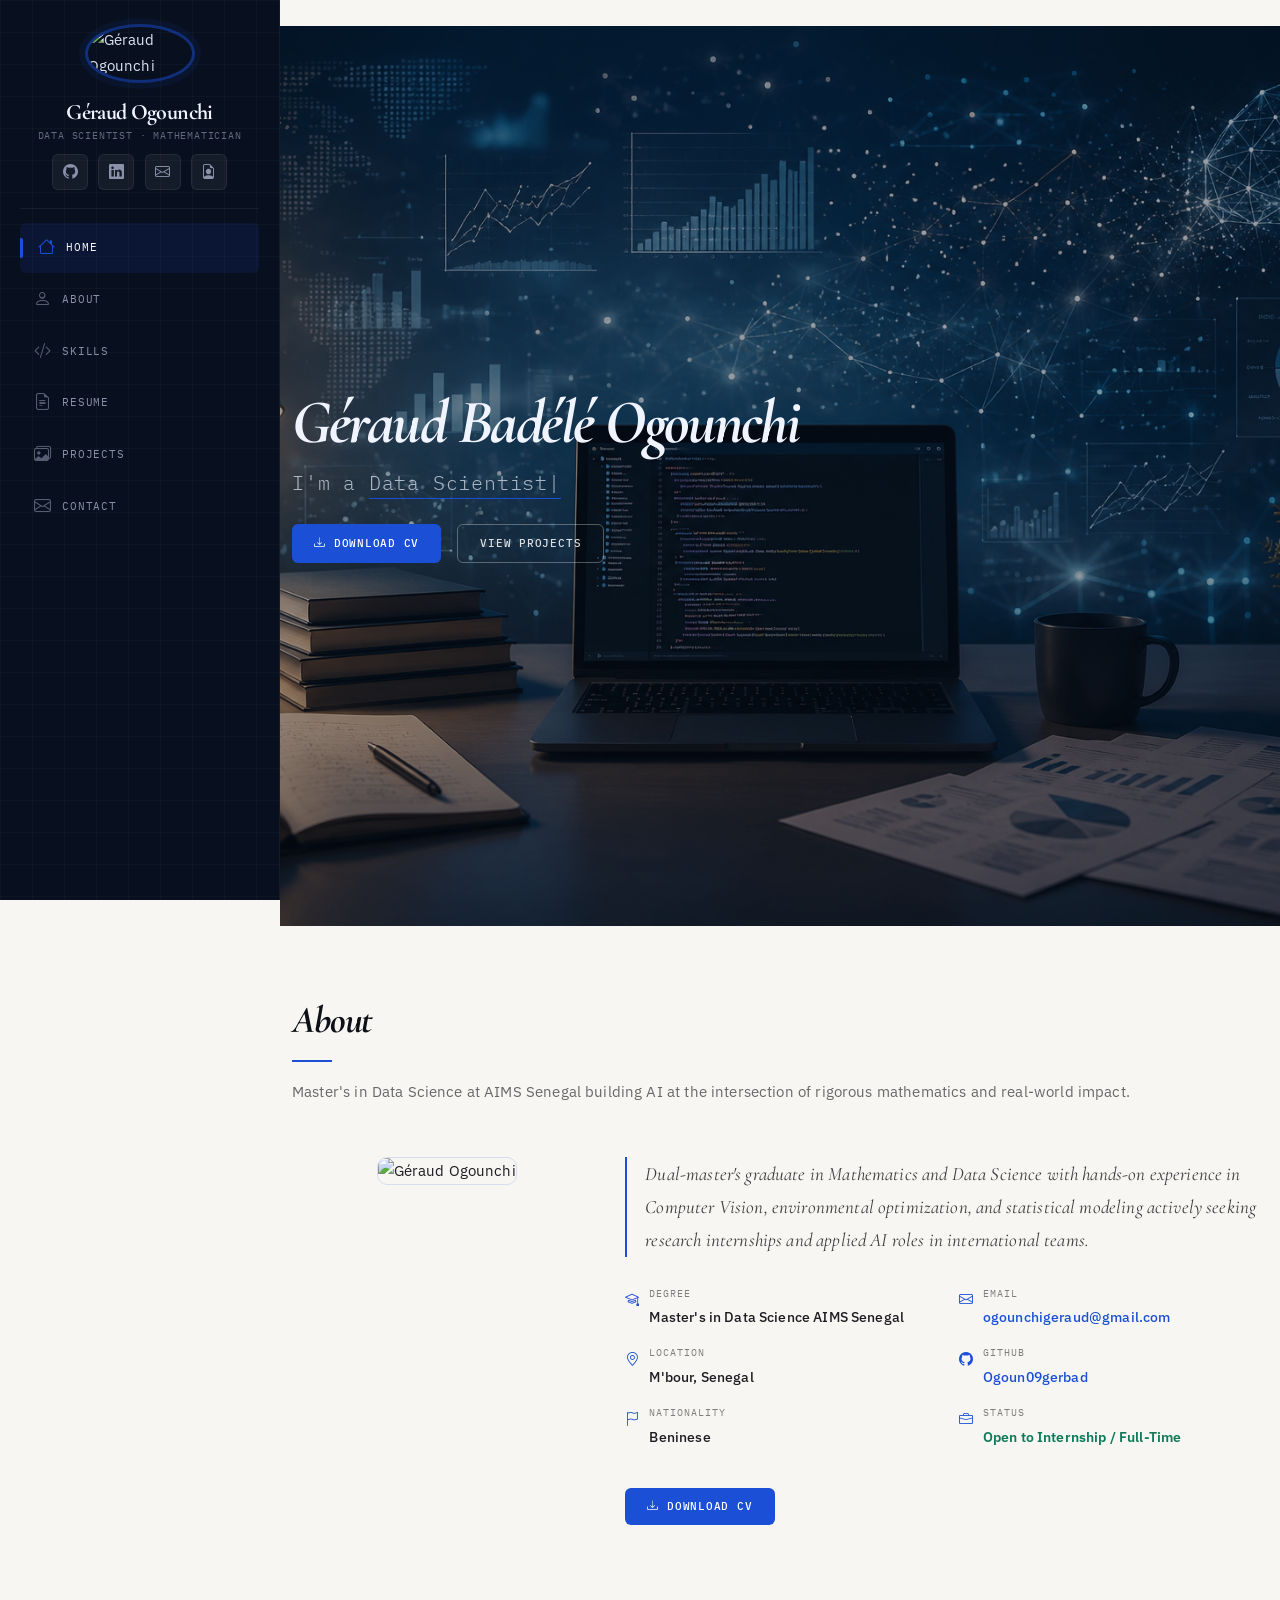
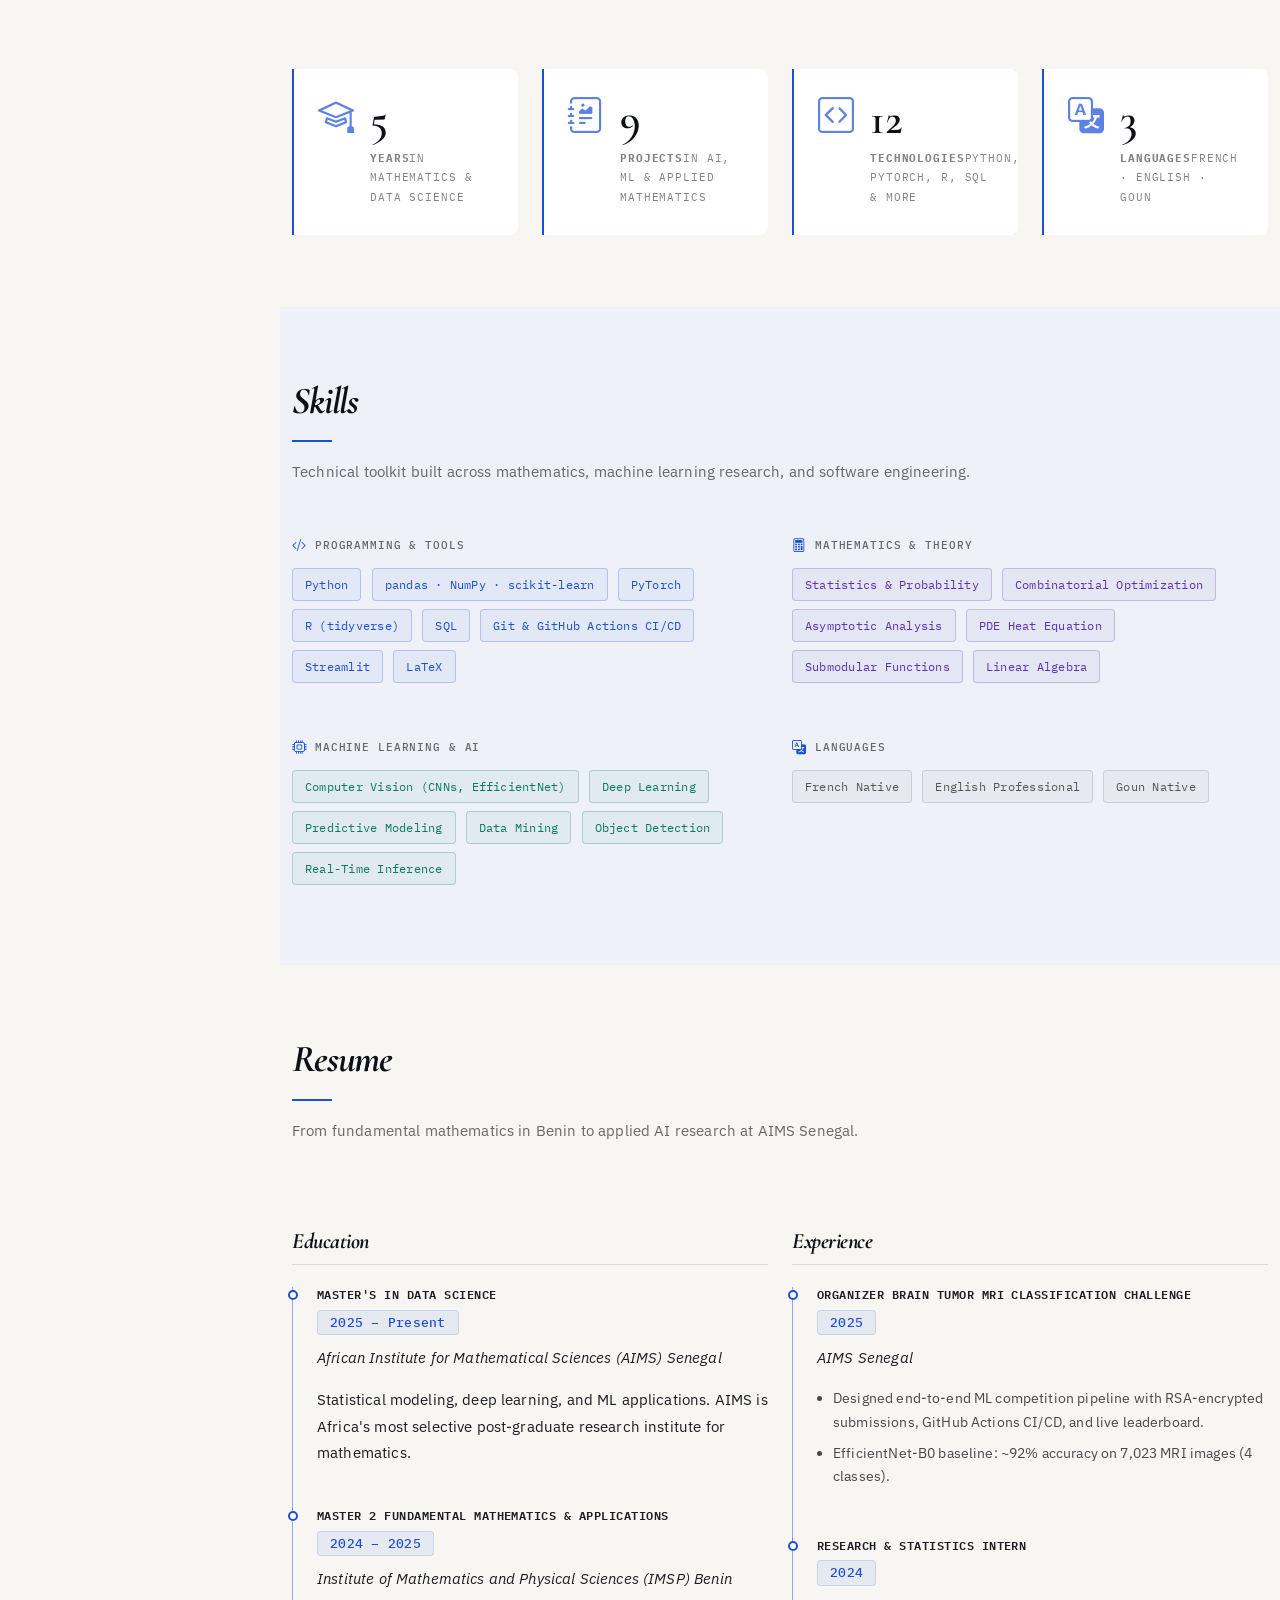
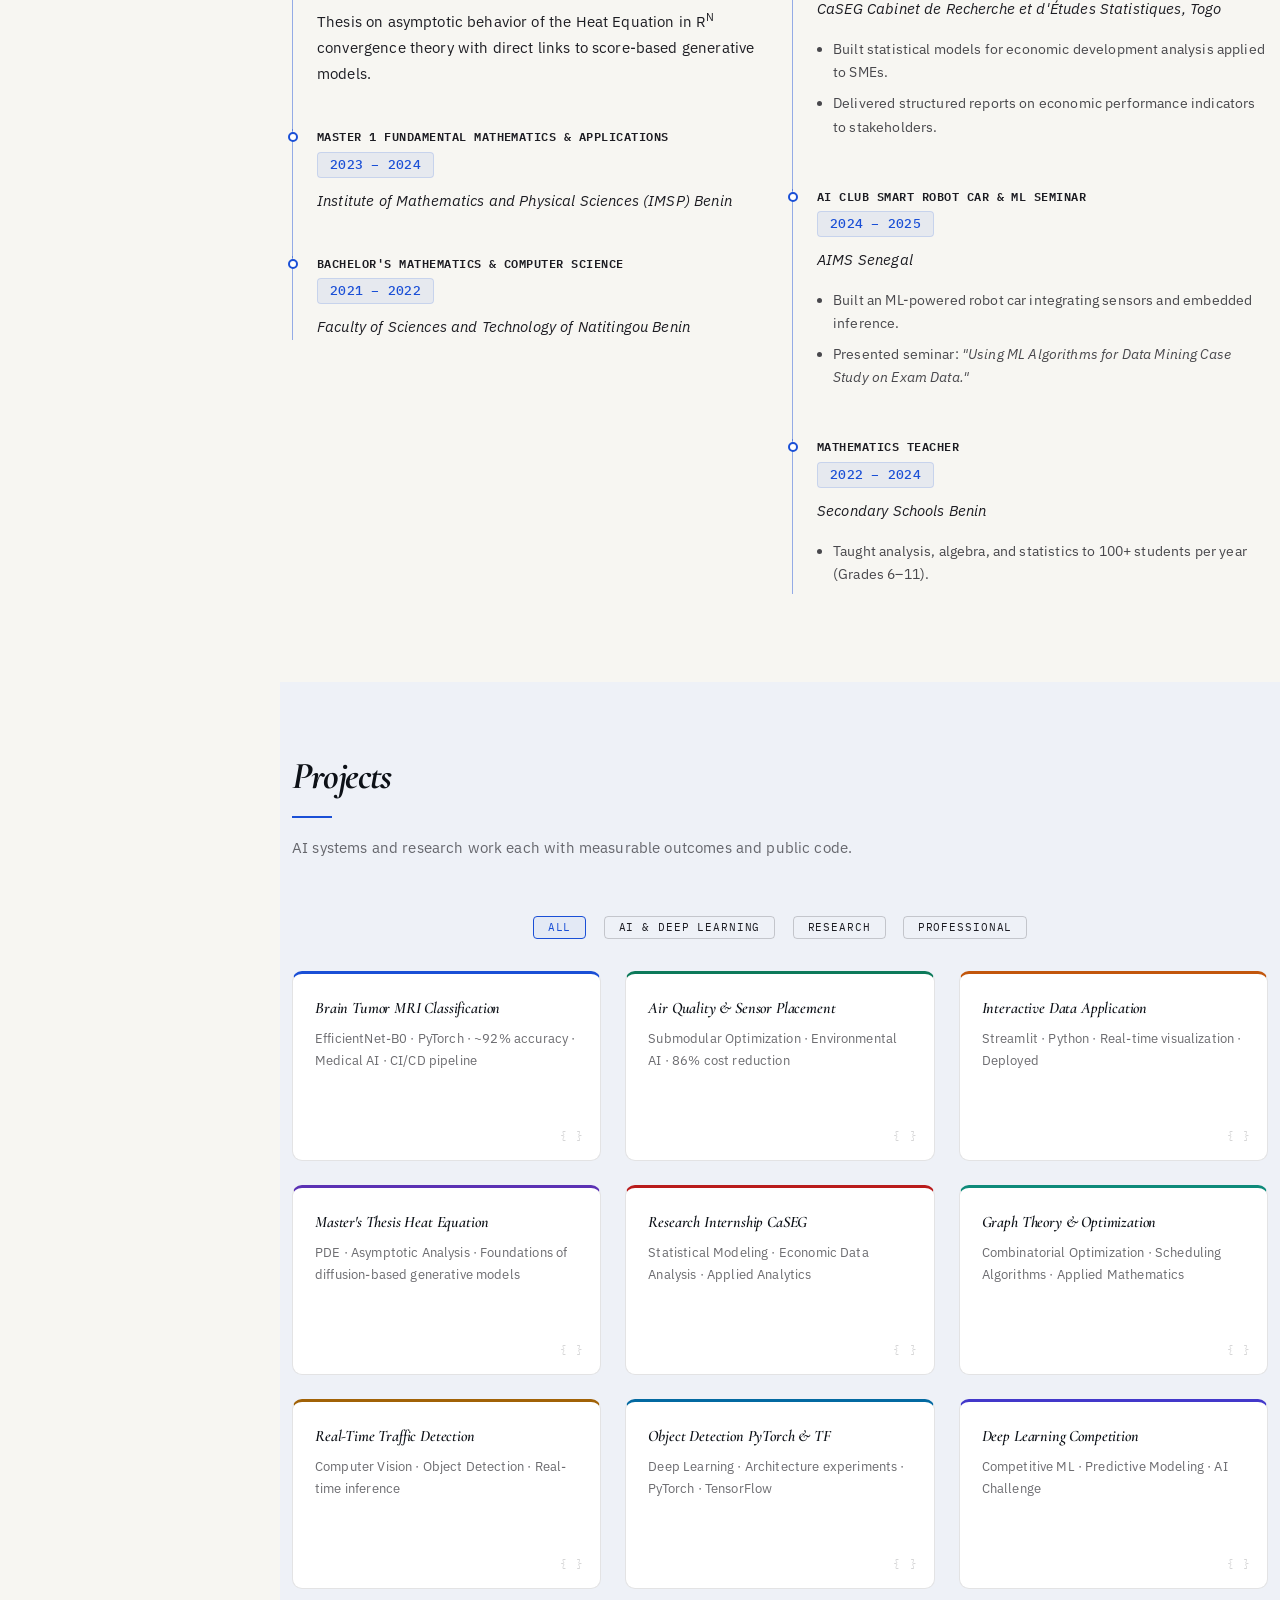
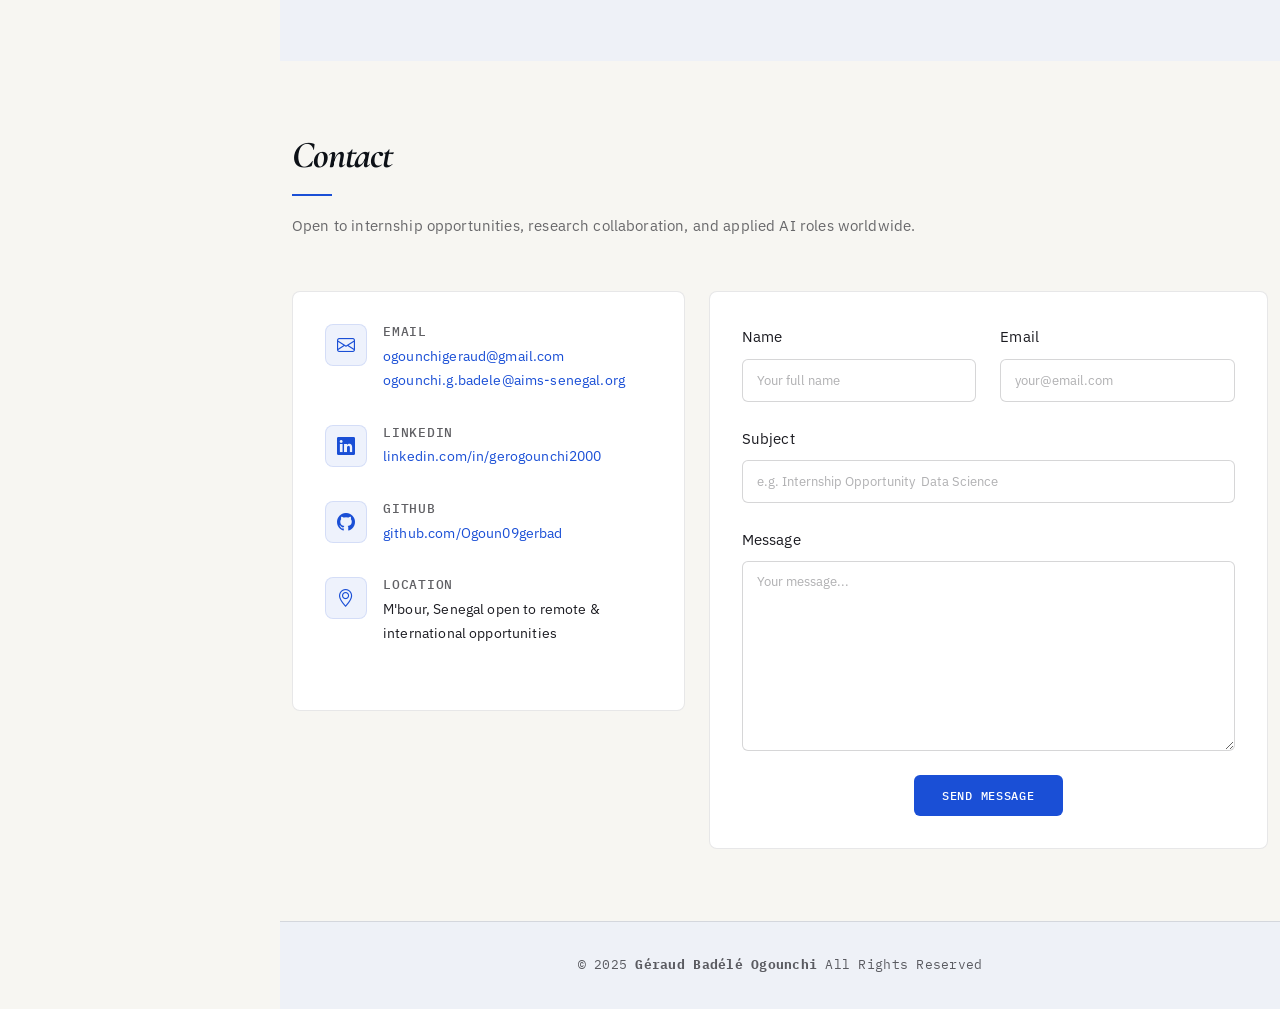
==== index.html @ 9af9f0bb "Remove unnecessary punctuation in index.html" ====
<!DOCTYPE html>
<html lang="en">
<head>
  <meta charset="utf-8">
  <meta content="width=device-width, initial-scale=1.0" name="viewport">
  <title>Géraud Ogounchi | Data Scientist & AI Researcher</title>
  <meta content="Portfolio of Géraud Badélé Ogounchi  Master's Student in Data Science at AIMS Senegal. Projects in Computer Vision, Air Quality Forecasting, Medical AI, and Applied Mathematics." name="description">
  <meta content="data science, machine learning, computer vision, deep learning, AIMS Senegal, brain tumor MRI, air quality forecasting, submodular optimization, PyTorch" name="keywords">

  <link href="assets/img/favicon.png" rel="icon">
  <link href="assets/img/apple-touch-icon.png" rel="apple-touch-icon">

  <link href="https://fonts.googleapis.com" rel="preconnect">
  <link href="https://fonts.gstatic.com" rel="preconnect" crossorigin>
  <link href="https://fonts.googleapis.com/css2?family=Cormorant+Garamond:ital,wght@0,400;0,600;0,700;1,400&family=IBM+Plex+Sans:wght@300;400;500;600&family=IBM+Plex+Mono:wght@400;500&display=swap" rel="stylesheet">

  <link href="assets/vendor/bootstrap/css/bootstrap.min.css" rel="stylesheet">m
  <link href="assets/vendor/bootstrap-icons/bootstrap-icons.css" rel="stylesheet">
  <link href="assets/vendor/aos/aos.css" rel="stylesheet">
  <link href="assets/vendor/glightbox/css/glightbox.min.css" rel="stylesheet">
  <link href="assets/vendor/swiper/swiper-bundle.min.css" rel="stylesheet">

  <link href="assets/css/main.css" rel="stylesheet">

  <style>
    /* ── Skills badges ── */
    .skill-category h4 {
      font-family: "IBM Plex Mono", monospace;
      font-size: 11px;
      font-weight: 500;
      letter-spacing: 0.08em;
      text-transform: uppercase;
      color: color-mix(in srgb, var(--default-color), transparent 35%);
      margin-bottom: 14px;
      display: flex;
      align-items: center;
      gap: 8px;
    }
    .skill-category h4 i { color: var(--accent-color); font-size: 14px; }
    .skill-badge {
      display: inline-block;
      padding: 5px 12px;
      margin: 0 6px 8px 0;
      font-family: "IBM Plex Mono", monospace;
      font-size: 12px;
      font-weight: 400;
      letter-spacing: 0.02em;
      border-radius: 4px;
      border: 1px solid;
      transition: all 0.2s ease;
    }
    .skill-badge.type-code  { color:#1a4fd6; border-color:rgba(26,79,214,0.25); background:rgba(26,79,214,0.05); }
    .skill-badge.type-ml    { color:#0d7a5a; border-color:rgba(13,122,90,0.25);  background:rgba(13,122,90,0.05); }
    .skill-badge.type-math  { color:#5b32b4; border-color:rgba(91,50,180,0.25);  background:rgba(91,50,180,0.05); }
    .skill-badge.type-lang  { color:#555;    border-color:rgba(0,0,0,0.12);       background:rgba(0,0,0,0.03); }
    .skill-badge:hover { transform:translateY(-1px); box-shadow:0 3px 10px rgba(0,0,0,0.08); }

    /* ── About ── */
    .about-lead {
      font-family: "Cormorant Garamond", serif;
      font-size: 19px;
      font-style: italic;
      line-height: 1.75;
      color: color-mix(in srgb, var(--default-color), transparent 15%);
      border-left: 2px solid var(--accent-color);
      padding-left: 18px;
      margin-bottom: 28px;
    }
    .about-meta-row {
      display: flex;
      align-items: flex-start;
      gap: 10px;
      margin-bottom: 14px;
    }
    .about-meta-row i { color:var(--accent-color); font-size:14px; margin-top:3px; flex-shrink:0; }
    .about-meta-label {
      font-family: "IBM Plex Mono", monospace;
      font-size: 10px;
      letter-spacing: 0.1em;
      text-transform: uppercase;
      color: color-mix(in srgb, var(--default-color), transparent 45%);
      display: block;
      margin-bottom: 2px;
    }
    .about-meta-value { font-size:14px; font-weight:500; color:var(--default-color); }
    .about-meta-value a { color:var(--accent-color); }
    .status-open { color:#0d7a5a !important; font-weight:600; }

    /* ── CV button ── */
    .btn-cv {
      display: inline-flex;
      align-items: center;
      gap: 8px;
      padding: 9px 22px;
      background: var(--accent-color);
      color: #fff !important;
      border-radius: 6px;
      font-family: "IBM Plex Mono", monospace;
      font-size: 11px;
      letter-spacing: 0.07em;
      text-transform: uppercase;
      font-weight: 500;
      border: none;
      transition: all 0.25s ease;
      text-decoration: none !important;
    }
    .btn-cv:hover { background:#1340b0; transform:translateY(-1px); box-shadow:0 6px 18px rgba(26,79,214,0.35); }
    .btn-cv-ghost {
      background: transparent !important;
      border: 1px solid rgba(255,255,255,0.3) !important;
      color: rgba(255,255,255,0.85) !important;
    }
    .btn-cv-ghost:hover { background: rgba(255,255,255,0.1) !important; }
  </style>
</head>

<body class="index-page">

  <!-- ══════════ HEADER ══════════ -->
  <header id="header" class="header dark-background d-flex flex-column">
    <i class="header-toggle d-xl-none bi bi-list"></i>

    <div class="profile-img">
      <img src="photo.jpeg" alt="Géraud Ogounchi" class="img-fluid rounded-circle">
    </div>

    <a href="index.html" class="logo d-flex align-items-center justify-content-center">
      <h1 class="sitename">Géraud Ogounchi</h1>
    </a>

    <div class="social-links text-center">
      <a href="https://github.com/Ogoun09gerbad" target="_blank" title="GitHub"><i class="bi bi-github"></i></a>
      <a href="https://www.linkedin.com/in/gerogounchi2000" target="_blank" title="LinkedIn"><i class="bi bi-linkedin"></i></a>
      <a href="mailto:ogounchigeraud@gmail.com" title="Email"><i class="bi bi-envelope"></i></a>
      <a href="CV_Geraud.pdf" target="_blank" title="Download CV"><i class="bi bi-file-earmark-person"></i></a>
    </div>

    <nav id="navmenu" class="navmenu">
      <ul>
        <li><a href="#hero"      class="active"><i class="bi bi-house navicon"></i>Home</a></li>
        <li><a href="#about">               <i class="bi bi-person navicon"></i>About</a></li>
        <li><a href="#skills">              <i class="bi bi-code-slash navicon"></i>Skills</a></li>
        <li><a href="#resume">              <i class="bi bi-file-earmark-text navicon"></i>Resume</a></li>
        <li><a href="#portfolio">           <i class="bi bi-images navicon"></i>Projects</a></li>
        <li><a href="#contact">             <i class="bi bi-envelope navicon"></i>Contact</a></li>
      </ul>
    </nav>
  </header>

  <main class="main">

    <!-- ══════════ HERO ══════════ -->
    <section id="hero" class="hero section dark-background">
      <img src="assets/img/hero-bg.jpg" alt="" data-aos="fade-in">
      <div class="container" data-aos="fade-up" data-aos-delay="100">
        <h2>Géraud Badélé Ogounchi</h2>
        <p>I'm a <span class="typed" data-typed-items="Data Scientist,ML Engineer,AI Researcher,Mathematician">Data Scientist</span><span class="typed-cursor typed-cursor--blink" aria-hidden="true"></span></p>
        <div class="mt-4 d-flex flex-wrap gap-3" data-aos="fade-up" data-aos-delay="200">
          <a href="CV_Geraud.pdf" target="_blank" class="btn-cv"><i class="bi bi-download"></i>Download CV</a>
          <a href="#portfolio" class="btn-cv btn-cv-ghost">View Projects</a>
        </div>
      </div>
    </section>

    <!-- ══════════ ABOUT ══════════ -->
    <section id="about" class="about section">
      <div class="container section-title" data-aos="fade-up">
        <h2>About</h2>
        <p>Master's in Data Science at AIMS Senegal  building AI at the intersection of rigorous mathematics and real-world impact.</p>
      </div>

      <div class="container" data-aos="fade-up" data-aos-delay="100">
        <div class="row gy-4 justify-content-center">

          <div class="col-lg-4 text-center">
            <img src="photo.jpeg" class="img-fluid" alt="Géraud Ogounchi"
              style="max-width:270px; border-radius:10px; border:1px solid rgba(26,79,214,0.15);">
          </div>

          <div class="col-lg-8 content">
            <p class="about-lead">
              Dual-master's graduate in Mathematics and Data Science with hands-on experience
              in Computer Vision, environmental optimization, and statistical modeling 
              actively seeking research internships and applied AI roles in international teams.
            </p>

            <div class="row gy-1 mb-4">
              <div class="col-md-6">
                <div class="about-meta-row">
                  <i class="bi bi-mortarboard"></i>
                  <div>
                    <span class="about-meta-label">Degree</span>
                    <span class="about-meta-value">Master's in Data Science  AIMS Senegal</span>
                  </div>
                </div>
                <div class="about-meta-row">
                  <i class="bi bi-geo-alt"></i>
                  <div>
                    <span class="about-meta-label">Location</span>
                    <span class="about-meta-value">M'bour, Senegal</span>
                  </div>
                </div>
                <div class="about-meta-row">
                  <i class="bi bi-flag"></i>
                  <div>
                    <span class="about-meta-label">Nationality</span>
                    <span class="about-meta-value">Beninese</span>
                  </div>
                </div>
              </div>
              <div class="col-md-6">
                <div class="about-meta-row">
                  <i class="bi bi-envelope"></i>
                  <div>
                    <span class="about-meta-label">Email</span>
                    <span class="about-meta-value"><a href="mailto:ogounchigeraud@gmail.com">ogounchigeraud@gmail.com</a></span>
                  </div>
                </div>
                <div class="about-meta-row">
                  <i class="bi bi-github"></i>
                  <div>
                    <span class="about-meta-label">GitHub</span>
                    <span class="about-meta-value"><a href="https://github.com/Ogoun09gerbad" target="_blank">Ogoun09gerbad</a></span>
                  </div>
                </div>
                <div class="about-meta-row">
                  <i class="bi bi-briefcase"></i>
                  <div>
                    <span class="about-meta-label">Status</span>
                    <span class="about-meta-value status-open">Open to Internship / Full-Time</span>
                  </div>
                </div>
              </div>
            </div>

            <a href="CV_Geraud.pdf" target="_blank" class="btn-cv">
              <i class="bi bi-download"></i>Download CV
            </a>
          </div>

        </div>
      </div>
    </section>

    <!-- ══════════ STATS ══════════ -->
    <section id="stats" class="stats section">
      <div class="container" data-aos="fade-up" data-aos-delay="100">
        <div class="row gy-4">
          <div class="col-lg-3 col-md-6">
            <div class="stats-item">
              <i class="bi bi-mortarboard"></i>
              <span data-purecounter-start="0" data-purecounter-end="5" data-purecounter-duration="1" class="purecounter"></span>
              <p><strong>Years</strong><span>in Mathematics &amp; Data Science</span></p>
            </div>
          </div>
          <div class="col-lg-3 col-md-6">
            <div class="stats-item">
              <i class="bi bi-journal-richtext"></i>
              <span data-purecounter-start="0" data-purecounter-end="9" data-purecounter-duration="1" class="purecounter"></span>
              <p><strong>Projects</strong><span>in AI, ML &amp; Applied Mathematics</span></p>
            </div>
          </div>
          <div class="col-lg-3 col-md-6">
            <div class="stats-item">
              <i class="bi bi-code-square"></i>
              <span data-purecounter-start="0" data-purecounter-end="12" data-purecounter-duration="1" class="purecounter"></span>
              <p><strong>Technologies</strong><span>Python, PyTorch, R, SQL &amp; more</span></p>
            </div>
          </div>
          <div class="col-lg-3 col-md-6">
            <div class="stats-item">
              <i class="bi bi-translate"></i>
              <span data-purecounter-start="0" data-purecounter-end="3" data-purecounter-duration="1" class="purecounter"></span>
              <p><strong>Languages</strong><span>French · English · Goun</span></p>
            </div>
          </div>
        </div>
      </div>
    </section>

    <!-- ══════════ SKILLS ══════════ -->
    <section id="skills" class="skills section light-background">
      <div class="container section-title" data-aos="fade-up">
        <h2>Skills</h2>
        <p>Technical toolkit built across mathematics, machine learning research, and software engineering.</p>
      </div>

      <div class="container" data-aos="fade-up" data-aos-delay="100">
        <div class="row gy-5">
          <div class="col-lg-6">
            <div class="skill-category mb-5">
              <h4><i class="bi bi-code-slash"></i>Programming &amp; Tools</h4>
              <span class="skill-badge type-code">Python</span>
              <span class="skill-badge type-code">pandas · NumPy · scikit-learn</span>
              <span class="skill-badge type-code">PyTorch</span>
              <span class="skill-badge type-code">R (tidyverse)</span>
              <span class="skill-badge type-code">SQL</span>
              <span class="skill-badge type-code">Git &amp; GitHub Actions CI/CD</span>
              <span class="skill-badge type-code">Streamlit</span>
              <span class="skill-badge type-code">LaTeX</span>
            </div>
            <div class="skill-category">
              <h4><i class="bi bi-cpu"></i>Machine Learning &amp; AI</h4>
              <span class="skill-badge type-ml">Computer Vision (CNNs, EfficientNet)</span>
              <span class="skill-badge type-ml">Deep Learning</span>
              <span class="skill-badge type-ml">Predictive Modeling</span>
              <span class="skill-badge type-ml">Data Mining</span>
              <span class="skill-badge type-ml">Object Detection</span>
              <span class="skill-badge type-ml">Real-Time Inference</span>
            </div>
          </div>
          <div class="col-lg-6">
            <div class="skill-category mb-5">
              <h4><i class="bi bi-calculator"></i>Mathematics &amp; Theory</h4>
              <span class="skill-badge type-math">Statistics &amp; Probability</span>
              <span class="skill-badge type-math">Combinatorial Optimization</span>
              <span class="skill-badge type-math">Asymptotic Analysis</span>
              <span class="skill-badge type-math">PDE  Heat Equation</span>
              <span class="skill-badge type-math">Submodular Functions</span>
              <span class="skill-badge type-math">Linear Algebra</span>
            </div>
            <div class="skill-category">
              <h4><i class="bi bi-translate"></i>Languages</h4>
              <span class="skill-badge type-lang">French  Native</span>
              <span class="skill-badge type-lang">English  Professional</span>
              <span class="skill-badge type-lang">Goun  Native</span>
            </div>
          </div>
        </div>
      </div>
    </section>

    <!-- ══════════ RESUME ══════════ -->
    <section id="resume" class="resume section">
      <div class="container section-title" data-aos="fade-up">
        <h2>Resume</h2>
        <p>From fundamental mathematics in Benin to applied AI research at AIMS Senegal.</p>
      </div>

      <div class="container">
        <div class="row">

          <!-- Education -->
          <div class="col-lg-6" data-aos="fade-up" data-aos-delay="100">
            <h3 class="resume-title">Education</h3>

            <div class="resume-item">
              <h4>Master's in Data Science</h4>
              <h5>2025 – Present</h5>
              <p><em>African Institute for Mathematical Sciences (AIMS)  Senegal</em></p>
              <p>Statistical modeling, deep learning, and ML applications. AIMS is Africa's most selective post-graduate research institute for mathematics.</p>
            </div>

            <div class="resume-item">
              <h4>Master 2  Fundamental Mathematics &amp; Applications</h4>
              <h5>2024 – 2025</h5>
              <p><em>Institute of Mathematics and Physical Sciences (IMSP)  Benin</em></p>
              <p>Thesis on asymptotic behavior of the Heat Equation in R<sup>N</sup>  convergence theory with direct links to score-based generative models.</p>
            </div>

            <div class="resume-item">
              <h4>Master 1  Fundamental Mathematics &amp; Applications</h4>
              <h5>2023 – 2024</h5>
              <p><em>Institute of Mathematics and Physical Sciences (IMSP)  Benin</em></p>
            </div>

            <div class="resume-item">
              <h4>Bachelor's  Mathematics &amp; Computer Science</h4>
              <h5>2021 – 2022</h5>
              <p><em>Faculty of Sciences and Technology of Natitingou  Benin</em></p>
            </div>
          </div>

          <!-- Experience -->
          <div class="col-lg-6" data-aos="fade-up" data-aos-delay="200">
            <h3 class="resume-title">Experience</h3>

            <div class="resume-item">
              <h4>Organizer  Brain Tumor MRI Classification Challenge</h4>
              <h5>2025</h5>
              <p><em>AIMS Senegal</em></p>
              <ul>
                <li>Designed end-to-end ML competition pipeline with RSA-encrypted submissions, GitHub Actions CI/CD, and live leaderboard.</li>
                <li>EfficientNet-B0 baseline: ~92% accuracy on 7,023 MRI images (4 classes).</li>
              </ul>
            </div>

            <div class="resume-item">
              <h4>Research &amp; Statistics Intern</h4>
              <h5>2024</h5>
              <p><em>CaSEG  Cabinet de Recherche et d'Études Statistiques, Togo</em></p>
              <ul>
                <li>Built statistical models for economic development analysis applied to SMEs.</li>
                <li>Delivered structured reports on economic performance indicators to stakeholders.</li>
              </ul>
            </div>

            <div class="resume-item">
              <h4>AI Club  Smart Robot Car &amp; ML Seminar</h4>
              <h5>2024 – 2025</h5>
              <p><em>AIMS Senegal</em></p>
              <ul>
                <li>Built an ML-powered robot car integrating sensors and embedded inference.</li>
                <li>Presented seminar: <em>"Using ML Algorithms for Data Mining  Case Study on Exam Data."</em></li>
              </ul>
            </div>

            <div class="resume-item">
              <h4>Mathematics Teacher</h4>
              <h5>2022 – 2024</h5>
              <p><em>Secondary Schools  Benin</em></p>
              <ul>
                <li>Taught analysis, algebra, and statistics to 100+ students per year (Grades 6–11).</li>
              </ul>
            </div>
          </div>

        </div>
      </div>
    </section>

    <!-- ══════════ PORTFOLIO ══════════ -->
    <section id="portfolio" class="portfolio section light-background">
      <div class="container section-title" data-aos="fade-up">
        <h2>Projects</h2>
        <p>AI systems and research work  each with measurable outcomes and public code.</p>
      </div>

      <div class="container">
        <div class="isotope-layout" data-default-filter="*" data-layout="masonry" data-sort="original-order">

          <ul class="portfolio-filters isotope-filters" data-aos="fade-up" data-aos-delay="100">
            <li data-filter="*" class="filter-active">All</li>
            <li data-filter=".filter-ai">AI &amp; Deep Learning</li>
            <li data-filter=".filter-research">Research</li>
            <li data-filter=".filter-professional">Professional</li>
          </ul>

          <div class="row gy-4 isotope-container" data-aos="fade-up" data-aos-delay="200">

            <div class="col-lg-4 col-md-6 portfolio-item isotope-item filter-ai">
              <div class="portfolio-content h-100">
                <div class="project-placeholder brain-tumor">
                  <h3>Brain Tumor MRI Classification</h3>
                  <p>EfficientNet-B0 · PyTorch · ~92% accuracy · Medical AI · CI/CD pipeline</p>
                </div>
                <div class="portfolio-info">
                  <h4>AI &amp; Deep Learning</h4>
                  <p>Computer Vision · EfficientNet-B0 · ~92% accuracy · 7,023 MRI images</p>
                  <a href="https://github.com/Ogoun09gerbad/brain-tumor-mri-challenge" target="_blank" class="details-link"><i class="bi bi-github"></i></a>
                </div>
              </div>
            </div>

            <div class="col-lg-4 col-md-6 portfolio-item isotope-item filter-ai filter-research">
              <div class="portfolio-content h-100">
                <div class="project-placeholder air-quality">
                  <h3>Air Quality &amp; Sensor Placement</h3>
                  <p>Submodular Optimization · Environmental AI · 86% cost reduction</p>
                </div>
                <div class="portfolio-info">
                  <h4>AI &amp; Research</h4>
                  <p>Submodular Optimization · sensors.AFRICA data · 86% cost reduction</p>
                  <a href="https://github.com/Ogoun09gerbad/ENVIRONMENTAL-HEALTH-IN-A-SMART-CITIES-AIR-QUALITY-FORECASTING-AND-OPTIMAL-SENSOR-PLACEMENT-CITY" target="_blank" class="details-link"><i class="bi bi-github"></i></a>
                </div>
              </div>
            </div>

            <div class="col-lg-4 col-md-6 portfolio-item isotope-item filter-ai">
              <div class="portfolio-content h-100">
                <div class="project-placeholder streamlit-app">
                  <h3>Interactive Data Application</h3>
                  <p>Streamlit · Python · Real-time visualization · Deployed</p>
                </div>
                <div class="portfolio-info">
                  <h4>AI &amp; Engineering</h4>
                  <p>Python · Streamlit · Data Analysis &amp; Visualization</p>
                  <a href="https://github.com/Ogoun09gerbad/interactive-data-dashboard" target="_blank" class="details-link"><i class="bi bi-github"></i></a>
                  <a href="https://data-collection-real-time.streamlit.app/" target="_blank" class="details-link"><i class="bi bi-play-circle"></i></a>
                </div>
              </div>
            </div>

            <div class="col-lg-4 col-md-6 portfolio-item isotope-item filter-research">
              <div class="portfolio-content h-100">
                <div class="project-placeholder thesis">
                  <h3>Master's Thesis  Heat Equation</h3>
                  <p>PDE · Asymptotic Analysis · Foundations of diffusion-based generative models</p>
                </div>
                <div class="portfolio-info">
                  <h4>Research</h4>
                  <p>PDE · Asymptotic Analysis · Diffusion Models · IMSP Benin</p>
                  <a href="Master_Thesis_Geraud.pdf" target="_blank" class="details-link"><i class="bi bi-file-earmark-pdf"></i></a>
                </div>
              </div>
            </div>

            <div class="col-lg-4 col-md-6 portfolio-item isotope-item filter-professional">
              <div class="portfolio-content h-100">
                <div class="project-placeholder caseg">
                  <h3>Research Internship  CaSEG</h3>
                  <p>Statistical Modeling · Economic Data Analysis · Applied Analytics</p>
                </div>
                <div class="portfolio-info">
                  <h4>Professional</h4>
                  <p>Statistical Modeling · Economic Development · Togo</p>
                  <a href="Projet_CaSEG.pdf" target="_blank" class="details-link"><i class="bi bi-file-earmark-pdf"></i></a>
                </div>
              </div>
            </div>

            <div class="col-lg-4 col-md-6 portfolio-item isotope-item filter-research">
              <div class="portfolio-content h-100">
                <div class="project-placeholder graph-theory">
                  <h3>Graph Theory &amp; Optimization</h3>
                  <p>Combinatorial Optimization · Scheduling Algorithms · Applied Mathematics</p>
                </div>
                <div class="portfolio-info">
                  <h4>Research</h4>
                  <p>Combinatorial Optimization · Scheduling · Applied Mathematics</p>
                  <a href="Graph_Theory.pdf" target="_blank" class="details-link"><i class="bi bi-file-earmark-pdf"></i></a>
                </div>
              </div>
            </div>

            <div class="col-lg-4 col-md-6 portfolio-item isotope-item filter-ai">
              <div class="portfolio-content h-100">
                <div class="project-placeholder traffic-detection">
                  <h3>Real-Time Traffic Detection</h3>
                  <p>Computer Vision · Object Detection · Real-time inference</p>
                </div>
                <div class="portfolio-info">
                  <h4>AI &amp; Deep Learning</h4>
                  <p>Computer Vision · Real-time traffic monitoring</p>
                  <a href="https://github.com/Ogoun09gerbad/Real-time-traffic-detection" target="_blank" class="details-link"><i class="bi bi-github"></i></a>
                </div>
              </div>
            </div>

            <div class="col-lg-4 col-md-6 portfolio-item isotope-item filter-ai">
              <div class="portfolio-content h-100">
                <div class="project-placeholder object-detection">
                  <h3>Object Detection  PyTorch &amp; TF</h3>
                  <p>Deep Learning · Architecture experiments · PyTorch · TensorFlow</p>
                </div>
                <div class="portfolio-info">
                  <h4>AI &amp; Deep Learning</h4>
                  <p>Deep Learning · Object detection architecture implementations</p>
                  <a href="https://github.com/Ogoun09gerbad/object-detection-pytorch-tensorflow" target="_blank" class="details-link"><i class="bi bi-github"></i></a>
                </div>
              </div>
            </div>

            <div class="col-lg-4 col-md-6 portfolio-item isotope-item filter-ai filter-research">
              <div class="portfolio-content h-100">
                <div class="project-placeholder dl-competition">
                  <h3>Deep Learning Competition</h3>
                  <p>Competitive ML · Predictive Modeling · AI Challenge</p>
                </div>
                <div class="portfolio-info">
                  <h4>AI &amp; Research</h4>
                  <p>Competitive Deep Learning · Notebooks and models for AI challenges</p>
                  <a href="https://github.com/Ogoun09gerbad/DeepLearningCompetition" target="_blank" class="details-link"><i class="bi bi-github"></i></a>
                </div>
              </div>
            </div>

          </div>
        </div>
      </div>
    </section>

    <!-- ══════════ CONTACT ══════════ -->
    <section id="contact" class="contact section">
      <div class="container section-title" data-aos="fade-up">
        <h2>Contact</h2>
        <p>Open to internship opportunities, research collaboration, and applied AI roles worldwide.</p>
      </div>

      <div class="container" data-aos="fade-up" data-aos-delay="100">
        <div class="row gy-4">

          <div class="col-lg-5">
            <div class="info-wrap">
              <div class="info-item d-flex" data-aos="fade-up" data-aos-delay="200">
                <i class="bi bi-envelope flex-shrink-0"></i>
                <div>
                  <h3>Email</h3>
                  <p><a href="mailto:ogounchigeraud@gmail.com">ogounchigeraud@gmail.com</a></p>
                  <p><a href="mailto:ogounchi.g.badele@aims-senegal.org">ogounchi.g.badele@aims-senegal.org</a></p>
                </div>
              </div>
              <div class="info-item d-flex" data-aos="fade-up" data-aos-delay="300">
                <i class="bi bi-linkedin flex-shrink-0"></i>
                <div>
                  <h3>LinkedIn</h3>
                  <p><a href="https://www.linkedin.com/in/gerogounchi2000" target="_blank">linkedin.com/in/gerogounchi2000</a></p>
                </div>
              </div>
              <div class="info-item d-flex" data-aos="fade-up" data-aos-delay="400">
                <i class="bi bi-github flex-shrink-0"></i>
                <div>
                  <h3>GitHub</h3>
                  <p><a href="https://github.com/Ogoun09gerbad" target="_blank">github.com/Ogoun09gerbad</a></p>
                </div>
              </div>
              <div class="info-item d-flex" data-aos="fade-up" data-aos-delay="500">
                <i class="bi bi-geo-alt flex-shrink-0"></i>
                <div>
                  <h3>Location</h3>
                  <p>M'bour, Senegal  open to remote &amp; international opportunities</p>
                </div>
              </div>
            </div>
          </div>

          <div class="col-lg-7">
            <form id="contact-form" action="https://formspree.io/f/mnjwbera" method="POST" class="php-email-form" data-aos="fade-up" data-aos-delay="200">
              <div class="row gy-4">
                <div class="col-md-6">
                  <label for="name-field" class="pb-2">Name</label>
                  <input type="text" name="name" id="name-field" class="form-control" placeholder="Your full name" required>
                </div>
                <div class="col-md-6">
                  <label for="email-field" class="pb-2">Email</label>
                  <input type="email" class="form-control" name="email" id="email-field" placeholder="your@email.com" required>
                </div>
                <div class="col-md-12">
                  <label for="subject-field" class="pb-2">Subject</label>
                  <input type="text" class="form-control" name="subject" id="subject-field" placeholder="e.g. Internship Opportunity  Data Science" required>
                </div>
                <div class="col-md-12">
                  <label for="message-field" class="pb-2">Message</label>
                  <textarea class="form-control" name="message" rows="8" id="message-field" placeholder="Your message..." required></textarea>
                </div>
                <div class="col-md-12 text-center">
                  <div class="loading" id="form-loading" style="display:none;">Sending…</div>
                  <div class="error-message" id="form-error" style="display:none;"></div>
                  <div class="sent-message" id="form-success" style="display:none;">Message sent  thank you!</div>
                  <button type="submit" id="form-submit">Send Message</button>
                </div>
              </div>
            </form>
          </div>

        </div>
      </div>
    </section>

  </main>

  <!-- ══════════ FOOTER ══════════ -->
  <footer id="footer" class="footer position-relative light-background">
    <div class="container">
      <div class="copyright text-center">
        <p>© 2025 <strong>Géraud Badélé Ogounchi</strong>  All Rights Reserved</p>
      </div>
    </div>
  </footer>

  <a href="#" id="scroll-top" class="scroll-top d-flex align-items-center justify-content-center">
    <i class="bi bi-arrow-up-short"></i>
  </a>
  <div id="preloader"></div>

  <script src="assets/vendor/bootstrap/js/bootstrap.bundle.min.js"></script>
  <script src="assets/vendor/aos/aos.js"></script>
  <script src="assets/vendor/typed.js/typed.umd.js"></script>
  <script src="assets/vendor/purecounter/purecounter_vanilla.js"></script>
  <script src="assets/vendor/waypoints/noframework.waypoints.js"></script>
  <script src="assets/vendor/glightbox/js/glightbox.min.js"></script>
  <script src="assets/vendor/imagesloaded/imagesloaded.pkgd.min.js"></script>
  <script src="assets/vendor/isotope-layout/isotope.pkgd.min.js"></script>
  <script src="assets/vendor/swiper/swiper-bundle.min.js"></script>
  <script src="assets/js/main.js"></script>

  <script>
    const form = document.getElementById('contact-form');
    form.addEventListener('submit', async function(e) {
      e.preventDefault();
      const loading = document.getElementById('form-loading');
      const error   = document.getElementById('form-error');
      const success = document.getElementById('form-success');
      const btn     = document.getElementById('form-submit');
      loading.style.display = 'block';
      error.style.display   = 'none';
      success.style.display = 'none';
      btn.disabled = true;
      try {
        const response = await fetch(form.action, {
          method: 'POST',
          body: new FormData(form),
          headers: { 'Accept': 'application/json' }
        });
        if (response.ok) {
          success.style.display = 'block';
          form.reset();
        } else {
          const data = await response.json();
          error.textContent = data.errors
            ? data.errors.map(e => e.message).join(', ')
            : 'Sending failed. Please try again.';
          error.style.display = 'block';
        }
      } catch(err) {
        error.textContent = 'Network error. Please try again later.';
        error.style.display = 'block';
      }
      loading.style.display = 'none';
      btn.disabled = false;
    });
  </script>

</body>
</html>
---- assets/css/main.css ----
/**
 * Portfolio — Data Scientist · Mathematician
 * Aesthetic: Academic precision meets modern data science
 * Fonts: Cormorant Garamond (headings) · IBM Plex Sans (body) · IBM Plex Mono (nav/code)
 */

@import url('https://fonts.googleapis.com/css2?family=Cormorant+Garamond:ital,wght@0,400;0,600;0,700;1,400&family=IBM+Plex+Sans:wght@300;400;500;600&family=IBM+Plex+Mono:wght@400;500&display=swap');

/*--------------------------------------------------------------
# Font & Color Variables
--------------------------------------------------------------*/
:root {
  --default-font: "IBM Plex Sans", "Helvetica Neue", Arial, sans-serif;
  --heading-font: "Cormorant Garamond", Georgia, serif;
  --nav-font: "IBM Plex Mono", "Courier New", monospace;
}

:root {
  --background-color: #f7f6f2;
  --default-color: #1c1c22;
  --heading-color: #0d1117;
  --accent-color: #1a4fd6;
  --surface-color: #ffffff;
  --contrast-color: #ffffff;
}

:root {
  --nav-color: #8a91a8;
  --nav-hover-color: #ffffff;
  --nav-mobile-background-color: #080f1e;
  --nav-dropdown-background-color: #080f1e;
  --nav-dropdown-color: #8a91a8;
  --nav-dropdown-hover-color: #ffffff;
}

.light-background {
  --background-color: #eef1f7;
  --surface-color: #ffffff;
}

.dark-background {
  --background-color: #080f1e;
  --default-color: #dce3f0;
  --heading-color: #f0f4ff;
  --surface-color: #0f1a2e;
  --contrast-color: #ffffff;
}

:root {
  scroll-behavior: smooth;
}

/*--------------------------------------------------------------
# General Styling
--------------------------------------------------------------*/
body {
  color: var(--default-color);
  background-color: var(--background-color);
  font-family: var(--default-font);
  font-size: 15px;
  line-height: 1.75;
  font-weight: 400;
  letter-spacing: 0.01em;
}

a {
  color: var(--accent-color);
  text-decoration: none;
  transition: color 0.25s ease, opacity 0.25s ease;
}

a:hover {
  color: color-mix(in srgb, var(--accent-color), transparent 20%);
}

h1, h2, h3, h4, h5, h6 {
  color: var(--heading-color);
  font-family: var(--heading-font);
  font-weight: 600;
  letter-spacing: -0.02em;
  line-height: 1.2;
}

/*--------------------------------------------------------------
# PHP Email Form
--------------------------------------------------------------*/
.php-email-form .error-message {
  display: none;
  background: #c0392b;
  color: #fff;
  text-align: left;
  padding: 14px 18px;
  margin-bottom: 24px;
  font-size: 14px;
  font-weight: 500;
  border-radius: 4px;
}

.php-email-form .sent-message {
  display: none;
  color: #fff;
  background: #16a085;
  text-align: center;
  padding: 14px 18px;
  margin-bottom: 24px;
  font-size: 14px;
  font-weight: 500;
  border-radius: 4px;
}

.php-email-form .loading {
  display: none;
  background: var(--surface-color);
  text-align: center;
  padding: 15px;
  margin-bottom: 24px;
}

.php-email-form .loading:before {
  content: "";
  display: inline-block;
  border-radius: 50%;
  width: 22px;
  height: 22px;
  margin: 0 10px -5px 0;
  border: 2px solid var(--accent-color);
  border-top-color: transparent;
  animation: php-email-form-loading 0.8s linear infinite;
}

@keyframes php-email-form-loading {
  to { transform: rotate(360deg); }
}

/*--------------------------------------------------------------
# Global Header — Deep Navy Sidebar
--------------------------------------------------------------*/
.header {
  color: var(--default-color);
  background-color: #080f1e;
  position: fixed;
  top: 0;
  left: 0;
  bottom: 0;
  padding: 0 20px;
  width: 280px;
  transition: all 0.35s cubic-bezier(0.4, 0, 0.2, 1);
  overflow-y: auto;
  z-index: 997;
  border-right: 1px solid rgba(255, 255, 255, 0.05);

  /* Subtle grid texture — mathematical graph paper feel */
  background-image:
    linear-gradient(rgba(255,255,255,0.025) 1px, transparent 1px),
    linear-gradient(90deg, rgba(255,255,255,0.025) 1px, transparent 1px);
  background-size: 32px 32px;
}

/* Scrollbar styling for sidebar */
.header::-webkit-scrollbar { width: 4px; }
.header::-webkit-scrollbar-track { background: transparent; }
.header::-webkit-scrollbar-thumb { background: rgba(255,255,255,0.1); border-radius: 2px; }

.header .profile-img img {
  margin: 24px auto 16px;
  display: block;
  width: 110px;
  border-radius: 50%;
  border: 3px solid rgba(26, 79, 214, 0.5);
  box-shadow: 0 0 0 6px rgba(26, 79, 214, 0.08);
  transition: box-shadow 0.3s ease;
}

.header .profile-img img:hover {
  box-shadow: 0 0 0 8px rgba(26, 79, 214, 0.18);
}

.header .logo {
  line-height: 1;
  margin-bottom: 12px;
  text-align: center;
}

.header .logo h1 {
  font-family: var(--heading-font);
  font-size: 22px;
  font-weight: 700;
  color: #f0f4ff;
  letter-spacing: -0.03em;
  margin: 0;
}

/* Subtitle under name */
.header .logo h1::after {
  content: "Data Scientist · Mathematician";
  display: block;
  font-family: var(--nav-font);
  font-size: 10px;
  font-weight: 400;
  color: rgba(138, 145, 168, 0.7);
  letter-spacing: 0.08em;
  text-transform: uppercase;
  margin-top: 5px;
}

.header .social-links {
  margin: 0 0 18px 0;
  text-align: center;
}

.header .social-links a {
  font-size: 15px;
  display: inline-flex;
  align-items: center;
  justify-content: center;
  background: rgba(255, 255, 255, 0.05);
  color: #8a91a8;
  margin: 0 3px;
  border-radius: 6px;
  width: 36px;
  height: 36px;
  transition: all 0.25s ease;
  border: 1px solid rgba(255, 255, 255, 0.07);
}

.header .social-links a:hover {
  color: #ffffff;
  background: var(--accent-color);
  border-color: var(--accent-color);
  transform: translateY(-2px);
  box-shadow: 0 4px 12px rgba(26, 79, 214, 0.35);
}

@media (min-width: 1200px) {
  .header ~ main,
  .header ~ #footer {
    margin-left: 280px;
  }
}

@media (max-width: 1199px) {
  .header { left: -100%; }
}

.header.header-show { left: 0; }

.header .header-toggle {
  color: #ffffff;
  background-color: var(--accent-color);
  font-size: 20px;
  display: flex;
  align-items: center;
  justify-content: center;
  width: 38px;
  height: 38px;
  border-radius: 8px;
  cursor: pointer;
  position: fixed;
  top: 16px;
  right: 16px;
  z-index: 9999;
  transition: all 0.25s ease;
  box-shadow: 0 2px 12px rgba(26, 79, 214, 0.4);
}

.header .header-toggle:hover {
  background-color: color-mix(in srgb, var(--accent-color), #000 15%);
  box-shadow: 0 4px 18px rgba(26, 79, 214, 0.5);
}

/*--------------------------------------------------------------
# Navigation Menu
--------------------------------------------------------------*/
.mobile-nav-toggle { display: none; }

.navmenu { padding: 0; z-index: 9997; }

.navmenu ul {
  list-style: none;
  padding: 0 0 24px 0;
  margin: 0;
}

.navmenu a,
.navmenu a:focus {
  color: var(--nav-color);
  padding: 10px 14px;
  font-family: var(--nav-font);
  font-size: 11px;
  font-weight: 400;
  letter-spacing: 0.08em;
  text-transform: uppercase;
  display: flex;
  align-items: center;
  white-space: nowrap;
  transition: all 0.2s ease;
  width: 100%;
  border-radius: 6px;
  margin-bottom: 2px;
}

.navmenu a .navicon,
.navmenu a:focus .navicon {
  font-size: 17px;
  margin-right: 10px;
  opacity: 0.6;
  transition: opacity 0.2s ease;
}

/* Active indicator — left accent line */
.navmenu a:hover,
.navmenu .active,
.navmenu .active:focus {
  color: var(--nav-hover-color);
  background: rgba(26, 79, 214, 0.12);
  padding-left: 18px;
}

.navmenu a:hover .navicon,
.navmenu .active .navicon,
.navmenu .active:focus .navicon {
  color: var(--accent-color);
  opacity: 1;
}

/* Active left border pill */
.navmenu .active::before,
.navmenu .active:focus::before {
  content: "";
  position: absolute;
  left: 0;
  width: 3px;
  height: 20px;
  background: var(--accent-color);
  border-radius: 0 2px 2px 0;
}

.navmenu a { position: relative; }

/* Dropdown */
.navmenu .dropdown { display: block; }

.navmenu .dropdown a,
.navmenu .dropdown a:focus { color: var(--nav-dropdown-color); }

.navmenu .dropdown a:hover,
.navmenu .dropdown .active,
.navmenu .dropdown .active:focus { color: var(--nav-dropdown-hover-color); }

.navmenu .dropdown ul {
  position: static;
  display: none;
  z-index: 99;
  padding: 4px 10px;
  margin: 4px 10px;
  background-color: rgba(8, 15, 30, 0.7);
  border: 1px solid rgba(255, 255, 255, 0.06);
  border-radius: 8px;
  transition: all 0.3s ease;
}

.navmenu .dropdown > .dropdown-active {
  display: block;
  background-color: rgba(255, 255, 255, 0.02);
}

.navmenu a .toggle-dropdown,
.navmenu a:focus .toggle-dropdown {
  font-size: 11px;
  margin-left: auto;
  width: 26px;
  height: 26px;
  display: flex;
  align-items: center;
  justify-content: center;
  border-radius: 4px;
  transition: all 0.25s ease;
  flex-shrink: 0;
  background-color: rgba(26, 79, 214, 0.15);
  color: var(--accent-color);
}

.navmenu a .toggle-dropdown:hover {
  background-color: var(--accent-color);
  color: #ffffff;
}

.navmenu .active .toggle-dropdown,
.navmenu .active:focus .toggle-dropdown {
  background-color: var(--accent-color);
  color: #ffffff;
  transform: rotate(180deg);
}

/* Divider above nav */
.navmenu ul::before {
  content: "";
  display: block;
  height: 1px;
  background: rgba(255, 255, 255, 0.06);
  margin-bottom: 14px;
}

/*--------------------------------------------------------------
# Global Footer
--------------------------------------------------------------*/
.footer {
  color: var(--default-color);
  background-color: var(--background-color);
  font-size: 13px;
  padding: 32px 0;
  position: relative;
  border-top: 1px solid color-mix(in srgb, var(--default-color), transparent 88%);
  font-family: var(--nav-font);
  letter-spacing: 0.02em;
}

.footer .copyright p { margin-bottom: 0; opacity: 0.7; }
.footer .credits { margin-top: 4px; font-size: 12px; text-align: center; opacity: 0.5; }

/*--------------------------------------------------------------
# Preloader
--------------------------------------------------------------*/
#preloader {
  position: fixed;
  inset: 0;
  z-index: 999999;
  overflow: hidden;
  background: #080f1e;
  transition: all 0.5s ease-out;
}

#preloader:before {
  content: "";
  position: fixed;
  top: calc(50% - 24px);
  left: calc(50% - 24px);
  border: 2px solid rgba(26, 79, 214, 0.2);
  border-top-color: var(--accent-color);
  border-radius: 50%;
  width: 48px;
  height: 48px;
  animation: animate-preloader 0.7s linear infinite;
}

@keyframes animate-preloader {
  to { transform: rotate(360deg); }
}

/*--------------------------------------------------------------
# Scroll Top Button
--------------------------------------------------------------*/
.scroll-top {
  position: fixed;
  visibility: hidden;
  opacity: 0;
  right: 20px;
  bottom: -15px;
  z-index: 99999;
  background-color: var(--accent-color);
  width: 40px;
  height: 40px;
  border-radius: 8px;
  transition: all 0.35s cubic-bezier(0.4, 0, 0.2, 1);
  box-shadow: 0 2px 12px rgba(26, 79, 214, 0.4);
}

.scroll-top i {
  font-size: 20px;
  color: #ffffff;
  line-height: 0;
}

.scroll-top:hover {
  background-color: color-mix(in srgb, var(--accent-color), #000 15%);
  transform: translateY(-2px);
  box-shadow: 0 6px 20px rgba(26, 79, 214, 0.5);
}

.scroll-top.active {
  visibility: visible;
  opacity: 1;
  bottom: 20px;
}

/*--------------------------------------------------------------
# Mobile AOS
--------------------------------------------------------------*/
@media screen and (max-width: 768px) {
  [data-aos-delay] { transition-delay: 0 !important; }
}

/*--------------------------------------------------------------
# Page Titles & Breadcrumbs
--------------------------------------------------------------*/
.page-title {
  color: var(--default-color);
  background-color: var(--background-color);
  padding: 28px 0;
  position: relative;
}

.page-title h1 {
  font-size: 28px;
  font-weight: 700;
  font-family: var(--heading-font);
}

.page-title .breadcrumbs ol {
  display: flex;
  flex-wrap: wrap;
  list-style: none;
  padding: 0;
  margin: 0;
  font-size: 13px;
  font-family: var(--nav-font);
  letter-spacing: 0.04em;
  opacity: 0.6;
}

.page-title .breadcrumbs ol li + li { padding-left: 10px; }

.page-title .breadcrumbs ol li + li::before {
  content: "·";
  display: inline-block;
  padding-right: 10px;
  color: var(--accent-color);
}

/*--------------------------------------------------------------
# Global Sections
--------------------------------------------------------------*/
section,
.section {
  color: var(--default-color);
  background-color: var(--background-color);
  padding: 72px 0;
  overflow: clip;
}

/*--------------------------------------------------------------
# Section Titles
--------------------------------------------------------------*/
.section-title {
  padding-bottom: 52px;
  position: relative;
}

.section-title h2 {
  font-size: 38px;
  font-weight: 700;
  margin-bottom: 16px;
  padding-bottom: 18px;
  position: relative;
  font-style: italic;
  letter-spacing: -0.03em;
}

/* Accent underline */
.section-title h2:after {
  content: "";
  position: absolute;
  display: block;
  width: 40px;
  height: 2px;
  background: var(--accent-color);
  left: 0;
  bottom: 0;
}

.section-title p {
  margin-bottom: 0;
  font-size: 15px;
  color: color-mix(in srgb, var(--default-color), transparent 35%);
  line-height: 1.8;
}

/*--------------------------------------------------------------
# Hero Section
--------------------------------------------------------------*/
.hero {
  width: 100%;
  min-height: 100vh;
  position: relative;
  padding: 80px 0;
  display: flex;
  align-items: center;
  justify-content: center;
}

.hero img {
  position: absolute;
  inset: 0;
  display: block;
  width: 100%;
  height: 100%;
  object-fit: cover;
  z-index: 1;
}

.hero:before {
  content: "";
  background: color-mix(in srgb, var(--background-color), transparent 60%);
  position: absolute;
  inset: 0;
  z-index: 2;
}

.hero .container { position: relative; z-index: 3; }

.hero h2 {
  margin: 0;
  font-size: 62px;
  font-weight: 700;
  letter-spacing: -0.04em;
  font-style: italic;
  line-height: 1.05;
}

.hero p {
  margin: 10px 0 0 0;
  font-size: 20px;
  font-family: var(--nav-font);
  font-weight: 300;
  letter-spacing: 0.04em;
  color: color-mix(in srgb, var(--default-color), transparent 25%);
}

.hero p span {
  letter-spacing: 0.04em;
  border-bottom: 1.5px solid var(--accent-color);
  padding-bottom: 2px;
}

.hero .social-links {
  margin-top: 28px;
}

.hero .social-links a {
  font-size: 20px;
  display: inline-flex;
  align-items: center;
  justify-content: center;
  width: 42px;
  height: 42px;
  border-radius: 8px;
  border: 1px solid color-mix(in srgb, var(--default-color), transparent 75%);
  color: color-mix(in srgb, var(--default-color), transparent 40%);
  margin-right: 10px;
  transition: all 0.25s ease;
}

.hero .social-links a:hover {
  color: var(--accent-color);
  border-color: var(--accent-color);
  background: rgba(26, 79, 214, 0.06);
  transform: translateY(-2px);
}

@media (max-width: 768px) {
  .hero h2 { font-size: 36px; }
  .hero p { font-size: 16px; }
}

/*--------------------------------------------------------------
# About Section
--------------------------------------------------------------*/
.about .content h2 {
  font-weight: 700;
  font-size: 26px;
  font-style: italic;
  margin-bottom: 20px;
}

.about .content ul {
  list-style: none;
  padding: 0;
}

.about .content ul li {
  margin-bottom: 14px;
  display: flex;
  align-items: flex-start;
  font-size: 14px;
}

.about .content ul strong {
  margin-right: 8px;
  font-family: var(--nav-font);
  font-size: 11px;
  letter-spacing: 0.06em;
  text-transform: uppercase;
  color: color-mix(in srgb, var(--default-color), transparent 30%);
  white-space: nowrap;
  min-width: 80px;
}

.about .content ul i {
  font-size: 14px;
  margin-right: 8px;
  color: var(--accent-color);
  line-height: 1.6;
  flex-shrink: 0;
}

/*--------------------------------------------------------------
# Stats Section
--------------------------------------------------------------*/
.stats .stats-item {
  padding: 28px 24px;
  width: 100%;
  border-left: 2px solid var(--accent-color);
  background: var(--surface-color);
  border-radius: 0 8px 8px 0;
  transition: all 0.25s ease;
}

.stats .stats-item:hover {
  transform: translateX(4px);
  box-shadow: -4px 0 0 0 var(--accent-color);
}

.stats .stats-item i {
  color: var(--accent-color);
  display: block;
  font-size: 36px;
  float: left;
  line-height: 0;
  opacity: 0.7;
}

.stats .stats-item .purecounter {
  color: var(--heading-color);
  font-size: 44px;
  line-height: 1;
  display: block;
  font-weight: 600;
  font-family: var(--heading-font);
  margin-left: 52px;
}

.stats .stats-item p {
  color: color-mix(in srgb, var(--default-color), transparent 45%);
  padding: 8px 0 0 0;
  margin: 0 0 0 52px;
  font-family: var(--nav-font);
  font-size: 11px;
  letter-spacing: 0.08em;
  text-transform: uppercase;
}

/*--------------------------------------------------------------
# Skills Section — Refined Progress Bars
--------------------------------------------------------------*/
.skills .progress {
  height: 56px;
  display: block;
  background: none;
  border-radius: 0;
  margin-bottom: 6px;
}

.skills .progress .skill {
  color: var(--heading-color);
  padding: 0;
  margin: 0 0 8px 0;
  text-transform: uppercase;
  display: block;
  font-weight: 500;
  font-family: var(--nav-font);
  font-size: 11px;
  letter-spacing: 0.08em;
}

.skills .progress .skill .val {
  float: right;
  font-style: normal;
  color: var(--accent-color);
  font-weight: 500;
}

.skills .progress-bar-wrap {
  background: color-mix(in srgb, var(--default-color), transparent 92%);
  height: 4px;
  border-radius: 2px;
  overflow: visible;
  position: relative;
}

.skills .progress-bar {
  width: 1px;
  height: 4px;
  transition: width 1.2s cubic-bezier(0.4, 0, 0.2, 1);
  background: linear-gradient(90deg, var(--accent-color), #4d8aff);
  border-radius: 2px;
  position: relative;
}

/* Tick mark at the end of the bar */
.skills .progress-bar::after {
  content: "";
  position: absolute;
  right: -1px;
  top: -4px;
  width: 2px;
  height: 12px;
  background: var(--accent-color);
  border-radius: 1px;
}

/*--------------------------------------------------------------
# Resume Section — Clean Timeline
--------------------------------------------------------------*/
.resume .resume-title {
  color: var(--heading-color);
  font-size: 22px;
  font-weight: 700;
  font-style: italic;
  font-family: var(--heading-font);
  margin-top: 32px;
  margin-bottom: 24px;
  padding-bottom: 10px;
  border-bottom: 1px solid color-mix(in srgb, var(--default-color), transparent 88%);
}

.resume .resume-item {
  padding: 0 0 28px 24px;
  margin-top: -2px;
  border-left: 1px solid color-mix(in srgb, var(--accent-color), transparent 55%);
  position: relative;
}

.resume .resume-item h4 {
  line-height: 1.3;
  font-size: 16px;
  font-weight: 600;
  text-transform: uppercase;
  color: var(--default-color);
  margin-bottom: 6px;
  font-family: var(--nav-font);
  letter-spacing: 0.04em;
  font-size: 12px;
}

.resume .resume-item h5 {
  font-size: 13px;
  padding: 4px 12px;
  display: inline-block;
  font-weight: 500;
  margin-bottom: 10px;
  font-family: var(--nav-font);
  background: rgba(26, 79, 214, 0.07);
  color: var(--accent-color);
  border-radius: 4px;
  letter-spacing: 0.02em;
  border: 1px solid rgba(26, 79, 214, 0.15);
}

.resume .resume-item ul {
  padding-left: 16px;
  font-size: 14px;
}

.resume .resume-item ul li {
  padding-bottom: 8px;
  color: color-mix(in srgb, var(--default-color), transparent 20%);
  line-height: 1.65;
}

.resume .resume-item:last-child { padding-bottom: 0; }

/* Dot on timeline */
.resume .resume-item::before {
  content: "";
  position: absolute;
  width: 10px;
  height: 10px;
  border-radius: 50%;
  left: -5.5px;
  top: 3px;
  background: var(--surface-color);
  border: 2px solid var(--accent-color);
  transition: background 0.2s ease;
}

.resume .resume-item:hover::before {
  background: var(--accent-color);
}

/*--------------------------------------------------------------
# Portfolio Section
--------------------------------------------------------------*/
.portfolio .portfolio-filters {
  padding: 0;
  margin: 0 auto 24px auto;
  list-style: none;
  text-align: center;
  font-family: var(--nav-font);
}

.portfolio .portfolio-filters li {
  cursor: pointer;
  display: inline-block;
  padding: 5px 14px;
  font-size: 11px;
  font-weight: 400;
  margin: 0 4px 8px;
  line-height: 1;
  text-transform: uppercase;
  letter-spacing: 0.08em;
  border-radius: 4px;
  border: 1px solid color-mix(in srgb, var(--default-color), transparent 80%);
  transition: all 0.25s ease;
}

.portfolio .portfolio-filters li:hover,
.portfolio .portfolio-filters li.filter-active {
  color: var(--accent-color);
  border-color: var(--accent-color);
  background: rgba(26, 79, 214, 0.05);
}

.portfolio .portfolio-content {
  position: relative;
  overflow: hidden;
  border-radius: 8px;
}

.portfolio .portfolio-content img { transition: transform 0.4s ease; }

.portfolio .portfolio-content .portfolio-info {
  opacity: 0;
  position: absolute;
  inset: 0;
  z-index: 3;
  transition: all 0.3s ease;
  background: rgba(8, 15, 30, 0.82);
  padding: 20px;
  backdrop-filter: blur(2px);
}

.portfolio .portfolio-content .portfolio-info h4 {
  font-size: 11px;
  padding: 4px 10px;
  font-weight: 500;
  font-family: var(--nav-font);
  letter-spacing: 0.08em;
  color: #fff;
  display: inline-block;
  background-color: var(--accent-color);
  border-radius: 3px;
  text-transform: uppercase;
}

.portfolio .portfolio-content .portfolio-info p {
  position: absolute;
  bottom: 14px;
  text-align: center;
  display: inline-block;
  left: 0;
  right: 0;
  font-size: 14px;
  font-weight: 500;
  color: rgba(255,255,255,0.75);
  font-family: var(--heading-font);
}

.portfolio .portfolio-content .portfolio-info .preview-link,
.portfolio .portfolio-content .portfolio-info .details-link {
  position: absolute;
  left: calc(50% - 40px);
  font-size: 22px;
  top: calc(50% - 14px);
  color: rgba(255,255,255,0.85);
  transition: all 0.25s ease;
}

.portfolio .portfolio-content .portfolio-info .preview-link:hover,
.portfolio .portfolio-content .portfolio-info .details-link:hover { color: var(--accent-color); }

.portfolio .portfolio-content .portfolio-info .details-link {
  left: 50%;
  font-size: 30px;
  line-height: 0;
}

.portfolio .portfolio-content:hover .portfolio-info { opacity: 1; }
.portfolio .portfolio-content:hover img { transform: scale(1.05); }

/*--------------------------------------------------------------
# Services Section
--------------------------------------------------------------*/
.services .service-item {
  position: relative;
  padding: 24px;
  background: var(--surface-color);
  border-radius: 8px;
  border: 1px solid color-mix(in srgb, var(--default-color), transparent 90%);
  transition: all 0.3s ease;
}

.services .service-item:hover {
  border-color: rgba(26, 79, 214, 0.3);
  box-shadow: 0 4px 24px rgba(26, 79, 214, 0.08);
  transform: translateY(-2px);
}

.services .service-item .icon {
  background: rgba(26, 79, 214, 0.07);
  display: flex;
  align-items: center;
  justify-content: center;
  width: 48px;
  height: 48px;
  border-radius: 8px;
  transition: all 0.3s ease;
  border: 1px solid rgba(26, 79, 214, 0.15);
  margin-right: 18px;
}

.services .service-item .icon i {
  color: var(--accent-color);
  font-size: 22px;
  line-height: 0;
}

.services .service-item:hover .icon {
  background: var(--accent-color);
  border-color: var(--accent-color);
}

.services .service-item:hover .icon i { color: #ffffff; }

.services .service-item .title {
  font-weight: 600;
  margin-bottom: 10px;
  font-size: 16px;
  font-family: var(--heading-font);
  letter-spacing: -0.01em;
}

.services .service-item .title a { color: var(--heading-color); }
.services .service-item .title a:hover { color: var(--accent-color); }

.services .service-item .description {
  line-height: 1.7;
  font-size: 14px;
  color: color-mix(in srgb, var(--default-color), transparent 30%);
}

/*--------------------------------------------------------------
# Testimonials Section
--------------------------------------------------------------*/
.testimonials .testimonials-carousel,
.testimonials .testimonials-slider { overflow: hidden; }

.testimonials .testimonial-item {
  box-sizing: content-box;
  text-align: center;
  min-height: 300px;
}

.testimonials .testimonial-item .testimonial-img {
  width: 80px;
  border-radius: 50%;
  margin: 0 auto;
  border: 3px solid rgba(26, 79, 214, 0.2);
}

.testimonials .testimonial-item h3 {
  font-size: 17px;
  font-weight: 600;
  margin: 12px 0 4px 0;
  font-family: var(--heading-font);
}

.testimonials .testimonial-item h4 {
  font-size: 12px;
  color: color-mix(in srgb, var(--default-color), transparent 40%);
  margin: 0;
  font-family: var(--nav-font);
  letter-spacing: 0.06em;
  text-transform: uppercase;
}

.testimonials .testimonial-item .quote-icon-left,
.testimonials .testimonial-item .quote-icon-right {
  color: color-mix(in srgb, var(--accent-color), transparent 50%);
  font-size: 22px;
  line-height: 0;
}

.testimonials .testimonial-item .quote-icon-left {
  display: inline-block;
  left: -5px;
  position: relative;
}

.testimonials .testimonial-item .quote-icon-right {
  display: inline-block;
  right: -5px;
  position: relative;
  top: 10px;
  transform: scale(-1, -1);
}

.testimonials .testimonial-item p {
  font-style: italic;
  font-family: var(--heading-font);
  font-size: 16px;
  line-height: 1.8;
  margin: 0 15px 15px 15px;
  padding: 20px 24px;
  background-color: var(--surface-color);
  position: relative;
  margin-bottom: 35px;
  border-radius: 8px;
  border: 1px solid color-mix(in srgb, var(--default-color), transparent 90%);
}

.testimonials .testimonial-item p::after {
  content: "";
  width: 0;
  height: 0;
  border-top: 16px solid var(--surface-color);
  border-right: 16px solid transparent;
  border-left: 16px solid transparent;
  position: absolute;
  bottom: -16px;
  left: calc(50% - 16px);
}

.testimonials .swiper-wrapper { height: auto; }

.testimonials .swiper-pagination {
  margin-top: 32px;
  position: relative;
}

.testimonials .swiper-pagination .swiper-pagination-bullet {
  width: 8px;
  height: 8px;
  background-color: color-mix(in srgb, var(--default-color), transparent 75%);
  opacity: 1;
  border-radius: 2px;
  transition: width 0.3s ease;
}

.testimonials .swiper-pagination .swiper-pagination-bullet-active {
  background-color: var(--accent-color);
  width: 20px;
}

/*--------------------------------------------------------------
# Contact Section
--------------------------------------------------------------*/
.contact .info-wrap {
  background-color: var(--surface-color);
  border: 1px solid color-mix(in srgb, var(--default-color), transparent 90%);
  border-radius: 8px;
  padding: 32px;
}

@media (max-width: 575px) {
  .contact .info-wrap { padding: 20px; }
}

.contact .info-item {
  margin-bottom: 32px;
  display: flex;
  align-items: flex-start;
}

.contact .info-item i {
  font-size: 18px;
  color: var(--accent-color);
  background: rgba(26, 79, 214, 0.07);
  width: 42px;
  height: 42px;
  display: flex;
  justify-content: center;
  align-items: center;
  border-radius: 8px;
  transition: all 0.25s ease;
  margin-right: 16px;
  flex-shrink: 0;
  border: 1px solid rgba(26, 79, 214, 0.12);
}

.contact .info-item h3 {
  font-size: 13px;
  font-family: var(--nav-font);
  letter-spacing: 0.06em;
  text-transform: uppercase;
  font-weight: 500;
  margin-bottom: 4px;
  color: color-mix(in srgb, var(--default-color), transparent 30%);
  font-style: normal;
}

.contact .info-item p {
  padding: 0;
  margin-bottom: 0;
  font-size: 14px;
  color: var(--default-color);
}

.contact .info-item:hover i {
  background: var(--accent-color);
  color: #ffffff;
  border-color: var(--accent-color);
  box-shadow: 0 4px 12px rgba(26, 79, 214, 0.3);
}

.contact .php-email-form {
  background-color: var(--surface-color);
  height: 100%;
  padding: 32px;
  border-radius: 8px;
  border: 1px solid color-mix(in srgb, var(--default-color), transparent 90%);
}

@media (max-width: 575px) {
  .contact .php-email-form { padding: 20px; }
}

.contact .php-email-form input[type=text],
.contact .php-email-form input[type=email],
.contact .php-email-form textarea {
  font-size: 14px;
  font-family: var(--default-font);
  padding: 10px 14px;
  box-shadow: none;
  border-radius: 6px;
  color: var(--default-color);
  background-color: var(--surface-color);
  border: 1px solid color-mix(in srgb, var(--default-color), transparent 82%);
  transition: border-color 0.2s ease, box-shadow 0.2s ease;
}

.contact .php-email-form input[type=text]:focus,
.contact .php-email-form input[type=email]:focus,
.contact .php-email-form textarea:focus {
  border-color: var(--accent-color);
  box-shadow: 0 0 0 3px rgba(26, 79, 214, 0.08);
  outline: none;
}

.contact .php-email-form input::placeholder,
.contact .php-email-form textarea::placeholder {
  color: color-mix(in srgb, var(--default-color), transparent 65%);
  font-size: 13px;
}

.contact .php-email-form button[type=submit] {
  color: #ffffff;
  background: var(--accent-color);
  border: none;
  padding: 10px 28px;
  transition: all 0.25s ease;
  border-radius: 6px;
  font-family: var(--nav-font);
  font-size: 12px;
  letter-spacing: 0.06em;
  text-transform: uppercase;
  font-weight: 500;
  cursor: pointer;
}

.contact .php-email-form button[type=submit]:hover {
  background: color-mix(in srgb, var(--accent-color), #000 15%);
  transform: translateY(-1px);
  box-shadow: 0 4px 16px rgba(26, 79, 214, 0.4);
}

/*--------------------------------------------------------------
# Portfolio Details
--------------------------------------------------------------*/
.portfolio-details .portfolio-details-slider img {
  width: 100%;
  border-radius: 8px;
}

.portfolio-details .portfolio-details-slider .swiper-pagination {
  margin-top: 16px;
  position: relative;
}

.portfolio-details .portfolio-details-slider .swiper-pagination .swiper-pagination-bullet {
  width: 8px;
  height: 8px;
  background-color: color-mix(in srgb, var(--default-color), transparent 80%);
  opacity: 1;
  border-radius: 2px;
}

.portfolio-details .portfolio-details-slider .swiper-pagination .swiper-pagination-bullet-active {
  background-color: var(--accent-color);
  width: 20px;
}

.portfolio-details .portfolio-info {
  padding: 28px;
  border: 1px solid color-mix(in srgb, var(--default-color), transparent 88%);
  border-radius: 8px;
  background: var(--surface-color);
}

.portfolio-details .portfolio-info h3 {
  font-size: 20px;
  font-weight: 700;
  margin-bottom: 18px;
  padding-bottom: 18px;
  border-bottom: 1px solid color-mix(in srgb, var(--default-color), transparent 88%);
  font-style: italic;
}

.portfolio-details .portfolio-info ul {
  list-style: none;
  padding: 0;
  font-size: 13px;
  font-family: var(--nav-font);
}

.portfolio-details .portfolio-info ul li + li { margin-top: 10px; }

.portfolio-details .portfolio-description { padding-top: 28px; }

.portfolio-details .portfolio-description h2 {
  font-size: 26px;
  font-weight: 700;
  margin-bottom: 16px;
  font-style: italic;
}

.portfolio-details .portfolio-description p {
  font-size: 14px;
  line-height: 1.8;
  color: color-mix(in srgb, var(--default-color), transparent 25%);
}

/*--------------------------------------------------------------
# Service Details
--------------------------------------------------------------*/
.service-details .services-list {
  padding: 12px 24px;
  border: 1px solid color-mix(in srgb, var(--default-color), transparent 88%);
  border-radius: 8px;
  margin-bottom: 20px;
  background: var(--surface-color);
}

.service-details .services-list a {
  display: block;
  line-height: 1;
  padding: 10px 0 10px 14px;
  border-left: 2px solid color-mix(in srgb, var(--default-color), transparent 80%);
  margin: 16px 0;
  color: color-mix(in srgb, var(--default-color), transparent 25%);
  transition: all 0.2s ease;
  font-size: 14px;
}

.service-details .services-list a.active {
  color: var(--heading-color);
  font-weight: 600;
  border-color: var(--accent-color);
  padding-left: 18px;
}

.service-details .services-list a:hover {
  border-color: var(--accent-color);
  color: var(--heading-color);
  padding-left: 18px;
}

.service-details .services-img { margin-bottom: 20px; border-radius: 8px; overflow: hidden; }
.service-details h3 { font-size: 24px; font-weight: 700; font-style: italic; }
.service-details h4 { font-size: 18px; font-weight: 600; }
.service-details p { font-size: 14px; line-height: 1.8; }

.service-details ul {
  list-style: none;
  padding: 0;
  font-size: 14px;
}

.service-details ul li {
  padding: 6px 0;
  display: flex;
  align-items: center;
}

.service-details ul i {
  font-size: 18px;
  margin-right: 10px;
  color: var(--accent-color);
}

/*--------------------------------------------------------------
# Starter Section
--------------------------------------------------------------*/
.starter-section { /* your custom content here */ }

/*--------------------------------------------------------------
# Project Cards — Elevated Professional Style
--------------------------------------------------------------*/
.project-placeholder {
  padding: 24px 22px;
  border-radius: 10px;
  background: var(--surface-color);
  border: 1px solid color-mix(in srgb, var(--default-color), transparent 88%);
  text-align: left;
  height: 100%;
  min-height: 190px;
  display: flex;
  flex-direction: column;
  justify-content: space-between;
  transition: all 0.3s cubic-bezier(0.4, 0, 0.2, 1);
  position: relative;
  overflow: hidden;
}

/* Subtle corner decoration */
.project-placeholder::after {
  content: "{ }";
  position: absolute;
  bottom: 14px;
  right: 16px;
  font-family: var(--nav-font);
  font-size: 11px;
  color: color-mix(in srgb, var(--default-color), transparent 82%);
  letter-spacing: 0.1em;
}

.project-placeholder:hover {
  transform: translateY(-4px);
  box-shadow: 0 12px 32px rgba(0, 0, 0, 0.09);
  border-color: color-mix(in srgb, var(--default-color), transparent 75%);
}

.project-placeholder h3 {
  font-size: 16px;
  font-weight: 600;
  margin-bottom: 10px;
  color: var(--heading-color);
  line-height: 1.3;
  font-style: italic;
  font-family: var(--heading-font);
  letter-spacing: -0.01em;
}

.project-placeholder p {
  font-size: 13px;
  color: color-mix(in srgb, var(--default-color), transparent 35%);
  margin-bottom: 0;
  line-height: 1.65;
  flex-grow: 1;
}

/* Top border accents — refined palette */
.brain-tumor       { border-top: 3px solid #1a4fd6; }
.air-quality       { border-top: 3px solid #0d7a5a; }
.streamlit-app     { border-top: 3px solid #c2560c; }
.thesis            { border-top: 3px solid #5b32b4; }
.caseg             { border-top: 3px solid #b91c1c; }
.graph-theory      { border-top: 3px solid #0e8a7a; }
.traffic-detection { border-top: 3px solid #a16207; }
.object-detection  { border-top: 3px solid #0369a1; }
.dl-competition    { border-top: 3px solid #4338ca; }

/* Matching subtle background tints on hover */
.brain-tumor:hover       { background: #f5f8ff; }
.air-quality:hover       { background: #f0faf6; }
.streamlit-app:hover     { background: #fff7f0; }
.thesis:hover            { background: #f7f4ff; }
.caseg:hover             { background: #fff5f5; }
.graph-theory:hover      { background: #f0faf8; }
.traffic-detection:hover { background: #fefce8; }
.object-detection:hover  { background: #f0f8ff; }
.dl-competition:hover    { background: #f5f4ff; }
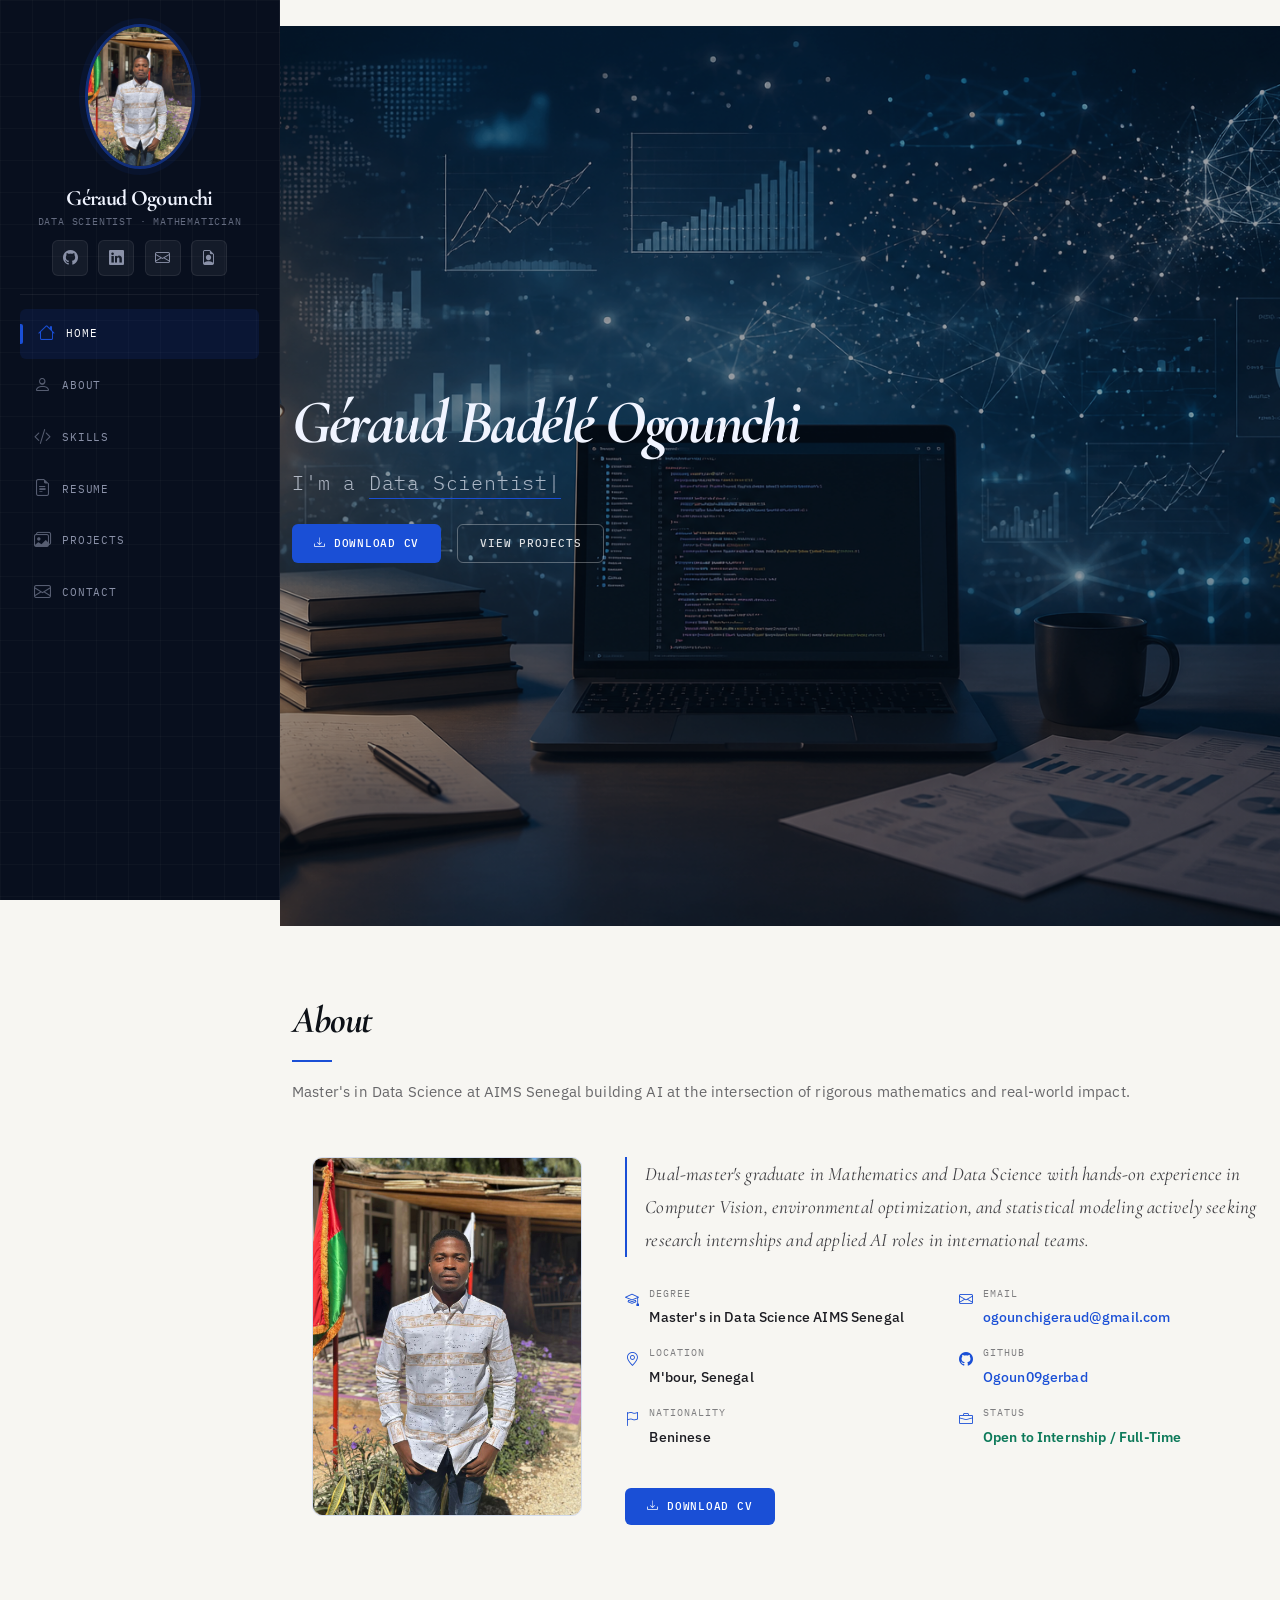
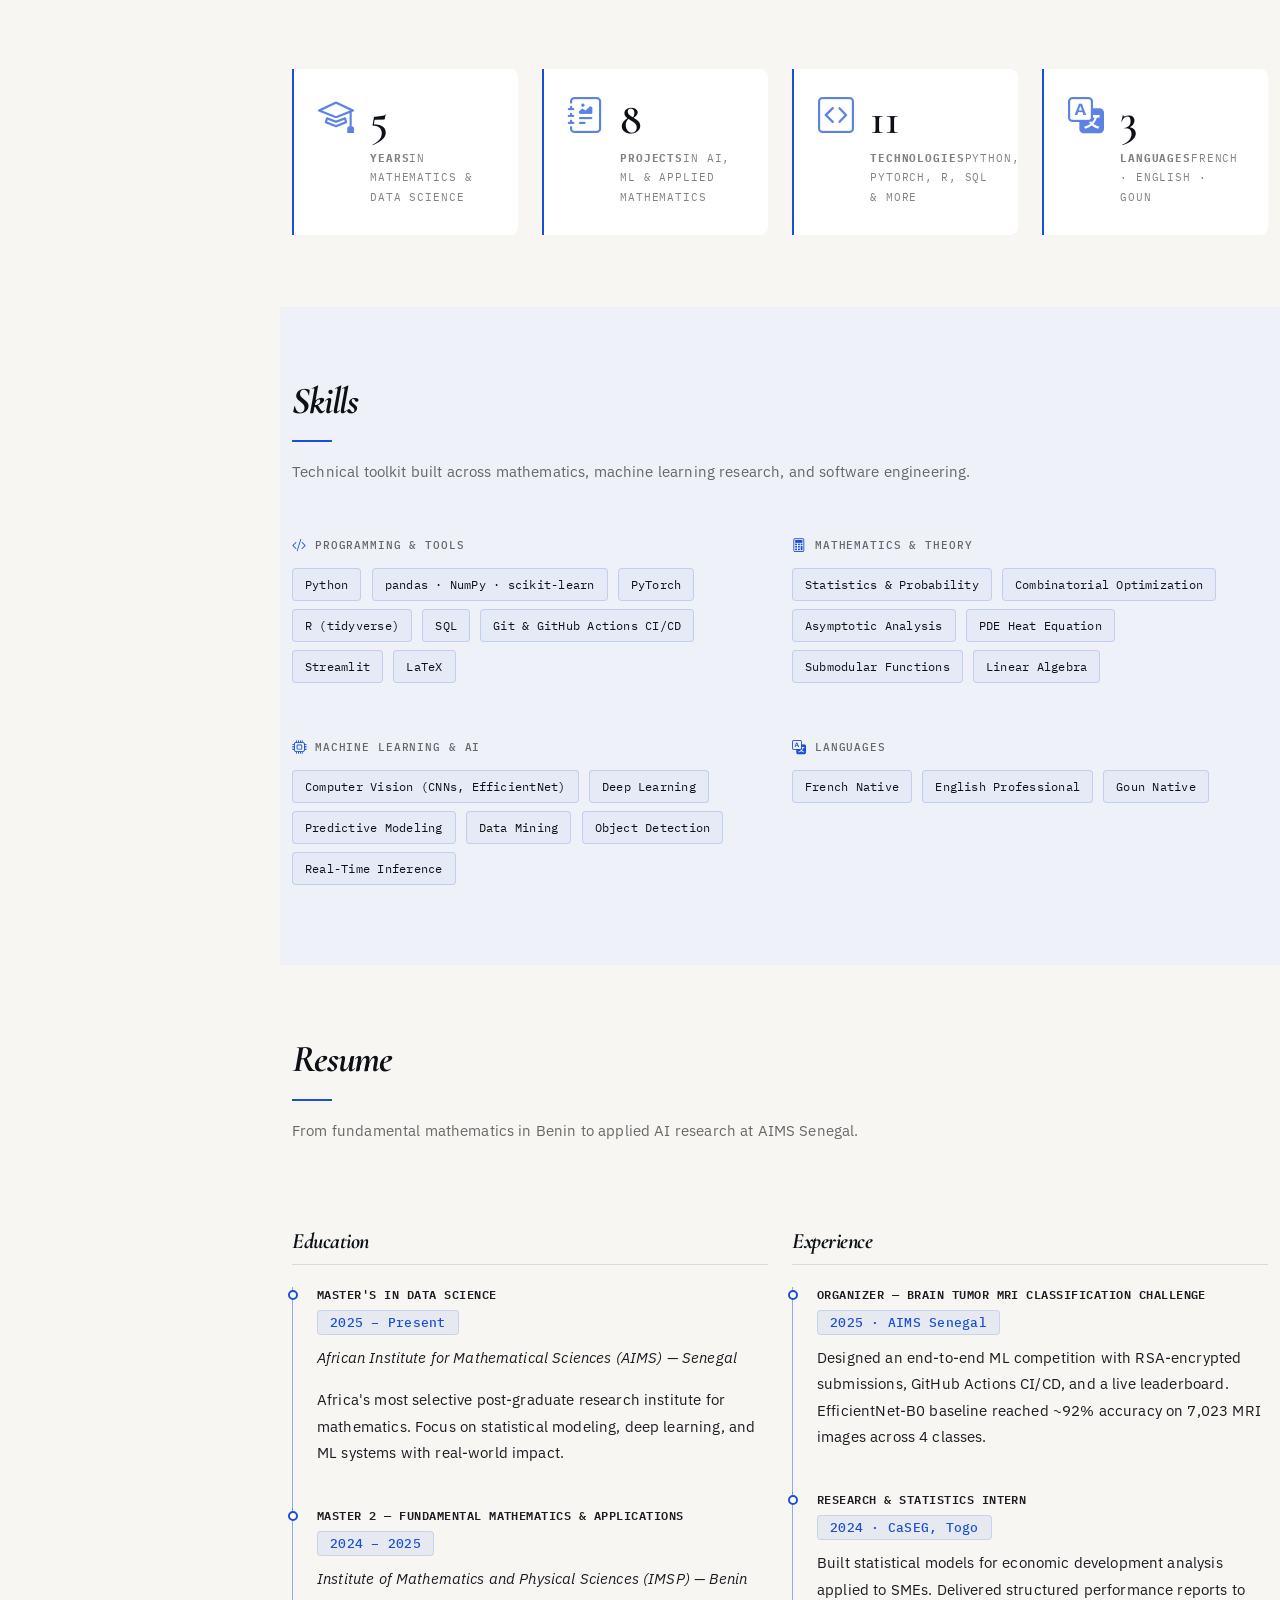
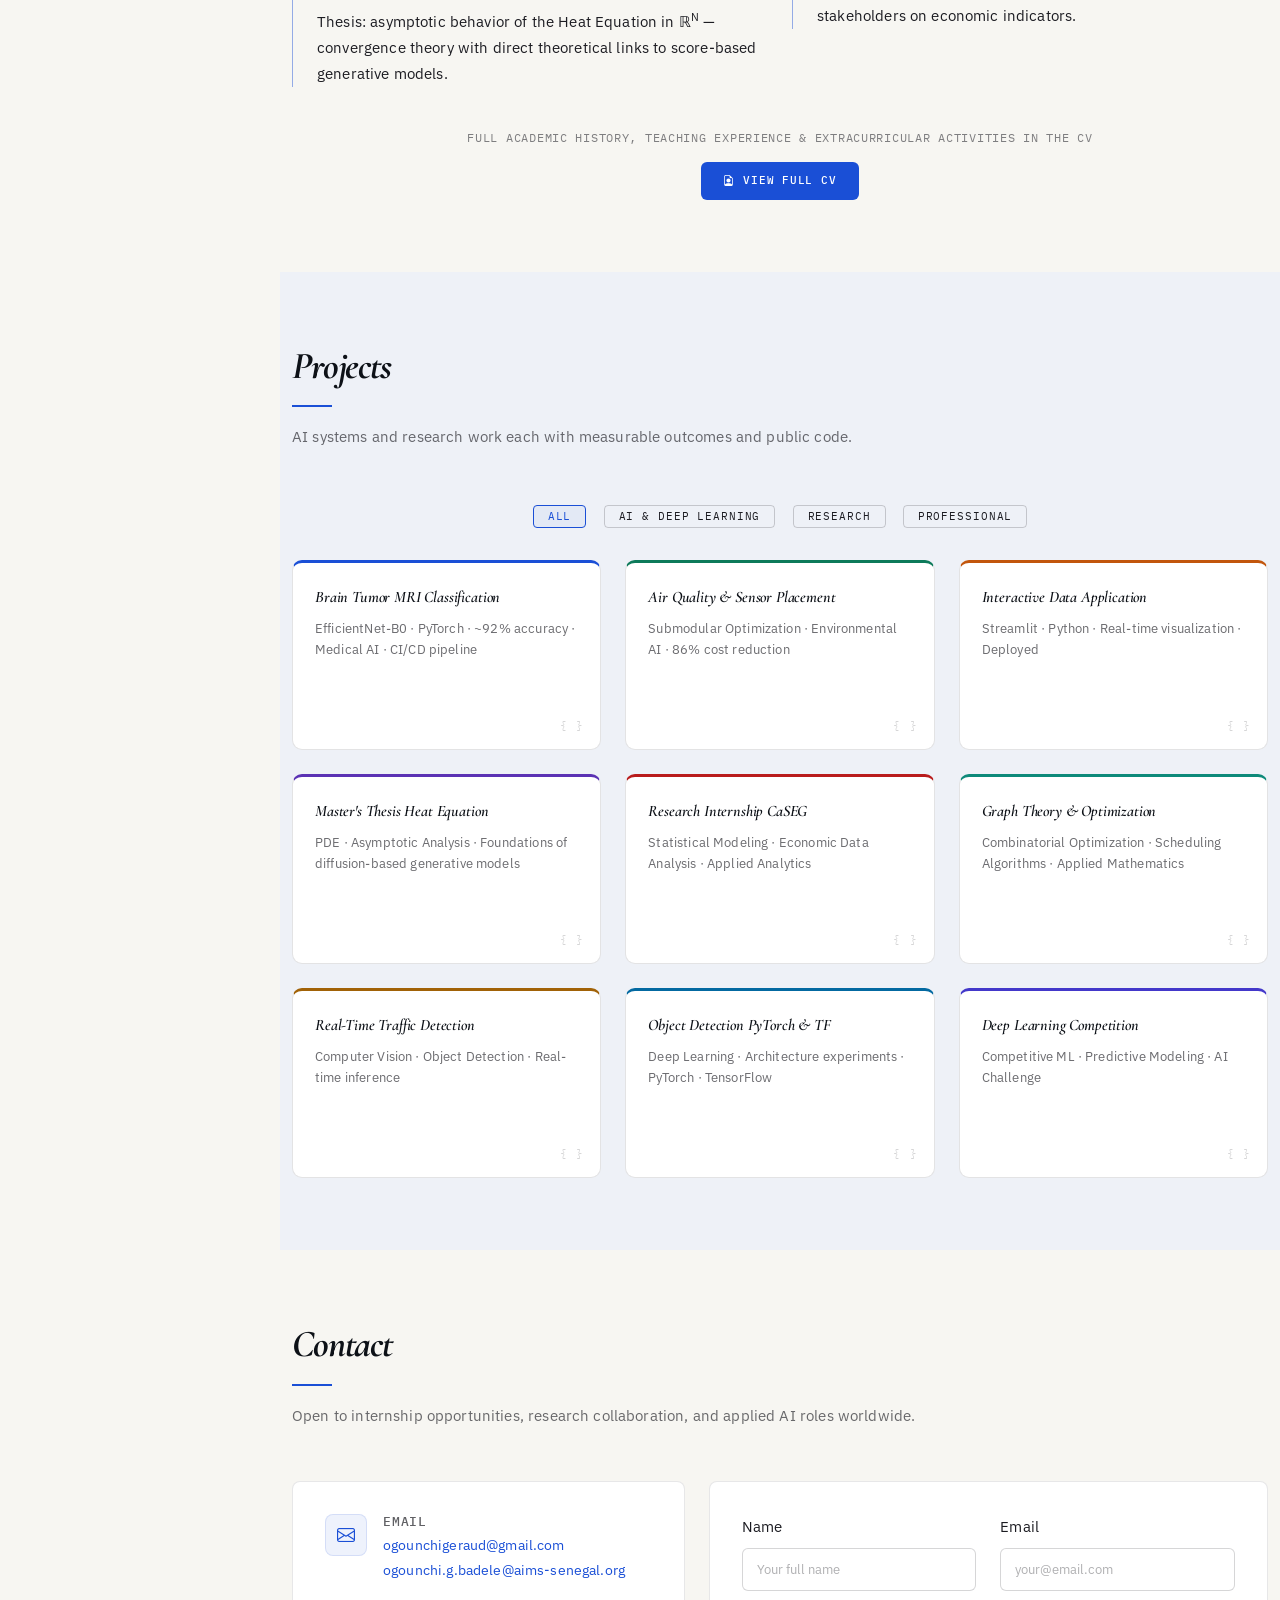
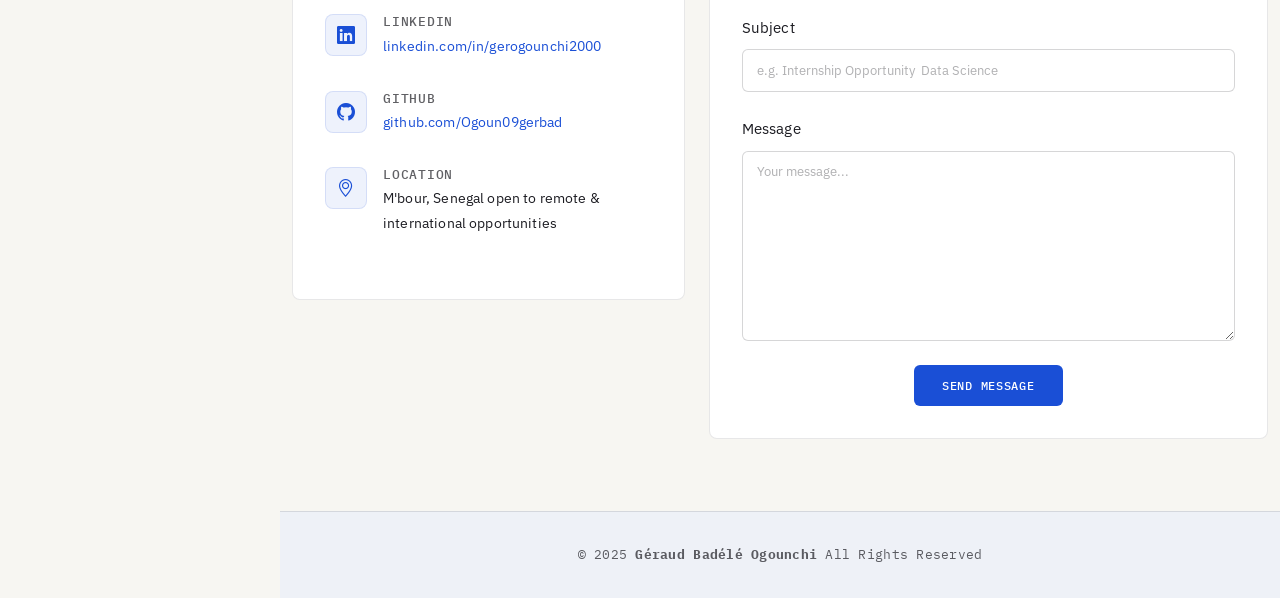
==== commit 24f1d00f: "Refactor skill badge styles and resume descriptions Updated skill badge styles and improved resume i" ====
--- a/index.html
+++ b/index.html
@@ -49,11 +49,15 @@
       border: 1px solid;
       transition: all 0.2s ease;
     }
-    .skill-badge.type-code  { color:#1a4fd6; border-color:rgba(26,79,214,0.25); background:rgba(26,79,214,0.05); }
-    .skill-badge.type-ml    { color:#0d7a5a; border-color:rgba(13,122,90,0.25);  background:rgba(13,122,90,0.05); }
-    .skill-badge.type-math  { color:#5b32b4; border-color:rgba(91,50,180,0.25);  background:rgba(91,50,180,0.05); }
-    .skill-badge.type-lang  { color:#555;    border-color:rgba(0,0,0,0.12);       background:rgba(0,0,0,0.03); }
-    .skill-badge:hover { transform:translateY(-1px); box-shadow:0 3px 10px rgba(0,0,0,0.08); }
+    .skill-badge.type-code,
+    .skill-badge.type-ml,
+    .skill-badge.type-math,
+    .skill-badge.type-lang {
+      color: var(--heading-color);
+      border-color: rgba(26,79,214,0.18);
+      background: rgba(26,79,214,0.04);
+    }
+    .skill-badge:hover { transform:translateY(-1px); box-shadow:0 3px 10px rgba(26,79,214,0.12); border-color: rgba(26,79,214,0.4); }
 
     /* ── About ── */
     .about-lead {
@@ -347,27 +351,15 @@
             <div class="resume-item">
               <h4>Master's in Data Science</h4>
               <h5>2025 – Present</h5>
-              <p><em>African Institute for Mathematical Sciences (AIMS)  Senegal</em></p>
-              <p>Statistical modeling, deep learning, and ML applications. AIMS is Africa's most selective post-graduate research institute for mathematics.</p>
+              <p><em>African Institute for Mathematical Sciences (AIMS) — Senegal</em></p>
+              <p>Africa's most selective post-graduate research institute for mathematics. Focus on statistical modeling, deep learning, and ML systems with real-world impact.</p>
             </div>
 
             <div class="resume-item">
-              <h4>Master 2  Fundamental Mathematics &amp; Applications</h4>
+              <h4>Master 2 — Fundamental Mathematics &amp; Applications</h4>
               <h5>2024 – 2025</h5>
-              <p><em>Institute of Mathematics and Physical Sciences (IMSP)  Benin</em></p>
-              <p>Thesis on asymptotic behavior of the Heat Equation in R<sup>N</sup>  convergence theory with direct links to score-based generative models.</p>
-            </div>
-
-            <div class="resume-item">
-              <h4>Master 1  Fundamental Mathematics &amp; Applications</h4>
-              <h5>2023 – 2024</h5>
-              <p><em>Institute of Mathematics and Physical Sciences (IMSP)  Benin</em></p>
-            </div>
-
-            <div class="resume-item">
-              <h4>Bachelor's  Mathematics &amp; Computer Science</h4>
-              <h5>2021 – 2022</h5>
-              <p><em>Faculty of Sciences and Technology of Natitingou  Benin</em></p>
+              <p><em>Institute of Mathematics and Physical Sciences (IMSP) — Benin</em></p>
+              <p>Thesis: asymptotic behavior of the Heat Equation in ℝ<sup>N</sup> — convergence theory with direct theoretical links to score-based generative models.</p>
             </div>
           </div>
 
@@ -376,46 +368,31 @@
             <h3 class="resume-title">Experience</h3>
 
             <div class="resume-item">
-              <h4>Organizer  Brain Tumor MRI Classification Challenge</h4>
-              <h5>2025</h5>
-              <p><em>AIMS Senegal</em></p>
-              <ul>
-                <li>Designed end-to-end ML competition pipeline with RSA-encrypted submissions, GitHub Actions CI/CD, and live leaderboard.</li>
-                <li>EfficientNet-B0 baseline: ~92% accuracy on 7,023 MRI images (4 classes).</li>
-              </ul>
+              <h4>Organizer — Brain Tumor MRI Classification Challenge</h4>
+              <h5>2025 · AIMS Senegal</h5>
+              <p>Designed an end-to-end ML competition with RSA-encrypted submissions, GitHub Actions CI/CD, and a live leaderboard. EfficientNet-B0 baseline reached ~92% accuracy on 7,023 MRI images across 4 classes.</p>
             </div>
 
             <div class="resume-item">
               <h4>Research &amp; Statistics Intern</h4>
-              <h5>2024</h5>
-              <p><em>CaSEG  Cabinet de Recherche et d'Études Statistiques, Togo</em></p>
-              <ul>
-                <li>Built statistical models for economic development analysis applied to SMEs.</li>
-                <li>Delivered structured reports on economic performance indicators to stakeholders.</li>
-              </ul>
-            </div>
-
-            <div class="resume-item">
-              <h4>AI Club  Smart Robot Car &amp; ML Seminar</h4>
-              <h5>2024 – 2025</h5>
-              <p><em>AIMS Senegal</em></p>
-              <ul>
-                <li>Built an ML-powered robot car integrating sensors and embedded inference.</li>
-                <li>Presented seminar: <em>"Using ML Algorithms for Data Mining  Case Study on Exam Data."</em></li>
-              </ul>
-            </div>
-
-            <div class="resume-item">
-              <h4>Mathematics Teacher</h4>
-              <h5>2022 – 2024</h5>
-              <p><em>Secondary Schools  Benin</em></p>
-              <ul>
-                <li>Taught analysis, algebra, and statistics to 100+ students per year (Grades 6–11).</li>
-              </ul>
-            </div>
-          </div>
-
-        </div>
+              <h5>2024 · CaSEG, Togo</h5>
+              <p>Built statistical models for economic development analysis applied to SMEs. Delivered structured performance reports to stakeholders on economic indicators.</p>
+            </div>
+
+          </div>
+
+        </div>
+
+        <!-- Full CV note -->
+        <div class="text-center mt-4" data-aos="fade-up" data-aos-delay="150">
+          <p style="font-family: var(--nav-font); font-size: 12px; letter-spacing: 0.06em; color: color-mix(in srgb, var(--default-color), transparent 45%); margin-bottom: 14px; text-transform: uppercase;">
+            Full academic history, teaching experience &amp; extracurricular activities in the CV
+          </p>
+          <a href="CV_Geraud.pdf" target="_blank" class="btn-cv">
+            <i class="bi bi-file-earmark-person"></i>View Full CV
+          </a>
+        </div>
+
       </div>
     </section>
 
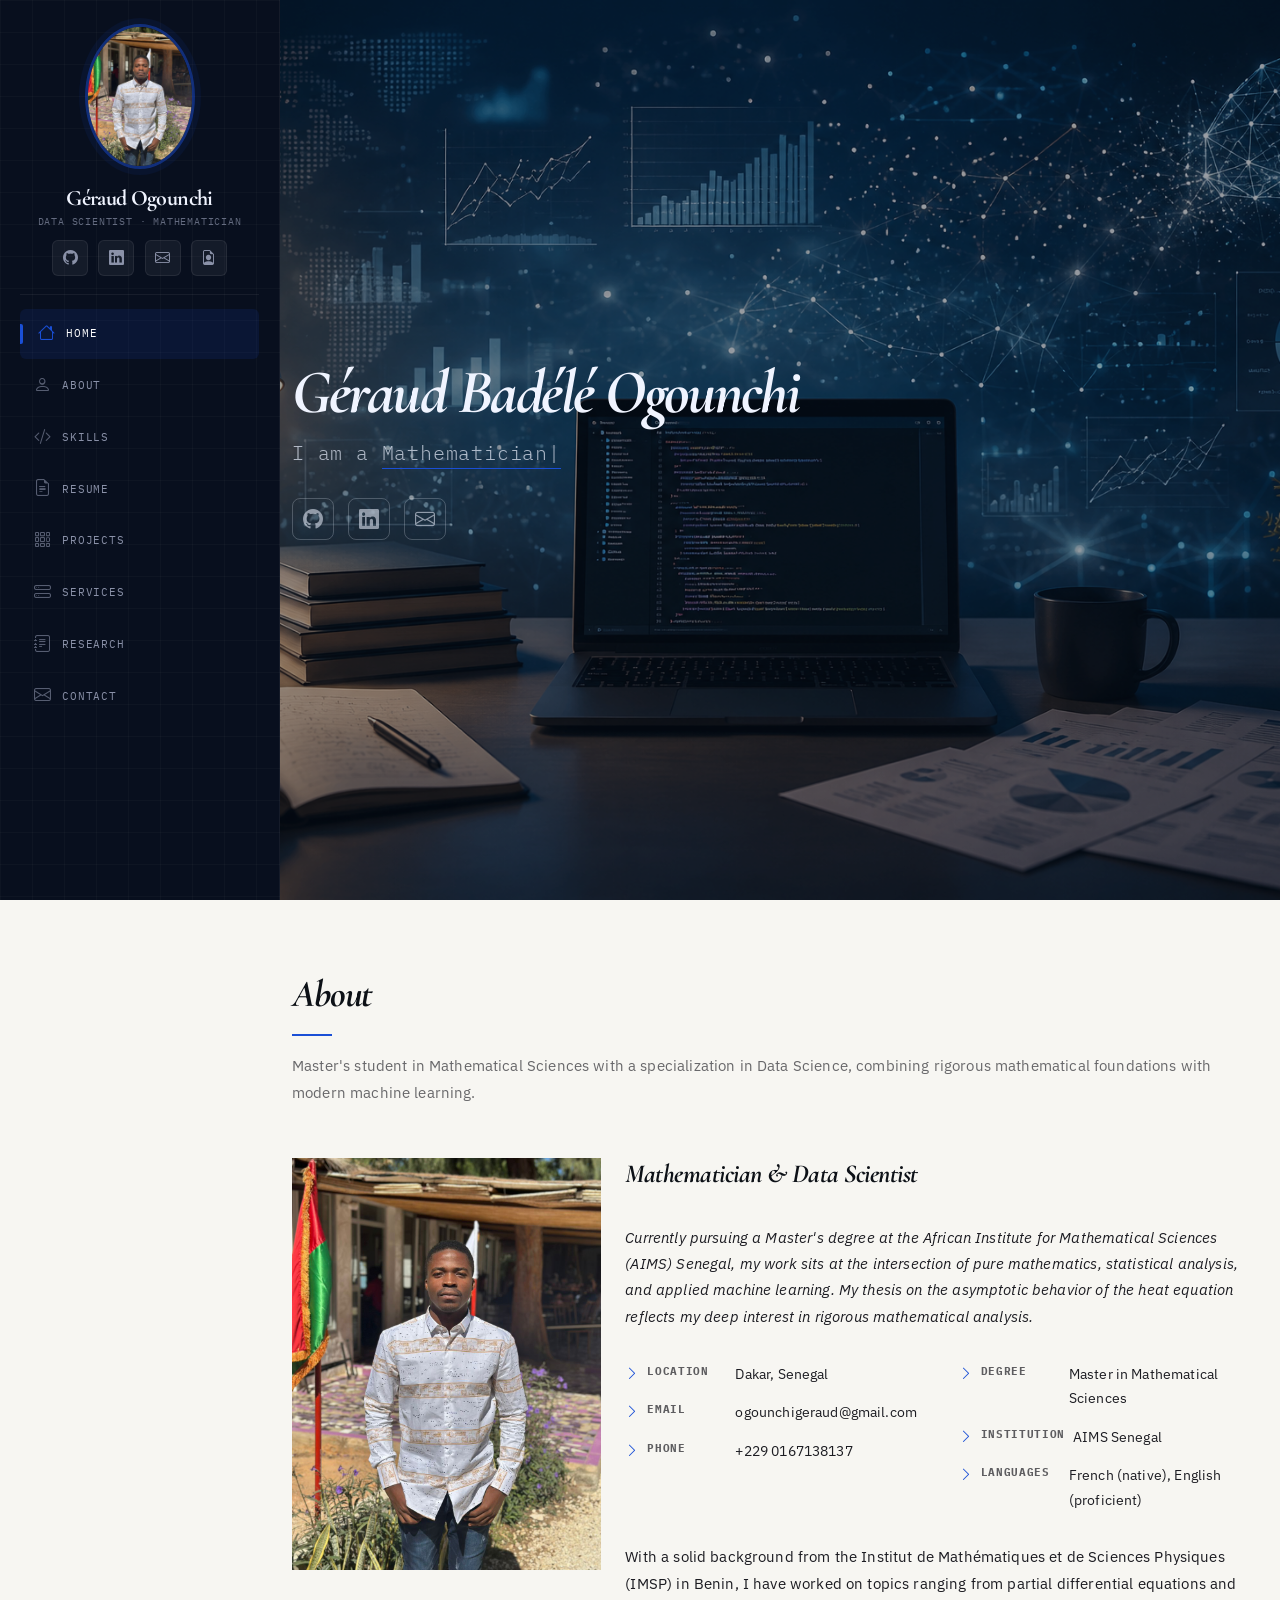
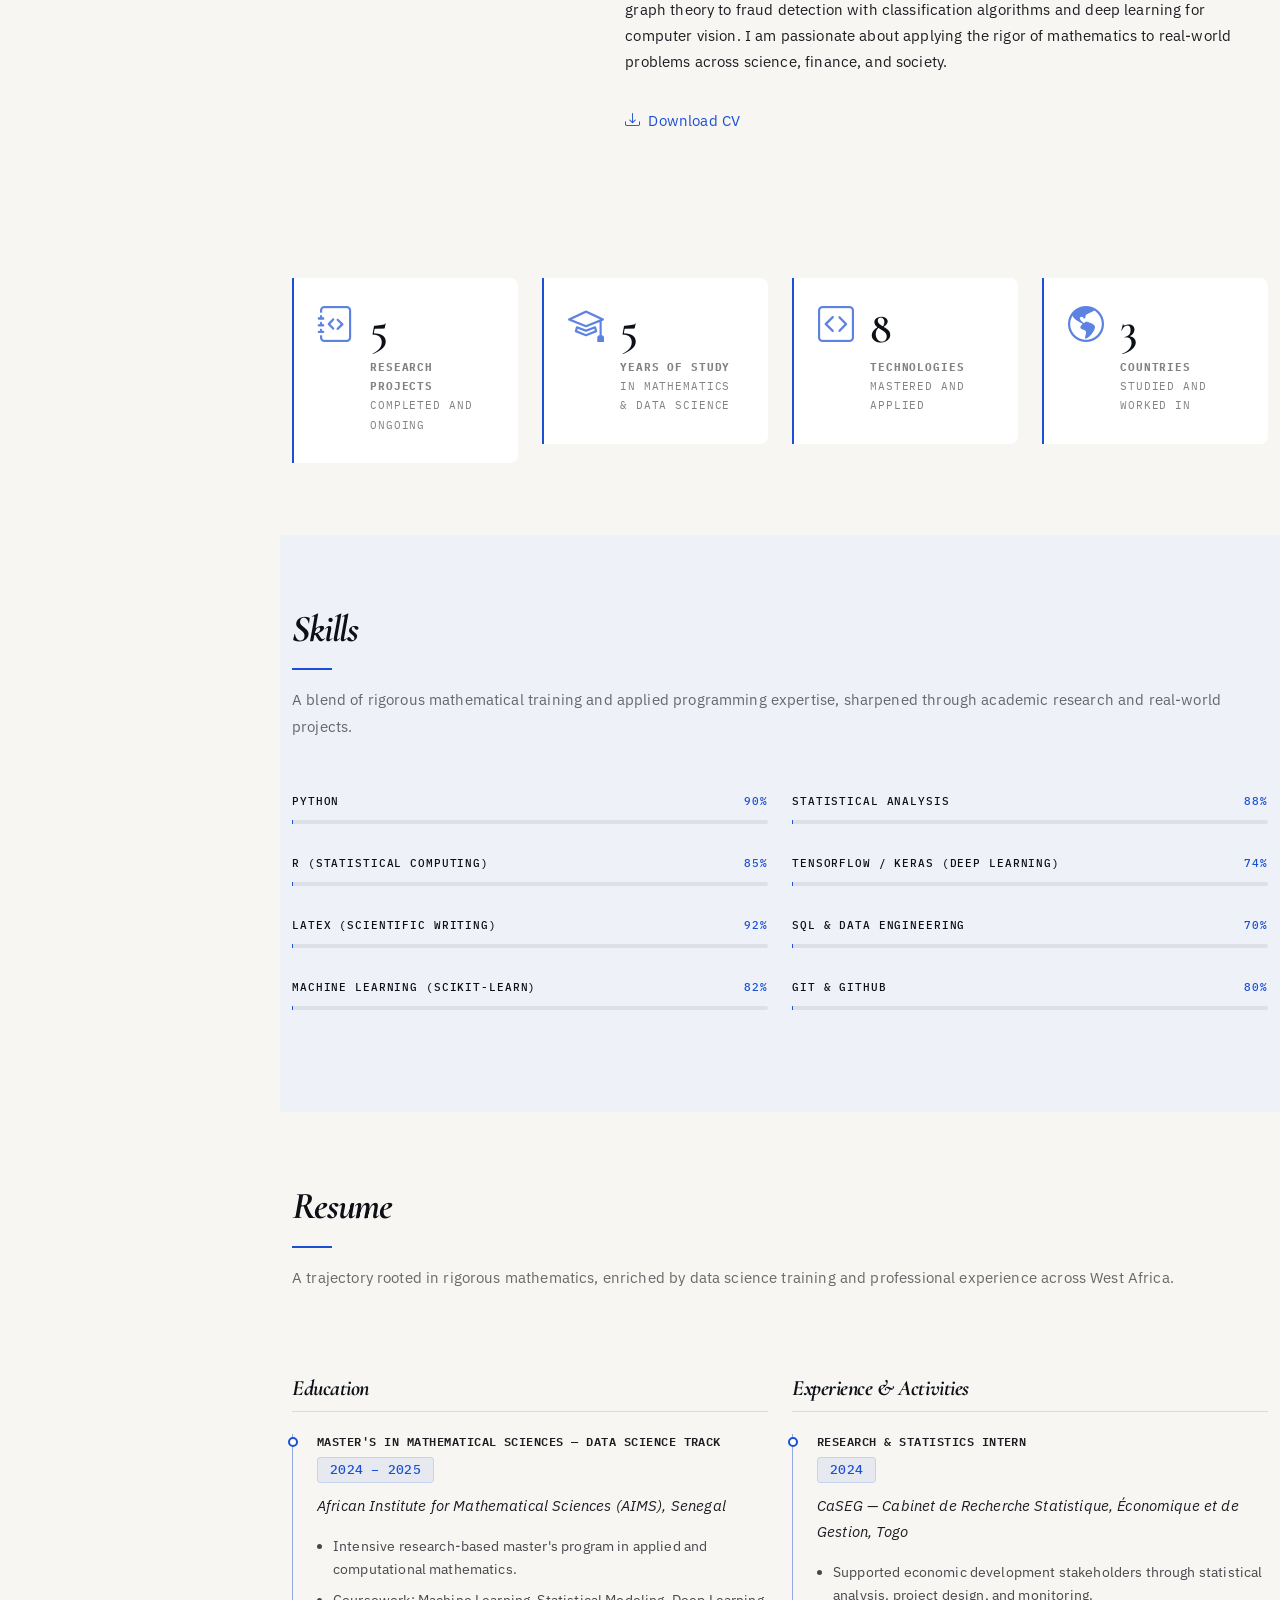
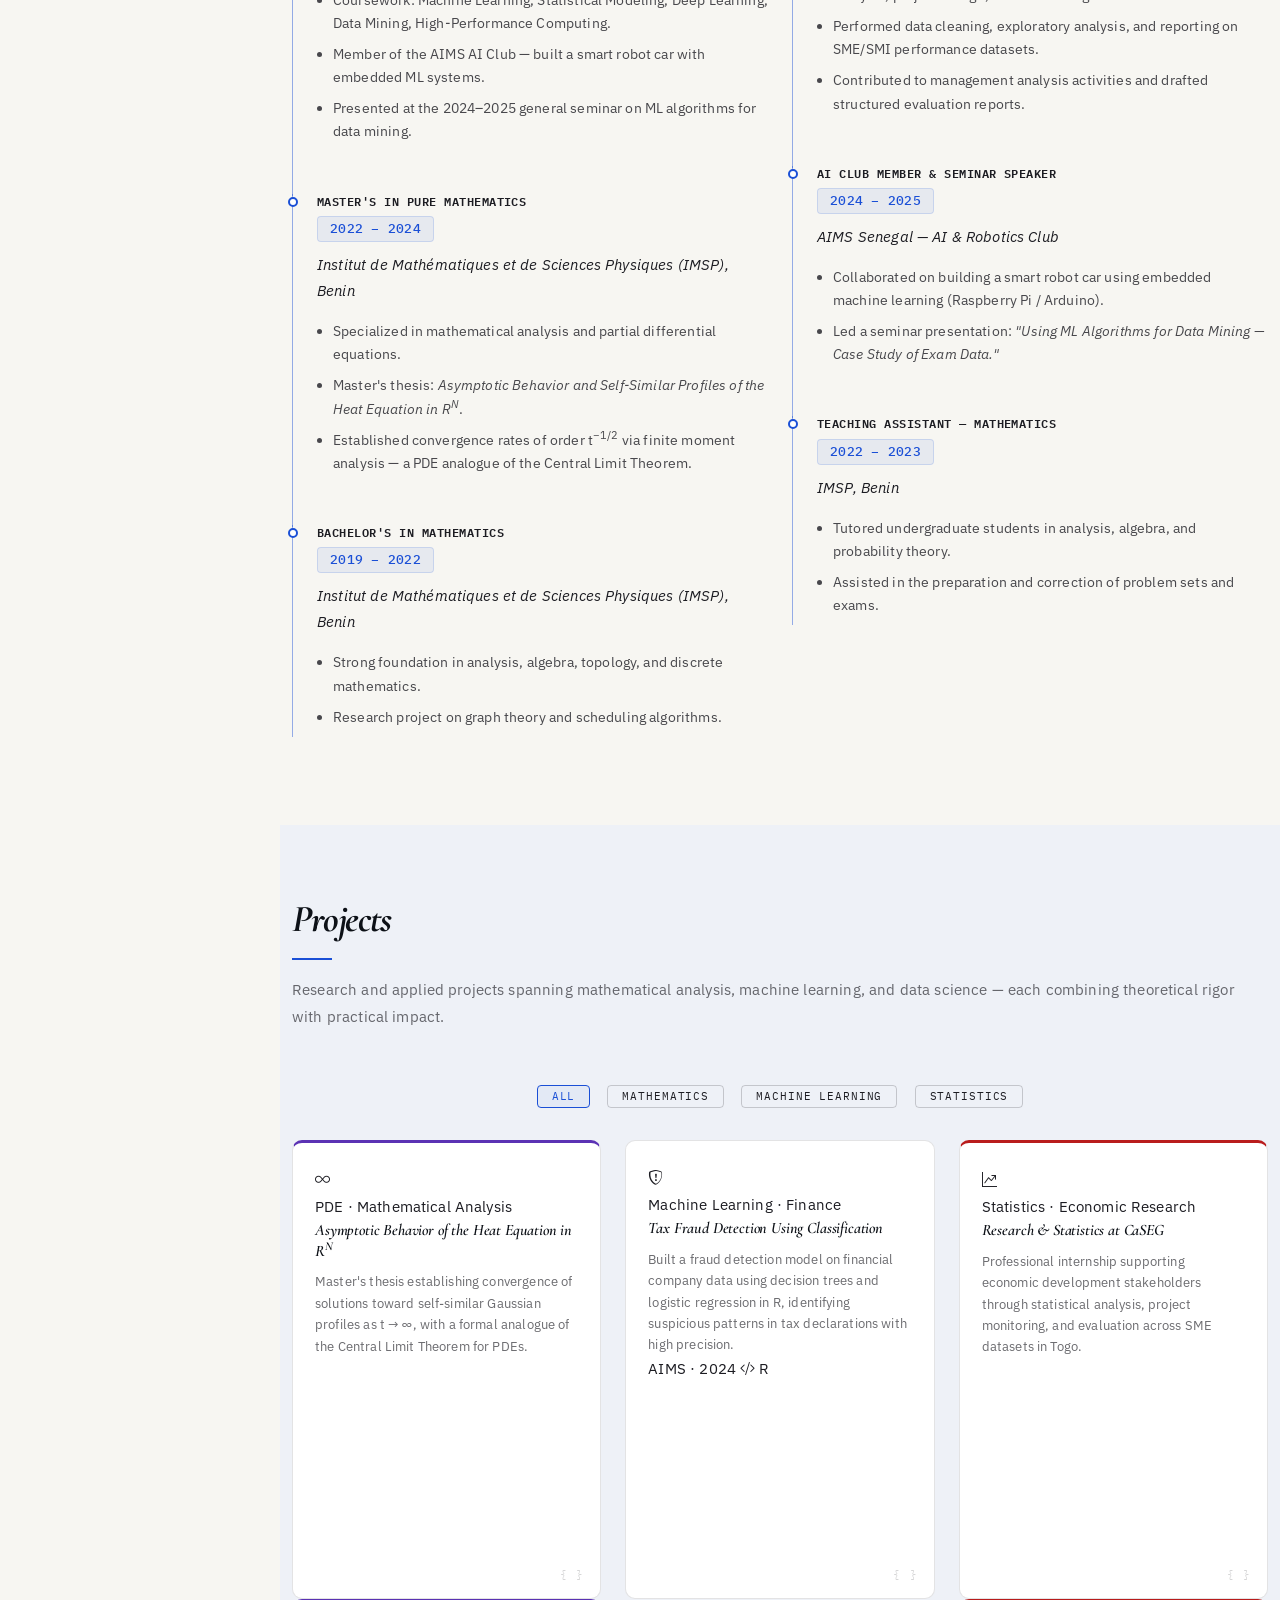
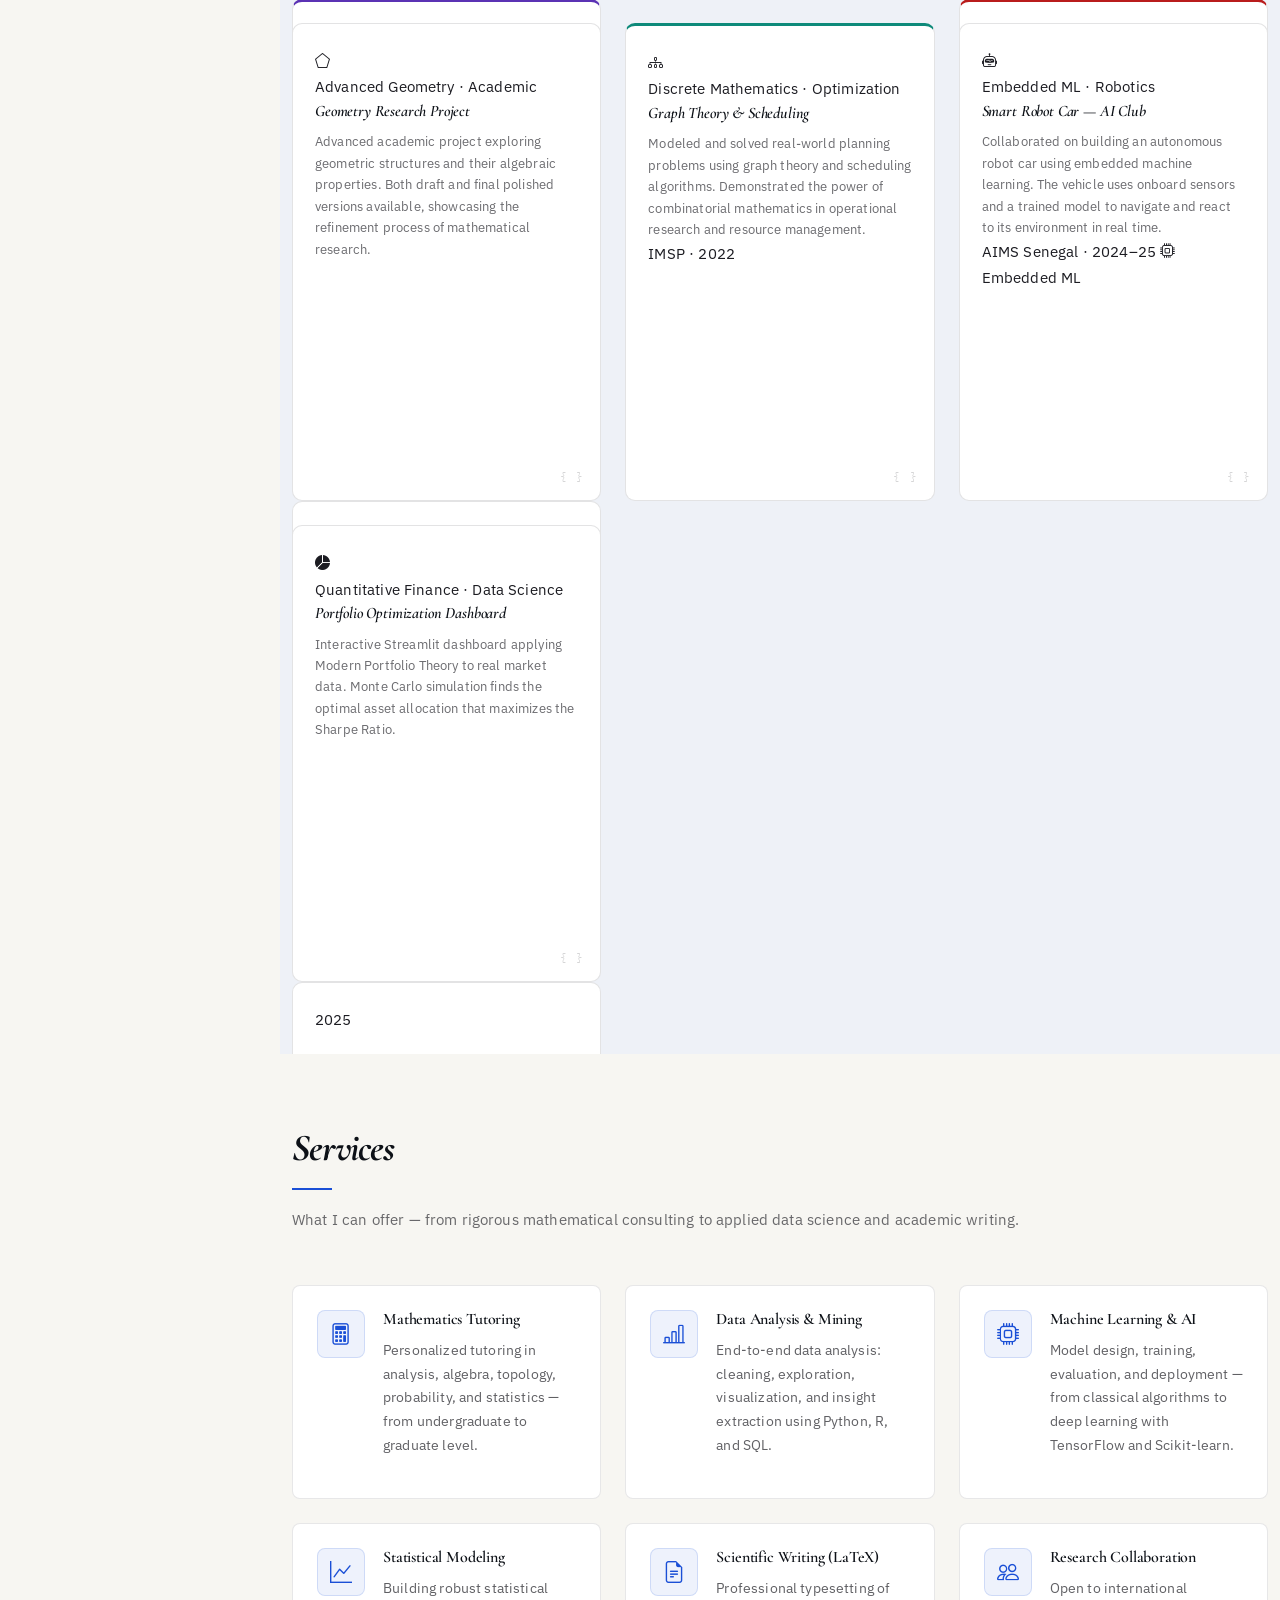
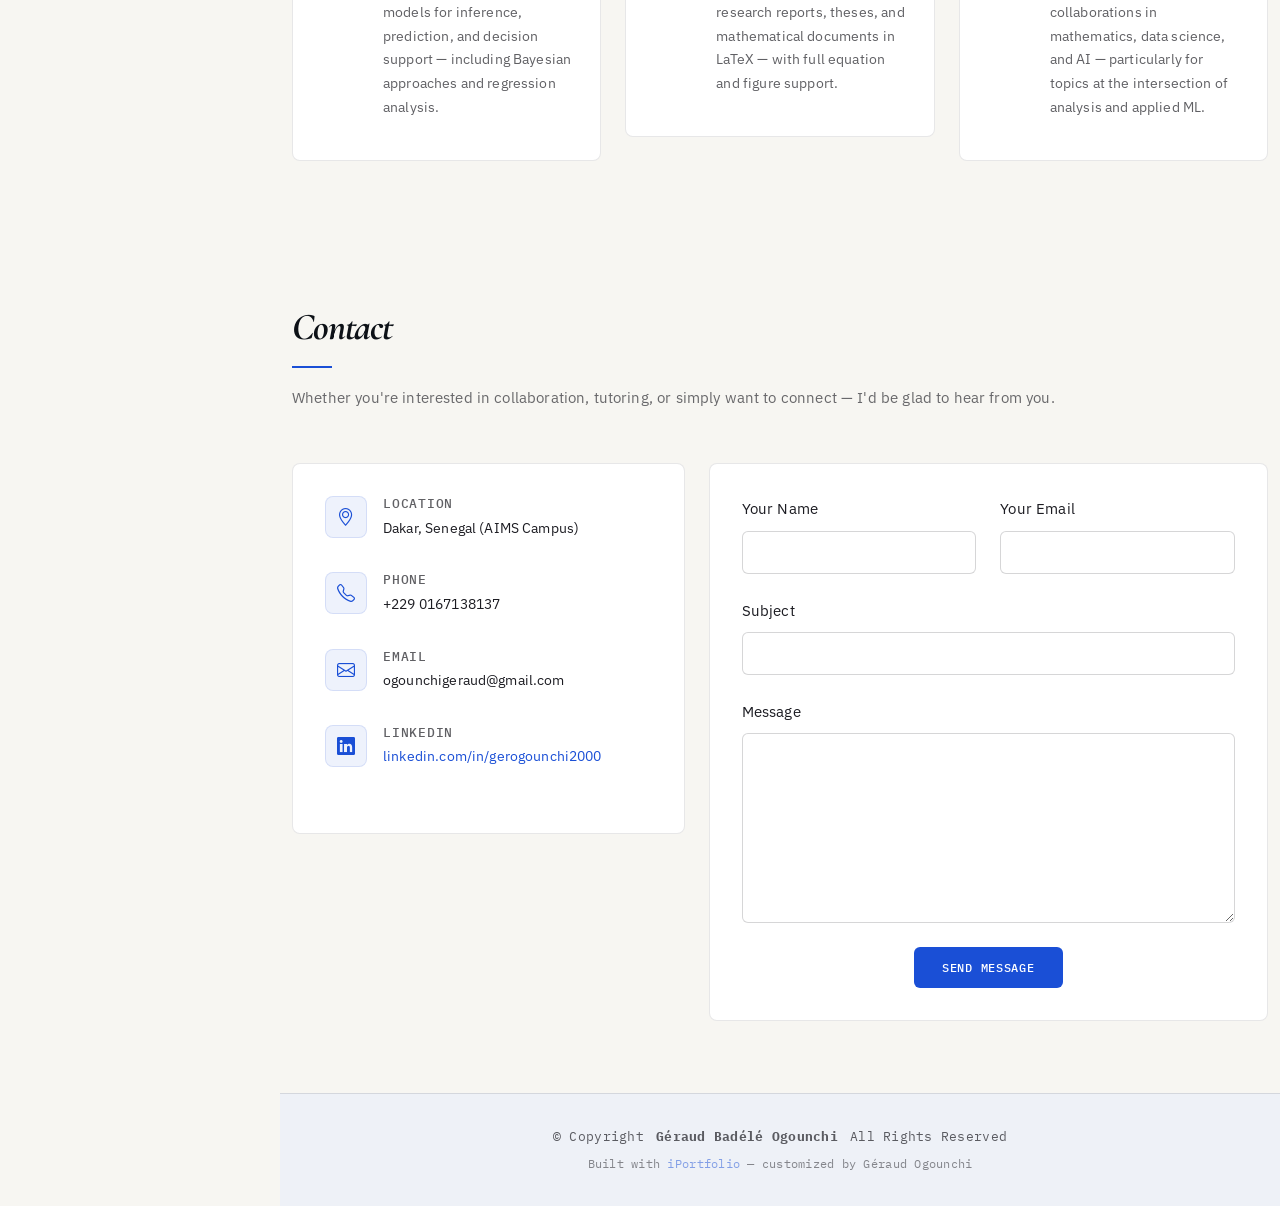
==== commit 13764810: "Update fmt.Println message from 'Hello' to 'Goodbye'" ====
--- a/index.html
+++ b/index.html
@@ -1,131 +1,40 @@
 <!DOCTYPE html>
 <html lang="en">
+
 <head>
   <meta charset="utf-8">
   <meta content="width=device-width, initial-scale=1.0" name="viewport">
-  <title>Géraud Ogounchi | Data Scientist & AI Researcher</title>
-  <meta content="Portfolio of Géraud Badélé Ogounchi  Master's Student in Data Science at AIMS Senegal. Projects in Computer Vision, Air Quality Forecasting, Medical AI, and Applied Mathematics." name="description">
-  <meta content="data science, machine learning, computer vision, deep learning, AIMS Senegal, brain tumor MRI, air quality forecasting, submodular optimization, PyTorch" name="keywords">
-
+  <title>Géraud Badélé Ogounchi — Mathematician & Data Scientist</title>
+  <meta content="Portfolio of Géraud Badélé Ogounchi, Master's student in Data Science at AIMS Senegal. Mathematician, researcher, and data scientist." name="description">
+  <meta content="mathematics, data science, machine learning, PDE, research, AIMS Senegal, Géraud Ogounchi" name="keywords">
+
+  <!-- Favicons -->
   <link href="assets/img/favicon.png" rel="icon">
   <link href="assets/img/apple-touch-icon.png" rel="apple-touch-icon">
 
+  <!-- Fonts -->
   <link href="https://fonts.googleapis.com" rel="preconnect">
   <link href="https://fonts.gstatic.com" rel="preconnect" crossorigin>
-  <link href="https://fonts.googleapis.com/css2?family=Cormorant+Garamond:ital,wght@0,400;0,600;0,700;1,400&family=IBM+Plex+Sans:wght@300;400;500;600&family=IBM+Plex+Mono:wght@400;500&display=swap" rel="stylesheet">
-
-  <link href="assets/vendor/bootstrap/css/bootstrap.min.css" rel="stylesheet">m
+  <link href="https://fonts.googleapis.com/css2?family=Cormorant+Garamond:ital,wght@0,400;0,600;0,700;1,400;1,600&family=IBM+Plex+Sans:wght@300;400;500;600&family=IBM+Plex+Mono:wght@400;500&display=swap" rel="stylesheet">
+
+  <!-- Vendor CSS Files -->
+  <link href="assets/vendor/bootstrap/css/bootstrap.min.css" rel="stylesheet">
   <link href="assets/vendor/bootstrap-icons/bootstrap-icons.css" rel="stylesheet">
   <link href="assets/vendor/aos/aos.css" rel="stylesheet">
   <link href="assets/vendor/glightbox/css/glightbox.min.css" rel="stylesheet">
   <link href="assets/vendor/swiper/swiper-bundle.min.css" rel="stylesheet">
 
+  <!-- Main CSS File -->
   <link href="assets/css/main.css" rel="stylesheet">
-
-  <style>
-    /* ── Skills badges ── */
-    .skill-category h4 {
-      font-family: "IBM Plex Mono", monospace;
-      font-size: 11px;
-      font-weight: 500;
-      letter-spacing: 0.08em;
-      text-transform: uppercase;
-      color: color-mix(in srgb, var(--default-color), transparent 35%);
-      margin-bottom: 14px;
-      display: flex;
-      align-items: center;
-      gap: 8px;
-    }
-    .skill-category h4 i { color: var(--accent-color); font-size: 14px; }
-    .skill-badge {
-      display: inline-block;
-      padding: 5px 12px;
-      margin: 0 6px 8px 0;
-      font-family: "IBM Plex Mono", monospace;
-      font-size: 12px;
-      font-weight: 400;
-      letter-spacing: 0.02em;
-      border-radius: 4px;
-      border: 1px solid;
-      transition: all 0.2s ease;
-    }
-    .skill-badge.type-code,
-    .skill-badge.type-ml,
-    .skill-badge.type-math,
-    .skill-badge.type-lang {
-      color: var(--heading-color);
-      border-color: rgba(26,79,214,0.18);
-      background: rgba(26,79,214,0.04);
-    }
-    .skill-badge:hover { transform:translateY(-1px); box-shadow:0 3px 10px rgba(26,79,214,0.12); border-color: rgba(26,79,214,0.4); }
-
-    /* ── About ── */
-    .about-lead {
-      font-family: "Cormorant Garamond", serif;
-      font-size: 19px;
-      font-style: italic;
-      line-height: 1.75;
-      color: color-mix(in srgb, var(--default-color), transparent 15%);
-      border-left: 2px solid var(--accent-color);
-      padding-left: 18px;
-      margin-bottom: 28px;
-    }
-    .about-meta-row {
-      display: flex;
-      align-items: flex-start;
-      gap: 10px;
-      margin-bottom: 14px;
-    }
-    .about-meta-row i { color:var(--accent-color); font-size:14px; margin-top:3px; flex-shrink:0; }
-    .about-meta-label {
-      font-family: "IBM Plex Mono", monospace;
-      font-size: 10px;
-      letter-spacing: 0.1em;
-      text-transform: uppercase;
-      color: color-mix(in srgb, var(--default-color), transparent 45%);
-      display: block;
-      margin-bottom: 2px;
-    }
-    .about-meta-value { font-size:14px; font-weight:500; color:var(--default-color); }
-    .about-meta-value a { color:var(--accent-color); }
-    .status-open { color:#0d7a5a !important; font-weight:600; }
-
-    /* ── CV button ── */
-    .btn-cv {
-      display: inline-flex;
-      align-items: center;
-      gap: 8px;
-      padding: 9px 22px;
-      background: var(--accent-color);
-      color: #fff !important;
-      border-radius: 6px;
-      font-family: "IBM Plex Mono", monospace;
-      font-size: 11px;
-      letter-spacing: 0.07em;
-      text-transform: uppercase;
-      font-weight: 500;
-      border: none;
-      transition: all 0.25s ease;
-      text-decoration: none !important;
-    }
-    .btn-cv:hover { background:#1340b0; transform:translateY(-1px); box-shadow:0 6px 18px rgba(26,79,214,0.35); }
-    .btn-cv-ghost {
-      background: transparent !important;
-      border: 1px solid rgba(255,255,255,0.3) !important;
-      color: rgba(255,255,255,0.85) !important;
-    }
-    .btn-cv-ghost:hover { background: rgba(255,255,255,0.1) !important; }
-  </style>
 </head>
 
 <body class="index-page">
 
-  <!-- ══════════ HEADER ══════════ -->
   <header id="header" class="header dark-background d-flex flex-column">
     <i class="header-toggle d-xl-none bi bi-list"></i>
 
     <div class="profile-img">
-      <img src="photo.jpeg" alt="Géraud Ogounchi" class="img-fluid rounded-circle">
+      <img src="photo.jpeg" alt="Géraud Badélé Ogounchi" class="img-fluid rounded-circle">
     </div>
 
     <a href="index.html" class="logo d-flex align-items-center justify-content-center">
@@ -133,425 +42,521 @@
     </a>
 
     <div class="social-links text-center">
-      <a href="https://github.com/Ogoun09gerbad" target="_blank" title="GitHub"><i class="bi bi-github"></i></a>
-      <a href="https://www.linkedin.com/in/gerogounchi2000" target="_blank" title="LinkedIn"><i class="bi bi-linkedin"></i></a>
-      <a href="mailto:ogounchigeraud@gmail.com" title="Email"><i class="bi bi-envelope"></i></a>
+      <a href="https://github.com/Ogoun09gerbad" class="github" target="_blank" title="GitHub"><i class="bi bi-github"></i></a>
+      <a href="https://www.linkedin.com/in/gerogounchi2000" class="linkedin" target="_blank" title="LinkedIn"><i class="bi bi-linkedin"></i></a>
+      <a href="mailto:ogounchigeraud@gmail.com" class="email" title="Email"><i class="bi bi-envelope"></i></a>
       <a href="CV_Geraud.pdf" target="_blank" title="Download CV"><i class="bi bi-file-earmark-person"></i></a>
     </div>
 
     <nav id="navmenu" class="navmenu">
       <ul>
-        <li><a href="#hero"      class="active"><i class="bi bi-house navicon"></i>Home</a></li>
-        <li><a href="#about">               <i class="bi bi-person navicon"></i>About</a></li>
-        <li><a href="#skills">              <i class="bi bi-code-slash navicon"></i>Skills</a></li>
-        <li><a href="#resume">              <i class="bi bi-file-earmark-text navicon"></i>Resume</a></li>
-        <li><a href="#portfolio">           <i class="bi bi-images navicon"></i>Projects</a></li>
-        <li><a href="#contact">             <i class="bi bi-envelope navicon"></i>Contact</a></li>
+        <li><a href="#hero" class="active"><i class="bi bi-house navicon"></i> Home</a></li>
+        <li><a href="#about"><i class="bi bi-person navicon"></i> About</a></li>
+        <li><a href="#skills"><i class="bi bi-code-slash navicon"></i> Skills</a></li>
+        <li><a href="#resume"><i class="bi bi-file-earmark-text navicon"></i> Resume</a></li>
+        <li><a href="#portfolio"><i class="bi bi-grid-3x3-gap navicon"></i> Projects</a></li>
+        <li><a href="#services"><i class="bi bi-hdd-stack navicon"></i> Services</a></li>
+        <li><a href="starter-page.html"><i class="bi bi-journal-text navicon"></i> Research</a></li>
+        <li><a href="#contact"><i class="bi bi-envelope navicon"></i> Contact</a></li>
       </ul>
     </nav>
   </header>
 
   <main class="main">
 
-    <!-- ══════════ HERO ══════════ -->
+    <!-- ======= Hero Section ======= -->
     <section id="hero" class="hero section dark-background">
-      <img src="assets/img/hero-bg.jpg" alt="" data-aos="fade-in">
+      <img src="assets/img/hero-bg.jpg" alt="Hero background" data-aos="fade-in">
       <div class="container" data-aos="fade-up" data-aos-delay="100">
         <h2>Géraud Badélé Ogounchi</h2>
-        <p>I'm a <span class="typed" data-typed-items="Data Scientist,ML Engineer,AI Researcher,Mathematician">Data Scientist</span><span class="typed-cursor typed-cursor--blink" aria-hidden="true"></span></p>
-        <div class="mt-4 d-flex flex-wrap gap-3" data-aos="fade-up" data-aos-delay="200">
-          <a href="CV_Geraud.pdf" target="_blank" class="btn-cv"><i class="bi bi-download"></i>Download CV</a>
-          <a href="#portfolio" class="btn-cv btn-cv-ghost">View Projects</a>
-        </div>
-      </div>
-    </section>
-
-    <!-- ══════════ ABOUT ══════════ -->
+        <p>I am a <span class="typed" data-typed-items="Mathematician,Data Scientist,Researcher,ML Engineer,Problem Solver"></span></p>
+        <div class="social-links">
+          <a href="https://github.com/Ogoun09gerbad" target="_blank"><i class="bi bi-github"></i></a>
+          <a href="https://www.linkedin.com/in/gerogounchi2000" target="_blank"><i class="bi bi-linkedin"></i></a>
+          <a href="mailto:ogounchigeraud@gmail.com"><i class="bi bi-envelope"></i></a>
+        </div>
+      </div>
+    </section><!-- /Hero Section -->
+
+    <!-- ======= About Section ======= -->
     <section id="about" class="about section">
       <div class="container section-title" data-aos="fade-up">
         <h2>About</h2>
-        <p>Master's in Data Science at AIMS Senegal  building AI at the intersection of rigorous mathematics and real-world impact.</p>
+        <p>Master's student in Mathematical Sciences with a specialization in Data Science, combining rigorous mathematical foundations with modern machine learning.</p>
       </div>
 
       <div class="container" data-aos="fade-up" data-aos-delay="100">
         <div class="row gy-4 justify-content-center">
-
-          <div class="col-lg-4 text-center">
-            <img src="photo.jpeg" class="img-fluid" alt="Géraud Ogounchi"
-              style="max-width:270px; border-radius:10px; border:1px solid rgba(26,79,214,0.15);">
-          </div>
-
+          <div class="col-lg-4">
+            <img src="photo.jpeg" class="img-fluid about-photo" alt="Géraud Badélé Ogounchi">
+          </div>
           <div class="col-lg-8 content">
-            <p class="about-lead">
-              Dual-master's graduate in Mathematics and Data Science with hands-on experience
-              in Computer Vision, environmental optimization, and statistical modeling 
-              actively seeking research internships and applied AI roles in international teams.
+            <h2>Mathematician &amp; Data Scientist</h2>
+            <p class="fst-italic py-3">
+              Currently pursuing a Master's degree at the African Institute for Mathematical Sciences (AIMS) Senegal, my work sits at the intersection of pure mathematics, statistical analysis, and applied machine learning. My thesis on the asymptotic behavior of the heat equation reflects my deep interest in rigorous mathematical analysis.
             </p>
-
-            <div class="row gy-1 mb-4">
-              <div class="col-md-6">
-                <div class="about-meta-row">
-                  <i class="bi bi-mortarboard"></i>
-                  <div>
-                    <span class="about-meta-label">Degree</span>
-                    <span class="about-meta-value">Master's in Data Science  AIMS Senegal</span>
-                  </div>
-                </div>
-                <div class="about-meta-row">
-                  <i class="bi bi-geo-alt"></i>
-                  <div>
-                    <span class="about-meta-label">Location</span>
-                    <span class="about-meta-value">M'bour, Senegal</span>
-                  </div>
-                </div>
-                <div class="about-meta-row">
-                  <i class="bi bi-flag"></i>
-                  <div>
-                    <span class="about-meta-label">Nationality</span>
-                    <span class="about-meta-value">Beninese</span>
-                  </div>
-                </div>
-              </div>
-              <div class="col-md-6">
-                <div class="about-meta-row">
-                  <i class="bi bi-envelope"></i>
-                  <div>
-                    <span class="about-meta-label">Email</span>
-                    <span class="about-meta-value"><a href="mailto:ogounchigeraud@gmail.com">ogounchigeraud@gmail.com</a></span>
-                  </div>
-                </div>
-                <div class="about-meta-row">
-                  <i class="bi bi-github"></i>
-                  <div>
-                    <span class="about-meta-label">GitHub</span>
-                    <span class="about-meta-value"><a href="https://github.com/Ogoun09gerbad" target="_blank">Ogoun09gerbad</a></span>
-                  </div>
-                </div>
-                <div class="about-meta-row">
-                  <i class="bi bi-briefcase"></i>
-                  <div>
-                    <span class="about-meta-label">Status</span>
-                    <span class="about-meta-value status-open">Open to Internship / Full-Time</span>
-                  </div>
-                </div>
-              </div>
-            </div>
-
-            <a href="CV_Geraud.pdf" target="_blank" class="btn-cv">
-              <i class="bi bi-download"></i>Download CV
-            </a>
-          </div>
-
-        </div>
-      </div>
-    </section>
-
-    <!-- ══════════ STATS ══════════ -->
+            <div class="row">
+              <div class="col-lg-6">
+                <ul>
+                  <li><i class="bi bi-chevron-right"></i> <strong>Location</strong> <span>Dakar, Senegal</span></li>
+                  <li><i class="bi bi-chevron-right"></i> <strong>Email</strong> <span>ogounchigeraud@gmail.com</span></li>
+                  <li><i class="bi bi-chevron-right"></i> <strong>Phone</strong> <span>+229 0167138137</span></li>
+                </ul>
+              </div>
+              <div class="col-lg-6">
+                <ul>
+                  <li><i class="bi bi-chevron-right"></i> <strong>Degree</strong> <span>Master in Mathematical Sciences</span></li>
+                  <li><i class="bi bi-chevron-right"></i> <strong>Institution</strong> <span>AIMS Senegal</span></li>
+                  <li><i class="bi bi-chevron-right"></i> <strong>Languages</strong> <span>French (native), English (proficient)</span></li>
+                </ul>
+              </div>
+            </div>
+            <p class="py-3">
+              With a solid background from the Institut de Mathématiques et de Sciences Physiques (IMSP) in Benin, I have worked on topics ranging from partial differential equations and graph theory to fraud detection with classification algorithms and deep learning for computer vision. I am passionate about applying the rigor of mathematics to real-world problems across science, finance, and society.
+            </p>
+            <a href="CV_Geraud.pdf" target="_blank" class="btn-download">
+              <i class="bi bi-download me-2"></i>Download CV
+            </a>
+          </div>
+        </div>
+      </div>
+    </section><!-- /About Section -->
+
+    <!-- ======= Stats Section ======= -->
     <section id="stats" class="stats section">
       <div class="container" data-aos="fade-up" data-aos-delay="100">
         <div class="row gy-4">
+
+          <div class="col-lg-3 col-md-6">
+            <div class="stats-item">
+              <i class="bi bi-journal-code"></i>
+              <span data-purecounter-start="0" data-purecounter-end="5" data-purecounter-duration="1" class="purecounter"></span>
+              <p><strong>Research Projects</strong> completed and ongoing</p>
+            </div>
+          </div>
+
           <div class="col-lg-3 col-md-6">
             <div class="stats-item">
               <i class="bi bi-mortarboard"></i>
               <span data-purecounter-start="0" data-purecounter-end="5" data-purecounter-duration="1" class="purecounter"></span>
-              <p><strong>Years</strong><span>in Mathematics &amp; Data Science</span></p>
-            </div>
-          </div>
-          <div class="col-lg-3 col-md-6">
-            <div class="stats-item">
-              <i class="bi bi-journal-richtext"></i>
-              <span data-purecounter-start="0" data-purecounter-end="9" data-purecounter-duration="1" class="purecounter"></span>
-              <p><strong>Projects</strong><span>in AI, ML &amp; Applied Mathematics</span></p>
-            </div>
-          </div>
+              <p><strong>Years of Study</strong> in mathematics & data science</p>
+            </div>
+          </div>
+
           <div class="col-lg-3 col-md-6">
             <div class="stats-item">
               <i class="bi bi-code-square"></i>
-              <span data-purecounter-start="0" data-purecounter-end="12" data-purecounter-duration="1" class="purecounter"></span>
-              <p><strong>Technologies</strong><span>Python, PyTorch, R, SQL &amp; more</span></p>
-            </div>
-          </div>
+              <span data-purecounter-start="0" data-purecounter-end="8" data-purecounter-duration="1" class="purecounter"></span>
+              <p><strong>Technologies</strong> mastered and applied</p>
+            </div>
+          </div>
+
           <div class="col-lg-3 col-md-6">
             <div class="stats-item">
-              <i class="bi bi-translate"></i>
+              <i class="bi bi-globe-americas"></i>
               <span data-purecounter-start="0" data-purecounter-end="3" data-purecounter-duration="1" class="purecounter"></span>
-              <p><strong>Languages</strong><span>French · English · Goun</span></p>
-            </div>
-          </div>
-        </div>
-      </div>
-    </section>
-
-    <!-- ══════════ SKILLS ══════════ -->
+              <p><strong>Countries</strong> studied and worked in</p>
+            </div>
+          </div>
+
+        </div>
+      </div>
+    </section><!-- /Stats Section -->
+
+    <!-- ======= Skills Section ======= -->
     <section id="skills" class="skills section light-background">
       <div class="container section-title" data-aos="fade-up">
         <h2>Skills</h2>
-        <p>Technical toolkit built across mathematics, machine learning research, and software engineering.</p>
+        <p>A blend of rigorous mathematical training and applied programming expertise, sharpened through academic research and real-world projects.</p>
       </div>
 
       <div class="container" data-aos="fade-up" data-aos-delay="100">
-        <div class="row gy-5">
+        <div class="row gy-4">
+
           <div class="col-lg-6">
-            <div class="skill-category mb-5">
-              <h4><i class="bi bi-code-slash"></i>Programming &amp; Tools</h4>
-              <span class="skill-badge type-code">Python</span>
-              <span class="skill-badge type-code">pandas · NumPy · scikit-learn</span>
-              <span class="skill-badge type-code">PyTorch</span>
-              <span class="skill-badge type-code">R (tidyverse)</span>
-              <span class="skill-badge type-code">SQL</span>
-              <span class="skill-badge type-code">Git &amp; GitHub Actions CI/CD</span>
-              <span class="skill-badge type-code">Streamlit</span>
-              <span class="skill-badge type-code">LaTeX</span>
-            </div>
-            <div class="skill-category">
-              <h4><i class="bi bi-cpu"></i>Machine Learning &amp; AI</h4>
-              <span class="skill-badge type-ml">Computer Vision (CNNs, EfficientNet)</span>
-              <span class="skill-badge type-ml">Deep Learning</span>
-              <span class="skill-badge type-ml">Predictive Modeling</span>
-              <span class="skill-badge type-ml">Data Mining</span>
-              <span class="skill-badge type-ml">Object Detection</span>
-              <span class="skill-badge type-ml">Real-Time Inference</span>
-            </div>
-          </div>
+            <div class="progress">
+              <span class="skill"><span>Python</span> <i class="val">90%</i></span>
+              <div class="progress-bar-wrap">
+                <div class="progress-bar" role="progressbar" aria-valuenow="90" aria-valuemin="0" aria-valuemax="100"></div>
+              </div>
+            </div>
+
+            <div class="progress">
+              <span class="skill"><span>R (Statistical Computing)</span> <i class="val">85%</i></span>
+              <div class="progress-bar-wrap">
+                <div class="progress-bar" role="progressbar" aria-valuenow="85" aria-valuemin="0" aria-valuemax="100"></div>
+              </div>
+            </div>
+
+            <div class="progress">
+              <span class="skill"><span>LaTeX (Scientific Writing)</span> <i class="val">92%</i></span>
+              <div class="progress-bar-wrap">
+                <div class="progress-bar" role="progressbar" aria-valuenow="92" aria-valuemin="0" aria-valuemax="100"></div>
+              </div>
+            </div>
+
+            <div class="progress">
+              <span class="skill"><span>Machine Learning (Scikit-learn)</span> <i class="val">82%</i></span>
+              <div class="progress-bar-wrap">
+                <div class="progress-bar" role="progressbar" aria-valuenow="82" aria-valuemin="0" aria-valuemax="100"></div>
+              </div>
+            </div>
+          </div>
+
           <div class="col-lg-6">
-            <div class="skill-category mb-5">
-              <h4><i class="bi bi-calculator"></i>Mathematics &amp; Theory</h4>
-              <span class="skill-badge type-math">Statistics &amp; Probability</span>
-              <span class="skill-badge type-math">Combinatorial Optimization</span>
-              <span class="skill-badge type-math">Asymptotic Analysis</span>
-              <span class="skill-badge type-math">PDE  Heat Equation</span>
-              <span class="skill-badge type-math">Submodular Functions</span>
-              <span class="skill-badge type-math">Linear Algebra</span>
-            </div>
-            <div class="skill-category">
-              <h4><i class="bi bi-translate"></i>Languages</h4>
-              <span class="skill-badge type-lang">French  Native</span>
-              <span class="skill-badge type-lang">English  Professional</span>
-              <span class="skill-badge type-lang">Goun  Native</span>
-            </div>
-          </div>
-        </div>
-      </div>
-    </section>
-
-    <!-- ══════════ RESUME ══════════ -->
+            <div class="progress">
+              <span class="skill"><span>Statistical Analysis</span> <i class="val">88%</i></span>
+              <div class="progress-bar-wrap">
+                <div class="progress-bar" role="progressbar" aria-valuenow="88" aria-valuemin="0" aria-valuemax="100"></div>
+              </div>
+            </div>
+
+            <div class="progress">
+              <span class="skill"><span>TensorFlow / Keras (Deep Learning)</span> <i class="val">74%</i></span>
+              <div class="progress-bar-wrap">
+                <div class="progress-bar" role="progressbar" aria-valuenow="74" aria-valuemin="0" aria-valuemax="100"></div>
+              </div>
+            </div>
+
+            <div class="progress">
+              <span class="skill"><span>SQL &amp; Data Engineering</span> <i class="val">70%</i></span>
+              <div class="progress-bar-wrap">
+                <div class="progress-bar" role="progressbar" aria-valuenow="70" aria-valuemin="0" aria-valuemax="100"></div>
+              </div>
+            </div>
+
+            <div class="progress">
+              <span class="skill"><span>Git &amp; GitHub</span> <i class="val">80%</i></span>
+              <div class="progress-bar-wrap">
+                <div class="progress-bar" role="progressbar" aria-valuenow="80" aria-valuemin="0" aria-valuemax="100"></div>
+              </div>
+            </div>
+          </div>
+
+        </div>
+      </div>
+    </section><!-- /Skills Section -->
+
+    <!-- ======= Resume Section ======= -->
     <section id="resume" class="resume section">
       <div class="container section-title" data-aos="fade-up">
         <h2>Resume</h2>
-        <p>From fundamental mathematics in Benin to applied AI research at AIMS Senegal.</p>
+        <p>A trajectory rooted in rigorous mathematics, enriched by data science training and professional experience across West Africa.</p>
       </div>
 
       <div class="container">
         <div class="row">
 
-          <!-- Education -->
           <div class="col-lg-6" data-aos="fade-up" data-aos-delay="100">
             <h3 class="resume-title">Education</h3>
 
             <div class="resume-item">
-              <h4>Master's in Data Science</h4>
-              <h5>2025 – Present</h5>
-              <p><em>African Institute for Mathematical Sciences (AIMS) — Senegal</em></p>
-              <p>Africa's most selective post-graduate research institute for mathematics. Focus on statistical modeling, deep learning, and ML systems with real-world impact.</p>
+              <h4>Master's in Mathematical Sciences — Data Science Track</h4>
+              <h5>2024 – 2025</h5>
+              <p><em>African Institute for Mathematical Sciences (AIMS), Senegal</em></p>
+              <ul>
+                <li>Intensive research-based master's program in applied and computational mathematics.</li>
+                <li>Coursework: Machine Learning, Statistical Modeling, Deep Learning, Data Mining, High-Performance Computing.</li>
+                <li>Member of the AIMS AI Club — built a smart robot car with embedded ML systems.</li>
+                <li>Presented at the 2024–2025 general seminar on ML algorithms for data mining.</li>
+              </ul>
             </div>
 
             <div class="resume-item">
-              <h4>Master 2 — Fundamental Mathematics &amp; Applications</h4>
-              <h5>2024 – 2025</h5>
-              <p><em>Institute of Mathematics and Physical Sciences (IMSP) — Benin</em></p>
-              <p>Thesis: asymptotic behavior of the Heat Equation in ℝ<sup>N</sup> — convergence theory with direct theoretical links to score-based generative models.</p>
-            </div>
-          </div>
-
-          <!-- Experience -->
+              <h4>Master's in Pure Mathematics</h4>
+              <h5>2022 – 2024</h5>
+              <p><em>Institut de Mathématiques et de Sciences Physiques (IMSP), Benin</em></p>
+              <ul>
+                <li>Specialized in mathematical analysis and partial differential equations.</li>
+                <li>Master's thesis: <em>Asymptotic Behavior and Self-Similar Profiles of the Heat Equation in R<sup>N</sup></em>.</li>
+                <li>Established convergence rates of order t<sup>−1/2</sup> via finite moment analysis — a PDE analogue of the Central Limit Theorem.</li>
+              </ul>
+            </div>
+
+            <div class="resume-item">
+              <h4>Bachelor's in Mathematics</h4>
+              <h5>2019 – 2022</h5>
+              <p><em>Institut de Mathématiques et de Sciences Physiques (IMSP), Benin</em></p>
+              <ul>
+                <li>Strong foundation in analysis, algebra, topology, and discrete mathematics.</li>
+                <li>Research project on graph theory and scheduling algorithms.</li>
+              </ul>
+            </div>
+          </div>
+
           <div class="col-lg-6" data-aos="fade-up" data-aos-delay="200">
-            <h3 class="resume-title">Experience</h3>
-
-            <div class="resume-item">
-              <h4>Organizer — Brain Tumor MRI Classification Challenge</h4>
-              <h5>2025 · AIMS Senegal</h5>
-              <p>Designed an end-to-end ML competition with RSA-encrypted submissions, GitHub Actions CI/CD, and a live leaderboard. EfficientNet-B0 baseline reached ~92% accuracy on 7,023 MRI images across 4 classes.</p>
-            </div>
+            <h3 class="resume-title">Experience &amp; Activities</h3>
 
             <div class="resume-item">
               <h4>Research &amp; Statistics Intern</h4>
-              <h5>2024 · CaSEG, Togo</h5>
-              <p>Built statistical models for economic development analysis applied to SMEs. Delivered structured performance reports to stakeholders on economic indicators.</p>
-            </div>
-
-          </div>
-
-        </div>
-
-        <!-- Full CV note -->
-        <div class="text-center mt-4" data-aos="fade-up" data-aos-delay="150">
-          <p style="font-family: var(--nav-font); font-size: 12px; letter-spacing: 0.06em; color: color-mix(in srgb, var(--default-color), transparent 45%); margin-bottom: 14px; text-transform: uppercase;">
-            Full academic history, teaching experience &amp; extracurricular activities in the CV
-          </p>
-          <a href="CV_Geraud.pdf" target="_blank" class="btn-cv">
-            <i class="bi bi-file-earmark-person"></i>View Full CV
-          </a>
-        </div>
-
-      </div>
-    </section>
-
-    <!-- ══════════ PORTFOLIO ══════════ -->
+              <h5>2024</h5>
+              <p><em>CaSEG — Cabinet de Recherche Statistique, Économique et de Gestion, Togo</em></p>
+              <ul>
+                <li>Supported economic development stakeholders through statistical analysis, project design, and monitoring.</li>
+                <li>Performed data cleaning, exploratory analysis, and reporting on SME/SMI performance datasets.</li>
+                <li>Contributed to management analysis activities and drafted structured evaluation reports.</li>
+              </ul>
+            </div>
+
+            <div class="resume-item">
+              <h4>AI Club Member &amp; Seminar Speaker</h4>
+              <h5>2024 – 2025</h5>
+              <p><em>AIMS Senegal — AI &amp; Robotics Club</em></p>
+              <ul>
+                <li>Collaborated on building a smart robot car using embedded machine learning (Raspberry Pi / Arduino).</li>
+                <li>Led a seminar presentation: <em>"Using ML Algorithms for Data Mining — Case Study of Exam Data."</em></li>
+              </ul>
+            </div>
+
+            <div class="resume-item">
+              <h4>Teaching Assistant — Mathematics</h4>
+              <h5>2022 – 2023</h5>
+              <p><em>IMSP, Benin</em></p>
+              <ul>
+                <li>Tutored undergraduate students in analysis, algebra, and probability theory.</li>
+                <li>Assisted in the preparation and correction of problem sets and exams.</li>
+              </ul>
+            </div>
+          </div>
+
+        </div>
+      </div>
+    </section><!-- /Resume Section -->
+
+    <!-- ======= Projects Section ======= -->
     <section id="portfolio" class="portfolio section light-background">
       <div class="container section-title" data-aos="fade-up">
         <h2>Projects</h2>
-        <p>AI systems and research work  each with measurable outcomes and public code.</p>
-      </div>
-
-      <div class="container">
-        <div class="isotope-layout" data-default-filter="*" data-layout="masonry" data-sort="original-order">
-
-          <ul class="portfolio-filters isotope-filters" data-aos="fade-up" data-aos-delay="100">
-            <li data-filter="*" class="filter-active">All</li>
-            <li data-filter=".filter-ai">AI &amp; Deep Learning</li>
-            <li data-filter=".filter-research">Research</li>
-            <li data-filter=".filter-professional">Professional</li>
-          </ul>
-
-          <div class="row gy-4 isotope-container" data-aos="fade-up" data-aos-delay="200">
-
-            <div class="col-lg-4 col-md-6 portfolio-item isotope-item filter-ai">
-              <div class="portfolio-content h-100">
-                <div class="project-placeholder brain-tumor">
-                  <h3>Brain Tumor MRI Classification</h3>
-                  <p>EfficientNet-B0 · PyTorch · ~92% accuracy · Medical AI · CI/CD pipeline</p>
-                </div>
-                <div class="portfolio-info">
-                  <h4>AI &amp; Deep Learning</h4>
-                  <p>Computer Vision · EfficientNet-B0 · ~92% accuracy · 7,023 MRI images</p>
-                  <a href="https://github.com/Ogoun09gerbad/brain-tumor-mri-challenge" target="_blank" class="details-link"><i class="bi bi-github"></i></a>
-                </div>
-              </div>
-            </div>
-
-            <div class="col-lg-4 col-md-6 portfolio-item isotope-item filter-ai filter-research">
-              <div class="portfolio-content h-100">
-                <div class="project-placeholder air-quality">
-                  <h3>Air Quality &amp; Sensor Placement</h3>
-                  <p>Submodular Optimization · Environmental AI · 86% cost reduction</p>
-                </div>
-                <div class="portfolio-info">
-                  <h4>AI &amp; Research</h4>
-                  <p>Submodular Optimization · sensors.AFRICA data · 86% cost reduction</p>
-                  <a href="https://github.com/Ogoun09gerbad/ENVIRONMENTAL-HEALTH-IN-A-SMART-CITIES-AIR-QUALITY-FORECASTING-AND-OPTIMAL-SENSOR-PLACEMENT-CITY" target="_blank" class="details-link"><i class="bi bi-github"></i></a>
-                </div>
-              </div>
-            </div>
-
-            <div class="col-lg-4 col-md-6 portfolio-item isotope-item filter-ai">
-              <div class="portfolio-content h-100">
-                <div class="project-placeholder streamlit-app">
-                  <h3>Interactive Data Application</h3>
-                  <p>Streamlit · Python · Real-time visualization · Deployed</p>
-                </div>
-                <div class="portfolio-info">
-                  <h4>AI &amp; Engineering</h4>
-                  <p>Python · Streamlit · Data Analysis &amp; Visualization</p>
-                  <a href="https://github.com/Ogoun09gerbad/interactive-data-dashboard" target="_blank" class="details-link"><i class="bi bi-github"></i></a>
-                  <a href="https://data-collection-real-time.streamlit.app/" target="_blank" class="details-link"><i class="bi bi-play-circle"></i></a>
-                </div>
-              </div>
-            </div>
-
-            <div class="col-lg-4 col-md-6 portfolio-item isotope-item filter-research">
-              <div class="portfolio-content h-100">
-                <div class="project-placeholder thesis">
-                  <h3>Master's Thesis  Heat Equation</h3>
-                  <p>PDE · Asymptotic Analysis · Foundations of diffusion-based generative models</p>
-                </div>
-                <div class="portfolio-info">
-                  <h4>Research</h4>
-                  <p>PDE · Asymptotic Analysis · Diffusion Models · IMSP Benin</p>
-                  <a href="Master_Thesis_Geraud.pdf" target="_blank" class="details-link"><i class="bi bi-file-earmark-pdf"></i></a>
-                </div>
-              </div>
-            </div>
-
-            <div class="col-lg-4 col-md-6 portfolio-item isotope-item filter-professional">
-              <div class="portfolio-content h-100">
-                <div class="project-placeholder caseg">
-                  <h3>Research Internship  CaSEG</h3>
-                  <p>Statistical Modeling · Economic Data Analysis · Applied Analytics</p>
-                </div>
-                <div class="portfolio-info">
-                  <h4>Professional</h4>
-                  <p>Statistical Modeling · Economic Development · Togo</p>
-                  <a href="Projet_CaSEG.pdf" target="_blank" class="details-link"><i class="bi bi-file-earmark-pdf"></i></a>
-                </div>
-              </div>
-            </div>
-
-            <div class="col-lg-4 col-md-6 portfolio-item isotope-item filter-research">
-              <div class="portfolio-content h-100">
-                <div class="project-placeholder graph-theory">
-                  <h3>Graph Theory &amp; Optimization</h3>
-                  <p>Combinatorial Optimization · Scheduling Algorithms · Applied Mathematics</p>
-                </div>
-                <div class="portfolio-info">
-                  <h4>Research</h4>
-                  <p>Combinatorial Optimization · Scheduling · Applied Mathematics</p>
-                  <a href="Graph_Theory.pdf" target="_blank" class="details-link"><i class="bi bi-file-earmark-pdf"></i></a>
-                </div>
-              </div>
-            </div>
-
-            <div class="col-lg-4 col-md-6 portfolio-item isotope-item filter-ai">
-              <div class="portfolio-content h-100">
-                <div class="project-placeholder traffic-detection">
-                  <h3>Real-Time Traffic Detection</h3>
-                  <p>Computer Vision · Object Detection · Real-time inference</p>
-                </div>
-                <div class="portfolio-info">
-                  <h4>AI &amp; Deep Learning</h4>
-                  <p>Computer Vision · Real-time traffic monitoring</p>
-                  <a href="https://github.com/Ogoun09gerbad/Real-time-traffic-detection" target="_blank" class="details-link"><i class="bi bi-github"></i></a>
-                </div>
-              </div>
-            </div>
-
-            <div class="col-lg-4 col-md-6 portfolio-item isotope-item filter-ai">
-              <div class="portfolio-content h-100">
-                <div class="project-placeholder object-detection">
-                  <h3>Object Detection  PyTorch &amp; TF</h3>
-                  <p>Deep Learning · Architecture experiments · PyTorch · TensorFlow</p>
-                </div>
-                <div class="portfolio-info">
-                  <h4>AI &amp; Deep Learning</h4>
-                  <p>Deep Learning · Object detection architecture implementations</p>
-                  <a href="https://github.com/Ogoun09gerbad/object-detection-pytorch-tensorflow" target="_blank" class="details-link"><i class="bi bi-github"></i></a>
-                </div>
-              </div>
-            </div>
-
-            <div class="col-lg-4 col-md-6 portfolio-item isotope-item filter-ai filter-research">
-              <div class="portfolio-content h-100">
-                <div class="project-placeholder dl-competition">
-                  <h3>Deep Learning Competition</h3>
-                  <p>Competitive ML · Predictive Modeling · AI Challenge</p>
-                </div>
-                <div class="portfolio-info">
-                  <h4>AI &amp; Research</h4>
-                  <p>Competitive Deep Learning · Notebooks and models for AI challenges</p>
-                  <a href="https://github.com/Ogoun09gerbad/DeepLearningCompetition" target="_blank" class="details-link"><i class="bi bi-github"></i></a>
-                </div>
-              </div>
-            </div>
-
-          </div>
-        </div>
-      </div>
-    </section>
-
-    <!-- ══════════ CONTACT ══════════ -->
+        <p>Research and applied projects spanning mathematical analysis, machine learning, and data science — each combining theoretical rigor with practical impact.</p>
+      </div>
+
+      <div class="container" data-aos="fade-up" data-aos-delay="100">
+
+        <ul class="portfolio-filters isotope-filters" data-aos="fade-up" data-aos-delay="110">
+          <li data-filter="*" class="filter-active">All</li>
+          <li data-filter=".filter-math">Mathematics</li>
+          <li data-filter=".filter-ml">Machine Learning</li>
+          <li data-filter=".filter-stats">Statistics</li>
+        </ul>
+
+        <div class="row gy-4 isotope-container" data-aos="fade-up" data-aos-delay="200">
+
+          <!-- Project 1: Master's Thesis -->
+          <div class="col-lg-4 col-md-6 portfolio-item isotope-item filter-math">
+            <a href="portfolio-details.html#thesis" class="project-placeholder thesis d-block h-100" style="text-decoration:none; color:inherit;">
+              <div class="project-icon-wrap">
+                <i class="bi bi-infinity project-icon"></i>
+              </div>
+              <div class="project-body">
+                <span class="project-tag">PDE · Mathematical Analysis</span>
+                <h3>Asymptotic Behavior of the Heat Equation in R<sup>N</sup></h3>
+                <p>Master's thesis establishing convergence of solutions toward self-similar Gaussian profiles as t → ∞, with a formal analogue of the Central Limit Theorem for PDEs.</p>
+              </div>
+              <div class="project-footer">
+                <span class="project-year">IMSP · 2024</span>
+                <a href="Master_Thesis_Geraud.pdf" target="_blank" class="project-pdf-link" onclick="event.stopPropagation()">
+                  <i class="bi bi-file-earmark-pdf"></i> PDF
+                </a>
+              </div>
+            </a>
+          </div>
+
+          <!-- Project 2: Tax Fraud Detection -->
+          <div class="col-lg-4 col-md-6 portfolio-item isotope-item filter-ml">
+            <a href="portfolio-details.html#fraud" class="project-placeholder fraud-detection d-block h-100" style="text-decoration:none; color:inherit;">
+              <div class="project-icon-wrap">
+                <i class="bi bi-shield-exclamation project-icon"></i>
+              </div>
+              <div class="project-body">
+                <span class="project-tag">Machine Learning · Finance</span>
+                <h3>Tax Fraud Detection Using Classification</h3>
+                <p>Built a fraud detection model on financial company data using decision trees and logistic regression in R, identifying suspicious patterns in tax declarations with high precision.</p>
+              </div>
+              <div class="project-footer">
+                <span class="project-year">AIMS · 2024</span>
+                <span class="project-tools"><i class="bi bi-code-slash"></i> R</span>
+              </div>
+            </a>
+          </div>
+
+          <!-- Project 3: CaSEG Internship -->
+          <div class="col-lg-4 col-md-6 portfolio-item isotope-item filter-stats">
+            <a href="portfolio-details.html#caseg" class="project-placeholder caseg d-block h-100" style="text-decoration:none; color:inherit;">
+              <div class="project-icon-wrap">
+                <i class="bi bi-graph-up-arrow project-icon"></i>
+              </div>
+              <div class="project-body">
+                <span class="project-tag">Statistics · Economic Research</span>
+                <h3>Research &amp; Statistics at CaSEG</h3>
+                <p>Professional internship supporting economic development stakeholders through statistical analysis, project monitoring, and evaluation across SME datasets in Togo.</p>
+              </div>
+              <div class="project-footer">
+                <span class="project-year">CaSEG, Togo · 2024</span>
+                <a href="Projet_CaSEG.pdf" target="_blank" class="project-pdf-link" onclick="event.stopPropagation()">
+                  <i class="bi bi-file-earmark-pdf"></i> PDF
+                </a>
+              </div>
+            </a>
+          </div>
+
+          <!-- Project 4: Geometry -->
+          <div class="col-lg-4 col-md-6 portfolio-item isotope-item filter-math">
+            <a href="portfolio-details.html#geometry" class="project-placeholder geometry d-block h-100" style="text-decoration:none; color:inherit;">
+              <div class="project-icon-wrap">
+                <i class="bi bi-pentagon project-icon"></i>
+              </div>
+              <div class="project-body">
+                <span class="project-tag">Advanced Geometry · Academic</span>
+                <h3>Geometry Research Project</h3>
+                <p>Advanced academic project exploring geometric structures and their algebraic properties. Both draft and final polished versions available, showcasing the refinement process of mathematical research.</p>
+              </div>
+              <div class="project-footer">
+                <span class="project-year">IMSP · 2023</span>
+                <a href="Projet_Geometrie_final.pdf" target="_blank" class="project-pdf-link" onclick="event.stopPropagation()">
+                  <i class="bi bi-file-earmark-pdf"></i> PDF
+                </a>
+              </div>
+            </a>
+          </div>
+
+          <!-- Project 5: Graph Theory -->
+          <div class="col-lg-4 col-md-6 portfolio-item isotope-item filter-math">
+            <a href="portfolio-details.html#graph" class="project-placeholder graph-theory d-block h-100" style="text-decoration:none; color:inherit;">
+              <div class="project-icon-wrap">
+                <i class="bi bi-diagram-3 project-icon"></i>
+              </div>
+              <div class="project-body">
+                <span class="project-tag">Discrete Mathematics · Optimization</span>
+                <h3>Graph Theory &amp; Scheduling</h3>
+                <p>Modeled and solved real-world planning problems using graph theory and scheduling algorithms. Demonstrated the power of combinatorial mathematics in operational research and resource management.</p>
+              </div>
+              <div class="project-footer">
+                <span class="project-year">IMSP · 2022</span>
+              </div>
+            </a>
+          </div>
+
+          <!-- Project 6: AI Club Robot -->
+          <div class="col-lg-4 col-md-6 portfolio-item isotope-item filter-ml">
+            <a href="starter-page.html#ai-club" class="project-placeholder robot d-block h-100" style="text-decoration:none; color:inherit;">
+              <div class="project-icon-wrap">
+                <i class="bi bi-robot project-icon"></i>
+              </div>
+              <div class="project-body">
+                <span class="project-tag">Embedded ML · Robotics</span>
+                <h3>Smart Robot Car — AI Club</h3>
+                <p>Collaborated on building an autonomous robot car using embedded machine learning. The vehicle uses onboard sensors and a trained model to navigate and react to its environment in real time.</p>
+              </div>
+              <div class="project-footer">
+                <span class="project-year">AIMS Senegal · 2024–25</span>
+                <span class="project-tools"><i class="bi bi-cpu"></i> Embedded ML</span>
+              </div>
+            </a>
+          </div>
+
+          <!-- Project 7: Portfolio Optimization Dashboard -->
+          <div class="col-lg-4 col-md-6 portfolio-item isotope-item filter-ml filter-stats">
+            <a href="portfolio-details.html#portopt" class="project-placeholder portfolio-opt d-block h-100" style="text-decoration:none; color:inherit;">
+              <div class="project-icon-wrap">
+                <i class="bi bi-pie-chart-fill project-icon"></i>
+              </div>
+              <div class="project-body">
+                <span class="project-tag">Quantitative Finance · Data Science</span>
+                <h3>Portfolio Optimization Dashboard</h3>
+                <p>Interactive Streamlit dashboard applying Modern Portfolio Theory to real market data. Monte Carlo simulation finds the optimal asset allocation that maximizes the Sharpe Ratio.</p>
+              </div>
+              <div class="project-footer">
+                <span class="project-year">2025</span>
+                <a href="https://github.com/Ogoun09gerbad/portfolio-optimization" target="_blank" class="project-pdf-link" onclick="event.stopPropagation()">
+                  <i class="bi bi-github"></i> GitHub
+                </a>
+              </div>
+            </a>
+          </div>
+
+        </div>
+      </div>
+    </section><!-- /Projects Section -->
+
+    <!-- ======= Services Section ======= -->
+    <section id="services" class="services section">
+      <div class="container section-title" data-aos="fade-up">
+        <h2>Services</h2>
+        <p>What I can offer — from rigorous mathematical consulting to applied data science and academic writing.</p>
+      </div>
+
+      <div class="container" data-aos="fade-up" data-aos-delay="100">
+        <div class="row gy-4">
+
+          <div class="col-lg-4 col-md-6" data-aos="fade-up" data-aos-delay="100">
+            <div class="service-item d-flex">
+              <div class="icon flex-shrink-0"><i class="bi bi-calculator"></i></div>
+              <div>
+                <h4 class="title"><a href="service-details.html" class="stretched-link">Mathematics Tutoring</a></h4>
+                <p class="description">Personalized tutoring in analysis, algebra, topology, probability, and statistics — from undergraduate to graduate level.</p>
+              </div>
+            </div>
+          </div>
+
+          <div class="col-lg-4 col-md-6" data-aos="fade-up" data-aos-delay="200">
+            <div class="service-item d-flex">
+              <div class="icon flex-shrink-0"><i class="bi bi-bar-chart-line"></i></div>
+              <div>
+                <h4 class="title"><a href="service-details.html" class="stretched-link">Data Analysis &amp; Mining</a></h4>
+                <p class="description">End-to-end data analysis: cleaning, exploration, visualization, and insight extraction using Python, R, and SQL.</p>
+              </div>
+            </div>
+          </div>
+
+          <div class="col-lg-4 col-md-6" data-aos="fade-up" data-aos-delay="300">
+            <div class="service-item d-flex">
+              <div class="icon flex-shrink-0"><i class="bi bi-cpu"></i></div>
+              <div>
+                <h4 class="title"><a href="service-details.html" class="stretched-link">Machine Learning &amp; AI</a></h4>
+                <p class="description">Model design, training, evaluation, and deployment — from classical algorithms to deep learning with TensorFlow and Scikit-learn.</p>
+              </div>
+            </div>
+          </div>
+
+          <div class="col-lg-4 col-md-6" data-aos="fade-up" data-aos-delay="400">
+            <div class="service-item d-flex">
+              <div class="icon flex-shrink-0"><i class="bi bi-graph-up"></i></div>
+              <div>
+                <h4 class="title"><a href="service-details.html" class="stretched-link">Statistical Modeling</a></h4>
+                <p class="description">Building robust statistical models for inference, prediction, and decision support — including Bayesian approaches and regression analysis.</p>
+              </div>
+            </div>
+          </div>
+
+          <div class="col-lg-4 col-md-6" data-aos="fade-up" data-aos-delay="500">
+            <div class="service-item d-flex">
+              <div class="icon flex-shrink-0"><i class="bi bi-file-earmark-text"></i></div>
+              <div>
+                <h4 class="title"><a href="service-details.html" class="stretched-link">Scientific Writing (LaTeX)</a></h4>
+                <p class="description">Professional typesetting of research reports, theses, and mathematical documents in LaTeX — with full equation and figure support.</p>
+              </div>
+            </div>
+          </div>
+
+          <div class="col-lg-4 col-md-6" data-aos="fade-up" data-aos-delay="600">
+            <div class="service-item d-flex">
+              <div class="icon flex-shrink-0"><i class="bi bi-people"></i></div>
+              <div>
+                <h4 class="title"><a href="service-details.html" class="stretched-link">Research Collaboration</a></h4>
+                <p class="description">Open to international collaborations in mathematics, data science, and AI — particularly for topics at the intersection of analysis and applied ML.</p>
+              </div>
+            </div>
+          </div>
+
+        </div>
+      </div>
+    </section><!-- /Services Section -->
+
+    <!-- ======= Contact Section ======= -->
     <section id="contact" class="contact section">
       <div class="container section-title" data-aos="fade-up">
         <h2>Contact</h2>
-        <p>Open to internship opportunities, research collaboration, and applied AI roles worldwide.</p>
+        <p>Whether you're interested in collaboration, tutoring, or simply want to connect — I'd be glad to hear from you.</p>
       </div>
 
       <div class="container" data-aos="fade-up" data-aos-delay="100">
@@ -560,61 +565,67 @@
           <div class="col-lg-5">
             <div class="info-wrap">
               <div class="info-item d-flex" data-aos="fade-up" data-aos-delay="200">
+                <i class="bi bi-geo-alt flex-shrink-0"></i>
+                <div>
+                  <h3>Location</h3>
+                  <p>Dakar, Senegal (AIMS Campus)</p>
+                </div>
+              </div>
+
+              <div class="info-item d-flex" data-aos="fade-up" data-aos-delay="300">
+                <i class="bi bi-telephone flex-shrink-0"></i>
+                <div>
+                  <h3>Phone</h3>
+                  <p>+229 0167138137</p>
+                </div>
+              </div>
+
+              <div class="info-item d-flex" data-aos="fade-up" data-aos-delay="400">
                 <i class="bi bi-envelope flex-shrink-0"></i>
                 <div>
                   <h3>Email</h3>
-                  <p><a href="mailto:ogounchigeraud@gmail.com">ogounchigeraud@gmail.com</a></p>
-                  <p><a href="mailto:ogounchi.g.badele@aims-senegal.org">ogounchi.g.badele@aims-senegal.org</a></p>
-                </div>
-              </div>
-              <div class="info-item d-flex" data-aos="fade-up" data-aos-delay="300">
+                  <p>ogounchigeraud@gmail.com</p>
+                </div>
+              </div>
+
+              <div class="info-item d-flex" data-aos="fade-up" data-aos-delay="500">
                 <i class="bi bi-linkedin flex-shrink-0"></i>
                 <div>
                   <h3>LinkedIn</h3>
                   <p><a href="https://www.linkedin.com/in/gerogounchi2000" target="_blank">linkedin.com/in/gerogounchi2000</a></p>
                 </div>
               </div>
-              <div class="info-item d-flex" data-aos="fade-up" data-aos-delay="400">
-                <i class="bi bi-github flex-shrink-0"></i>
-                <div>
-                  <h3>GitHub</h3>
-                  <p><a href="https://github.com/Ogoun09gerbad" target="_blank">github.com/Ogoun09gerbad</a></p>
-                </div>
-              </div>
-              <div class="info-item d-flex" data-aos="fade-up" data-aos-delay="500">
-                <i class="bi bi-geo-alt flex-shrink-0"></i>
-                <div>
-                  <h3>Location</h3>
-                  <p>M'bour, Senegal  open to remote &amp; international opportunities</p>
-                </div>
-              </div>
             </div>
           </div>
 
           <div class="col-lg-7">
-            <form id="contact-form" action="https://formspree.io/f/mnjwbera" method="POST" class="php-email-form" data-aos="fade-up" data-aos-delay="200">
+            <form action="forms/contact.php" method="post" class="php-email-form" data-aos="fade-up" data-aos-delay="200">
               <div class="row gy-4">
                 <div class="col-md-6">
-                  <label for="name-field" class="pb-2">Name</label>
-                  <input type="text" name="name" id="name-field" class="form-control" placeholder="Your full name" required>
-                </div>
+                  <label for="name-field" class="pb-2">Your Name</label>
+                  <input type="text" name="name" id="name-field" class="form-control" required>
+                </div>
+
                 <div class="col-md-6">
-                  <label for="email-field" class="pb-2">Email</label>
-                  <input type="email" class="form-control" name="email" id="email-field" placeholder="your@email.com" required>
-                </div>
+                  <label for="email-field" class="pb-2">Your Email</label>
+                  <input type="email" class="form-control" name="email" id="email-field" required>
+                </div>
+
                 <div class="col-md-12">
                   <label for="subject-field" class="pb-2">Subject</label>
-                  <input type="text" class="form-control" name="subject" id="subject-field" placeholder="e.g. Internship Opportunity  Data Science" required>
-                </div>
+                  <input type="text" class="form-control" name="subject" id="subject-field" required>
+                </div>
+
                 <div class="col-md-12">
                   <label for="message-field" class="pb-2">Message</label>
-                  <textarea class="form-control" name="message" rows="8" id="message-field" placeholder="Your message..." required></textarea>
-                </div>
+                  <textarea class="form-control" name="message" rows="8" id="message-field" required></textarea>
+                </div>
+
                 <div class="col-md-12 text-center">
-                  <div class="loading" id="form-loading" style="display:none;">Sending…</div>
-                  <div class="error-message" id="form-error" style="display:none;"></div>
-                  <div class="sent-message" id="form-success" style="display:none;">Message sent  thank you!</div>
-                  <button type="submit" id="form-submit">Send Message</button>
+                  <div class="loading">Loading</div>
+                  <div class="error-message"></div>
+                  <div class="sent-message">Your message has been sent. Thank you!</div>
+                  <button type="submit">Send Message</button>
                 </div>
               </div>
             </form>
@@ -622,25 +633,25 @@
 
         </div>
       </div>
-    </section>
+    </section><!-- /Contact Section -->
 
   </main>
 
-  <!-- ══════════ FOOTER ══════════ -->
   <footer id="footer" class="footer position-relative light-background">
     <div class="container">
       <div class="copyright text-center">
-        <p>© 2025 <strong>Géraud Badélé Ogounchi</strong>  All Rights Reserved</p>
-      </div>
+        <p>© <span>Copyright</span> <strong class="px-1 sitename">Géraud Badélé Ogounchi</strong> <span>All Rights Reserved</span></p>
+      </div>
+      <div class="credits">Built with <a href="https://bootstrapmade.com/">iPortfolio</a> — customized by Géraud Ogounchi</div>
     </div>
   </footer>
 
-  <a href="#" id="scroll-top" class="scroll-top d-flex align-items-center justify-content-center">
-    <i class="bi bi-arrow-up-short"></i>
-  </a>
+  <a href="#" id="scroll-top" class="scroll-top d-flex align-items-center justify-content-center"><i class="bi bi-arrow-up-short"></i></a>
   <div id="preloader"></div>
 
+  <!-- Vendor JS Files -->
   <script src="assets/vendor/bootstrap/js/bootstrap.bundle.min.js"></script>
+  <script src="assets/vendor/php-email-form/validate.js"></script>
   <script src="assets/vendor/aos/aos.js"></script>
   <script src="assets/vendor/typed.js/typed.umd.js"></script>
   <script src="assets/vendor/purecounter/purecounter_vanilla.js"></script>
@@ -649,44 +660,9 @@
   <script src="assets/vendor/imagesloaded/imagesloaded.pkgd.min.js"></script>
   <script src="assets/vendor/isotope-layout/isotope.pkgd.min.js"></script>
   <script src="assets/vendor/swiper/swiper-bundle.min.js"></script>
+
+  <!-- Main JS File -->
   <script src="assets/js/main.js"></script>
-
-  <script>
-    const form = document.getElementById('contact-form');
-    form.addEventListener('submit', async function(e) {
-      e.preventDefault();
-      const loading = document.getElementById('form-loading');
-      const error   = document.getElementById('form-error');
-      const success = document.getElementById('form-success');
-      const btn     = document.getElementById('form-submit');
-      loading.style.display = 'block';
-      error.style.display   = 'none';
-      success.style.display = 'none';
-      btn.disabled = true;
-      try {
-        const response = await fetch(form.action, {
-          method: 'POST',
-          body: new FormData(form),
-          headers: { 'Accept': 'application/json' }
-        });
-        if (response.ok) {
-          success.style.display = 'block';
-          form.reset();
-        } else {
-          const data = await response.json();
-          error.textContent = data.errors
-            ? data.errors.map(e => e.message).join(', ')
-            : 'Sending failed. Please try again.';
-          error.style.display = 'block';
-        }
-      } catch(err) {
-        error.textContent = 'Network error. Please try again later.';
-        error.style.display = 'block';
-      }
-      loading.style.display = 'none';
-      btn.disabled = false;
-    });
-  </script>
 
 </body>
 </html>
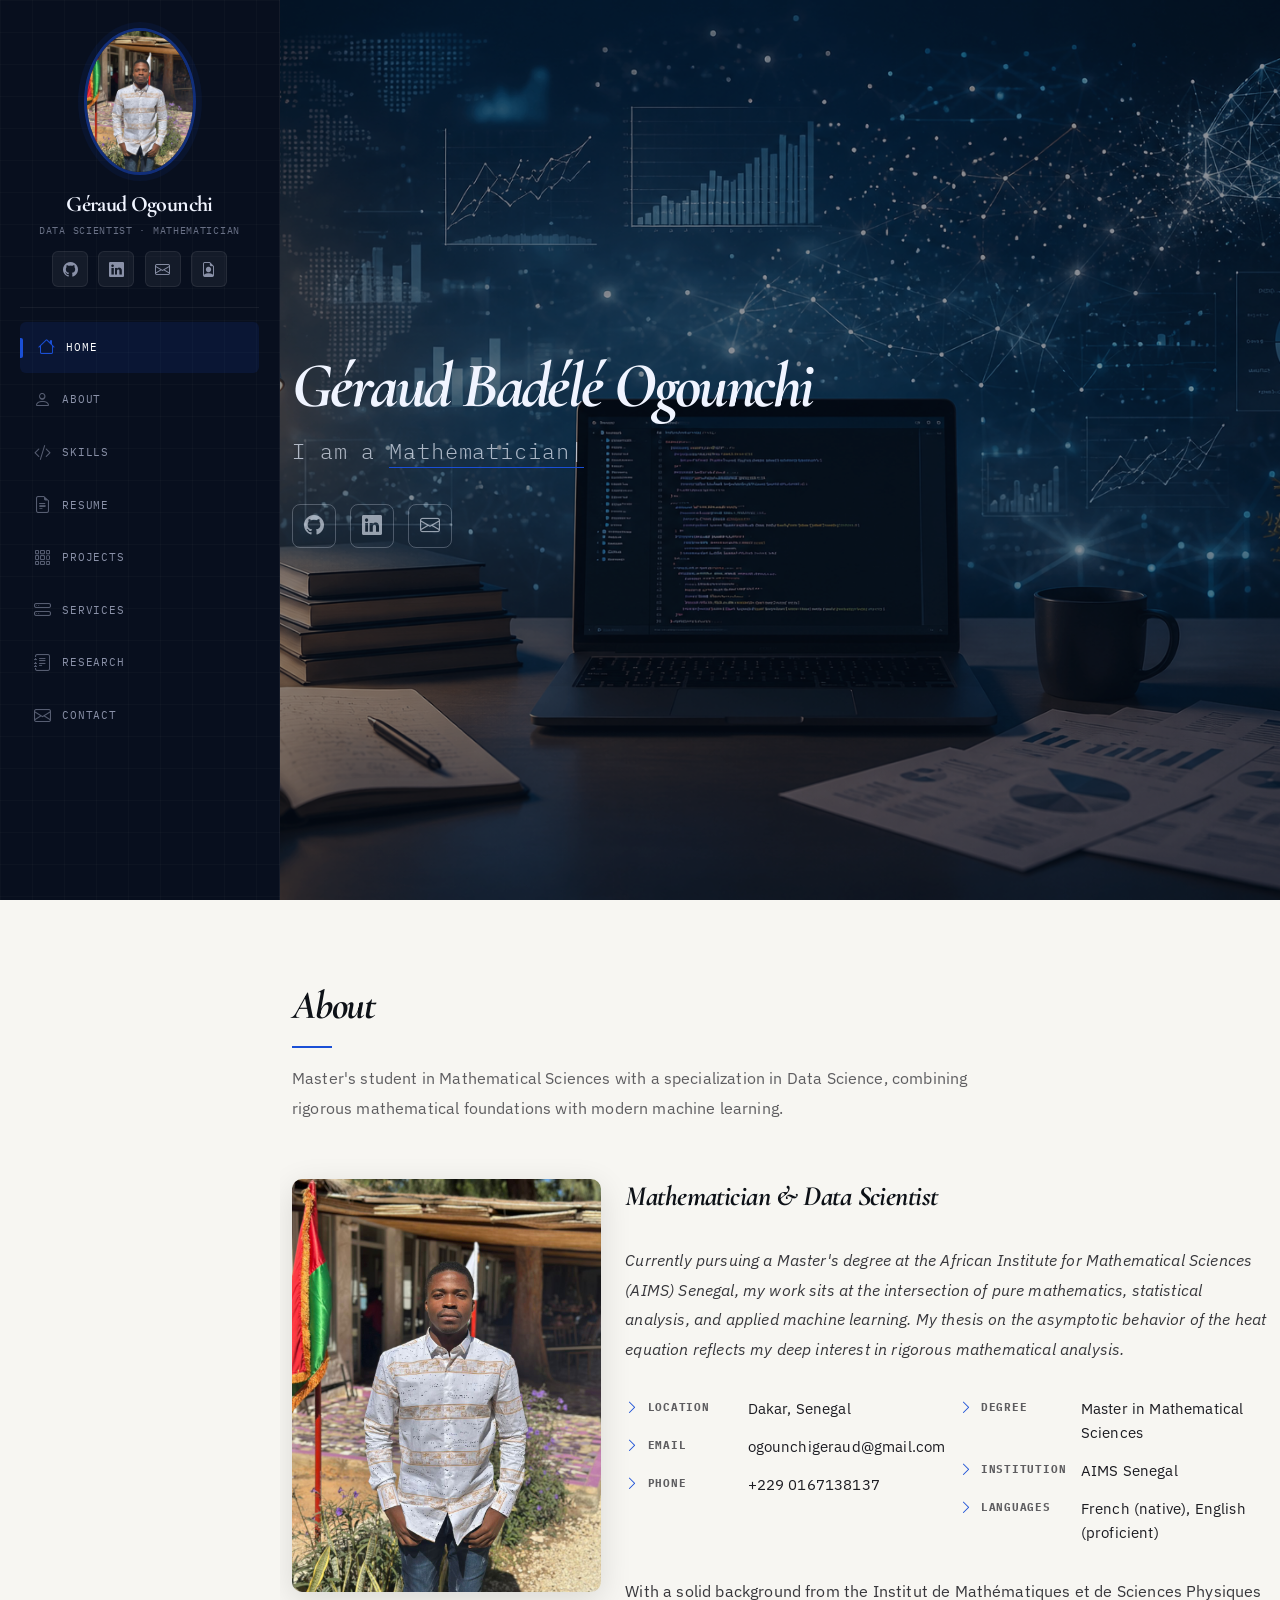
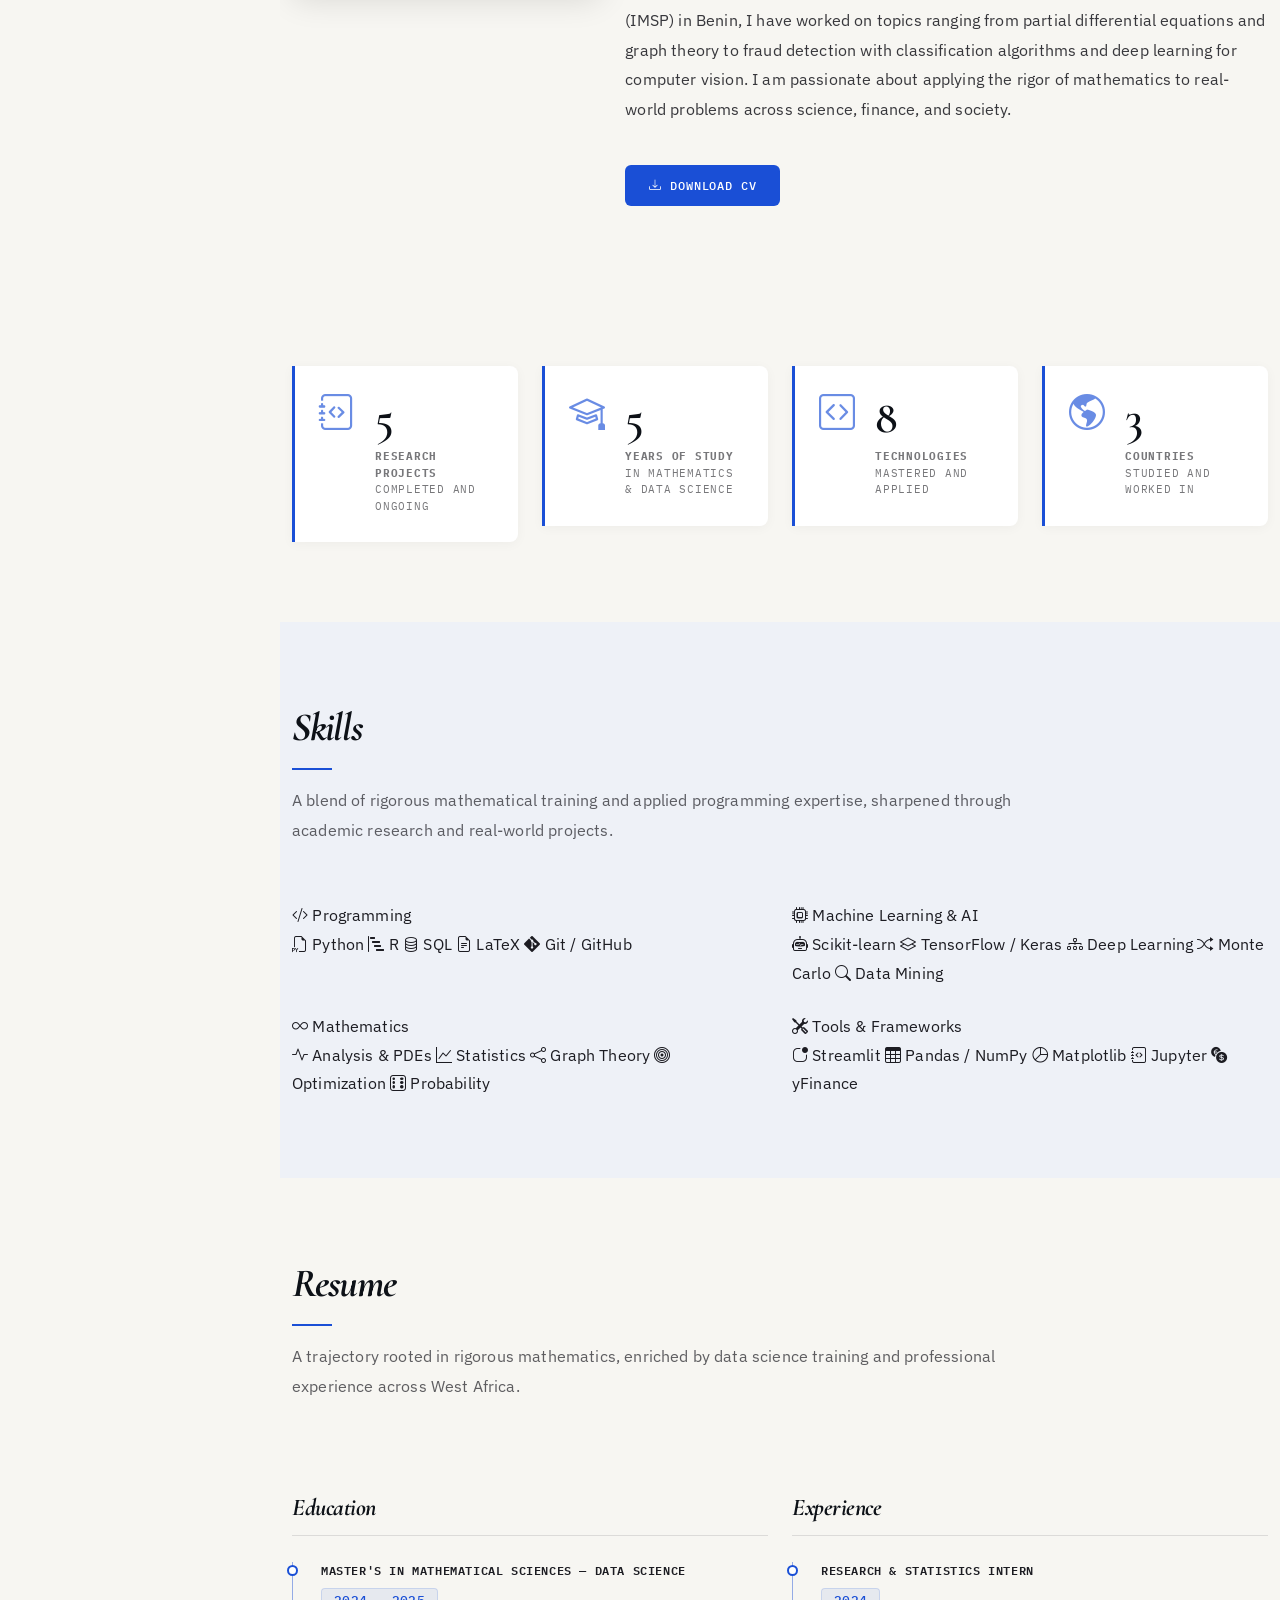
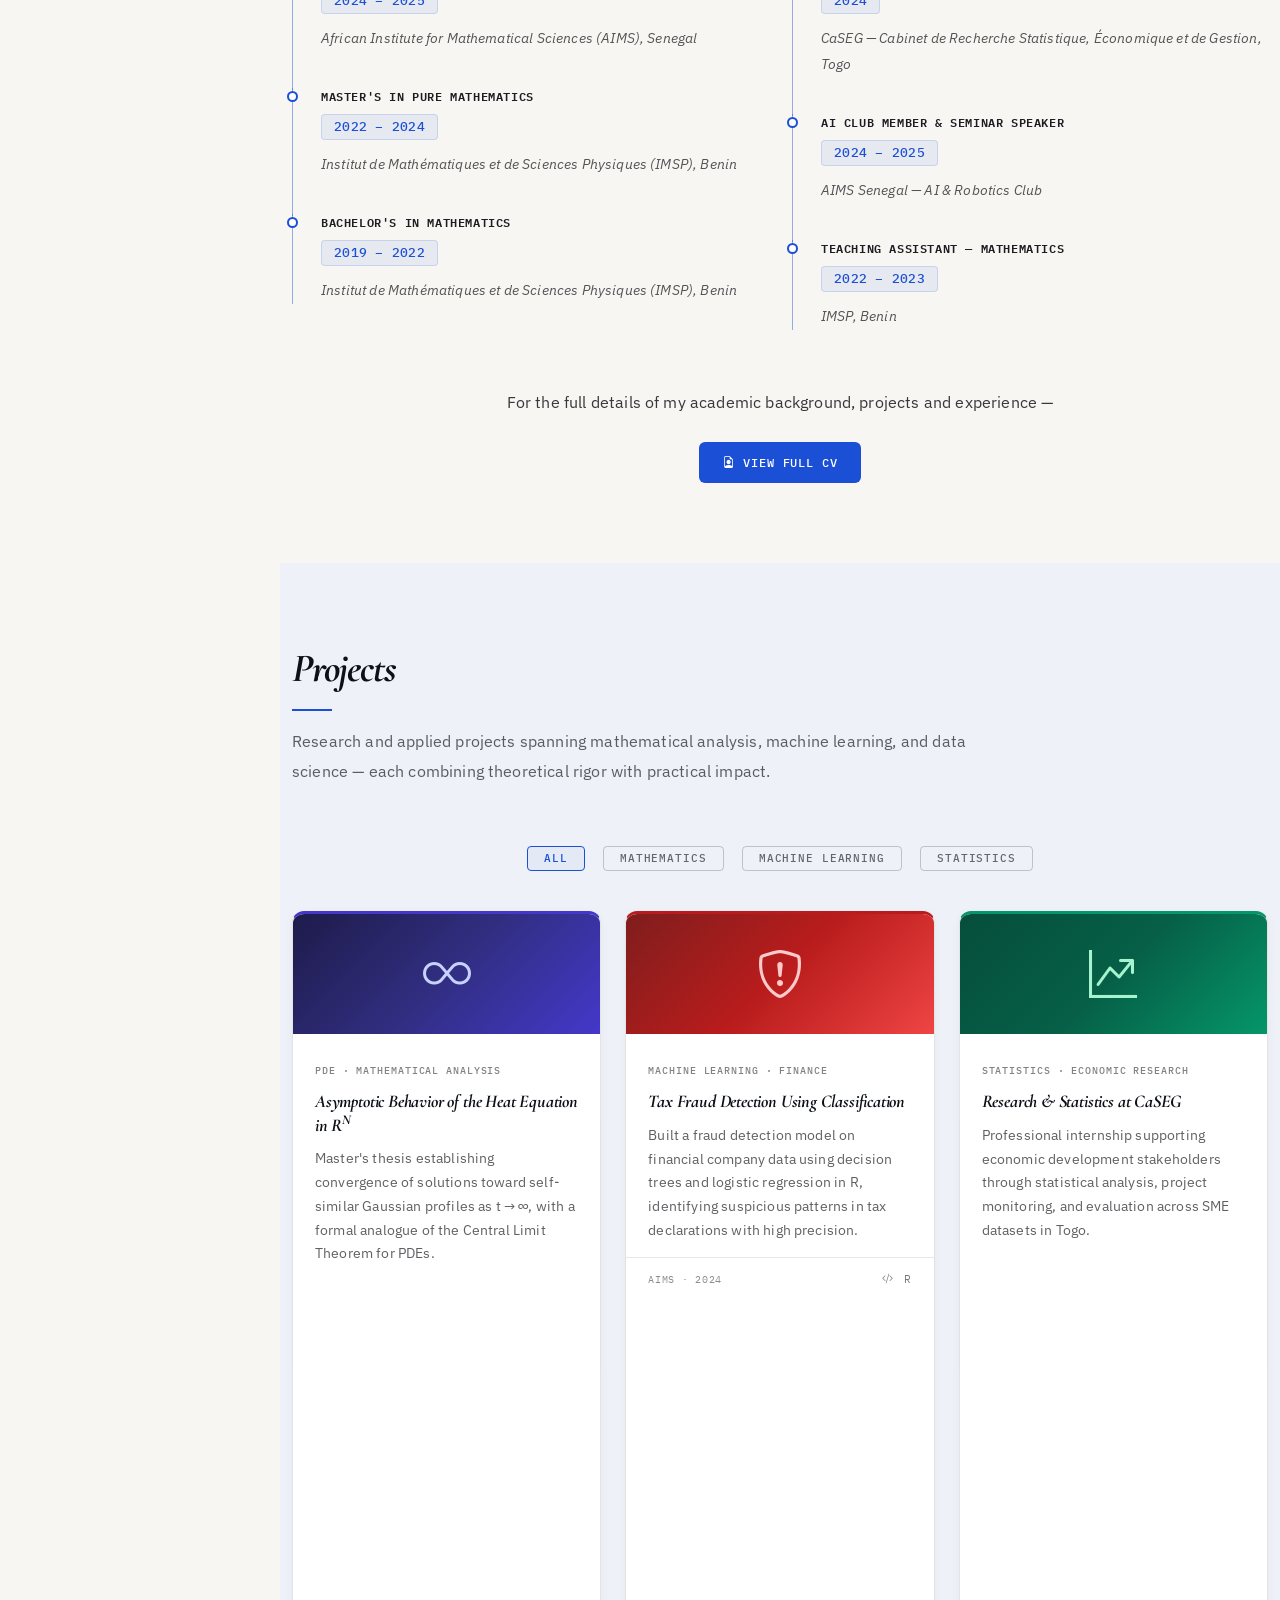
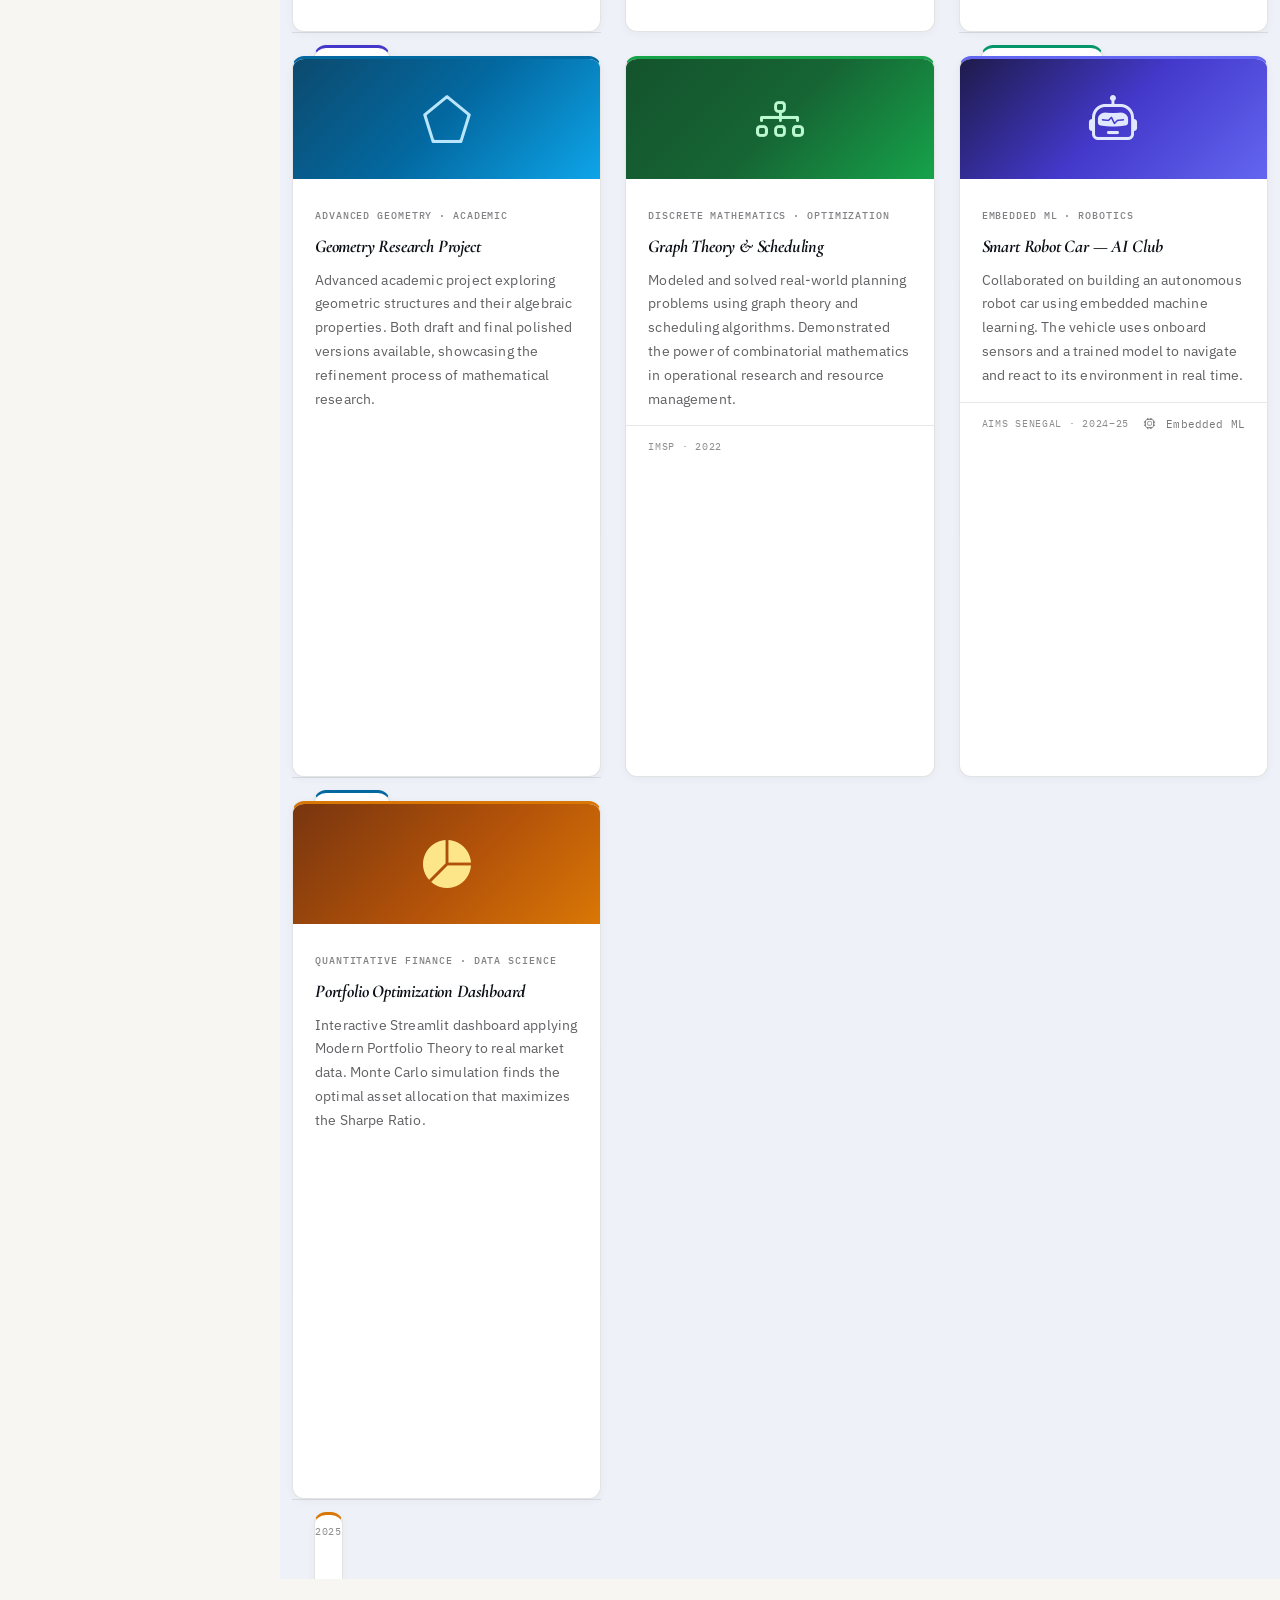
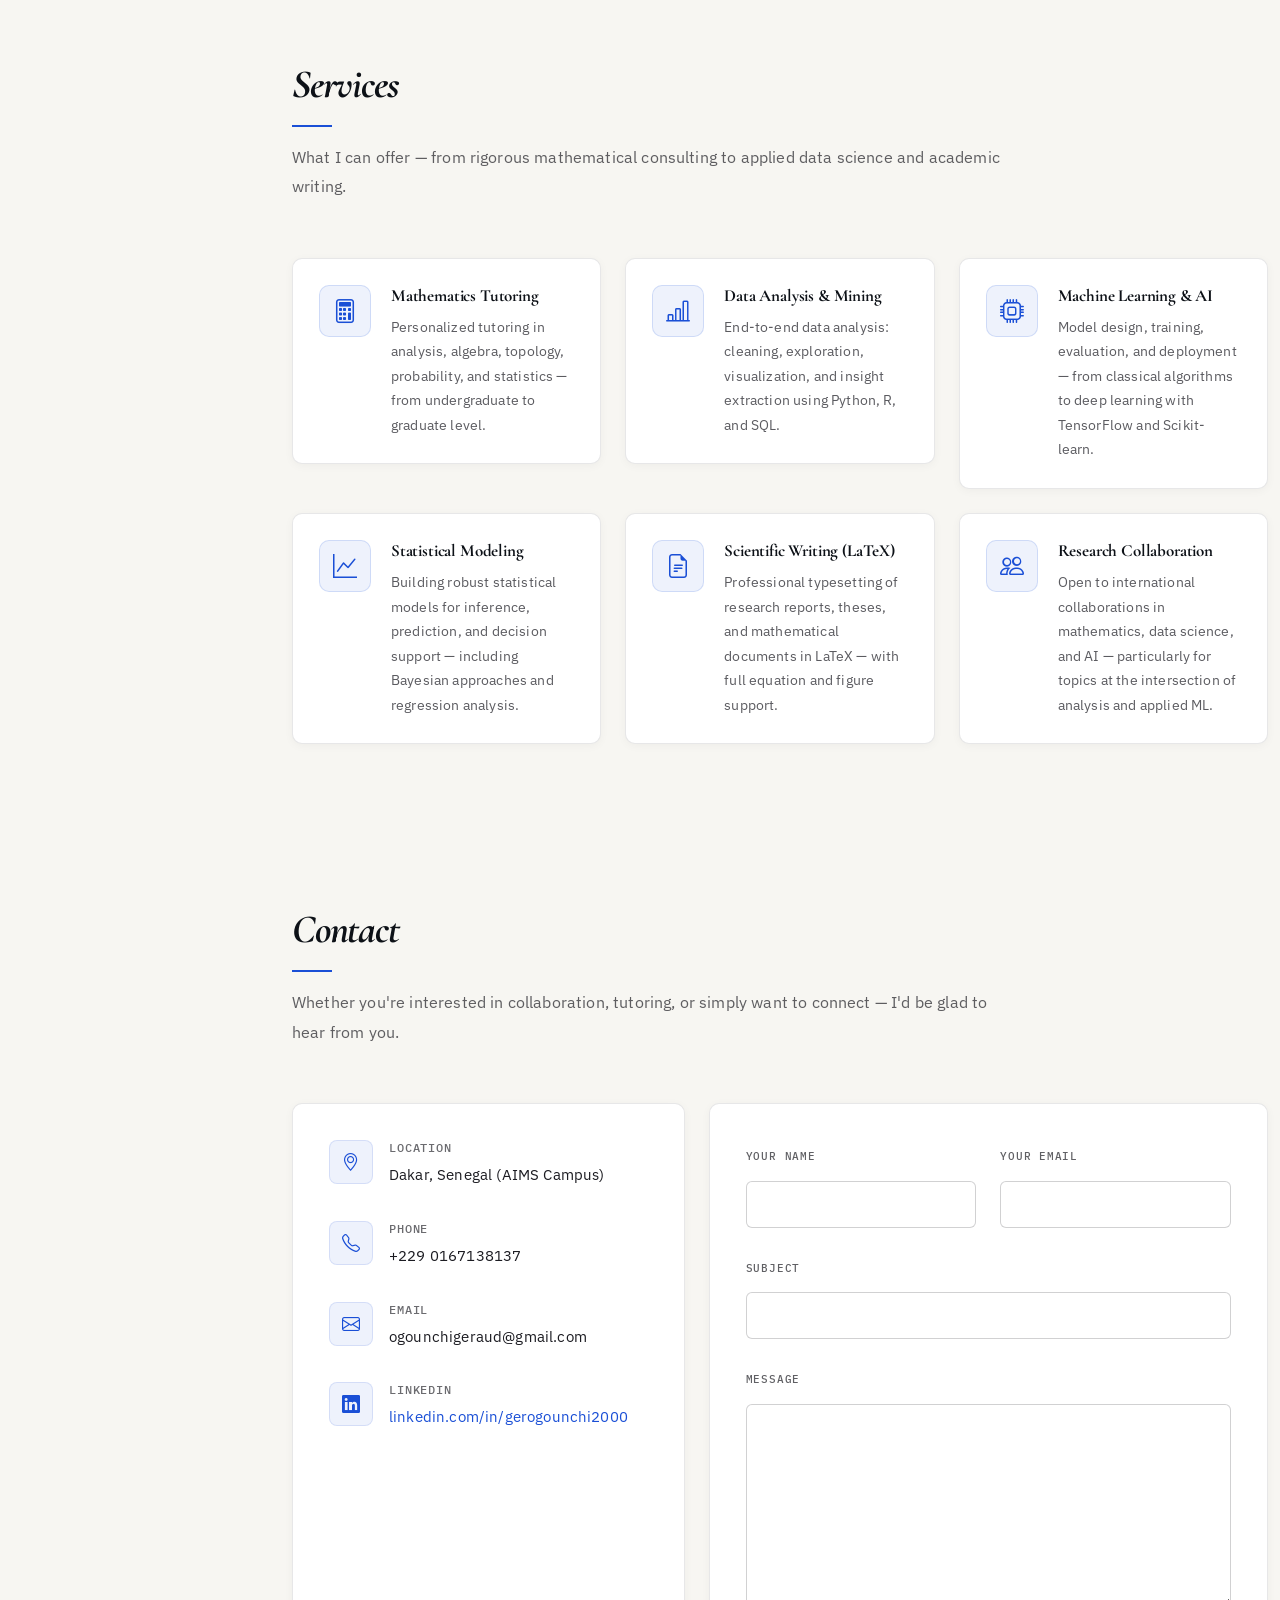
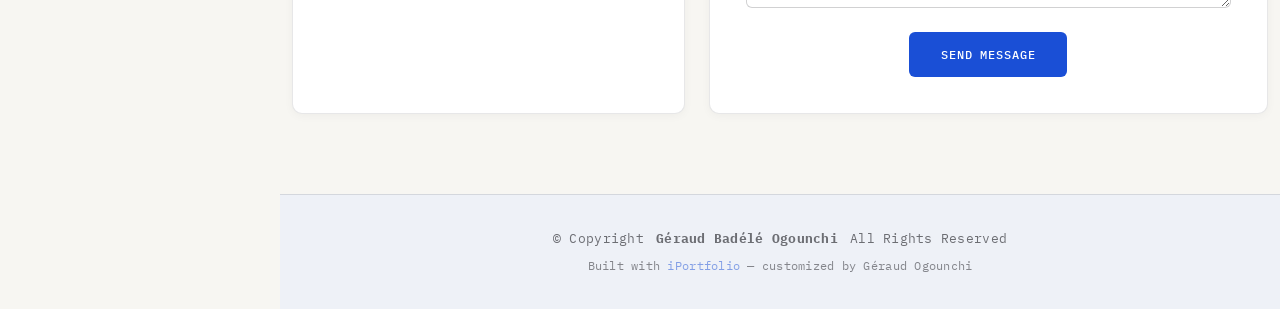
==== commit 5b47891d: "Revise font links and enhance skill display Updated font links and modified skill sections in the re" ====
--- a/index.html
+++ b/index.html
@@ -15,7 +15,7 @@
   <!-- Fonts -->
   <link href="https://fonts.googleapis.com" rel="preconnect">
   <link href="https://fonts.gstatic.com" rel="preconnect" crossorigin>
-  <link href="https://fonts.googleapis.com/css2?family=Cormorant+Garamond:ital,wght@0,400;0,600;0,700;1,400;1,600&family=IBM+Plex+Sans:wght@300;400;500;600&family=IBM+Plex+Mono:wght@400;500&display=swap" rel="stylesheet">
+  <link href="https://fonts.googleapis.com/css2?family=Playfair+Display:ital,wght@0,500;0,600;0,700;0,800;1,500;1,600;1,700&family=Lora:ital,wght@0,400;0,500;0,600;1,400;1,500&family=IBM+Plex+Mono:wght@400;500&display=swap" rel="stylesheet">
 
   <!-- Vendor CSS Files -->
   <link href="assets/vendor/bootstrap/css/bootstrap.min.css" rel="stylesheet">
@@ -173,62 +173,70 @@
       <div class="container" data-aos="fade-up" data-aos-delay="100">
         <div class="row gy-4">
 
-          <div class="col-lg-6">
-            <div class="progress">
-              <span class="skill"><span>Python</span> <i class="val">90%</i></span>
-              <div class="progress-bar-wrap">
-                <div class="progress-bar" role="progressbar" aria-valuenow="90" aria-valuemin="0" aria-valuemax="100"></div>
-              </div>
-            </div>
-
-            <div class="progress">
-              <span class="skill"><span>R (Statistical Computing)</span> <i class="val">85%</i></span>
-              <div class="progress-bar-wrap">
-                <div class="progress-bar" role="progressbar" aria-valuenow="85" aria-valuemin="0" aria-valuemax="100"></div>
-              </div>
-            </div>
-
-            <div class="progress">
-              <span class="skill"><span>LaTeX (Scientific Writing)</span> <i class="val">92%</i></span>
-              <div class="progress-bar-wrap">
-                <div class="progress-bar" role="progressbar" aria-valuenow="92" aria-valuemin="0" aria-valuemax="100"></div>
-              </div>
-            </div>
-
-            <div class="progress">
-              <span class="skill"><span>Machine Learning (Scikit-learn)</span> <i class="val">82%</i></span>
-              <div class="progress-bar-wrap">
-                <div class="progress-bar" role="progressbar" aria-valuenow="82" aria-valuemin="0" aria-valuemax="100"></div>
-              </div>
-            </div>
-          </div>
-
-          <div class="col-lg-6">
-            <div class="progress">
-              <span class="skill"><span>Statistical Analysis</span> <i class="val">88%</i></span>
-              <div class="progress-bar-wrap">
-                <div class="progress-bar" role="progressbar" aria-valuenow="88" aria-valuemin="0" aria-valuemax="100"></div>
-              </div>
-            </div>
-
-            <div class="progress">
-              <span class="skill"><span>TensorFlow / Keras (Deep Learning)</span> <i class="val">74%</i></span>
-              <div class="progress-bar-wrap">
-                <div class="progress-bar" role="progressbar" aria-valuenow="74" aria-valuemin="0" aria-valuemax="100"></div>
-              </div>
-            </div>
-
-            <div class="progress">
-              <span class="skill"><span>SQL &amp; Data Engineering</span> <i class="val">70%</i></span>
-              <div class="progress-bar-wrap">
-                <div class="progress-bar" role="progressbar" aria-valuenow="70" aria-valuemin="0" aria-valuemax="100"></div>
-              </div>
-            </div>
-
-            <div class="progress">
-              <span class="skill"><span>Git &amp; GitHub</span> <i class="val">80%</i></span>
-              <div class="progress-bar-wrap">
-                <div class="progress-bar" role="progressbar" aria-valuenow="80" aria-valuemin="0" aria-valuemax="100"></div>
+          <!-- Programming Languages -->
+          <div class="col-lg-6 col-md-6" data-aos="fade-up" data-aos-delay="100">
+            <div class="skill-card">
+              <div class="skill-card-header">
+                <i class="bi bi-code-slash"></i>
+                <span>Programming</span>
+              </div>
+              <div class="skill-pills">
+                <span class="spill spill-blue"><i class="bi bi-filetype-py"></i> Python</span>
+                <span class="spill spill-blue"><i class="bi bi-bar-chart-steps"></i> R</span>
+                <span class="spill spill-blue"><i class="bi bi-database"></i> SQL</span>
+                <span class="spill spill-blue"><i class="bi bi-file-earmark-text"></i> LaTeX</span>
+                <span class="spill spill-blue"><i class="bi bi-git"></i> Git / GitHub</span>
+              </div>
+            </div>
+          </div>
+
+          <!-- Machine Learning & AI -->
+          <div class="col-lg-6 col-md-6" data-aos="fade-up" data-aos-delay="150">
+            <div class="skill-card">
+              <div class="skill-card-header">
+                <i class="bi bi-cpu"></i>
+                <span>Machine Learning &amp; AI</span>
+              </div>
+              <div class="skill-pills">
+                <span class="spill spill-indigo"><i class="bi bi-robot"></i> Scikit-learn</span>
+                <span class="spill spill-indigo"><i class="bi bi-layers"></i> TensorFlow / Keras</span>
+                <span class="spill spill-indigo"><i class="bi bi-diagram-3"></i> Deep Learning</span>
+                <span class="spill spill-indigo"><i class="bi bi-shuffle"></i> Monte Carlo</span>
+                <span class="spill spill-indigo"><i class="bi bi-search"></i> Data Mining</span>
+              </div>
+            </div>
+          </div>
+
+          <!-- Mathematics -->
+          <div class="col-lg-6 col-md-6" data-aos="fade-up" data-aos-delay="200">
+            <div class="skill-card">
+              <div class="skill-card-header">
+                <i class="bi bi-infinity"></i>
+                <span>Mathematics</span>
+              </div>
+              <div class="skill-pills">
+                <span class="spill spill-violet"><i class="bi bi-activity"></i> Analysis &amp; PDEs</span>
+                <span class="spill spill-violet"><i class="bi bi-graph-up"></i> Statistics</span>
+                <span class="spill spill-violet"><i class="bi bi-share"></i> Graph Theory</span>
+                <span class="spill spill-violet"><i class="bi bi-bullseye"></i> Optimization</span>
+                <span class="spill spill-violet"><i class="bi bi-dice-6"></i> Probability</span>
+              </div>
+            </div>
+          </div>
+
+          <!-- Tools & Frameworks -->
+          <div class="col-lg-6 col-md-6" data-aos="fade-up" data-aos-delay="250">
+            <div class="skill-card">
+              <div class="skill-card-header">
+                <i class="bi bi-tools"></i>
+                <span>Tools &amp; Frameworks</span>
+              </div>
+              <div class="skill-pills">
+                <span class="spill spill-teal"><i class="bi bi-app-indicator"></i> Streamlit</span>
+                <span class="spill spill-teal"><i class="bi bi-table"></i> Pandas / NumPy</span>
+                <span class="spill spill-teal"><i class="bi bi-pie-chart"></i> Matplotlib</span>
+                <span class="spill spill-teal"><i class="bi bi-journal-code"></i> Jupyter</span>
+                <span class="spill spill-teal"><i class="bi bi-currency-exchange"></i> yFinance</span>
               </div>
             </div>
           </div>
@@ -251,75 +259,56 @@
             <h3 class="resume-title">Education</h3>
 
             <div class="resume-item">
-              <h4>Master's in Mathematical Sciences — Data Science Track</h4>
+              <h4>Master's in Mathematical Sciences — Data Science</h4>
               <h5>2024 – 2025</h5>
               <p><em>African Institute for Mathematical Sciences (AIMS), Senegal</em></p>
-              <ul>
-                <li>Intensive research-based master's program in applied and computational mathematics.</li>
-                <li>Coursework: Machine Learning, Statistical Modeling, Deep Learning, Data Mining, High-Performance Computing.</li>
-                <li>Member of the AIMS AI Club — built a smart robot car with embedded ML systems.</li>
-                <li>Presented at the 2024–2025 general seminar on ML algorithms for data mining.</li>
-              </ul>
             </div>
 
             <div class="resume-item">
               <h4>Master's in Pure Mathematics</h4>
               <h5>2022 – 2024</h5>
               <p><em>Institut de Mathématiques et de Sciences Physiques (IMSP), Benin</em></p>
-              <ul>
-                <li>Specialized in mathematical analysis and partial differential equations.</li>
-                <li>Master's thesis: <em>Asymptotic Behavior and Self-Similar Profiles of the Heat Equation in R<sup>N</sup></em>.</li>
-                <li>Established convergence rates of order t<sup>−1/2</sup> via finite moment analysis — a PDE analogue of the Central Limit Theorem.</li>
-              </ul>
             </div>
 
             <div class="resume-item">
               <h4>Bachelor's in Mathematics</h4>
               <h5>2019 – 2022</h5>
               <p><em>Institut de Mathématiques et de Sciences Physiques (IMSP), Benin</em></p>
-              <ul>
-                <li>Strong foundation in analysis, algebra, topology, and discrete mathematics.</li>
-                <li>Research project on graph theory and scheduling algorithms.</li>
-              </ul>
             </div>
           </div>
 
           <div class="col-lg-6" data-aos="fade-up" data-aos-delay="200">
-            <h3 class="resume-title">Experience &amp; Activities</h3>
+            <h3 class="resume-title">Experience</h3>
 
             <div class="resume-item">
               <h4>Research &amp; Statistics Intern</h4>
               <h5>2024</h5>
               <p><em>CaSEG — Cabinet de Recherche Statistique, Économique et de Gestion, Togo</em></p>
-              <ul>
-                <li>Supported economic development stakeholders through statistical analysis, project design, and monitoring.</li>
-                <li>Performed data cleaning, exploratory analysis, and reporting on SME/SMI performance datasets.</li>
-                <li>Contributed to management analysis activities and drafted structured evaluation reports.</li>
-              </ul>
             </div>
 
             <div class="resume-item">
               <h4>AI Club Member &amp; Seminar Speaker</h4>
               <h5>2024 – 2025</h5>
               <p><em>AIMS Senegal — AI &amp; Robotics Club</em></p>
-              <ul>
-                <li>Collaborated on building a smart robot car using embedded machine learning (Raspberry Pi / Arduino).</li>
-                <li>Led a seminar presentation: <em>"Using ML Algorithms for Data Mining — Case Study of Exam Data."</em></li>
-              </ul>
             </div>
 
             <div class="resume-item">
               <h4>Teaching Assistant — Mathematics</h4>
               <h5>2022 – 2023</h5>
               <p><em>IMSP, Benin</em></p>
-              <ul>
-                <li>Tutored undergraduate students in analysis, algebra, and probability theory.</li>
-                <li>Assisted in the preparation and correction of problem sets and exams.</li>
-              </ul>
-            </div>
-          </div>
-
-        </div>
+            </div>
+          </div>
+
+        </div>
+
+        <!-- CV Download CTA -->
+        <div class="text-center mt-5" data-aos="fade-up" data-aos-delay="300">
+          <p class="resume-cta-text">For the full details of my academic background, projects and experience —</p>
+          <a href="CV_Geraud.pdf" target="_blank" class="btn-download mt-2">
+            <i class="bi bi-file-earmark-person me-2"></i>View Full CV
+          </a>
+        </div>
+
       </div>
     </section><!-- /Resume Section -->
 
--- a/assets/css/main.css
+++ b/assets/css/main.css
@@ -1,10 +1,11 @@
 /**
- * Portfolio — Data Scientist · Mathematician
+ * Portfolio — Géraud Badélé Ogounchi
+ * Mathematician & Data Scientist
  * Aesthetic: Academic precision meets modern data science
  * Fonts: Cormorant Garamond (headings) · IBM Plex Sans (body) · IBM Plex Mono (nav/code)
  */
 
-@import url('https://fonts.googleapis.com/css2?family=Cormorant+Garamond:ital,wght@0,400;0,600;0,700;1,400&family=IBM+Plex+Sans:wght@300;400;500;600&family=IBM+Plex+Mono:wght@400;500&display=swap');
+@import url('https://fonts.googleapis.com/css2?family=Cormorant+Garamond:ital,wght@0,400;0,600;0,700;1,400;1,600&family=IBM+Plex+Sans:wght@300;400;500;600&family=IBM+Plex+Mono:wght@400;500&display=swap');
 
 /*--------------------------------------------------------------
 # Font & Color Variables
@@ -51,16 +52,24 @@
 }
 
 /*--------------------------------------------------------------
-# General Styling
+# General Styling — Improved Readability
 --------------------------------------------------------------*/
 body {
   color: var(--default-color);
   background-color: var(--background-color);
   font-family: var(--default-font);
-  font-size: 15px;
-  line-height: 1.75;
+  font-size: 16px;
+  line-height: 1.8;
   font-weight: 400;
   letter-spacing: 0.01em;
+  -webkit-font-smoothing: antialiased;
+  -moz-osx-font-smoothing: grayscale;
+}
+
+p {
+  color: color-mix(in srgb, var(--default-color), transparent 12%);
+  line-height: 1.85;
+  margin-bottom: 1rem;
 }
 
 a {
@@ -78,8 +87,11 @@
   font-family: var(--heading-font);
   font-weight: 600;
   letter-spacing: -0.02em;
-  line-height: 1.2;
-}
+  line-height: 1.25;
+}
+
+h3 { font-size: 1.35rem; }
+h4 { font-size: 1.1rem; }
 
 /*--------------------------------------------------------------
 # PHP Email Form
@@ -148,23 +160,20 @@
   overflow-y: auto;
   z-index: 997;
   border-right: 1px solid rgba(255, 255, 255, 0.05);
-
-  /* Subtle grid texture — mathematical graph paper feel */
   background-image:
-    linear-gradient(rgba(255,255,255,0.025) 1px, transparent 1px),
-    linear-gradient(90deg, rgba(255,255,255,0.025) 1px, transparent 1px);
+    linear-gradient(rgba(255,255,255,0.02) 1px, transparent 1px),
+    linear-gradient(90deg, rgba(255,255,255,0.02) 1px, transparent 1px);
   background-size: 32px 32px;
 }
 
-/* Scrollbar styling for sidebar */
 .header::-webkit-scrollbar { width: 4px; }
 .header::-webkit-scrollbar-track { background: transparent; }
 .header::-webkit-scrollbar-thumb { background: rgba(255,255,255,0.1); border-radius: 2px; }
 
 .header .profile-img img {
-  margin: 24px auto 16px;
+  margin: 28px auto 16px;
   display: block;
-  width: 110px;
+  width: 112px;
   border-radius: 50%;
   border: 3px solid rgba(26, 79, 214, 0.5);
   box-shadow: 0 0 0 6px rgba(26, 79, 214, 0.08);
@@ -177,7 +186,7 @@
 
 .header .logo {
   line-height: 1;
-  margin-bottom: 12px;
+  margin-bottom: 14px;
   text-align: center;
 }
 
@@ -197,14 +206,14 @@
   font-family: var(--nav-font);
   font-size: 10px;
   font-weight: 400;
-  color: rgba(138, 145, 168, 0.7);
-  letter-spacing: 0.08em;
+  color: rgba(138, 145, 168, 0.75);
+  letter-spacing: 0.07em;
   text-transform: uppercase;
-  margin-top: 5px;
+  margin-top: 6px;
 }
 
 .header .social-links {
-  margin: 0 0 18px 0;
+  margin: 0 0 20px 0;
   text-align: center;
 }
 
@@ -307,7 +316,6 @@
   transition: opacity 0.2s ease;
 }
 
-/* Active indicator — left accent line */
 .navmenu a:hover,
 .navmenu .active,
 .navmenu .active:focus {
@@ -323,7 +331,6 @@
   opacity: 1;
 }
 
-/* Active left border pill */
 .navmenu .active::before,
 .navmenu .active:focus::before {
   content: "";
@@ -337,7 +344,6 @@
 
 .navmenu a { position: relative; }
 
-/* Dropdown */
 .navmenu .dropdown { display: block; }
 
 .navmenu .dropdown a,
@@ -392,7 +398,6 @@
   transform: rotate(180deg);
 }
 
-/* Divider above nav */
 .navmenu ul::before {
   content: "";
   display: block;
@@ -501,7 +506,7 @@
 }
 
 .page-title h1 {
-  font-size: 28px;
+  font-size: 30px;
   font-weight: 700;
   font-family: var(--heading-font);
 }
@@ -534,7 +539,7 @@
 .section {
   color: var(--default-color);
   background-color: var(--background-color);
-  padding: 72px 0;
+  padding: 80px 0;
   overflow: clip;
 }
 
@@ -542,12 +547,12 @@
 # Section Titles
 --------------------------------------------------------------*/
 .section-title {
-  padding-bottom: 52px;
+  padding-bottom: 56px;
   position: relative;
 }
 
 .section-title h2 {
-  font-size: 38px;
+  font-size: 40px;
   font-weight: 700;
   margin-bottom: 16px;
   padding-bottom: 18px;
@@ -556,7 +561,6 @@
   letter-spacing: -0.03em;
 }
 
-/* Accent underline */
 .section-title h2:after {
   content: "";
   position: absolute;
@@ -570,9 +574,10 @@
 
 .section-title p {
   margin-bottom: 0;
-  font-size: 15px;
-  color: color-mix(in srgb, var(--default-color), transparent 35%);
-  line-height: 1.8;
+  font-size: 16px;
+  color: color-mix(in srgb, var(--default-color), transparent 30%);
+  line-height: 1.85;
+  max-width: 720px;
 }
 
 /*--------------------------------------------------------------
@@ -600,7 +605,7 @@
 
 .hero:before {
   content: "";
-  background: color-mix(in srgb, var(--background-color), transparent 60%);
+  background: color-mix(in srgb, var(--background-color), transparent 55%);
   position: absolute;
   inset: 0;
   z-index: 2;
@@ -610,7 +615,7 @@
 
 .hero h2 {
   margin: 0;
-  font-size: 62px;
+  font-size: 64px;
   font-weight: 700;
   letter-spacing: -0.04em;
   font-style: italic;
@@ -618,8 +623,8 @@
 }
 
 .hero p {
-  margin: 10px 0 0 0;
-  font-size: 20px;
+  margin: 12px 0 0 0;
+  font-size: 22px;
   font-family: var(--nav-font);
   font-weight: 300;
   letter-spacing: 0.04em;
@@ -633,7 +638,7 @@
 }
 
 .hero .social-links {
-  margin-top: 28px;
+  margin-top: 32px;
 }
 
 .hero .social-links a {
@@ -641,11 +646,11 @@
   display: inline-flex;
   align-items: center;
   justify-content: center;
-  width: 42px;
-  height: 42px;
+  width: 44px;
+  height: 44px;
   border-radius: 8px;
-  border: 1px solid color-mix(in srgb, var(--default-color), transparent 75%);
-  color: color-mix(in srgb, var(--default-color), transparent 40%);
+  border: 1px solid color-mix(in srgb, var(--default-color), transparent 72%);
+  color: color-mix(in srgb, var(--default-color), transparent 35%);
   margin-right: 10px;
   transition: all 0.25s ease;
 }
@@ -658,18 +663,26 @@
 }
 
 @media (max-width: 768px) {
-  .hero h2 { font-size: 36px; }
-  .hero p { font-size: 16px; }
+  .hero h2 { font-size: 38px; }
+  .hero p { font-size: 17px; }
 }
 
 /*--------------------------------------------------------------
 # About Section
 --------------------------------------------------------------*/
+.about .about-photo {
+  border-radius: 10px;
+  box-shadow: 0 8px 32px rgba(0,0,0,0.12);
+  width: 100%;
+  object-fit: cover;
+}
+
 .about .content h2 {
   font-weight: 700;
-  font-size: 26px;
+  font-size: 28px;
   font-style: italic;
-  margin-bottom: 20px;
+  margin-bottom: 16px;
+  line-height: 1.25;
 }
 
 .about .content ul {
@@ -681,26 +694,51 @@
   margin-bottom: 14px;
   display: flex;
   align-items: flex-start;
-  font-size: 14px;
+  font-size: 15px;
+  line-height: 1.6;
 }
 
 .about .content ul strong {
-  margin-right: 8px;
+  margin-right: 10px;
   font-family: var(--nav-font);
   font-size: 11px;
-  letter-spacing: 0.06em;
+  letter-spacing: 0.07em;
   text-transform: uppercase;
   color: color-mix(in srgb, var(--default-color), transparent 30%);
   white-space: nowrap;
-  min-width: 80px;
+  min-width: 90px;
+  padding-top: 2px;
 }
 
 .about .content ul i {
   font-size: 14px;
   margin-right: 8px;
   color: var(--accent-color);
-  line-height: 1.6;
+  line-height: 1.7;
   flex-shrink: 0;
+}
+
+.btn-download {
+  display: inline-flex;
+  align-items: center;
+  padding: 10px 24px;
+  background: var(--accent-color);
+  color: #ffffff;
+  border-radius: 6px;
+  font-family: var(--nav-font);
+  font-size: 12px;
+  letter-spacing: 0.07em;
+  text-transform: uppercase;
+  font-weight: 500;
+  transition: all 0.25s ease;
+  margin-top: 8px;
+}
+
+.btn-download:hover {
+  background: color-mix(in srgb, var(--accent-color), #000 15%);
+  color: #ffffff;
+  transform: translateY(-2px);
+  box-shadow: 0 6px 20px rgba(26, 79, 214, 0.4);
 }
 
 /*--------------------------------------------------------------
@@ -709,15 +747,16 @@
 .stats .stats-item {
   padding: 28px 24px;
   width: 100%;
-  border-left: 2px solid var(--accent-color);
+  border-left: 3px solid var(--accent-color);
   background: var(--surface-color);
   border-radius: 0 8px 8px 0;
   transition: all 0.25s ease;
+  box-shadow: 0 2px 12px rgba(0,0,0,0.04);
 }
 
 .stats .stats-item:hover {
   transform: translateX(4px);
-  box-shadow: -4px 0 0 0 var(--accent-color);
+  box-shadow: -4px 0 0 0 var(--accent-color), 0 4px 18px rgba(0,0,0,0.08);
 }
 
 .stats .stats-item i {
@@ -726,44 +765,45 @@
   font-size: 36px;
   float: left;
   line-height: 0;
-  opacity: 0.7;
+  opacity: 0.65;
 }
 
 .stats .stats-item .purecounter {
   color: var(--heading-color);
-  font-size: 44px;
+  font-size: 46px;
   line-height: 1;
   display: block;
   font-weight: 600;
   font-family: var(--heading-font);
-  margin-left: 52px;
+  margin-left: 56px;
 }
 
 .stats .stats-item p {
-  color: color-mix(in srgb, var(--default-color), transparent 45%);
+  color: color-mix(in srgb, var(--default-color), transparent 40%);
   padding: 8px 0 0 0;
-  margin: 0 0 0 52px;
+  margin: 0 0 0 56px;
   font-family: var(--nav-font);
   font-size: 11px;
-  letter-spacing: 0.08em;
+  letter-spacing: 0.07em;
   text-transform: uppercase;
+  line-height: 1.5;
 }
 
 /*--------------------------------------------------------------
 # Skills Section — Refined Progress Bars
 --------------------------------------------------------------*/
 .skills .progress {
-  height: 56px;
+  height: 60px;
   display: block;
   background: none;
   border-radius: 0;
-  margin-bottom: 6px;
+  margin-bottom: 8px;
 }
 
 .skills .progress .skill {
   color: var(--heading-color);
   padding: 0;
-  margin: 0 0 8px 0;
+  margin: 0 0 10px 0;
   text-transform: uppercase;
   display: block;
   font-weight: 500;
@@ -776,34 +816,33 @@
   float: right;
   font-style: normal;
   color: var(--accent-color);
-  font-weight: 500;
+  font-weight: 600;
 }
 
 .skills .progress-bar-wrap {
-  background: color-mix(in srgb, var(--default-color), transparent 92%);
-  height: 4px;
-  border-radius: 2px;
+  background: color-mix(in srgb, var(--default-color), transparent 90%);
+  height: 5px;
+  border-radius: 3px;
   overflow: visible;
   position: relative;
 }
 
 .skills .progress-bar {
   width: 1px;
-  height: 4px;
+  height: 5px;
   transition: width 1.2s cubic-bezier(0.4, 0, 0.2, 1);
   background: linear-gradient(90deg, var(--accent-color), #4d8aff);
-  border-radius: 2px;
+  border-radius: 3px;
   position: relative;
 }
 
-/* Tick mark at the end of the bar */
 .skills .progress-bar::after {
   content: "";
   position: absolute;
   right: -1px;
   top: -4px;
   width: 2px;
-  height: 12px;
+  height: 13px;
   background: var(--accent-color);
   border-radius: 1px;
 }
@@ -813,33 +852,32 @@
 --------------------------------------------------------------*/
 .resume .resume-title {
   color: var(--heading-color);
-  font-size: 22px;
+  font-size: 24px;
   font-weight: 700;
   font-style: italic;
   font-family: var(--heading-font);
-  margin-top: 32px;
-  margin-bottom: 24px;
-  padding-bottom: 10px;
+  margin-top: 36px;
+  margin-bottom: 28px;
+  padding-bottom: 12px;
   border-bottom: 1px solid color-mix(in srgb, var(--default-color), transparent 88%);
 }
 
 .resume .resume-item {
-  padding: 0 0 28px 24px;
+  padding: 0 0 28px 28px;
   margin-top: -2px;
   border-left: 1px solid color-mix(in srgb, var(--accent-color), transparent 55%);
   position: relative;
 }
 
 .resume .resume-item h4 {
-  line-height: 1.3;
-  font-size: 16px;
+  line-height: 1.4;
+  font-size: 12px;
   font-weight: 600;
   text-transform: uppercase;
   color: var(--default-color);
   margin-bottom: 6px;
   font-family: var(--nav-font);
-  letter-spacing: 0.04em;
-  font-size: 12px;
+  letter-spacing: 0.05em;
 }
 
 .resume .resume-item h5 {
@@ -847,7 +885,7 @@
   padding: 4px 12px;
   display: inline-block;
   font-weight: 500;
-  margin-bottom: 10px;
+  margin-bottom: 12px;
   font-family: var(--nav-font);
   background: rgba(26, 79, 214, 0.07);
   color: var(--accent-color);
@@ -856,27 +894,34 @@
   border: 1px solid rgba(26, 79, 214, 0.15);
 }
 
+.resume .resume-item p {
+  font-size: 14px;
+  font-style: italic;
+  color: color-mix(in srgb, var(--default-color), transparent 25%);
+  margin-bottom: 10px;
+}
+
 .resume .resume-item ul {
   padding-left: 16px;
-  font-size: 14px;
+  font-size: 15px;
+  margin-bottom: 0;
 }
 
 .resume .resume-item ul li {
   padding-bottom: 8px;
-  color: color-mix(in srgb, var(--default-color), transparent 20%);
-  line-height: 1.65;
+  color: color-mix(in srgb, var(--default-color), transparent 15%);
+  line-height: 1.75;
 }
 
 .resume .resume-item:last-child { padding-bottom: 0; }
 
-/* Dot on timeline */
 .resume .resume-item::before {
   content: "";
   position: absolute;
-  width: 10px;
-  height: 10px;
+  width: 11px;
+  height: 11px;
   border-radius: 50%;
-  left: -5.5px;
+  left: -6px;
   top: 3px;
   background: var(--surface-color);
   border: 2px solid var(--accent-color);
@@ -888,121 +933,235 @@
 }
 
 /*--------------------------------------------------------------
-# Portfolio Section
---------------------------------------------------------------*/
-.portfolio .portfolio-filters {
+# Projects Section — Icon-Based Cards (New Design)
+--------------------------------------------------------------*/
+.portfolio-filters {
   padding: 0;
-  margin: 0 auto 24px auto;
+  margin: 0 auto 32px auto;
   list-style: none;
   text-align: center;
   font-family: var(--nav-font);
 }
 
-.portfolio .portfolio-filters li {
+.portfolio-filters li {
   cursor: pointer;
   display: inline-block;
-  padding: 5px 14px;
+  padding: 6px 16px;
   font-size: 11px;
-  font-weight: 400;
+  font-weight: 500;
   margin: 0 4px 8px;
   line-height: 1;
   text-transform: uppercase;
   letter-spacing: 0.08em;
   border-radius: 4px;
-  border: 1px solid color-mix(in srgb, var(--default-color), transparent 80%);
+  border: 1px solid color-mix(in srgb, var(--default-color), transparent 78%);
   transition: all 0.25s ease;
-}
-
-.portfolio .portfolio-filters li:hover,
-.portfolio .portfolio-filters li.filter-active {
+  color: color-mix(in srgb, var(--default-color), transparent 35%);
+}
+
+.portfolio-filters li:hover,
+.portfolio-filters li.filter-active {
   color: var(--accent-color);
   border-color: var(--accent-color);
   background: rgba(26, 79, 214, 0.05);
 }
 
-.portfolio .portfolio-content {
+/* --- New Project Card Style --- */
+.project-placeholder {
+  padding: 0;
+  border-radius: 12px;
+  background: var(--surface-color);
+  border: 1px solid color-mix(in srgb, var(--default-color), transparent 88%);
+  overflow: hidden;
+  display: flex;
+  flex-direction: column;
+  height: 100%;
+  min-height: 320px;
+  transition: all 0.3s cubic-bezier(0.4, 0, 0.2, 1);
+  box-shadow: 0 2px 10px rgba(0,0,0,0.04);
+  cursor: pointer;
+}
+
+.project-placeholder:hover {
+  transform: translateY(-6px);
+  box-shadow: 0 16px 40px rgba(0, 0, 0, 0.12);
+  border-color: color-mix(in srgb, var(--default-color), transparent 70%);
+}
+
+/* Icon header block */
+.project-icon-wrap {
+  display: flex;
+  align-items: center;
+  justify-content: center;
+  height: 120px;
   position: relative;
   overflow: hidden;
-  border-radius: 8px;
-}
-
-.portfolio .portfolio-content img { transition: transform 0.4s ease; }
-
-.portfolio .portfolio-content .portfolio-info {
-  opacity: 0;
-  position: absolute;
-  inset: 0;
-  z-index: 3;
-  transition: all 0.3s ease;
-  background: rgba(8, 15, 30, 0.82);
-  padding: 20px;
-  backdrop-filter: blur(2px);
-}
-
-.portfolio .portfolio-content .portfolio-info h4 {
+}
+
+.project-icon {
+  font-size: 48px;
+  line-height: 1;
+  position: relative;
+  z-index: 1;
+  transition: transform 0.3s ease;
+}
+
+.project-placeholder:hover .project-icon {
+  transform: scale(1.12);
+}
+
+/* Body */
+.project-body {
+  padding: 20px 22px 14px;
+  flex: 1;
+}
+
+.project-tag {
+  display: inline-block;
+  font-family: var(--nav-font);
+  font-size: 10px;
+  font-weight: 500;
+  text-transform: uppercase;
+  letter-spacing: 0.09em;
+  color: color-mix(in srgb, var(--default-color), transparent 45%);
+  margin-bottom: 10px;
+}
+
+.project-placeholder h3 {
+  font-size: 18px;
+  font-weight: 700;
+  margin-bottom: 10px;
+  color: var(--heading-color);
+  line-height: 1.3;
+  font-style: italic;
+  font-family: var(--heading-font);
+  letter-spacing: -0.01em;
+}
+
+.project-body p {
+  font-size: 14px;
+  color: color-mix(in srgb, var(--default-color), transparent 30%);
+  margin-bottom: 0;
+  line-height: 1.7;
+}
+
+/* Footer */
+.project-footer {
+  display: flex;
+  align-items: center;
+  justify-content: space-between;
+  padding: 12px 22px 18px;
+  border-top: 1px solid color-mix(in srgb, var(--default-color), transparent 90%);
+}
+
+.project-year {
+  font-family: var(--nav-font);
+  font-size: 10px;
+  letter-spacing: 0.07em;
+  text-transform: uppercase;
+  color: color-mix(in srgb, var(--default-color), transparent 50%);
+}
+
+.project-tools {
+  font-family: var(--nav-font);
   font-size: 11px;
-  padding: 4px 10px;
+  color: color-mix(in srgb, var(--default-color), transparent 40%);
+}
+
+.project-tools i { margin-right: 4px; }
+
+.project-pdf-link {
+  font-family: var(--nav-font);
+  font-size: 11px;
   font-weight: 500;
-  font-family: var(--nav-font);
-  letter-spacing: 0.08em;
-  color: #fff;
-  display: inline-block;
-  background-color: var(--accent-color);
-  border-radius: 3px;
+  color: var(--accent-color);
   text-transform: uppercase;
-}
-
-.portfolio .portfolio-content .portfolio-info p {
-  position: absolute;
-  bottom: 14px;
-  text-align: center;
-  display: inline-block;
-  left: 0;
-  right: 0;
-  font-size: 14px;
-  font-weight: 500;
-  color: rgba(255,255,255,0.75);
-  font-family: var(--heading-font);
-}
-
-.portfolio .portfolio-content .portfolio-info .preview-link,
-.portfolio .portfolio-content .portfolio-info .details-link {
-  position: absolute;
-  left: calc(50% - 40px);
-  font-size: 22px;
-  top: calc(50% - 14px);
-  color: rgba(255,255,255,0.85);
-  transition: all 0.25s ease;
-}
-
-.portfolio .portfolio-content .portfolio-info .preview-link:hover,
-.portfolio .portfolio-content .portfolio-info .details-link:hover { color: var(--accent-color); }
-
-.portfolio .portfolio-content .portfolio-info .details-link {
-  left: 50%;
-  font-size: 30px;
-  line-height: 0;
-}
-
-.portfolio .portfolio-content:hover .portfolio-info { opacity: 1; }
-.portfolio .portfolio-content:hover img { transform: scale(1.05); }
+  letter-spacing: 0.06em;
+  transition: all 0.2s ease;
+  display: flex;
+  align-items: center;
+  gap: 5px;
+}
+
+.project-pdf-link:hover {
+  color: color-mix(in srgb, var(--accent-color), #000 15%);
+}
+
+/* ── Individual project color themes ── */
+
+/* Thesis: deep blue/violet — mathematics */
+.thesis .project-icon-wrap {
+  background: linear-gradient(135deg, #1e1b4b 0%, #312e81 50%, #4338ca 100%);
+}
+.thesis .project-icon { color: #c7d2fe; }
+.thesis { border-top: 3px solid #4338ca; }
+.thesis:hover { background: #fafafe; }
+
+/* Tax Fraud Detection: amber/red — risk, alert */
+.fraud-detection .project-icon-wrap {
+  background: linear-gradient(135deg, #7f1d1d 0%, #b91c1c 50%, #ef4444 100%);
+}
+.fraud-detection .project-icon { color: #fecaca; }
+.fraud-detection { border-top: 3px solid #b91c1c; }
+.fraud-detection:hover { background: #fff9f9; }
+
+/* CaSEG: emerald — growth, economics */
+.caseg .project-icon-wrap {
+  background: linear-gradient(135deg, #064e3b 0%, #065f46 50%, #059669 100%);
+}
+.caseg .project-icon { color: #a7f3d0; }
+.caseg { border-top: 3px solid #059669; }
+.caseg:hover { background: #f0fdf9; }
+
+/* Geometry: teal/cyan — structures, shapes */
+.geometry .project-icon-wrap {
+  background: linear-gradient(135deg, #0c4a6e 0%, #0369a1 50%, #0ea5e9 100%);
+}
+.geometry .project-icon { color: #bae6fd; }
+.geometry { border-top: 3px solid #0369a1; }
+.geometry:hover { background: #f0f9ff; }
+
+/* Graph Theory: green — networks, graphs */
+.graph-theory .project-icon-wrap {
+  background: linear-gradient(135deg, #14532d 0%, #166534 50%, #16a34a 100%);
+}
+.graph-theory .project-icon { color: #bbf7d0; }
+.graph-theory { border-top: 3px solid #16a34a; }
+.graph-theory:hover { background: #f0fdf4; }
+
+/* Robot/AI Club: indigo — AI, robotics */
+.robot .project-icon-wrap {
+  background: linear-gradient(135deg, #1e1b4b 0%, #4338ca 50%, #6366f1 100%);
+}
+.robot .project-icon { color: #e0e7ff; }
+.robot { border-top: 3px solid #6366f1; }
+.robot:hover { background: #f5f3ff; }
+
+/* Legacy classes from original CSS (kept for compatibility) */
+.brain-tumor       { border-top: 3px solid #1a4fd6; }
+.air-quality       { border-top: 3px solid #0d7a5a; }
+.streamlit-app     { border-top: 3px solid #c2560c; }
+.traffic-detection { border-top: 3px solid #a16207; }
+.object-detection  { border-top: 3px solid #0369a1; }
+.dl-competition    { border-top: 3px solid #4338ca; }
 
 /*--------------------------------------------------------------
 # Services Section
 --------------------------------------------------------------*/
 .services .service-item {
   position: relative;
-  padding: 24px;
+  padding: 26px;
   background: var(--surface-color);
-  border-radius: 8px;
+  border-radius: 10px;
   border: 1px solid color-mix(in srgb, var(--default-color), transparent 90%);
   transition: all 0.3s ease;
+  box-shadow: 0 2px 10px rgba(0,0,0,0.04);
 }
 
 .services .service-item:hover {
   border-color: rgba(26, 79, 214, 0.3);
-  box-shadow: 0 4px 24px rgba(26, 79, 214, 0.08);
-  transform: translateY(-2px);
+  box-shadow: 0 8px 28px rgba(26, 79, 214, 0.1);
+  transform: translateY(-3px);
 }
 
 .services .service-item .icon {
@@ -1010,17 +1169,18 @@
   display: flex;
   align-items: center;
   justify-content: center;
-  width: 48px;
-  height: 48px;
-  border-radius: 8px;
+  width: 52px;
+  height: 52px;
+  border-radius: 10px;
   transition: all 0.3s ease;
   border: 1px solid rgba(26, 79, 214, 0.15);
-  margin-right: 18px;
+  margin-right: 20px;
+  flex-shrink: 0;
 }
 
 .services .service-item .icon i {
   color: var(--accent-color);
-  font-size: 22px;
+  font-size: 24px;
   line-height: 0;
 }
 
@@ -1032,20 +1192,22 @@
 .services .service-item:hover .icon i { color: #ffffff; }
 
 .services .service-item .title {
-  font-weight: 600;
-  margin-bottom: 10px;
-  font-size: 16px;
+  font-weight: 700;
+  margin-bottom: 8px;
+  font-size: 17px;
   font-family: var(--heading-font);
   letter-spacing: -0.01em;
+  line-height: 1.3;
 }
 
 .services .service-item .title a { color: var(--heading-color); }
 .services .service-item .title a:hover { color: var(--accent-color); }
 
 .services .service-item .description {
-  line-height: 1.7;
+  line-height: 1.75;
   font-size: 14px;
-  color: color-mix(in srgb, var(--default-color), transparent 30%);
+  color: color-mix(in srgb, var(--default-color), transparent 28%);
+  margin-bottom: 0;
 }
 
 /*--------------------------------------------------------------
@@ -1068,8 +1230,8 @@
 }
 
 .testimonials .testimonial-item h3 {
-  font-size: 17px;
-  font-weight: 600;
+  font-size: 18px;
+  font-weight: 700;
   margin: 12px 0 4px 0;
   font-family: var(--heading-font);
 }
@@ -1107,10 +1269,10 @@
 .testimonials .testimonial-item p {
   font-style: italic;
   font-family: var(--heading-font);
-  font-size: 16px;
-  line-height: 1.8;
+  font-size: 17px;
+  line-height: 1.85;
   margin: 0 15px 15px 15px;
-  padding: 20px 24px;
+  padding: 22px 26px;
   background-color: var(--surface-color);
   position: relative;
   margin-bottom: 35px;
@@ -1157,12 +1319,14 @@
 .contact .info-wrap {
   background-color: var(--surface-color);
   border: 1px solid color-mix(in srgb, var(--default-color), transparent 90%);
-  border-radius: 8px;
-  padding: 32px;
+  border-radius: 10px;
+  padding: 36px;
+  height: 100%;
+  box-shadow: 0 2px 10px rgba(0,0,0,0.04);
 }
 
 @media (max-width: 575px) {
-  .contact .info-wrap { padding: 20px; }
+  .contact .info-wrap { padding: 22px; }
 }
 
 .contact .info-item {
@@ -1171,12 +1335,14 @@
   align-items: flex-start;
 }
 
+.contact .info-item:last-child { margin-bottom: 0; }
+
 .contact .info-item i {
   font-size: 18px;
   color: var(--accent-color);
   background: rgba(26, 79, 214, 0.07);
-  width: 42px;
-  height: 42px;
+  width: 44px;
+  height: 44px;
   display: flex;
   justify-content: center;
   align-items: center;
@@ -1188,20 +1354,19 @@
 }
 
 .contact .info-item h3 {
-  font-size: 13px;
-  font-family: var(--nav-font);
-  letter-spacing: 0.06em;
+  font-size: 12px;
+  font-family: var(--nav-font);
+  letter-spacing: 0.07em;
   text-transform: uppercase;
   font-weight: 500;
-  margin-bottom: 4px;
-  color: color-mix(in srgb, var(--default-color), transparent 30%);
-  font-style: normal;
+  margin-bottom: 6px;
+  color: color-mix(in srgb, var(--default-color), transparent 35%);
 }
 
 .contact .info-item p {
   padding: 0;
   margin-bottom: 0;
-  font-size: 14px;
+  font-size: 15px;
   color: var(--default-color);
 }
 
@@ -1215,27 +1380,39 @@
 .contact .php-email-form {
   background-color: var(--surface-color);
   height: 100%;
-  padding: 32px;
-  border-radius: 8px;
+  padding: 36px;
+  border-radius: 10px;
   border: 1px solid color-mix(in srgb, var(--default-color), transparent 90%);
+  box-shadow: 0 2px 10px rgba(0,0,0,0.04);
 }
 
 @media (max-width: 575px) {
-  .contact .php-email-form { padding: 20px; }
+  .contact .php-email-form { padding: 22px; }
+}
+
+.contact .php-email-form label {
+  font-family: var(--nav-font);
+  font-size: 11px;
+  letter-spacing: 0.07em;
+  text-transform: uppercase;
+  font-weight: 500;
+  color: color-mix(in srgb, var(--default-color), transparent 30%);
+  margin-bottom: 6px;
 }
 
 .contact .php-email-form input[type=text],
 .contact .php-email-form input[type=email],
 .contact .php-email-form textarea {
-  font-size: 14px;
+  font-size: 15px;
   font-family: var(--default-font);
-  padding: 10px 14px;
+  padding: 11px 16px;
   box-shadow: none;
   border-radius: 6px;
   color: var(--default-color);
   background-color: var(--surface-color);
-  border: 1px solid color-mix(in srgb, var(--default-color), transparent 82%);
+  border: 1px solid color-mix(in srgb, var(--default-color), transparent 80%);
   transition: border-color 0.2s ease, box-shadow 0.2s ease;
+  width: 100%;
 }
 
 .contact .php-email-form input[type=text]:focus,
@@ -1248,20 +1425,20 @@
 
 .contact .php-email-form input::placeholder,
 .contact .php-email-form textarea::placeholder {
-  color: color-mix(in srgb, var(--default-color), transparent 65%);
-  font-size: 13px;
+  color: color-mix(in srgb, var(--default-color), transparent 60%);
+  font-size: 14px;
 }
 
 .contact .php-email-form button[type=submit] {
   color: #ffffff;
   background: var(--accent-color);
   border: none;
-  padding: 10px 28px;
+  padding: 12px 32px;
   transition: all 0.25s ease;
   border-radius: 6px;
   font-family: var(--nav-font);
   font-size: 12px;
-  letter-spacing: 0.06em;
+  letter-spacing: 0.07em;
   text-transform: uppercase;
   font-weight: 500;
   cursor: pointer;
@@ -1274,42 +1451,67 @@
 }
 
 /*--------------------------------------------------------------
-# Portfolio Details
---------------------------------------------------------------*/
-.portfolio-details .portfolio-details-slider img {
+# Portfolio Details Page
+--------------------------------------------------------------*/
+
+/* Project Header Banner (replaces generic swiper images) */
+.project-banner {
+  display: flex;
+  align-items: center;
+  justify-content: center;
+  border-radius: 12px;
+  overflow: hidden;
   width: 100%;
-  border-radius: 8px;
-}
-
-.portfolio-details .portfolio-details-slider .swiper-pagination {
-  margin-top: 16px;
+  height: 260px;
   position: relative;
 }
 
-.portfolio-details .portfolio-details-slider .swiper-pagination .swiper-pagination-bullet {
-  width: 8px;
-  height: 8px;
-  background-color: color-mix(in srgb, var(--default-color), transparent 80%);
-  opacity: 1;
-  border-radius: 2px;
-}
-
-.portfolio-details .portfolio-details-slider .swiper-pagination .swiper-pagination-bullet-active {
-  background-color: var(--accent-color);
-  width: 20px;
-}
+.project-banner i {
+  font-size: 72px;
+  line-height: 1;
+  position: relative;
+  z-index: 1;
+  filter: drop-shadow(0 4px 20px rgba(0,0,0,0.2));
+}
+
+/* Banner color themes */
+.banner-thesis {
+  background: linear-gradient(135deg, #1e1b4b 0%, #312e81 50%, #4338ca 100%);
+}
+.banner-thesis i { color: #c7d2fe; }
+
+.banner-fraud {
+  background: linear-gradient(135deg, #7f1d1d 0%, #b91c1c 50%, #ef4444 100%);
+}
+.banner-fraud i { color: #fecaca; }
+
+.banner-caseg {
+  background: linear-gradient(135deg, #064e3b 0%, #065f46 50%, #059669 100%);
+}
+.banner-caseg i { color: #a7f3d0; }
+
+.banner-geometry {
+  background: linear-gradient(135deg, #0c4a6e 0%, #0369a1 50%, #0ea5e9 100%);
+}
+.banner-geometry i { color: #bae6fd; }
+
+.banner-graph {
+  background: linear-gradient(135deg, #14532d 0%, #166534 50%, #16a34a 100%);
+}
+.banner-graph i { color: #bbf7d0; }
 
 .portfolio-details .portfolio-info {
   padding: 28px;
   border: 1px solid color-mix(in srgb, var(--default-color), transparent 88%);
-  border-radius: 8px;
+  border-radius: 10px;
   background: var(--surface-color);
+  box-shadow: 0 2px 10px rgba(0,0,0,0.04);
 }
 
 .portfolio-details .portfolio-info h3 {
-  font-size: 20px;
+  font-size: 21px;
   font-weight: 700;
-  margin-bottom: 18px;
+  margin-bottom: 20px;
   padding-bottom: 18px;
   border-bottom: 1px solid color-mix(in srgb, var(--default-color), transparent 88%);
   font-style: italic;
@@ -1322,21 +1524,32 @@
   font-family: var(--nav-font);
 }
 
-.portfolio-details .portfolio-info ul li + li { margin-top: 10px; }
-
-.portfolio-details .portfolio-description { padding-top: 28px; }
+.portfolio-details .portfolio-info ul li + li { margin-top: 12px; }
+
+.portfolio-details .portfolio-info ul li strong {
+  color: color-mix(in srgb, var(--default-color), transparent 30%);
+  text-transform: uppercase;
+  font-size: 10px;
+  letter-spacing: 0.07em;
+  display: block;
+  margin-bottom: 2px;
+}
+
+.portfolio-details .portfolio-description { padding-top: 32px; }
 
 .portfolio-details .portfolio-description h2 {
-  font-size: 26px;
+  font-size: 28px;
   font-weight: 700;
-  margin-bottom: 16px;
+  margin-bottom: 18px;
   font-style: italic;
+  line-height: 1.25;
 }
 
 .portfolio-details .portfolio-description p {
-  font-size: 14px;
-  line-height: 1.8;
-  color: color-mix(in srgb, var(--default-color), transparent 25%);
+  font-size: 15px;
+  line-height: 1.85;
+  color: color-mix(in srgb, var(--default-color), transparent 18%);
+  margin-bottom: 1.1rem;
 }
 
 /*--------------------------------------------------------------
@@ -1358,7 +1571,7 @@
   margin: 16px 0;
   color: color-mix(in srgb, var(--default-color), transparent 25%);
   transition: all 0.2s ease;
-  font-size: 14px;
+  font-size: 15px;
 }
 
 .service-details .services-list a.active {
@@ -1374,108 +1587,58 @@
   padding-left: 18px;
 }
 
-.service-details .services-img { margin-bottom: 20px; border-radius: 8px; overflow: hidden; }
-.service-details h3 { font-size: 24px; font-weight: 700; font-style: italic; }
-.service-details h4 { font-size: 18px; font-weight: 600; }
-.service-details p { font-size: 14px; line-height: 1.8; }
+.service-details .services-img { margin-bottom: 20px; border-radius: 10px; overflow: hidden; }
+.service-details h3 { font-size: 26px; font-weight: 700; font-style: italic; }
+.service-details h4 { font-size: 19px; font-weight: 700; }
+.service-details p { font-size: 15px; line-height: 1.85; }
 
 .service-details ul {
   list-style: none;
   padding: 0;
-  font-size: 14px;
+  font-size: 15px;
 }
 
 .service-details ul li {
-  padding: 6px 0;
+  padding: 8px 0;
   display: flex;
   align-items: center;
+  line-height: 1.6;
 }
 
 .service-details ul i {
   font-size: 18px;
-  margin-right: 10px;
+  margin-right: 12px;
   color: var(--accent-color);
-}
-
-/*--------------------------------------------------------------
-# Starter Section
---------------------------------------------------------------*/
-.starter-section { /* your custom content here */ }
-
-/*--------------------------------------------------------------
-# Project Cards — Elevated Professional Style
---------------------------------------------------------------*/
-.project-placeholder {
-  padding: 24px 22px;
-  border-radius: 10px;
-  background: var(--surface-color);
-  border: 1px solid color-mix(in srgb, var(--default-color), transparent 88%);
-  text-align: left;
-  height: 100%;
-  min-height: 190px;
-  display: flex;
-  flex-direction: column;
-  justify-content: space-between;
-  transition: all 0.3s cubic-bezier(0.4, 0, 0.2, 1);
-  position: relative;
-  overflow: hidden;
-}
-
-/* Subtle corner decoration */
-.project-placeholder::after {
-  content: "{ }";
-  position: absolute;
-  bottom: 14px;
-  right: 16px;
-  font-family: var(--nav-font);
-  font-size: 11px;
-  color: color-mix(in srgb, var(--default-color), transparent 82%);
-  letter-spacing: 0.1em;
-}
-
-.project-placeholder:hover {
-  transform: translateY(-4px);
-  box-shadow: 0 12px 32px rgba(0, 0, 0, 0.09);
-  border-color: color-mix(in srgb, var(--default-color), transparent 75%);
-}
-
-.project-placeholder h3 {
-  font-size: 16px;
-  font-weight: 600;
-  margin-bottom: 10px;
-  color: var(--heading-color);
-  line-height: 1.3;
+  flex-shrink: 0;
+}
+
+/*--------------------------------------------------------------
+# Starter / Research Section
+--------------------------------------------------------------*/
+.starter-section { }
+
+.starter-section h3 {
+  font-size: 22px;
+  font-weight: 700;
   font-style: italic;
-  font-family: var(--heading-font);
-  letter-spacing: -0.01em;
-}
-
-.project-placeholder p {
-  font-size: 13px;
-  color: color-mix(in srgb, var(--default-color), transparent 35%);
-  margin-bottom: 0;
-  line-height: 1.65;
-  flex-grow: 1;
-}
-
-/* Top border accents — refined palette */
-.brain-tumor       { border-top: 3px solid #1a4fd6; }
-.air-quality       { border-top: 3px solid #0d7a5a; }
-.streamlit-app     { border-top: 3px solid #c2560c; }
-.thesis            { border-top: 3px solid #5b32b4; }
-.caseg             { border-top: 3px solid #b91c1c; }
-.graph-theory      { border-top: 3px solid #0e8a7a; }
-.traffic-detection { border-top: 3px solid #a16207; }
-.object-detection  { border-top: 3px solid #0369a1; }
-.dl-competition    { border-top: 3px solid #4338ca; }
-
-/* Matching subtle background tints on hover */
-.brain-tumor:hover       { background: #f5f8ff; }
-.air-quality:hover       { background: #f0faf6; }
-.streamlit-app:hover     { background: #fff7f0; }
-.thesis:hover            { background: #f7f4ff; }
-.caseg:hover             { background: #fff5f5; }
-.graph-theory:hover      { background: #f0faf8; }
-.traffic-detection:hover { background: #fefce8; }
-.object-detection:hover  { background: #f0f8ff; }
-.dl-competition:hover    { background: #f5f4ff; }
+  margin-bottom: 12px;
+}
+
+.starter-section p {
+  font-size: 15px;
+  line-height: 1.85;
+}
+
+/* Portfolio Optimization — amber/gold finance theme */
+.portfolio-opt .project-icon-wrap {
+  background: linear-gradient(135deg, #78350f 0%, #b45309 55%, #d97706 100%);
+}
+.portfolio-opt .project-icon { color: #fde68a; }
+.portfolio-opt { border-top: 3px solid #d97706; }
+.portfolio-opt:hover { background: #fffbeb; }
+
+/* Banner color for portfolio-details.html */
+.banner-portopt {
+  background: linear-gradient(135deg, #78350f 0%, #b45309 55%, #d97706 100%);
+}
+.banner-portopt i { color: #fde68a; }
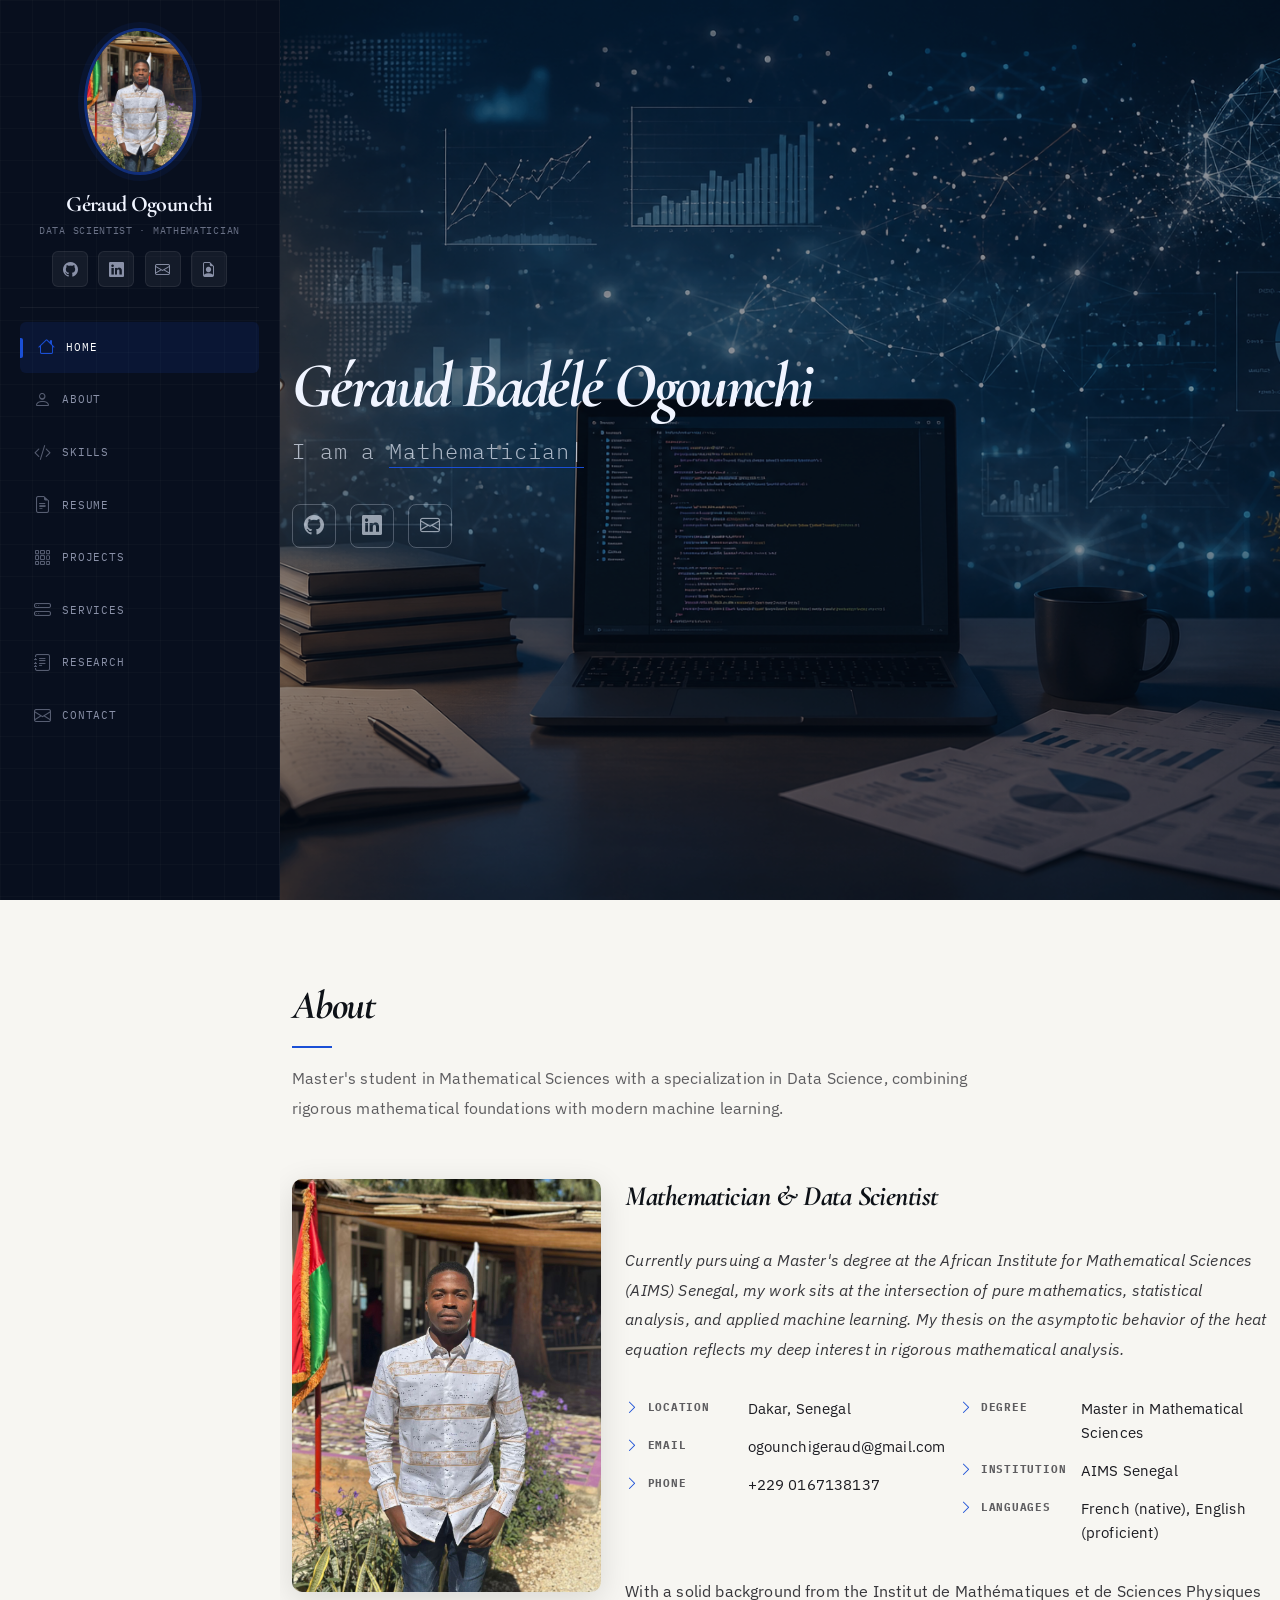
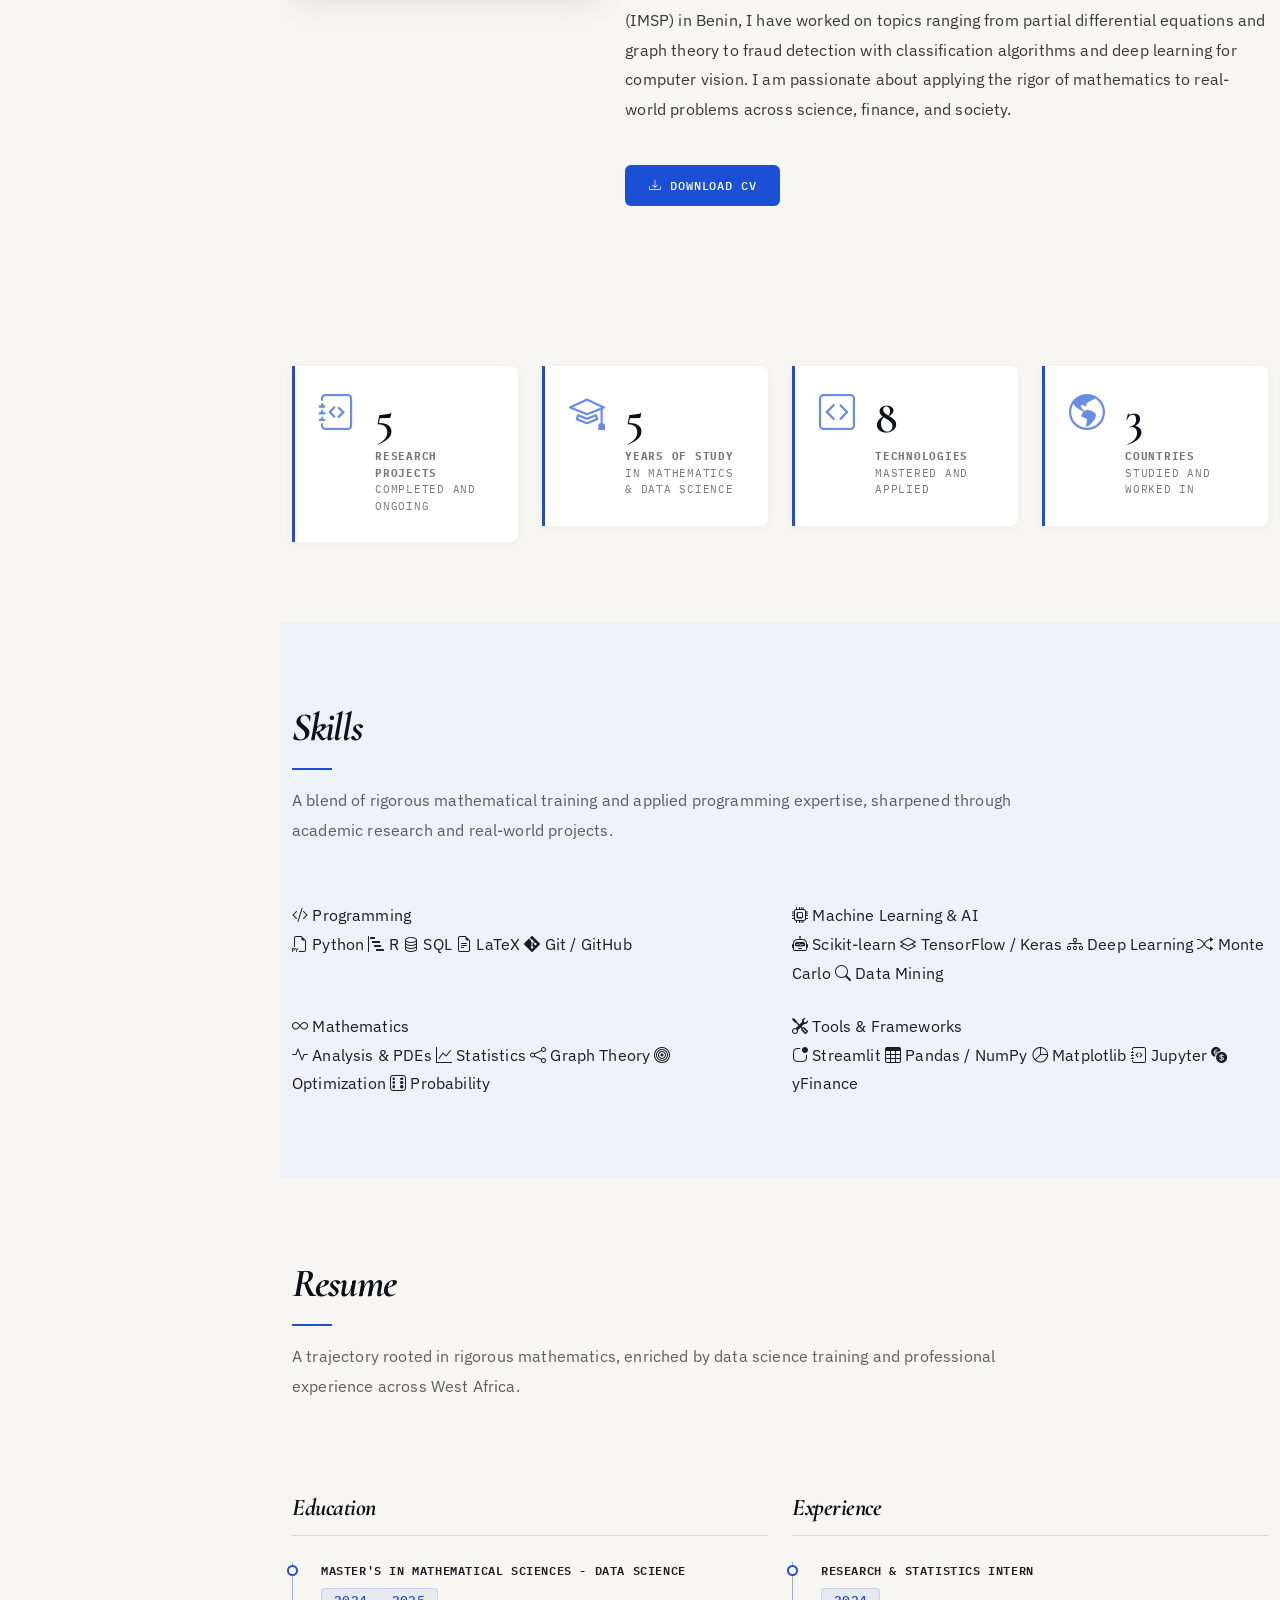
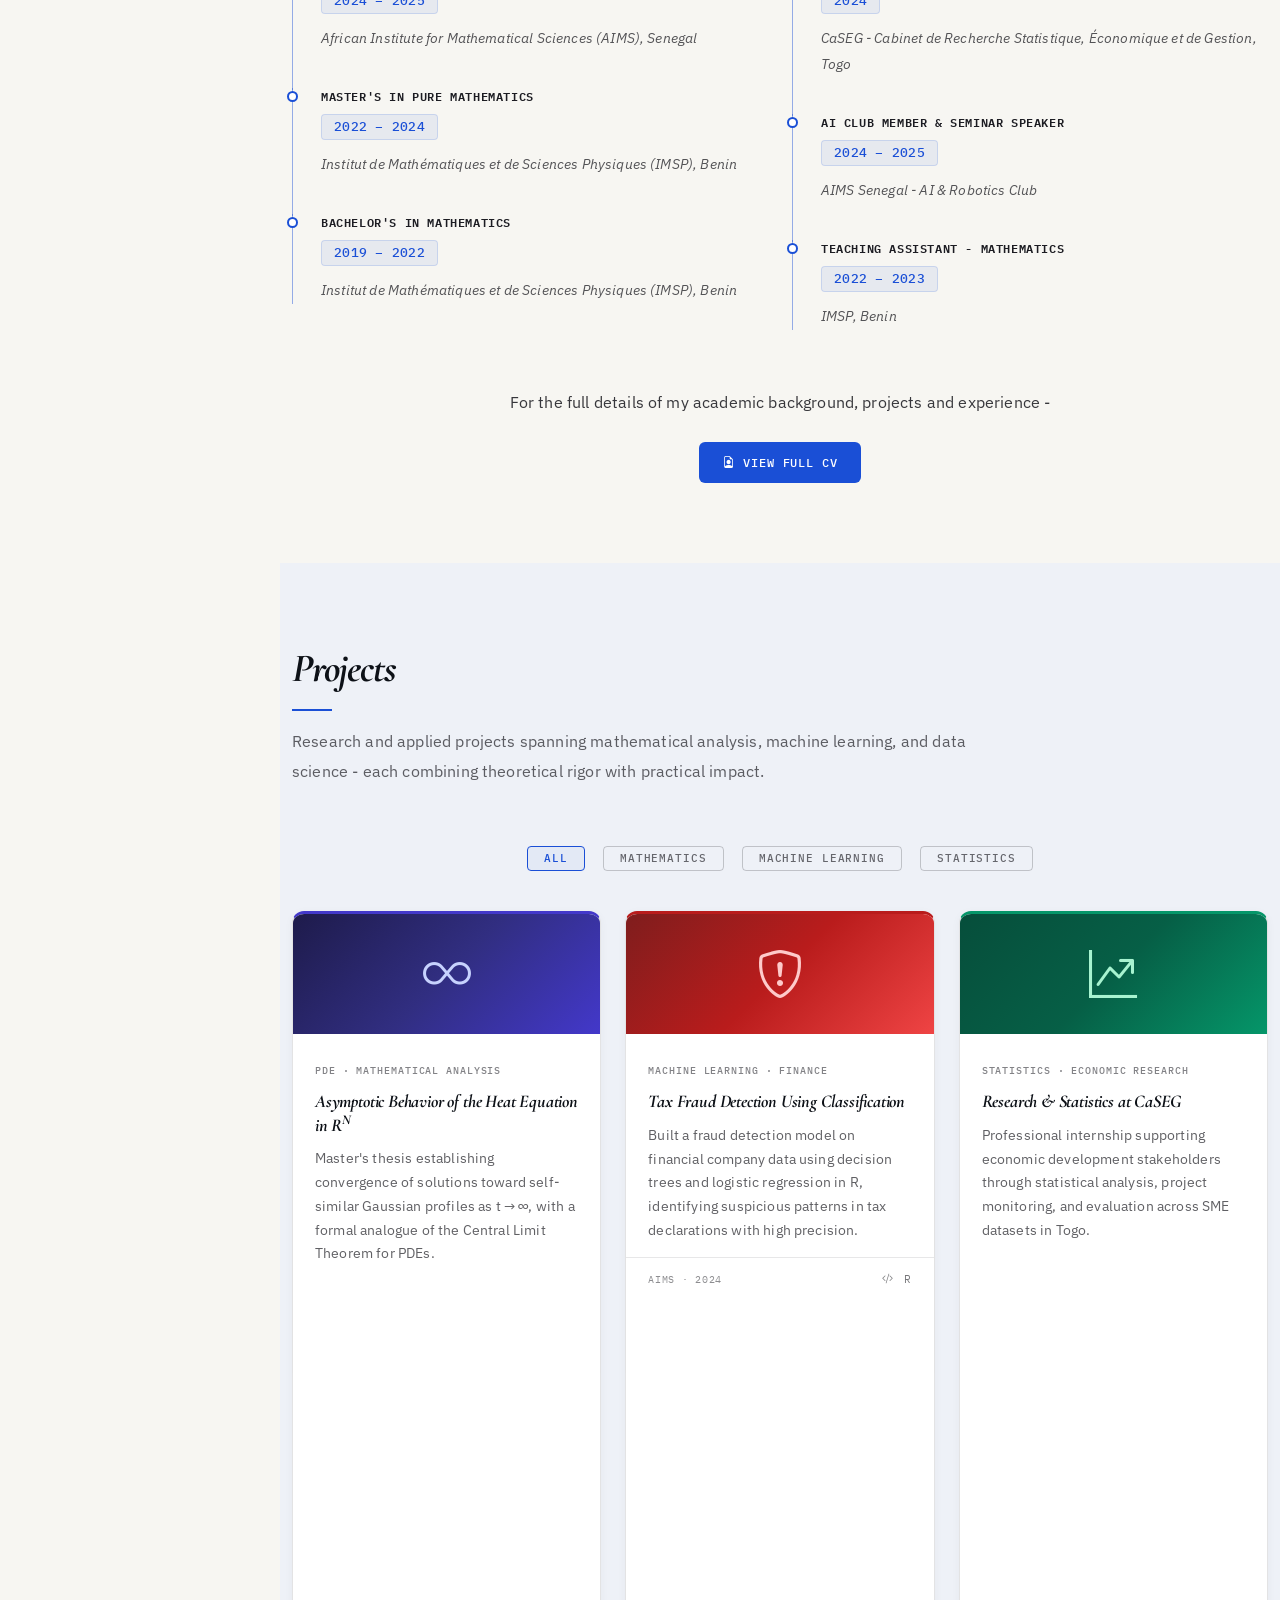
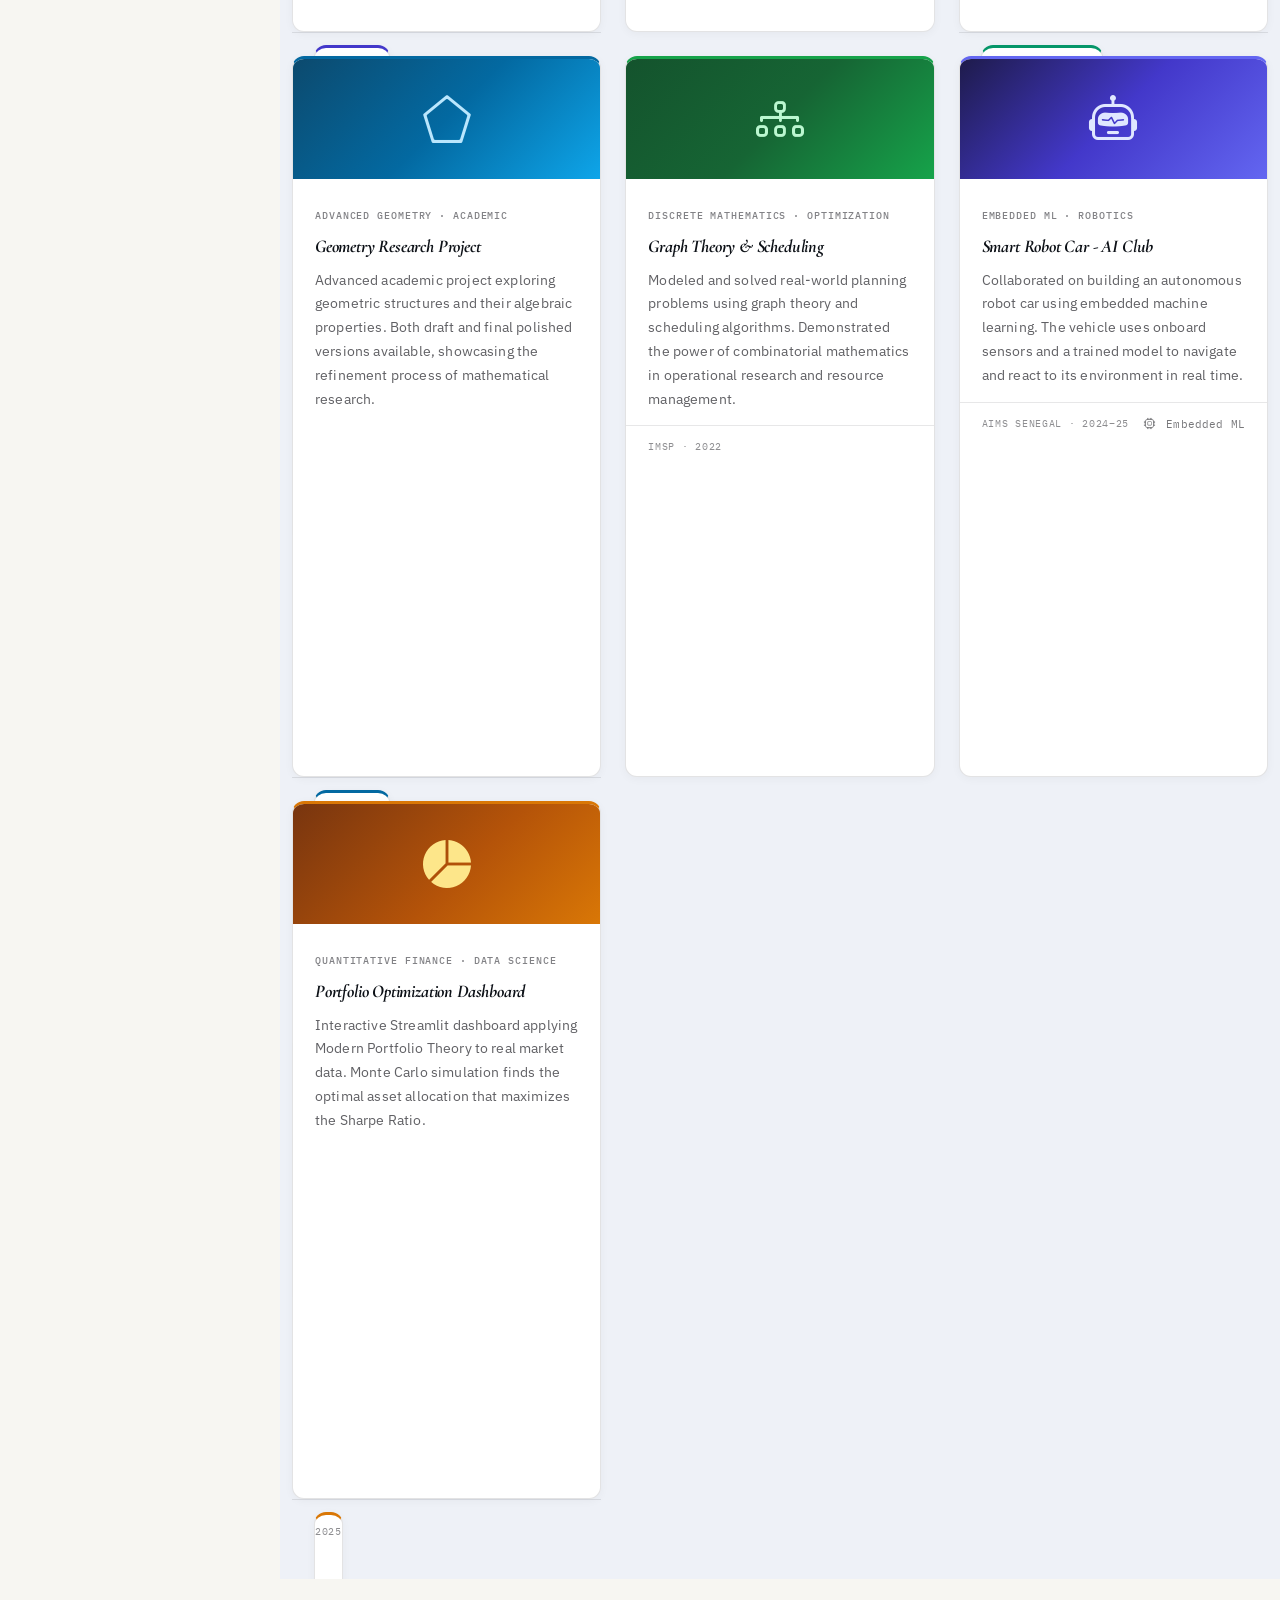
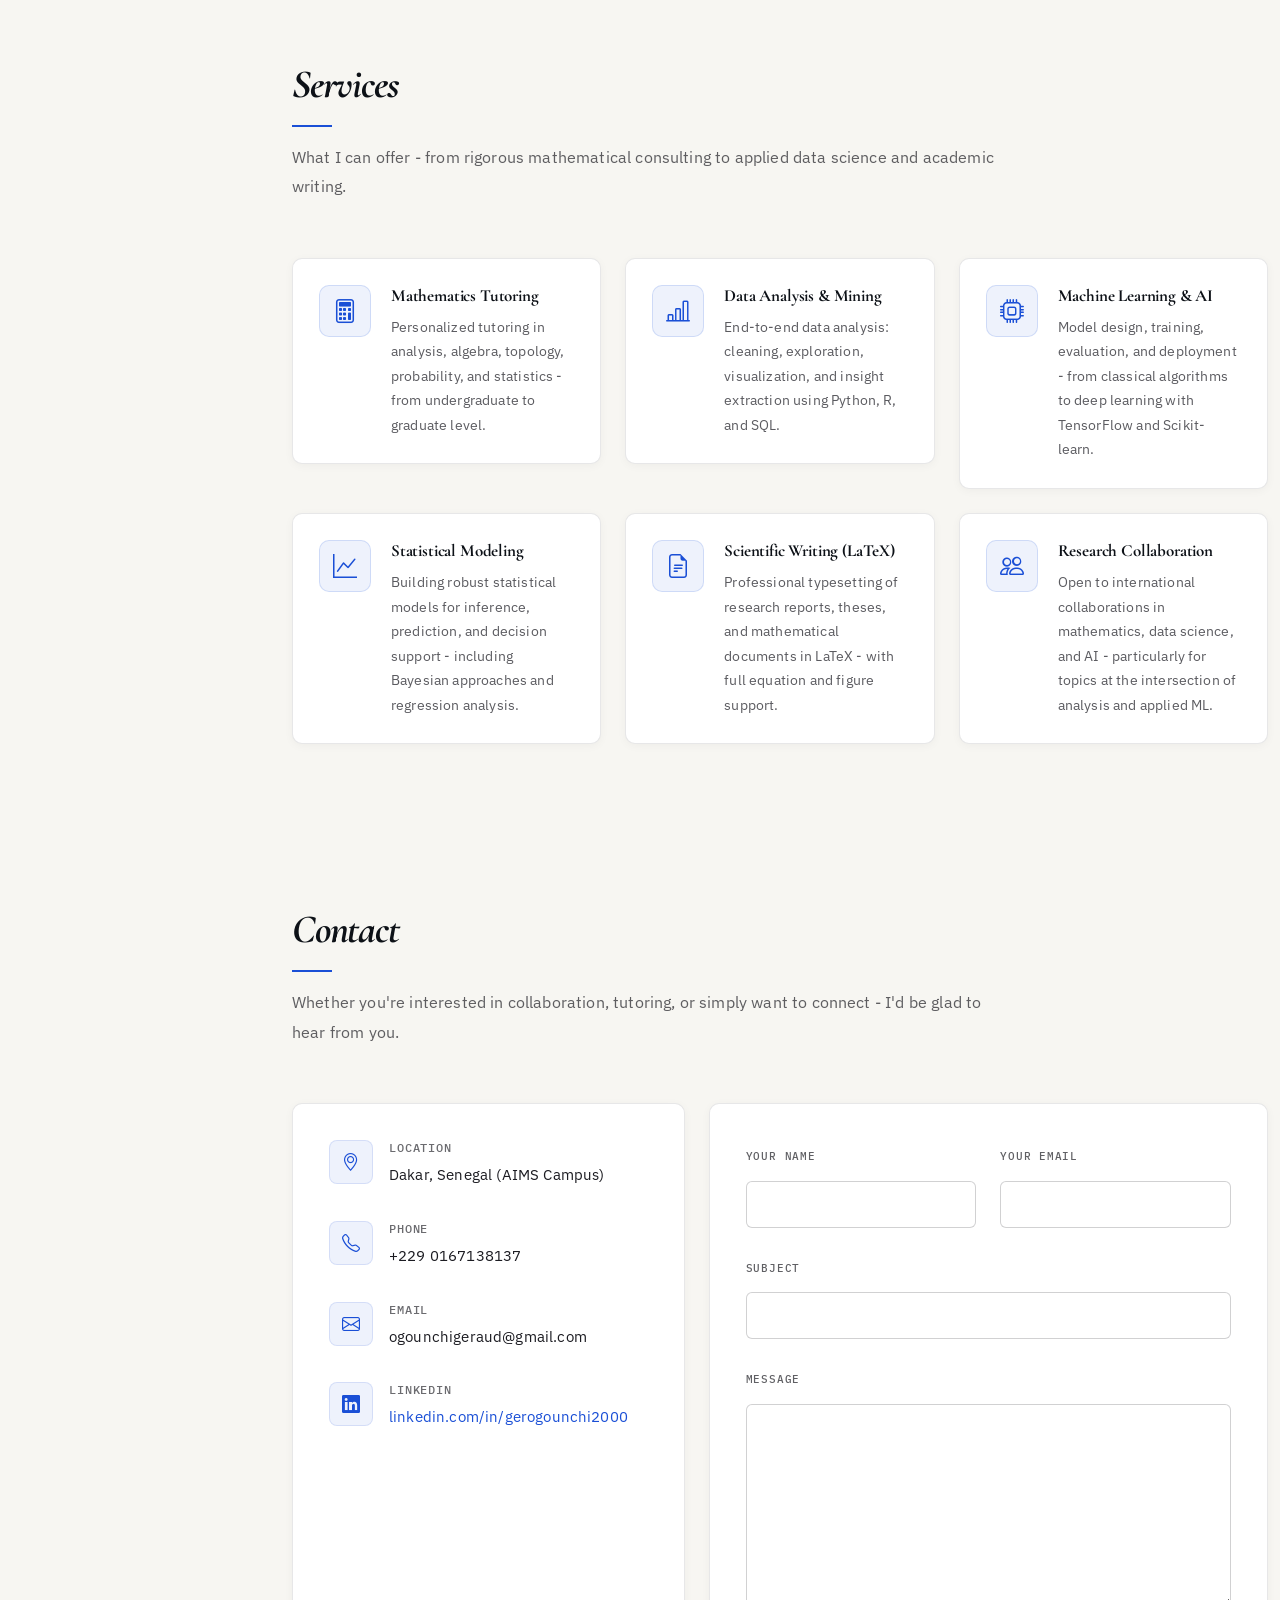
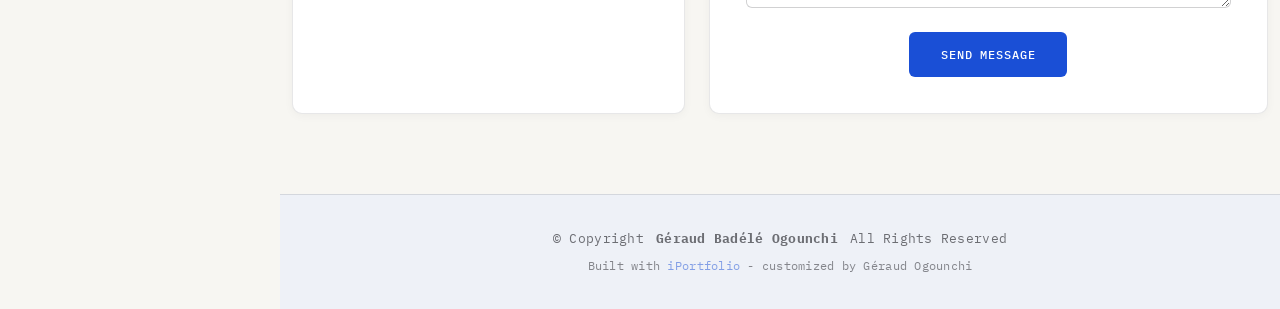
==== commit 1170b9c4: "Replace all instances of '—' with '-' in index.html" ====
--- a/index.html
+++ b/index.html
@@ -4,7 +4,7 @@
 <head>
   <meta charset="utf-8">
   <meta content="width=device-width, initial-scale=1.0" name="viewport">
-  <title>Géraud Badélé Ogounchi — Mathematician & Data Scientist</title>
+  <title>Géraud Badélé Ogounchi - Mathematician & Data Scientist</title>
   <meta content="Portfolio of Géraud Badélé Ogounchi, Master's student in Data Science at AIMS Senegal. Mathematician, researcher, and data scientist." name="description">
   <meta content="mathematics, data science, machine learning, PDE, research, AIMS Senegal, Géraud Ogounchi" name="keywords">
 
@@ -259,7 +259,7 @@
             <h3 class="resume-title">Education</h3>
 
             <div class="resume-item">
-              <h4>Master's in Mathematical Sciences — Data Science</h4>
+              <h4>Master's in Mathematical Sciences - Data Science</h4>
               <h5>2024 – 2025</h5>
               <p><em>African Institute for Mathematical Sciences (AIMS), Senegal</em></p>
             </div>
@@ -283,17 +283,17 @@
             <div class="resume-item">
               <h4>Research &amp; Statistics Intern</h4>
               <h5>2024</h5>
-              <p><em>CaSEG — Cabinet de Recherche Statistique, Économique et de Gestion, Togo</em></p>
+              <p><em>CaSEG - Cabinet de Recherche Statistique, Économique et de Gestion, Togo</em></p>
             </div>
 
             <div class="resume-item">
               <h4>AI Club Member &amp; Seminar Speaker</h4>
               <h5>2024 – 2025</h5>
-              <p><em>AIMS Senegal — AI &amp; Robotics Club</em></p>
+              <p><em>AIMS Senegal - AI &amp; Robotics Club</em></p>
             </div>
 
             <div class="resume-item">
-              <h4>Teaching Assistant — Mathematics</h4>
+              <h4>Teaching Assistant - Mathematics</h4>
               <h5>2022 – 2023</h5>
               <p><em>IMSP, Benin</em></p>
             </div>
@@ -303,7 +303,7 @@
 
         <!-- CV Download CTA -->
         <div class="text-center mt-5" data-aos="fade-up" data-aos-delay="300">
-          <p class="resume-cta-text">For the full details of my academic background, projects and experience —</p>
+          <p class="resume-cta-text">For the full details of my academic background, projects and experience -</p>
           <a href="CV_Geraud.pdf" target="_blank" class="btn-download mt-2">
             <i class="bi bi-file-earmark-person me-2"></i>View Full CV
           </a>
@@ -316,7 +316,7 @@
     <section id="portfolio" class="portfolio section light-background">
       <div class="container section-title" data-aos="fade-up">
         <h2>Projects</h2>
-        <p>Research and applied projects spanning mathematical analysis, machine learning, and data science — each combining theoretical rigor with practical impact.</p>
+        <p>Research and applied projects spanning mathematical analysis, machine learning, and data science - each combining theoretical rigor with practical impact.</p>
       </div>
 
       <div class="container" data-aos="fade-up" data-aos-delay="100">
@@ -433,7 +433,7 @@
               </div>
               <div class="project-body">
                 <span class="project-tag">Embedded ML · Robotics</span>
-                <h3>Smart Robot Car — AI Club</h3>
+                <h3>Smart Robot Car - AI Club</h3>
                 <p>Collaborated on building an autonomous robot car using embedded machine learning. The vehicle uses onboard sensors and a trained model to navigate and react to its environment in real time.</p>
               </div>
               <div class="project-footer">
@@ -471,7 +471,7 @@
     <section id="services" class="services section">
       <div class="container section-title" data-aos="fade-up">
         <h2>Services</h2>
-        <p>What I can offer — from rigorous mathematical consulting to applied data science and academic writing.</p>
+        <p>What I can offer - from rigorous mathematical consulting to applied data science and academic writing.</p>
       </div>
 
       <div class="container" data-aos="fade-up" data-aos-delay="100">
@@ -482,7 +482,7 @@
               <div class="icon flex-shrink-0"><i class="bi bi-calculator"></i></div>
               <div>
                 <h4 class="title"><a href="service-details.html" class="stretched-link">Mathematics Tutoring</a></h4>
-                <p class="description">Personalized tutoring in analysis, algebra, topology, probability, and statistics — from undergraduate to graduate level.</p>
+                <p class="description">Personalized tutoring in analysis, algebra, topology, probability, and statistics - from undergraduate to graduate level.</p>
               </div>
             </div>
           </div>
@@ -502,7 +502,7 @@
               <div class="icon flex-shrink-0"><i class="bi bi-cpu"></i></div>
               <div>
                 <h4 class="title"><a href="service-details.html" class="stretched-link">Machine Learning &amp; AI</a></h4>
-                <p class="description">Model design, training, evaluation, and deployment — from classical algorithms to deep learning with TensorFlow and Scikit-learn.</p>
+                <p class="description">Model design, training, evaluation, and deployment - from classical algorithms to deep learning with TensorFlow and Scikit-learn.</p>
               </div>
             </div>
           </div>
@@ -512,7 +512,7 @@
               <div class="icon flex-shrink-0"><i class="bi bi-graph-up"></i></div>
               <div>
                 <h4 class="title"><a href="service-details.html" class="stretched-link">Statistical Modeling</a></h4>
-                <p class="description">Building robust statistical models for inference, prediction, and decision support — including Bayesian approaches and regression analysis.</p>
+                <p class="description">Building robust statistical models for inference, prediction, and decision support - including Bayesian approaches and regression analysis.</p>
               </div>
             </div>
           </div>
@@ -522,7 +522,7 @@
               <div class="icon flex-shrink-0"><i class="bi bi-file-earmark-text"></i></div>
               <div>
                 <h4 class="title"><a href="service-details.html" class="stretched-link">Scientific Writing (LaTeX)</a></h4>
-                <p class="description">Professional typesetting of research reports, theses, and mathematical documents in LaTeX — with full equation and figure support.</p>
+                <p class="description">Professional typesetting of research reports, theses, and mathematical documents in LaTeX - with full equation and figure support.</p>
               </div>
             </div>
           </div>
@@ -532,7 +532,7 @@
               <div class="icon flex-shrink-0"><i class="bi bi-people"></i></div>
               <div>
                 <h4 class="title"><a href="service-details.html" class="stretched-link">Research Collaboration</a></h4>
-                <p class="description">Open to international collaborations in mathematics, data science, and AI — particularly for topics at the intersection of analysis and applied ML.</p>
+                <p class="description">Open to international collaborations in mathematics, data science, and AI - particularly for topics at the intersection of analysis and applied ML.</p>
               </div>
             </div>
           </div>
@@ -545,7 +545,7 @@
     <section id="contact" class="contact section">
       <div class="container section-title" data-aos="fade-up">
         <h2>Contact</h2>
-        <p>Whether you're interested in collaboration, tutoring, or simply want to connect — I'd be glad to hear from you.</p>
+        <p>Whether you're interested in collaboration, tutoring, or simply want to connect - I'd be glad to hear from you.</p>
       </div>
 
       <div class="container" data-aos="fade-up" data-aos-delay="100">
@@ -631,7 +631,7 @@
       <div class="copyright text-center">
         <p>© <span>Copyright</span> <strong class="px-1 sitename">Géraud Badélé Ogounchi</strong> <span>All Rights Reserved</span></p>
       </div>
-      <div class="credits">Built with <a href="https://bootstrapmade.com/">iPortfolio</a> — customized by Géraud Ogounchi</div>
+      <div class="credits">Built with <a href="https://bootstrapmade.com/">iPortfolio</a> - customized by Géraud Ogounchi</div>
     </div>
   </footer>
 
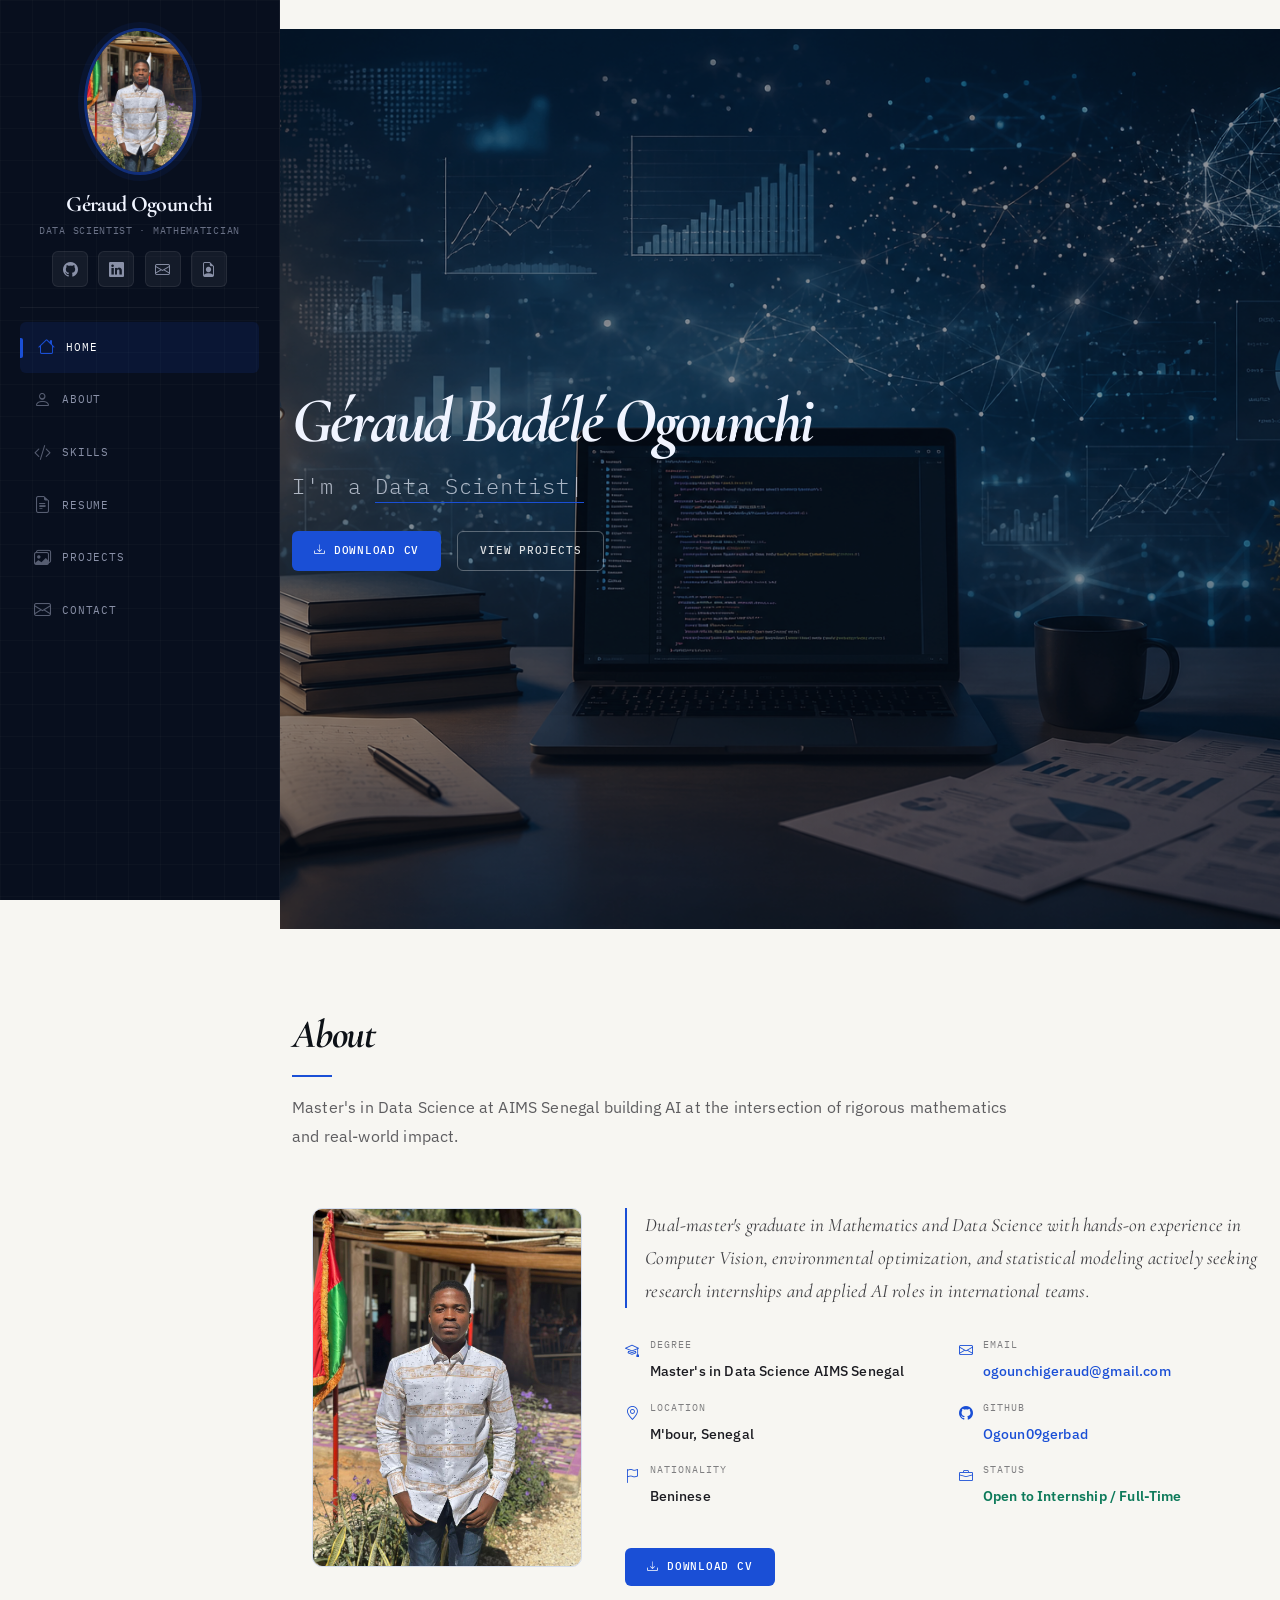
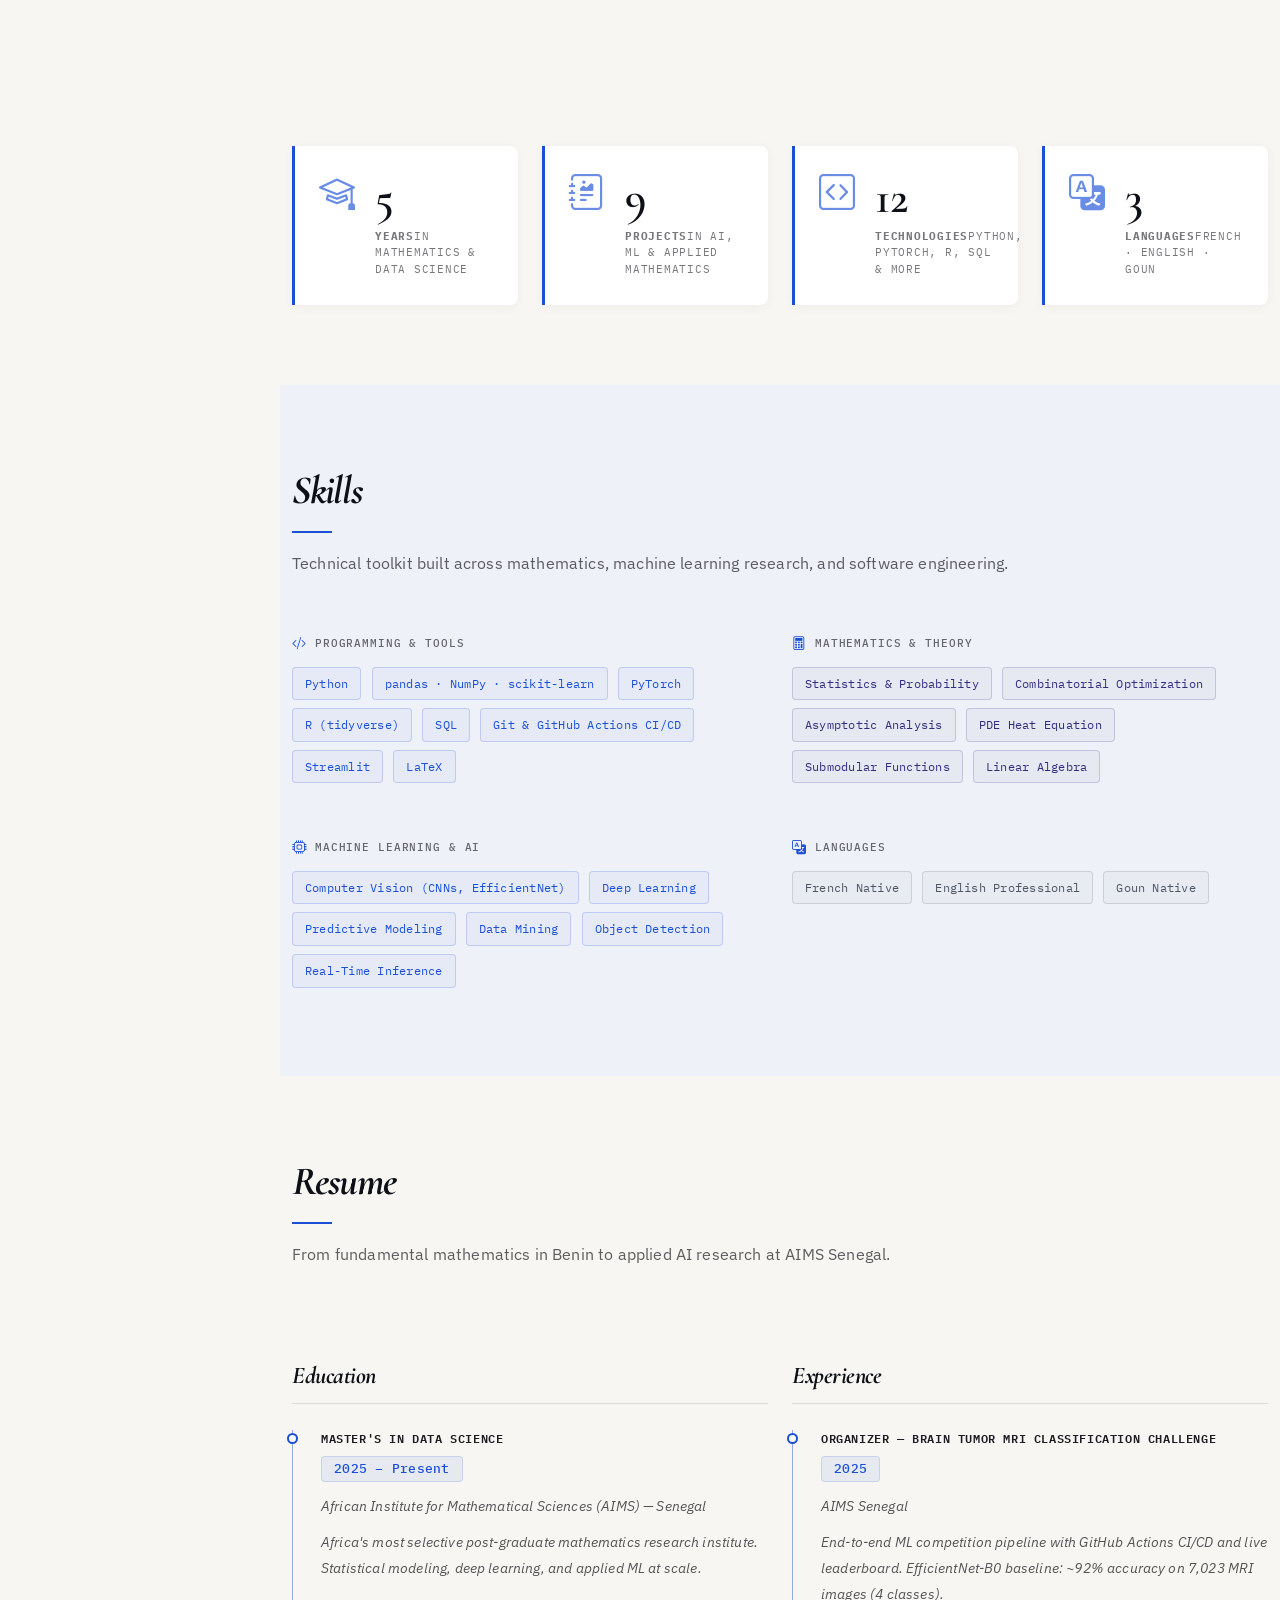
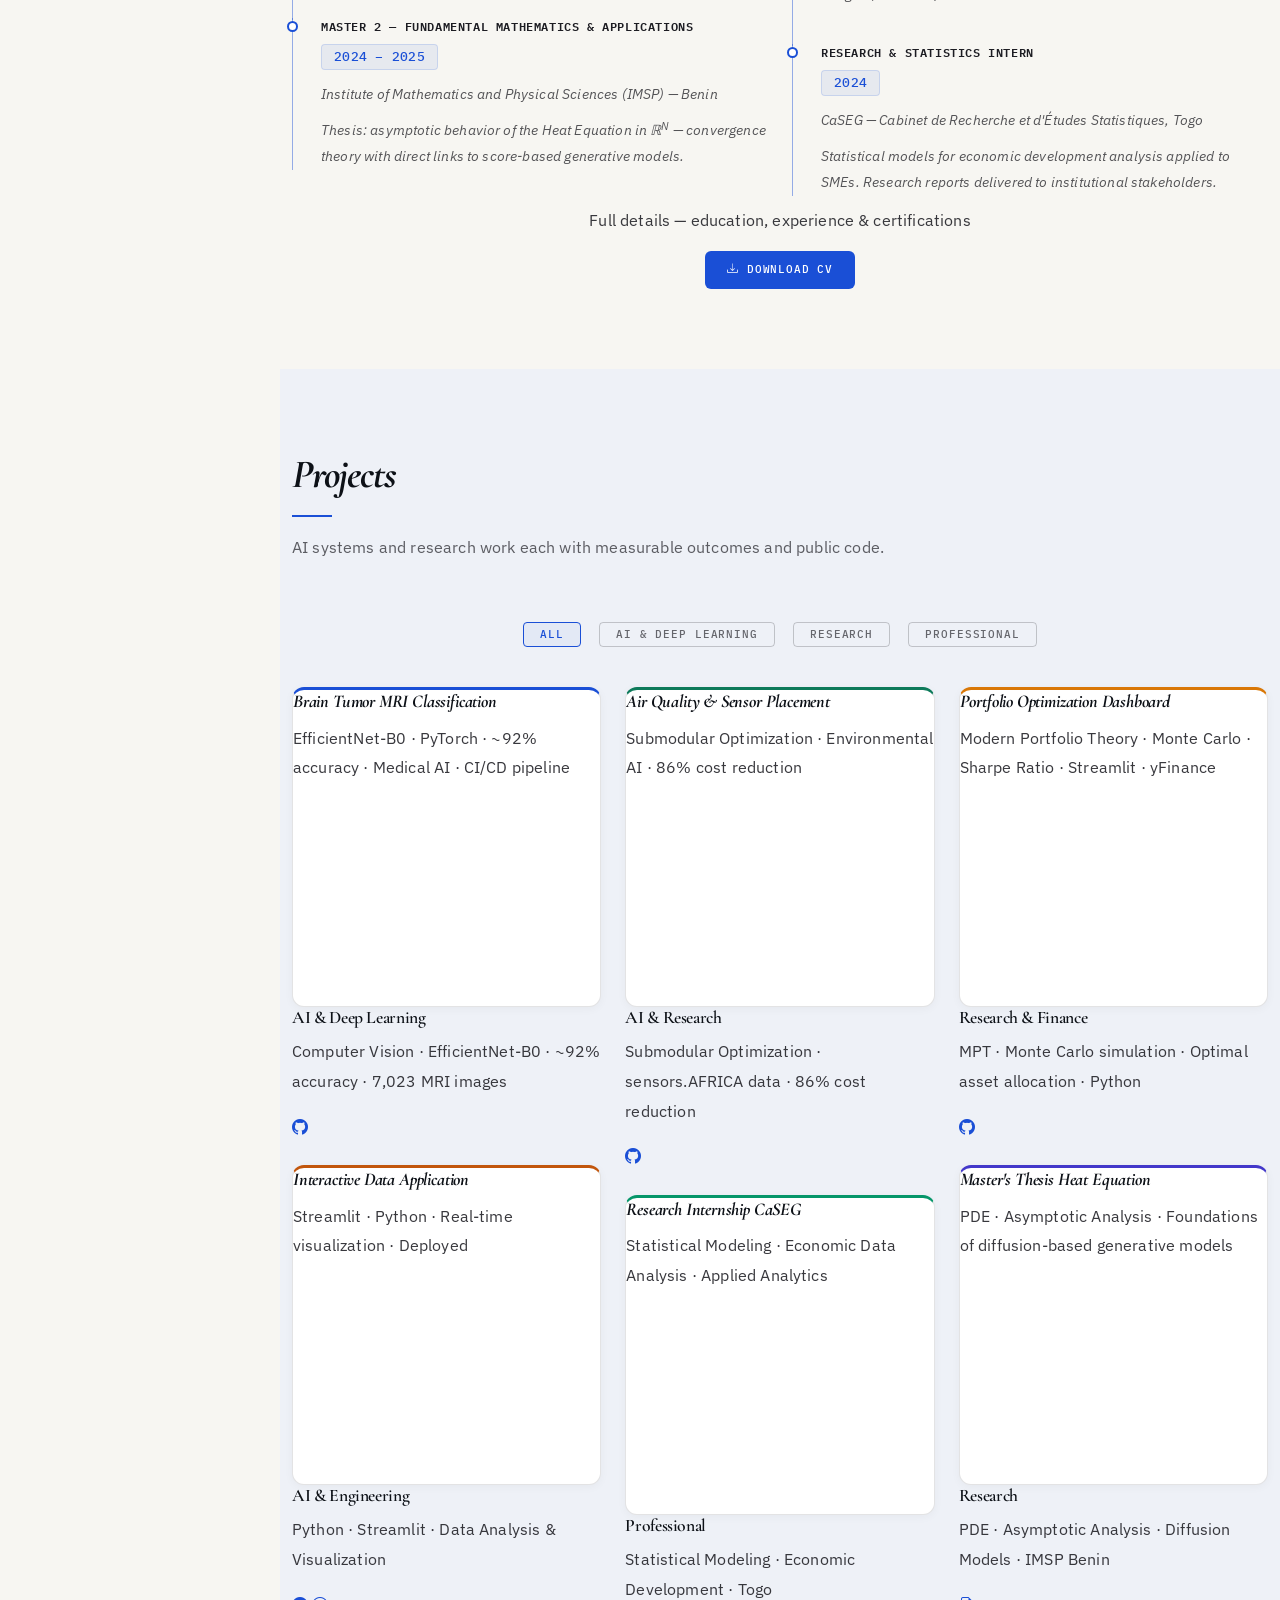
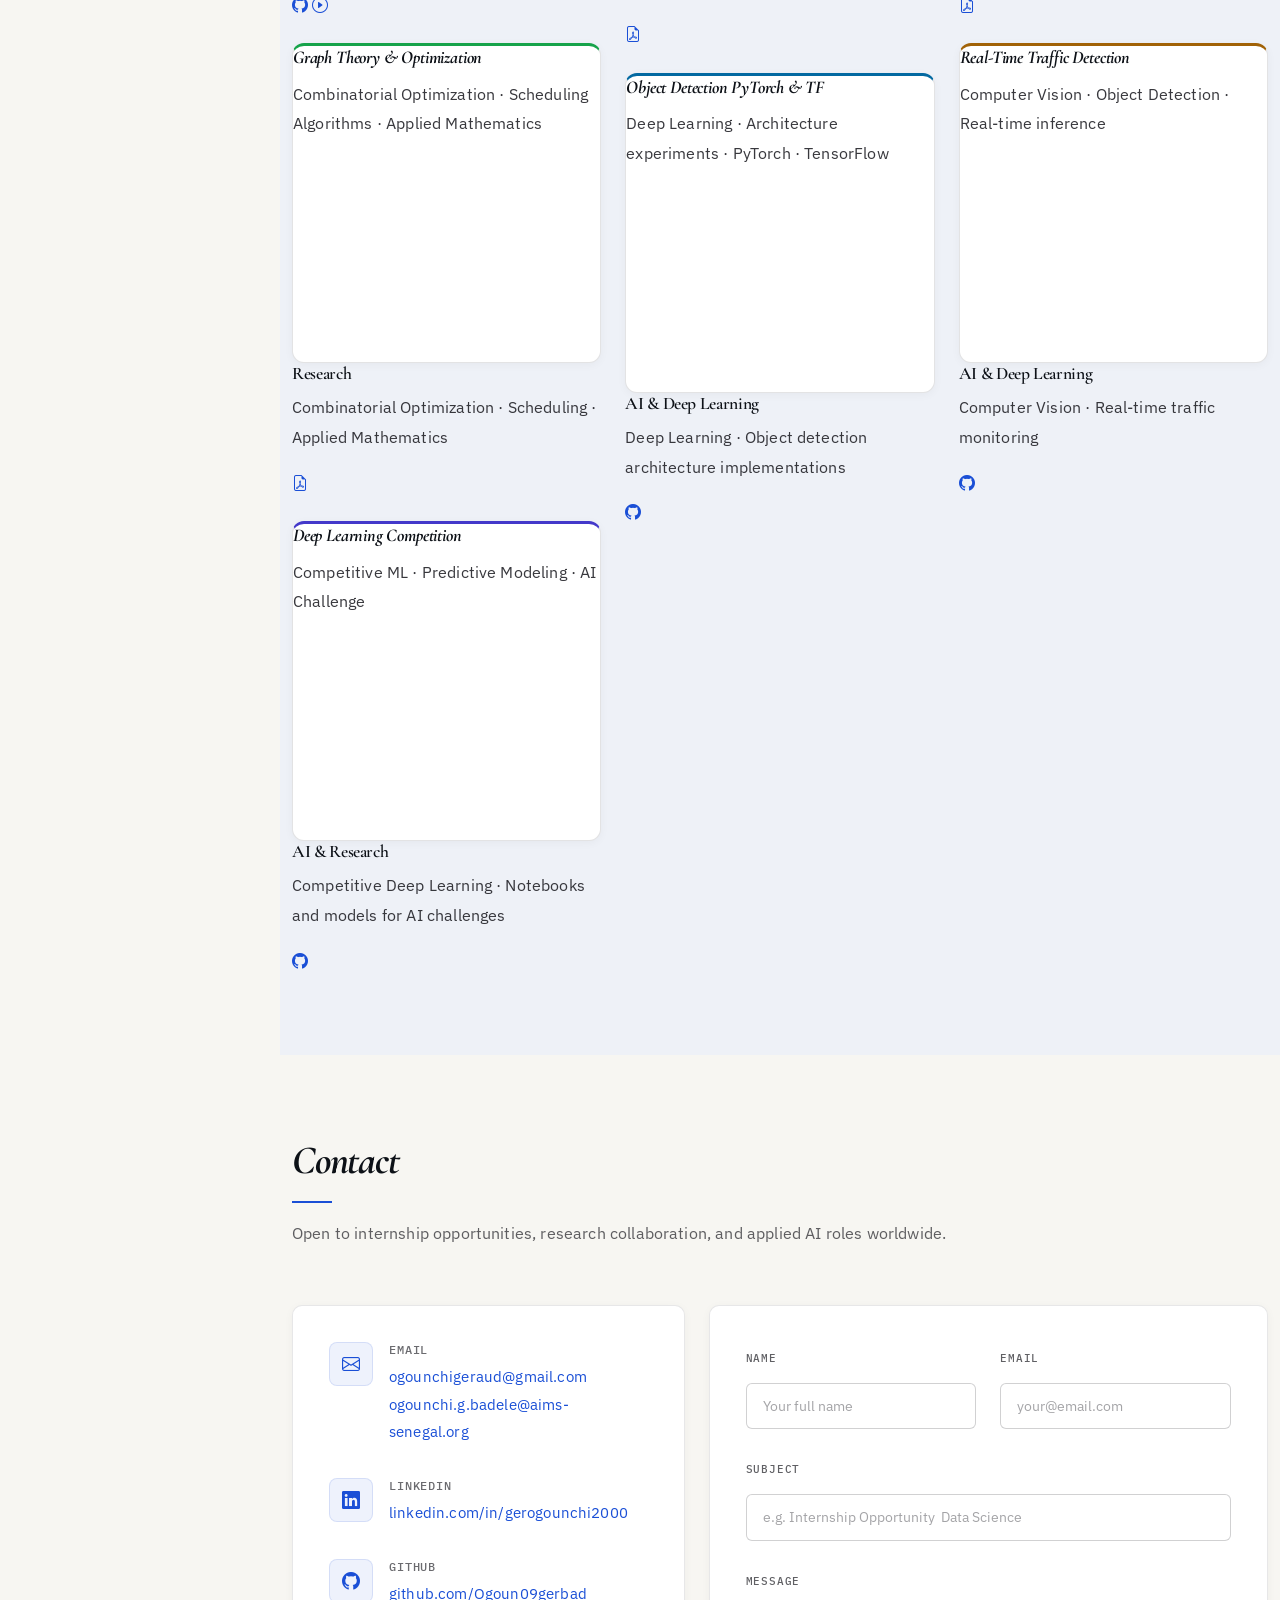
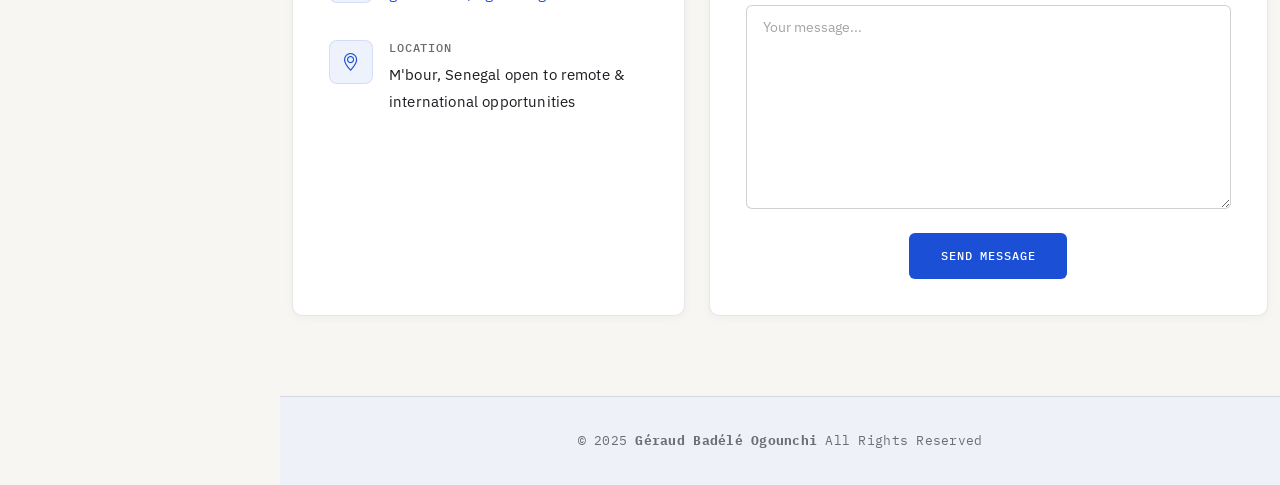
==== commit 0fcae4ca: "Update print statement from 'Hello' to 'Goodbye'" ====
--- a/index.html
+++ b/index.html
@@ -1,40 +1,127 @@
 <!DOCTYPE html>
 <html lang="en">
-
 <head>
   <meta charset="utf-8">
   <meta content="width=device-width, initial-scale=1.0" name="viewport">
-  <title>Géraud Badélé Ogounchi - Mathematician & Data Scientist</title>
-  <meta content="Portfolio of Géraud Badélé Ogounchi, Master's student in Data Science at AIMS Senegal. Mathematician, researcher, and data scientist." name="description">
-  <meta content="mathematics, data science, machine learning, PDE, research, AIMS Senegal, Géraud Ogounchi" name="keywords">
-
-  <!-- Favicons -->
+  <title>Géraud Ogounchi | Data Scientist & AI Researcher</title>
+  <meta content="Portfolio of Géraud Badélé Ogounchi  Master's Student in Data Science at AIMS Senegal. Projects in Computer Vision, Air Quality Forecasting, Medical AI, and Applied Mathematics." name="description">
+  <meta content="data science, machine learning, computer vision, deep learning, AIMS Senegal, brain tumor MRI, air quality forecasting, submodular optimization, PyTorch" name="keywords">
+
   <link href="assets/img/favicon.png" rel="icon">
   <link href="assets/img/apple-touch-icon.png" rel="apple-touch-icon">
 
-  <!-- Fonts -->
   <link href="https://fonts.googleapis.com" rel="preconnect">
   <link href="https://fonts.gstatic.com" rel="preconnect" crossorigin>
-  <link href="https://fonts.googleapis.com/css2?family=Playfair+Display:ital,wght@0,500;0,600;0,700;0,800;1,500;1,600;1,700&family=Lora:ital,wght@0,400;0,500;0,600;1,400;1,500&family=IBM+Plex+Mono:wght@400;500&display=swap" rel="stylesheet">
-
-  <!-- Vendor CSS Files -->
-  <link href="assets/vendor/bootstrap/css/bootstrap.min.css" rel="stylesheet">
+  <link href="https://fonts.googleapis.com/css2?family=Cormorant+Garamond:ital,wght@0,400;0,600;0,700;1,400&family=IBM+Plex+Sans:wght@300;400;500;600&family=IBM+Plex+Mono:wght@400;500&display=swap" rel="stylesheet">
+
+  <link href="assets/vendor/bootstrap/css/bootstrap.min.css" rel="stylesheet">m
   <link href="assets/vendor/bootstrap-icons/bootstrap-icons.css" rel="stylesheet">
   <link href="assets/vendor/aos/aos.css" rel="stylesheet">
   <link href="assets/vendor/glightbox/css/glightbox.min.css" rel="stylesheet">
   <link href="assets/vendor/swiper/swiper-bundle.min.css" rel="stylesheet">
 
-  <!-- Main CSS File -->
   <link href="assets/css/main.css" rel="stylesheet">
+
+  <style>
+    /* ── Skills badges ── */
+    .skill-category h4 {
+      font-family: "IBM Plex Mono", monospace;
+      font-size: 11px;
+      font-weight: 500;
+      letter-spacing: 0.08em;
+      text-transform: uppercase;
+      color: color-mix(in srgb, var(--default-color), transparent 35%);
+      margin-bottom: 14px;
+      display: flex;
+      align-items: center;
+      gap: 8px;
+    }
+    .skill-category h4 i { color: var(--accent-color); font-size: 14px; }
+    .skill-badge {
+      display: inline-block;
+      padding: 5px 12px;
+      margin: 0 6px 8px 0;
+      font-family: "IBM Plex Mono", monospace;
+      font-size: 12px;
+      font-weight: 400;
+      letter-spacing: 0.02em;
+      border-radius: 4px;
+      border: 1px solid;
+      transition: all 0.2s ease;
+    }
+    .skill-badge.type-code  { color:#1a4fd6; border-color:rgba(26,79,214,0.2);  background:rgba(26,79,214,0.04); }
+    .skill-badge.type-ml    { color:#1a4fd6; border-color:rgba(26,79,214,0.2);  background:rgba(26,79,214,0.04); }
+    .skill-badge.type-math  { color:#312e81; border-color:rgba(49,46,129,0.2);  background:rgba(49,46,129,0.04); }
+    .skill-badge.type-lang  { color:#4b5563; border-color:rgba(75,85,99,0.18); background:rgba(75,85,99,0.03); }
+    .skill-badge:hover { transform:translateY(-1px); box-shadow:0 3px 10px rgba(0,0,0,0.08); }
+
+    /* ── About ── */
+    .about-lead {
+      font-family: "Cormorant Garamond", serif;
+      font-size: 19px;
+      font-style: italic;
+      line-height: 1.75;
+      color: color-mix(in srgb, var(--default-color), transparent 15%);
+      border-left: 2px solid var(--accent-color);
+      padding-left: 18px;
+      margin-bottom: 28px;
+    }
+    .about-meta-row {
+      display: flex;
+      align-items: flex-start;
+      gap: 10px;
+      margin-bottom: 14px;
+    }
+    .about-meta-row i { color:var(--accent-color); font-size:14px; margin-top:3px; flex-shrink:0; }
+    .about-meta-label {
+      font-family: "IBM Plex Mono", monospace;
+      font-size: 10px;
+      letter-spacing: 0.1em;
+      text-transform: uppercase;
+      color: color-mix(in srgb, var(--default-color), transparent 45%);
+      display: block;
+      margin-bottom: 2px;
+    }
+    .about-meta-value { font-size:14px; font-weight:500; color:var(--default-color); }
+    .about-meta-value a { color:var(--accent-color); }
+    .status-open { color:#0d7a5a !important; font-weight:600; }
+
+    /* ── CV button ── */
+    .btn-cv {
+      display: inline-flex;
+      align-items: center;
+      gap: 8px;
+      padding: 9px 22px;
+      background: var(--accent-color);
+      color: #fff !important;
+      border-radius: 6px;
+      font-family: "IBM Plex Mono", monospace;
+      font-size: 11px;
+      letter-spacing: 0.07em;
+      text-transform: uppercase;
+      font-weight: 500;
+      border: none;
+      transition: all 0.25s ease;
+      text-decoration: none !important;
+    }
+    .btn-cv:hover { background:#1340b0; transform:translateY(-1px); box-shadow:0 6px 18px rgba(26,79,214,0.35); }
+    .btn-cv-ghost {
+      background: transparent !important;
+      border: 1px solid rgba(255,255,255,0.3) !important;
+      color: rgba(255,255,255,0.85) !important;
+    }
+    .btn-cv-ghost:hover { background: rgba(255,255,255,0.1) !important; }
+  </style>
 </head>
 
 <body class="index-page">
 
+  <!-- ══════════ HEADER ══════════ -->
   <header id="header" class="header dark-background d-flex flex-column">
     <i class="header-toggle d-xl-none bi bi-list"></i>
 
     <div class="profile-img">
-      <img src="photo.jpeg" alt="Géraud Badélé Ogounchi" class="img-fluid rounded-circle">
+      <img src="photo.jpeg" alt="Géraud Ogounchi" class="img-fluid rounded-circle">
     </div>
 
     <a href="index.html" class="logo d-flex align-items-center justify-content-center">
@@ -42,510 +129,437 @@
     </a>
 
     <div class="social-links text-center">
-      <a href="https://github.com/Ogoun09gerbad" class="github" target="_blank" title="GitHub"><i class="bi bi-github"></i></a>
-      <a href="https://www.linkedin.com/in/gerogounchi2000" class="linkedin" target="_blank" title="LinkedIn"><i class="bi bi-linkedin"></i></a>
-      <a href="mailto:ogounchigeraud@gmail.com" class="email" title="Email"><i class="bi bi-envelope"></i></a>
+      <a href="https://github.com/Ogoun09gerbad" target="_blank" title="GitHub"><i class="bi bi-github"></i></a>
+      <a href="https://www.linkedin.com/in/gerogounchi2000" target="_blank" title="LinkedIn"><i class="bi bi-linkedin"></i></a>
+      <a href="mailto:ogounchigeraud@gmail.com" title="Email"><i class="bi bi-envelope"></i></a>
       <a href="CV_Geraud.pdf" target="_blank" title="Download CV"><i class="bi bi-file-earmark-person"></i></a>
     </div>
 
     <nav id="navmenu" class="navmenu">
       <ul>
-        <li><a href="#hero" class="active"><i class="bi bi-house navicon"></i> Home</a></li>
-        <li><a href="#about"><i class="bi bi-person navicon"></i> About</a></li>
-        <li><a href="#skills"><i class="bi bi-code-slash navicon"></i> Skills</a></li>
-        <li><a href="#resume"><i class="bi bi-file-earmark-text navicon"></i> Resume</a></li>
-        <li><a href="#portfolio"><i class="bi bi-grid-3x3-gap navicon"></i> Projects</a></li>
-        <li><a href="#services"><i class="bi bi-hdd-stack navicon"></i> Services</a></li>
-        <li><a href="starter-page.html"><i class="bi bi-journal-text navicon"></i> Research</a></li>
-        <li><a href="#contact"><i class="bi bi-envelope navicon"></i> Contact</a></li>
+        <li><a href="#hero"      class="active"><i class="bi bi-house navicon"></i>Home</a></li>
+        <li><a href="#about">               <i class="bi bi-person navicon"></i>About</a></li>
+        <li><a href="#skills">              <i class="bi bi-code-slash navicon"></i>Skills</a></li>
+        <li><a href="#resume">              <i class="bi bi-file-earmark-text navicon"></i>Resume</a></li>
+        <li><a href="#portfolio">           <i class="bi bi-images navicon"></i>Projects</a></li>
+        <li><a href="#contact">             <i class="bi bi-envelope navicon"></i>Contact</a></li>
       </ul>
     </nav>
   </header>
 
   <main class="main">
 
-    <!-- ======= Hero Section ======= -->
+    <!-- ══════════ HERO ══════════ -->
     <section id="hero" class="hero section dark-background">
-      <img src="assets/img/hero-bg.jpg" alt="Hero background" data-aos="fade-in">
+      <img src="assets/img/hero-bg.jpg" alt="" data-aos="fade-in">
       <div class="container" data-aos="fade-up" data-aos-delay="100">
         <h2>Géraud Badélé Ogounchi</h2>
-        <p>I am a <span class="typed" data-typed-items="Mathematician,Data Scientist,Researcher,ML Engineer,Problem Solver"></span></p>
-        <div class="social-links">
-          <a href="https://github.com/Ogoun09gerbad" target="_blank"><i class="bi bi-github"></i></a>
-          <a href="https://www.linkedin.com/in/gerogounchi2000" target="_blank"><i class="bi bi-linkedin"></i></a>
-          <a href="mailto:ogounchigeraud@gmail.com"><i class="bi bi-envelope"></i></a>
+        <p>I'm a <span class="typed" data-typed-items="Data Scientist,ML Engineer,AI Researcher,Mathematician">Data Scientist</span><span class="typed-cursor typed-cursor--blink" aria-hidden="true"></span></p>
+        <div class="mt-4 d-flex flex-wrap gap-3" data-aos="fade-up" data-aos-delay="200">
+          <a href="CV_Geraud.pdf" target="_blank" class="btn-cv"><i class="bi bi-download"></i>Download CV</a>
+          <a href="#portfolio" class="btn-cv btn-cv-ghost">View Projects</a>
         </div>
       </div>
-    </section><!-- /Hero Section -->
-
-    <!-- ======= About Section ======= -->
+    </section>
+
+    <!-- ══════════ ABOUT ══════════ -->
     <section id="about" class="about section">
       <div class="container section-title" data-aos="fade-up">
         <h2>About</h2>
-        <p>Master's student in Mathematical Sciences with a specialization in Data Science, combining rigorous mathematical foundations with modern machine learning.</p>
+        <p>Master's in Data Science at AIMS Senegal  building AI at the intersection of rigorous mathematics and real-world impact.</p>
       </div>
 
       <div class="container" data-aos="fade-up" data-aos-delay="100">
         <div class="row gy-4 justify-content-center">
-          <div class="col-lg-4">
-            <img src="photo.jpeg" class="img-fluid about-photo" alt="Géraud Badélé Ogounchi">
-          </div>
+
+          <div class="col-lg-4 text-center">
+            <img src="photo.jpeg" class="img-fluid" alt="Géraud Ogounchi"
+              style="max-width:270px; border-radius:10px; border:1px solid rgba(26,79,214,0.15);">
+          </div>
+
           <div class="col-lg-8 content">
-            <h2>Mathematician &amp; Data Scientist</h2>
-            <p class="fst-italic py-3">
-              Currently pursuing a Master's degree at the African Institute for Mathematical Sciences (AIMS) Senegal, my work sits at the intersection of pure mathematics, statistical analysis, and applied machine learning. My thesis on the asymptotic behavior of the heat equation reflects my deep interest in rigorous mathematical analysis.
+            <p class="about-lead">
+              Dual-master's graduate in Mathematics and Data Science with hands-on experience
+              in Computer Vision, environmental optimization, and statistical modeling 
+              actively seeking research internships and applied AI roles in international teams.
             </p>
-            <div class="row">
-              <div class="col-lg-6">
-                <ul>
-                  <li><i class="bi bi-chevron-right"></i> <strong>Location</strong> <span>Dakar, Senegal</span></li>
-                  <li><i class="bi bi-chevron-right"></i> <strong>Email</strong> <span>ogounchigeraud@gmail.com</span></li>
-                  <li><i class="bi bi-chevron-right"></i> <strong>Phone</strong> <span>+229 0167138137</span></li>
-                </ul>
-              </div>
-              <div class="col-lg-6">
-                <ul>
-                  <li><i class="bi bi-chevron-right"></i> <strong>Degree</strong> <span>Master in Mathematical Sciences</span></li>
-                  <li><i class="bi bi-chevron-right"></i> <strong>Institution</strong> <span>AIMS Senegal</span></li>
-                  <li><i class="bi bi-chevron-right"></i> <strong>Languages</strong> <span>French (native), English (proficient)</span></li>
-                </ul>
-              </div>
-            </div>
-            <p class="py-3">
-              With a solid background from the Institut de Mathématiques et de Sciences Physiques (IMSP) in Benin, I have worked on topics ranging from partial differential equations and graph theory to fraud detection with classification algorithms and deep learning for computer vision. I am passionate about applying the rigor of mathematics to real-world problems across science, finance, and society.
-            </p>
-            <a href="CV_Geraud.pdf" target="_blank" class="btn-download">
-              <i class="bi bi-download me-2"></i>Download CV
+
+            <div class="row gy-1 mb-4">
+              <div class="col-md-6">
+                <div class="about-meta-row">
+                  <i class="bi bi-mortarboard"></i>
+                  <div>
+                    <span class="about-meta-label">Degree</span>
+                    <span class="about-meta-value">Master's in Data Science  AIMS Senegal</span>
+                  </div>
+                </div>
+                <div class="about-meta-row">
+                  <i class="bi bi-geo-alt"></i>
+                  <div>
+                    <span class="about-meta-label">Location</span>
+                    <span class="about-meta-value">M'bour, Senegal</span>
+                  </div>
+                </div>
+                <div class="about-meta-row">
+                  <i class="bi bi-flag"></i>
+                  <div>
+                    <span class="about-meta-label">Nationality</span>
+                    <span class="about-meta-value">Beninese</span>
+                  </div>
+                </div>
+              </div>
+              <div class="col-md-6">
+                <div class="about-meta-row">
+                  <i class="bi bi-envelope"></i>
+                  <div>
+                    <span class="about-meta-label">Email</span>
+                    <span class="about-meta-value"><a href="mailto:ogounchigeraud@gmail.com">ogounchigeraud@gmail.com</a></span>
+                  </div>
+                </div>
+                <div class="about-meta-row">
+                  <i class="bi bi-github"></i>
+                  <div>
+                    <span class="about-meta-label">GitHub</span>
+                    <span class="about-meta-value"><a href="https://github.com/Ogoun09gerbad" target="_blank">Ogoun09gerbad</a></span>
+                  </div>
+                </div>
+                <div class="about-meta-row">
+                  <i class="bi bi-briefcase"></i>
+                  <div>
+                    <span class="about-meta-label">Status</span>
+                    <span class="about-meta-value status-open">Open to Internship / Full-Time</span>
+                  </div>
+                </div>
+              </div>
+            </div>
+
+            <a href="CV_Geraud.pdf" target="_blank" class="btn-cv">
+              <i class="bi bi-download"></i>Download CV
             </a>
           </div>
+
         </div>
       </div>
-    </section><!-- /About Section -->
-
-    <!-- ======= Stats Section ======= -->
+    </section>
+
+    <!-- ══════════ STATS ══════════ -->
     <section id="stats" class="stats section">
       <div class="container" data-aos="fade-up" data-aos-delay="100">
         <div class="row gy-4">
-
-          <div class="col-lg-3 col-md-6">
-            <div class="stats-item">
-              <i class="bi bi-journal-code"></i>
-              <span data-purecounter-start="0" data-purecounter-end="5" data-purecounter-duration="1" class="purecounter"></span>
-              <p><strong>Research Projects</strong> completed and ongoing</p>
-            </div>
-          </div>
-
           <div class="col-lg-3 col-md-6">
             <div class="stats-item">
               <i class="bi bi-mortarboard"></i>
               <span data-purecounter-start="0" data-purecounter-end="5" data-purecounter-duration="1" class="purecounter"></span>
-              <p><strong>Years of Study</strong> in mathematics & data science</p>
-            </div>
-          </div>
-
+              <p><strong>Years</strong><span>in Mathematics &amp; Data Science</span></p>
+            </div>
+          </div>
+          <div class="col-lg-3 col-md-6">
+            <div class="stats-item">
+              <i class="bi bi-journal-richtext"></i>
+              <span data-purecounter-start="0" data-purecounter-end="9" data-purecounter-duration="1" class="purecounter"></span>
+              <p><strong>Projects</strong><span>in AI, ML &amp; Applied Mathematics</span></p>
+            </div>
+          </div>
           <div class="col-lg-3 col-md-6">
             <div class="stats-item">
               <i class="bi bi-code-square"></i>
-              <span data-purecounter-start="0" data-purecounter-end="8" data-purecounter-duration="1" class="purecounter"></span>
-              <p><strong>Technologies</strong> mastered and applied</p>
-            </div>
-          </div>
-
+              <span data-purecounter-start="0" data-purecounter-end="12" data-purecounter-duration="1" class="purecounter"></span>
+              <p><strong>Technologies</strong><span>Python, PyTorch, R, SQL &amp; more</span></p>
+            </div>
+          </div>
           <div class="col-lg-3 col-md-6">
             <div class="stats-item">
-              <i class="bi bi-globe-americas"></i>
+              <i class="bi bi-translate"></i>
               <span data-purecounter-start="0" data-purecounter-end="3" data-purecounter-duration="1" class="purecounter"></span>
-              <p><strong>Countries</strong> studied and worked in</p>
-            </div>
-          </div>
-
+              <p><strong>Languages</strong><span>French · English · Goun</span></p>
+            </div>
+          </div>
         </div>
       </div>
-    </section><!-- /Stats Section -->
-
-    <!-- ======= Skills Section ======= -->
+    </section>
+
+    <!-- ══════════ SKILLS ══════════ -->
     <section id="skills" class="skills section light-background">
       <div class="container section-title" data-aos="fade-up">
         <h2>Skills</h2>
-        <p>A blend of rigorous mathematical training and applied programming expertise, sharpened through academic research and real-world projects.</p>
+        <p>Technical toolkit built across mathematics, machine learning research, and software engineering.</p>
       </div>
 
       <div class="container" data-aos="fade-up" data-aos-delay="100">
-        <div class="row gy-4">
-
-          <!-- Programming Languages -->
-          <div class="col-lg-6 col-md-6" data-aos="fade-up" data-aos-delay="100">
-            <div class="skill-card">
-              <div class="skill-card-header">
-                <i class="bi bi-code-slash"></i>
-                <span>Programming</span>
-              </div>
-              <div class="skill-pills">
-                <span class="spill spill-blue"><i class="bi bi-filetype-py"></i> Python</span>
-                <span class="spill spill-blue"><i class="bi bi-bar-chart-steps"></i> R</span>
-                <span class="spill spill-blue"><i class="bi bi-database"></i> SQL</span>
-                <span class="spill spill-blue"><i class="bi bi-file-earmark-text"></i> LaTeX</span>
-                <span class="spill spill-blue"><i class="bi bi-git"></i> Git / GitHub</span>
-              </div>
-            </div>
-          </div>
-
-          <!-- Machine Learning & AI -->
-          <div class="col-lg-6 col-md-6" data-aos="fade-up" data-aos-delay="150">
-            <div class="skill-card">
-              <div class="skill-card-header">
-                <i class="bi bi-cpu"></i>
-                <span>Machine Learning &amp; AI</span>
-              </div>
-              <div class="skill-pills">
-                <span class="spill spill-indigo"><i class="bi bi-robot"></i> Scikit-learn</span>
-                <span class="spill spill-indigo"><i class="bi bi-layers"></i> TensorFlow / Keras</span>
-                <span class="spill spill-indigo"><i class="bi bi-diagram-3"></i> Deep Learning</span>
-                <span class="spill spill-indigo"><i class="bi bi-shuffle"></i> Monte Carlo</span>
-                <span class="spill spill-indigo"><i class="bi bi-search"></i> Data Mining</span>
-              </div>
-            </div>
-          </div>
-
-          <!-- Mathematics -->
-          <div class="col-lg-6 col-md-6" data-aos="fade-up" data-aos-delay="200">
-            <div class="skill-card">
-              <div class="skill-card-header">
-                <i class="bi bi-infinity"></i>
-                <span>Mathematics</span>
-              </div>
-              <div class="skill-pills">
-                <span class="spill spill-violet"><i class="bi bi-activity"></i> Analysis &amp; PDEs</span>
-                <span class="spill spill-violet"><i class="bi bi-graph-up"></i> Statistics</span>
-                <span class="spill spill-violet"><i class="bi bi-share"></i> Graph Theory</span>
-                <span class="spill spill-violet"><i class="bi bi-bullseye"></i> Optimization</span>
-                <span class="spill spill-violet"><i class="bi bi-dice-6"></i> Probability</span>
-              </div>
-            </div>
-          </div>
-
-          <!-- Tools & Frameworks -->
-          <div class="col-lg-6 col-md-6" data-aos="fade-up" data-aos-delay="250">
-            <div class="skill-card">
-              <div class="skill-card-header">
-                <i class="bi bi-tools"></i>
-                <span>Tools &amp; Frameworks</span>
-              </div>
-              <div class="skill-pills">
-                <span class="spill spill-teal"><i class="bi bi-app-indicator"></i> Streamlit</span>
-                <span class="spill spill-teal"><i class="bi bi-table"></i> Pandas / NumPy</span>
-                <span class="spill spill-teal"><i class="bi bi-pie-chart"></i> Matplotlib</span>
-                <span class="spill spill-teal"><i class="bi bi-journal-code"></i> Jupyter</span>
-                <span class="spill spill-teal"><i class="bi bi-currency-exchange"></i> yFinance</span>
-              </div>
-            </div>
-          </div>
-
+        <div class="row gy-5">
+          <div class="col-lg-6">
+            <div class="skill-category mb-5">
+              <h4><i class="bi bi-code-slash"></i>Programming &amp; Tools</h4>
+              <span class="skill-badge type-code">Python</span>
+              <span class="skill-badge type-code">pandas · NumPy · scikit-learn</span>
+              <span class="skill-badge type-code">PyTorch</span>
+              <span class="skill-badge type-code">R (tidyverse)</span>
+              <span class="skill-badge type-code">SQL</span>
+              <span class="skill-badge type-code">Git &amp; GitHub Actions CI/CD</span>
+              <span class="skill-badge type-code">Streamlit</span>
+              <span class="skill-badge type-code">LaTeX</span>
+            </div>
+            <div class="skill-category">
+              <h4><i class="bi bi-cpu"></i>Machine Learning &amp; AI</h4>
+              <span class="skill-badge type-ml">Computer Vision (CNNs, EfficientNet)</span>
+              <span class="skill-badge type-ml">Deep Learning</span>
+              <span class="skill-badge type-ml">Predictive Modeling</span>
+              <span class="skill-badge type-ml">Data Mining</span>
+              <span class="skill-badge type-ml">Object Detection</span>
+              <span class="skill-badge type-ml">Real-Time Inference</span>
+            </div>
+          </div>
+          <div class="col-lg-6">
+            <div class="skill-category mb-5">
+              <h4><i class="bi bi-calculator"></i>Mathematics &amp; Theory</h4>
+              <span class="skill-badge type-math">Statistics &amp; Probability</span>
+              <span class="skill-badge type-math">Combinatorial Optimization</span>
+              <span class="skill-badge type-math">Asymptotic Analysis</span>
+              <span class="skill-badge type-math">PDE  Heat Equation</span>
+              <span class="skill-badge type-math">Submodular Functions</span>
+              <span class="skill-badge type-math">Linear Algebra</span>
+            </div>
+            <div class="skill-category">
+              <h4><i class="bi bi-translate"></i>Languages</h4>
+              <span class="skill-badge type-lang">French  Native</span>
+              <span class="skill-badge type-lang">English  Professional</span>
+              <span class="skill-badge type-lang">Goun  Native</span>
+            </div>
+          </div>
         </div>
       </div>
-    </section><!-- /Skills Section -->
-
-    <!-- ======= Resume Section ======= -->
+    </section>
+
+    <!-- ══════════ RESUME ══════════ -->
     <section id="resume" class="resume section">
       <div class="container section-title" data-aos="fade-up">
         <h2>Resume</h2>
-        <p>A trajectory rooted in rigorous mathematics, enriched by data science training and professional experience across West Africa.</p>
+        <p>From fundamental mathematics in Benin to applied AI research at AIMS Senegal.</p>
       </div>
 
       <div class="container">
-        <div class="row">
-
-          <div class="col-lg-6" data-aos="fade-up" data-aos-delay="100">
+        <div class="row resume-columns">
+
+          <!-- Education -->
+          <div class="col-lg-6 resume-col-left" data-aos="fade-up" data-aos-delay="100">
             <h3 class="resume-title">Education</h3>
 
             <div class="resume-item">
-              <h4>Master's in Mathematical Sciences - Data Science</h4>
+              <h4>Master's in Data Science</h4>
+              <h5>2025 – Present</h5>
+              <p><em>African Institute for Mathematical Sciences (AIMS) — Senegal</em></p>
+              <p>Africa's most selective post-graduate mathematics research institute. Statistical modeling, deep learning, and applied ML at scale.</p>
+            </div>
+
+            <div class="resume-item">
+              <h4>Master 2 — Fundamental Mathematics &amp; Applications</h4>
               <h5>2024 – 2025</h5>
-              <p><em>African Institute for Mathematical Sciences (AIMS), Senegal</em></p>
-            </div>
+              <p><em>Institute of Mathematics and Physical Sciences (IMSP) — Benin</em></p>
+              <p>Thesis: asymptotic behavior of the Heat Equation in ℝ<sup>N</sup> — convergence theory with direct links to score-based generative models.</p>
+            </div>
+          </div>
+
+          <!-- Experience -->
+          <div class="col-lg-6 resume-col-right" data-aos="fade-up" data-aos-delay="200">
+            <h3 class="resume-title">Experience</h3>
 
             <div class="resume-item">
-              <h4>Master's in Pure Mathematics</h4>
-              <h5>2022 – 2024</h5>
-              <p><em>Institut de Mathématiques et de Sciences Physiques (IMSP), Benin</em></p>
-            </div>
-
-            <div class="resume-item">
-              <h4>Bachelor's in Mathematics</h4>
-              <h5>2019 – 2022</h5>
-              <p><em>Institut de Mathématiques et de Sciences Physiques (IMSP), Benin</em></p>
-            </div>
-          </div>
-
-          <div class="col-lg-6" data-aos="fade-up" data-aos-delay="200">
-            <h3 class="resume-title">Experience</h3>
+              <h4>Organizer — Brain Tumor MRI Classification Challenge</h4>
+              <h5>2025</h5>
+              <p><em>AIMS Senegal</em></p>
+              <p>End-to-end ML competition pipeline with GitHub Actions CI/CD and live leaderboard. EfficientNet-B0 baseline: ~92% accuracy on 7,023 MRI images (4 classes).</p>
+            </div>
 
             <div class="resume-item">
               <h4>Research &amp; Statistics Intern</h4>
               <h5>2024</h5>
-              <p><em>CaSEG - Cabinet de Recherche Statistique, Économique et de Gestion, Togo</em></p>
-            </div>
-
-            <div class="resume-item">
-              <h4>AI Club Member &amp; Seminar Speaker</h4>
-              <h5>2024 – 2025</h5>
-              <p><em>AIMS Senegal - AI &amp; Robotics Club</em></p>
-            </div>
-
-            <div class="resume-item">
-              <h4>Teaching Assistant - Mathematics</h4>
-              <h5>2022 – 2023</h5>
-              <p><em>IMSP, Benin</em></p>
+              <p><em>CaSEG — Cabinet de Recherche et d'Études Statistiques, Togo</em></p>
+              <p>Statistical models for economic development analysis applied to SMEs. Research reports delivered to institutional stakeholders.</p>
             </div>
           </div>
 
         </div>
 
-        <!-- CV Download CTA -->
-        <div class="text-center mt-5" data-aos="fade-up" data-aos-delay="300">
-          <p class="resume-cta-text">For the full details of my academic background, projects and experience -</p>
-          <a href="CV_Geraud.pdf" target="_blank" class="btn-download mt-2">
-            <i class="bi bi-file-earmark-person me-2"></i>View Full CV
-          </a>
+        <!-- CV download CTA -->
+        <div class="row" data-aos="fade-up" data-aos-delay="300">
+          <div class="col-12 text-center resume-cta">
+            <p class="resume-cta-label">Full details — education, experience &amp; certifications</p>
+            <a href="CV_Geraud.pdf" target="_blank" class="btn-cv"><i class="bi bi-download"></i>Download CV</a>
+          </div>
         </div>
-
-      </div>
-    </section><!-- /Resume Section -->
-
-    <!-- ======= Projects Section ======= -->
+      </div>
+    </section>
+
+    <!-- ══════════ PORTFOLIO ══════════ -->
     <section id="portfolio" class="portfolio section light-background">
       <div class="container section-title" data-aos="fade-up">
         <h2>Projects</h2>
-        <p>Research and applied projects spanning mathematical analysis, machine learning, and data science - each combining theoretical rigor with practical impact.</p>
-      </div>
-
-      <div class="container" data-aos="fade-up" data-aos-delay="100">
-
-        <ul class="portfolio-filters isotope-filters" data-aos="fade-up" data-aos-delay="110">
-          <li data-filter="*" class="filter-active">All</li>
-          <li data-filter=".filter-math">Mathematics</li>
-          <li data-filter=".filter-ml">Machine Learning</li>
-          <li data-filter=".filter-stats">Statistics</li>
-        </ul>
-
-        <div class="row gy-4 isotope-container" data-aos="fade-up" data-aos-delay="200">
-
-          <!-- Project 1: Master's Thesis -->
-          <div class="col-lg-4 col-md-6 portfolio-item isotope-item filter-math">
-            <a href="portfolio-details.html#thesis" class="project-placeholder thesis d-block h-100" style="text-decoration:none; color:inherit;">
-              <div class="project-icon-wrap">
-                <i class="bi bi-infinity project-icon"></i>
-              </div>
-              <div class="project-body">
-                <span class="project-tag">PDE · Mathematical Analysis</span>
-                <h3>Asymptotic Behavior of the Heat Equation in R<sup>N</sup></h3>
-                <p>Master's thesis establishing convergence of solutions toward self-similar Gaussian profiles as t → ∞, with a formal analogue of the Central Limit Theorem for PDEs.</p>
-              </div>
-              <div class="project-footer">
-                <span class="project-year">IMSP · 2024</span>
-                <a href="Master_Thesis_Geraud.pdf" target="_blank" class="project-pdf-link" onclick="event.stopPropagation()">
-                  <i class="bi bi-file-earmark-pdf"></i> PDF
-                </a>
-              </div>
-            </a>
-          </div>
-
-          <!-- Project 2: Tax Fraud Detection -->
-          <div class="col-lg-4 col-md-6 portfolio-item isotope-item filter-ml">
-            <a href="portfolio-details.html#fraud" class="project-placeholder fraud-detection d-block h-100" style="text-decoration:none; color:inherit;">
-              <div class="project-icon-wrap">
-                <i class="bi bi-shield-exclamation project-icon"></i>
-              </div>
-              <div class="project-body">
-                <span class="project-tag">Machine Learning · Finance</span>
-                <h3>Tax Fraud Detection Using Classification</h3>
-                <p>Built a fraud detection model on financial company data using decision trees and logistic regression in R, identifying suspicious patterns in tax declarations with high precision.</p>
-              </div>
-              <div class="project-footer">
-                <span class="project-year">AIMS · 2024</span>
-                <span class="project-tools"><i class="bi bi-code-slash"></i> R</span>
-              </div>
-            </a>
-          </div>
-
-          <!-- Project 3: CaSEG Internship -->
-          <div class="col-lg-4 col-md-6 portfolio-item isotope-item filter-stats">
-            <a href="portfolio-details.html#caseg" class="project-placeholder caseg d-block h-100" style="text-decoration:none; color:inherit;">
-              <div class="project-icon-wrap">
-                <i class="bi bi-graph-up-arrow project-icon"></i>
-              </div>
-              <div class="project-body">
-                <span class="project-tag">Statistics · Economic Research</span>
-                <h3>Research &amp; Statistics at CaSEG</h3>
-                <p>Professional internship supporting economic development stakeholders through statistical analysis, project monitoring, and evaluation across SME datasets in Togo.</p>
-              </div>
-              <div class="project-footer">
-                <span class="project-year">CaSEG, Togo · 2024</span>
-                <a href="Projet_CaSEG.pdf" target="_blank" class="project-pdf-link" onclick="event.stopPropagation()">
-                  <i class="bi bi-file-earmark-pdf"></i> PDF
-                </a>
-              </div>
-            </a>
-          </div>
-
-          <!-- Project 4: Geometry -->
-          <div class="col-lg-4 col-md-6 portfolio-item isotope-item filter-math">
-            <a href="portfolio-details.html#geometry" class="project-placeholder geometry d-block h-100" style="text-decoration:none; color:inherit;">
-              <div class="project-icon-wrap">
-                <i class="bi bi-pentagon project-icon"></i>
-              </div>
-              <div class="project-body">
-                <span class="project-tag">Advanced Geometry · Academic</span>
-                <h3>Geometry Research Project</h3>
-                <p>Advanced academic project exploring geometric structures and their algebraic properties. Both draft and final polished versions available, showcasing the refinement process of mathematical research.</p>
-              </div>
-              <div class="project-footer">
-                <span class="project-year">IMSP · 2023</span>
-                <a href="Projet_Geometrie_final.pdf" target="_blank" class="project-pdf-link" onclick="event.stopPropagation()">
-                  <i class="bi bi-file-earmark-pdf"></i> PDF
-                </a>
-              </div>
-            </a>
-          </div>
-
-          <!-- Project 5: Graph Theory -->
-          <div class="col-lg-4 col-md-6 portfolio-item isotope-item filter-math">
-            <a href="portfolio-details.html#graph" class="project-placeholder graph-theory d-block h-100" style="text-decoration:none; color:inherit;">
-              <div class="project-icon-wrap">
-                <i class="bi bi-diagram-3 project-icon"></i>
-              </div>
-              <div class="project-body">
-                <span class="project-tag">Discrete Mathematics · Optimization</span>
-                <h3>Graph Theory &amp; Scheduling</h3>
-                <p>Modeled and solved real-world planning problems using graph theory and scheduling algorithms. Demonstrated the power of combinatorial mathematics in operational research and resource management.</p>
-              </div>
-              <div class="project-footer">
-                <span class="project-year">IMSP · 2022</span>
-              </div>
-            </a>
-          </div>
-
-          <!-- Project 6: AI Club Robot -->
-          <div class="col-lg-4 col-md-6 portfolio-item isotope-item filter-ml">
-            <a href="starter-page.html#ai-club" class="project-placeholder robot d-block h-100" style="text-decoration:none; color:inherit;">
-              <div class="project-icon-wrap">
-                <i class="bi bi-robot project-icon"></i>
-              </div>
-              <div class="project-body">
-                <span class="project-tag">Embedded ML · Robotics</span>
-                <h3>Smart Robot Car - AI Club</h3>
-                <p>Collaborated on building an autonomous robot car using embedded machine learning. The vehicle uses onboard sensors and a trained model to navigate and react to its environment in real time.</p>
-              </div>
-              <div class="project-footer">
-                <span class="project-year">AIMS Senegal · 2024–25</span>
-                <span class="project-tools"><i class="bi bi-cpu"></i> Embedded ML</span>
-              </div>
-            </a>
-          </div>
-
-          <!-- Project 7: Portfolio Optimization Dashboard -->
-          <div class="col-lg-4 col-md-6 portfolio-item isotope-item filter-ml filter-stats">
-            <a href="portfolio-details.html#portopt" class="project-placeholder portfolio-opt d-block h-100" style="text-decoration:none; color:inherit;">
-              <div class="project-icon-wrap">
-                <i class="bi bi-pie-chart-fill project-icon"></i>
-              </div>
-              <div class="project-body">
-                <span class="project-tag">Quantitative Finance · Data Science</span>
-                <h3>Portfolio Optimization Dashboard</h3>
-                <p>Interactive Streamlit dashboard applying Modern Portfolio Theory to real market data. Monte Carlo simulation finds the optimal asset allocation that maximizes the Sharpe Ratio.</p>
-              </div>
-              <div class="project-footer">
-                <span class="project-year">2025</span>
-                <a href="https://github.com/Ogoun09gerbad/portfolio-optimization" target="_blank" class="project-pdf-link" onclick="event.stopPropagation()">
-                  <i class="bi bi-github"></i> GitHub
-                </a>
-              </div>
-            </a>
-          </div>
-
+        <p>AI systems and research work  each with measurable outcomes and public code.</p>
+      </div>
+
+      <div class="container">
+        <div class="isotope-layout" data-default-filter="*" data-layout="masonry" data-sort="original-order">
+
+          <ul class="portfolio-filters isotope-filters" data-aos="fade-up" data-aos-delay="100">
+            <li data-filter="*" class="filter-active">All</li>
+            <li data-filter=".filter-ai">AI &amp; Deep Learning</li>
+            <li data-filter=".filter-research">Research</li>
+            <li data-filter=".filter-professional">Professional</li>
+          </ul>
+
+          <div class="row gy-4 isotope-container" data-aos="fade-up" data-aos-delay="200">
+
+            <div class="col-lg-4 col-md-6 portfolio-item isotope-item filter-ai">
+              <div class="portfolio-content h-100">
+                <div class="project-placeholder brain-tumor">
+                  <h3>Brain Tumor MRI Classification</h3>
+                  <p>EfficientNet-B0 · PyTorch · ~92% accuracy · Medical AI · CI/CD pipeline</p>
+                </div>
+                <div class="portfolio-info">
+                  <h4>AI &amp; Deep Learning</h4>
+                  <p>Computer Vision · EfficientNet-B0 · ~92% accuracy · 7,023 MRI images</p>
+                  <a href="https://github.com/Ogoun09gerbad/brain-tumor-mri-challenge" target="_blank" class="details-link"><i class="bi bi-github"></i></a>
+                </div>
+              </div>
+            </div>
+
+            <div class="col-lg-4 col-md-6 portfolio-item isotope-item filter-ai filter-research">
+              <div class="portfolio-content h-100">
+                <div class="project-placeholder air-quality">
+                  <h3>Air Quality &amp; Sensor Placement</h3>
+                  <p>Submodular Optimization · Environmental AI · 86% cost reduction</p>
+                </div>
+                <div class="portfolio-info">
+                  <h4>AI &amp; Research</h4>
+                  <p>Submodular Optimization · sensors.AFRICA data · 86% cost reduction</p>
+                  <a href="https://github.com/Ogoun09gerbad/ENVIRONMENTAL-HEALTH-IN-A-SMART-CITIES-AIR-QUALITY-FORECASTING-AND-OPTIMAL-SENSOR-PLACEMENT-CITY" target="_blank" class="details-link"><i class="bi bi-github"></i></a>
+                </div>
+              </div>
+            </div>
+
+            <div class="col-lg-4 col-md-6 portfolio-item isotope-item filter-research">
+              <div class="portfolio-content h-100">
+                <div class="project-placeholder portfolio-opt">
+                  <h3>Portfolio Optimization Dashboard</h3>
+                  <p>Modern Portfolio Theory · Monte Carlo · Sharpe Ratio · Streamlit · yFinance</p>
+                </div>
+                <div class="portfolio-info">
+                  <h4>Research &amp; Finance</h4>
+                  <p>MPT · Monte Carlo simulation · Optimal asset allocation · Python</p>
+                  <a href="https://github.com/Ogoun09gerbad/portfolio-optimization" target="_blank" class="details-link"><i class="bi bi-github"></i></a>
+                </div>
+              </div>
+            </div>
+
+            <div class="col-lg-4 col-md-6 portfolio-item isotope-item filter-ai">
+              <div class="portfolio-content h-100">
+                <div class="project-placeholder streamlit-app">
+                  <h3>Interactive Data Application</h3>
+                  <p>Streamlit · Python · Real-time visualization · Deployed</p>
+                </div>
+                <div class="portfolio-info">
+                  <h4>AI &amp; Engineering</h4>
+                  <p>Python · Streamlit · Data Analysis &amp; Visualization</p>
+                  <a href="https://github.com/Ogoun09gerbad/interactive-data-dashboard" target="_blank" class="details-link"><i class="bi bi-github"></i></a>
+                  <a href="https://data-collection-real-time.streamlit.app/" target="_blank" class="details-link"><i class="bi bi-play-circle"></i></a>
+                </div>
+              </div>
+            </div>
+
+            <div class="col-lg-4 col-md-6 portfolio-item isotope-item filter-research">
+              <div class="portfolio-content h-100">
+                <div class="project-placeholder thesis">
+                  <h3>Master's Thesis  Heat Equation</h3>
+                  <p>PDE · Asymptotic Analysis · Foundations of diffusion-based generative models</p>
+                </div>
+                <div class="portfolio-info">
+                  <h4>Research</h4>
+                  <p>PDE · Asymptotic Analysis · Diffusion Models · IMSP Benin</p>
+                  <a href="Master_Thesis_Geraud.pdf" target="_blank" class="details-link"><i class="bi bi-file-earmark-pdf"></i></a>
+                </div>
+              </div>
+            </div>
+
+            <div class="col-lg-4 col-md-6 portfolio-item isotope-item filter-professional">
+              <div class="portfolio-content h-100">
+                <div class="project-placeholder caseg">
+                  <h3>Research Internship  CaSEG</h3>
+                  <p>Statistical Modeling · Economic Data Analysis · Applied Analytics</p>
+                </div>
+                <div class="portfolio-info">
+                  <h4>Professional</h4>
+                  <p>Statistical Modeling · Economic Development · Togo</p>
+                  <a href="Projet_CaSEG.pdf" target="_blank" class="details-link"><i class="bi bi-file-earmark-pdf"></i></a>
+                </div>
+              </div>
+            </div>
+
+            <div class="col-lg-4 col-md-6 portfolio-item isotope-item filter-research">
+              <div class="portfolio-content h-100">
+                <div class="project-placeholder graph-theory">
+                  <h3>Graph Theory &amp; Optimization</h3>
+                  <p>Combinatorial Optimization · Scheduling Algorithms · Applied Mathematics</p>
+                </div>
+                <div class="portfolio-info">
+                  <h4>Research</h4>
+                  <p>Combinatorial Optimization · Scheduling · Applied Mathematics</p>
+                  <a href="Graph_Theory.pdf" target="_blank" class="details-link"><i class="bi bi-file-earmark-pdf"></i></a>
+                </div>
+              </div>
+            </div>
+
+            <div class="col-lg-4 col-md-6 portfolio-item isotope-item filter-ai">
+              <div class="portfolio-content h-100">
+                <div class="project-placeholder traffic-detection">
+                  <h3>Real-Time Traffic Detection</h3>
+                  <p>Computer Vision · Object Detection · Real-time inference</p>
+                </div>
+                <div class="portfolio-info">
+                  <h4>AI &amp; Deep Learning</h4>
+                  <p>Computer Vision · Real-time traffic monitoring</p>
+                  <a href="https://github.com/Ogoun09gerbad/Real-time-traffic-detection" target="_blank" class="details-link"><i class="bi bi-github"></i></a>
+                </div>
+              </div>
+            </div>
+
+            <div class="col-lg-4 col-md-6 portfolio-item isotope-item filter-ai">
+              <div class="portfolio-content h-100">
+                <div class="project-placeholder object-detection">
+                  <h3>Object Detection  PyTorch &amp; TF</h3>
+                  <p>Deep Learning · Architecture experiments · PyTorch · TensorFlow</p>
+                </div>
+                <div class="portfolio-info">
+                  <h4>AI &amp; Deep Learning</h4>
+                  <p>Deep Learning · Object detection architecture implementations</p>
+                  <a href="https://github.com/Ogoun09gerbad/object-detection-pytorch-tensorflow" target="_blank" class="details-link"><i class="bi bi-github"></i></a>
+                </div>
+              </div>
+            </div>
+
+            <div class="col-lg-4 col-md-6 portfolio-item isotope-item filter-ai filter-research">
+              <div class="portfolio-content h-100">
+                <div class="project-placeholder dl-competition">
+                  <h3>Deep Learning Competition</h3>
+                  <p>Competitive ML · Predictive Modeling · AI Challenge</p>
+                </div>
+                <div class="portfolio-info">
+                  <h4>AI &amp; Research</h4>
+                  <p>Competitive Deep Learning · Notebooks and models for AI challenges</p>
+                  <a href="https://github.com/Ogoun09gerbad/DeepLearningCompetition" target="_blank" class="details-link"><i class="bi bi-github"></i></a>
+                </div>
+              </div>
+            </div>
+
+          </div>
         </div>
       </div>
-    </section><!-- /Projects Section -->
-
-    <!-- ======= Services Section ======= -->
-    <section id="services" class="services section">
-      <div class="container section-title" data-aos="fade-up">
-        <h2>Services</h2>
-        <p>What I can offer - from rigorous mathematical consulting to applied data science and academic writing.</p>
-      </div>
-
-      <div class="container" data-aos="fade-up" data-aos-delay="100">
-        <div class="row gy-4">
-
-          <div class="col-lg-4 col-md-6" data-aos="fade-up" data-aos-delay="100">
-            <div class="service-item d-flex">
-              <div class="icon flex-shrink-0"><i class="bi bi-calculator"></i></div>
-              <div>
-                <h4 class="title"><a href="service-details.html" class="stretched-link">Mathematics Tutoring</a></h4>
-                <p class="description">Personalized tutoring in analysis, algebra, topology, probability, and statistics - from undergraduate to graduate level.</p>
-              </div>
-            </div>
-          </div>
-
-          <div class="col-lg-4 col-md-6" data-aos="fade-up" data-aos-delay="200">
-            <div class="service-item d-flex">
-              <div class="icon flex-shrink-0"><i class="bi bi-bar-chart-line"></i></div>
-              <div>
-                <h4 class="title"><a href="service-details.html" class="stretched-link">Data Analysis &amp; Mining</a></h4>
-                <p class="description">End-to-end data analysis: cleaning, exploration, visualization, and insight extraction using Python, R, and SQL.</p>
-              </div>
-            </div>
-          </div>
-
-          <div class="col-lg-4 col-md-6" data-aos="fade-up" data-aos-delay="300">
-            <div class="service-item d-flex">
-              <div class="icon flex-shrink-0"><i class="bi bi-cpu"></i></div>
-              <div>
-                <h4 class="title"><a href="service-details.html" class="stretched-link">Machine Learning &amp; AI</a></h4>
-                <p class="description">Model design, training, evaluation, and deployment - from classical algorithms to deep learning with TensorFlow and Scikit-learn.</p>
-              </div>
-            </div>
-          </div>
-
-          <div class="col-lg-4 col-md-6" data-aos="fade-up" data-aos-delay="400">
-            <div class="service-item d-flex">
-              <div class="icon flex-shrink-0"><i class="bi bi-graph-up"></i></div>
-              <div>
-                <h4 class="title"><a href="service-details.html" class="stretched-link">Statistical Modeling</a></h4>
-                <p class="description">Building robust statistical models for inference, prediction, and decision support - including Bayesian approaches and regression analysis.</p>
-              </div>
-            </div>
-          </div>
-
-          <div class="col-lg-4 col-md-6" data-aos="fade-up" data-aos-delay="500">
-            <div class="service-item d-flex">
-              <div class="icon flex-shrink-0"><i class="bi bi-file-earmark-text"></i></div>
-              <div>
-                <h4 class="title"><a href="service-details.html" class="stretched-link">Scientific Writing (LaTeX)</a></h4>
-                <p class="description">Professional typesetting of research reports, theses, and mathematical documents in LaTeX - with full equation and figure support.</p>
-              </div>
-            </div>
-          </div>
-
-          <div class="col-lg-4 col-md-6" data-aos="fade-up" data-aos-delay="600">
-            <div class="service-item d-flex">
-              <div class="icon flex-shrink-0"><i class="bi bi-people"></i></div>
-              <div>
-                <h4 class="title"><a href="service-details.html" class="stretched-link">Research Collaboration</a></h4>
-                <p class="description">Open to international collaborations in mathematics, data science, and AI - particularly for topics at the intersection of analysis and applied ML.</p>
-              </div>
-            </div>
-          </div>
-
-        </div>
-      </div>
-    </section><!-- /Services Section -->
-
-    <!-- ======= Contact Section ======= -->
+    </section>
+
+    <!-- ══════════ CONTACT ══════════ -->
     <section id="contact" class="contact section">
       <div class="container section-title" data-aos="fade-up">
         <h2>Contact</h2>
-        <p>Whether you're interested in collaboration, tutoring, or simply want to connect - I'd be glad to hear from you.</p>
+        <p>Open to internship opportunities, research collaboration, and applied AI roles worldwide.</p>
       </div>
 
       <div class="container" data-aos="fade-up" data-aos-delay="100">
@@ -554,67 +568,61 @@
           <div class="col-lg-5">
             <div class="info-wrap">
               <div class="info-item d-flex" data-aos="fade-up" data-aos-delay="200">
-                <i class="bi bi-geo-alt flex-shrink-0"></i>
-                <div>
-                  <h3>Location</h3>
-                  <p>Dakar, Senegal (AIMS Campus)</p>
-                </div>
-              </div>
-
-              <div class="info-item d-flex" data-aos="fade-up" data-aos-delay="300">
-                <i class="bi bi-telephone flex-shrink-0"></i>
-                <div>
-                  <h3>Phone</h3>
-                  <p>+229 0167138137</p>
-                </div>
-              </div>
-
-              <div class="info-item d-flex" data-aos="fade-up" data-aos-delay="400">
                 <i class="bi bi-envelope flex-shrink-0"></i>
                 <div>
                   <h3>Email</h3>
-                  <p>ogounchigeraud@gmail.com</p>
-                </div>
-              </div>
-
-              <div class="info-item d-flex" data-aos="fade-up" data-aos-delay="500">
+                  <p><a href="mailto:ogounchigeraud@gmail.com">ogounchigeraud@gmail.com</a></p>
+                  <p><a href="mailto:ogounchi.g.badele@aims-senegal.org">ogounchi.g.badele@aims-senegal.org</a></p>
+                </div>
+              </div>
+              <div class="info-item d-flex" data-aos="fade-up" data-aos-delay="300">
                 <i class="bi bi-linkedin flex-shrink-0"></i>
                 <div>
                   <h3>LinkedIn</h3>
                   <p><a href="https://www.linkedin.com/in/gerogounchi2000" target="_blank">linkedin.com/in/gerogounchi2000</a></p>
                 </div>
               </div>
+              <div class="info-item d-flex" data-aos="fade-up" data-aos-delay="400">
+                <i class="bi bi-github flex-shrink-0"></i>
+                <div>
+                  <h3>GitHub</h3>
+                  <p><a href="https://github.com/Ogoun09gerbad" target="_blank">github.com/Ogoun09gerbad</a></p>
+                </div>
+              </div>
+              <div class="info-item d-flex" data-aos="fade-up" data-aos-delay="500">
+                <i class="bi bi-geo-alt flex-shrink-0"></i>
+                <div>
+                  <h3>Location</h3>
+                  <p>M'bour, Senegal  open to remote &amp; international opportunities</p>
+                </div>
+              </div>
             </div>
           </div>
 
           <div class="col-lg-7">
-            <form action="forms/contact.php" method="post" class="php-email-form" data-aos="fade-up" data-aos-delay="200">
+            <form id="contact-form" action="https://formspree.io/f/mnjwbera" method="POST" class="php-email-form" data-aos="fade-up" data-aos-delay="200">
               <div class="row gy-4">
                 <div class="col-md-6">
-                  <label for="name-field" class="pb-2">Your Name</label>
-                  <input type="text" name="name" id="name-field" class="form-control" required>
-                </div>
-
+                  <label for="name-field" class="pb-2">Name</label>
+                  <input type="text" name="name" id="name-field" class="form-control" placeholder="Your full name" required>
+                </div>
                 <div class="col-md-6">
-                  <label for="email-field" class="pb-2">Your Email</label>
-                  <input type="email" class="form-control" name="email" id="email-field" required>
-                </div>
-
+                  <label for="email-field" class="pb-2">Email</label>
+                  <input type="email" class="form-control" name="email" id="email-field" placeholder="your@email.com" required>
+                </div>
                 <div class="col-md-12">
                   <label for="subject-field" class="pb-2">Subject</label>
-                  <input type="text" class="form-control" name="subject" id="subject-field" required>
-                </div>
-
+                  <input type="text" class="form-control" name="subject" id="subject-field" placeholder="e.g. Internship Opportunity  Data Science" required>
+                </div>
                 <div class="col-md-12">
                   <label for="message-field" class="pb-2">Message</label>
-                  <textarea class="form-control" name="message" rows="8" id="message-field" required></textarea>
-                </div>
-
+                  <textarea class="form-control" name="message" rows="8" id="message-field" placeholder="Your message..." required></textarea>
+                </div>
                 <div class="col-md-12 text-center">
-                  <div class="loading">Loading</div>
-                  <div class="error-message"></div>
-                  <div class="sent-message">Your message has been sent. Thank you!</div>
-                  <button type="submit">Send Message</button>
+                  <div class="loading" id="form-loading" style="display:none;">Sending…</div>
+                  <div class="error-message" id="form-error" style="display:none;"></div>
+                  <div class="sent-message" id="form-success" style="display:none;">Message sent  thank you!</div>
+                  <button type="submit" id="form-submit">Send Message</button>
                 </div>
               </div>
             </form>
@@ -622,25 +630,25 @@
 
         </div>
       </div>
-    </section><!-- /Contact Section -->
+    </section>
 
   </main>
 
+  <!-- ══════════ FOOTER ══════════ -->
   <footer id="footer" class="footer position-relative light-background">
     <div class="container">
       <div class="copyright text-center">
-        <p>© <span>Copyright</span> <strong class="px-1 sitename">Géraud Badélé Ogounchi</strong> <span>All Rights Reserved</span></p>
-      </div>
-      <div class="credits">Built with <a href="https://bootstrapmade.com/">iPortfolio</a> - customized by Géraud Ogounchi</div>
+        <p>© 2025 <strong>Géraud Badélé Ogounchi</strong>  All Rights Reserved</p>
+      </div>
     </div>
   </footer>
 
-  <a href="#" id="scroll-top" class="scroll-top d-flex align-items-center justify-content-center"><i class="bi bi-arrow-up-short"></i></a>
+  <a href="#" id="scroll-top" class="scroll-top d-flex align-items-center justify-content-center">
+    <i class="bi bi-arrow-up-short"></i>
+  </a>
   <div id="preloader"></div>
 
-  <!-- Vendor JS Files -->
   <script src="assets/vendor/bootstrap/js/bootstrap.bundle.min.js"></script>
-  <script src="assets/vendor/php-email-form/validate.js"></script>
   <script src="assets/vendor/aos/aos.js"></script>
   <script src="assets/vendor/typed.js/typed.umd.js"></script>
   <script src="assets/vendor/purecounter/purecounter_vanilla.js"></script>
@@ -649,9 +657,44 @@
   <script src="assets/vendor/imagesloaded/imagesloaded.pkgd.min.js"></script>
   <script src="assets/vendor/isotope-layout/isotope.pkgd.min.js"></script>
   <script src="assets/vendor/swiper/swiper-bundle.min.js"></script>
-
-  <!-- Main JS File -->
   <script src="assets/js/main.js"></script>
+
+  <script>
+    const form = document.getElementById('contact-form');
+    form.addEventListener('submit', async function(e) {
+      e.preventDefault();
+      const loading = document.getElementById('form-loading');
+      const error   = document.getElementById('form-error');
+      const success = document.getElementById('form-success');
+      const btn     = document.getElementById('form-submit');
+      loading.style.display = 'block';
+      error.style.display   = 'none';
+      success.style.display = 'none';
+      btn.disabled = true;
+      try {
+        const response = await fetch(form.action, {
+          method: 'POST',
+          body: new FormData(form),
+          headers: { 'Accept': 'application/json' }
+        });
+        if (response.ok) {
+          success.style.display = 'block';
+          form.reset();
+        } else {
+          const data = await response.json();
+          error.textContent = data.errors
+            ? data.errors.map(e => e.message).join(', ')
+            : 'Sending failed. Please try again.';
+          error.style.display = 'block';
+        }
+      } catch(err) {
+        error.textContent = 'Network error. Please try again later.';
+        error.style.display = 'block';
+      }
+      loading.style.display = 'none';
+      btn.disabled = false;
+    });
+  </script>
 
 </body>
 </html>
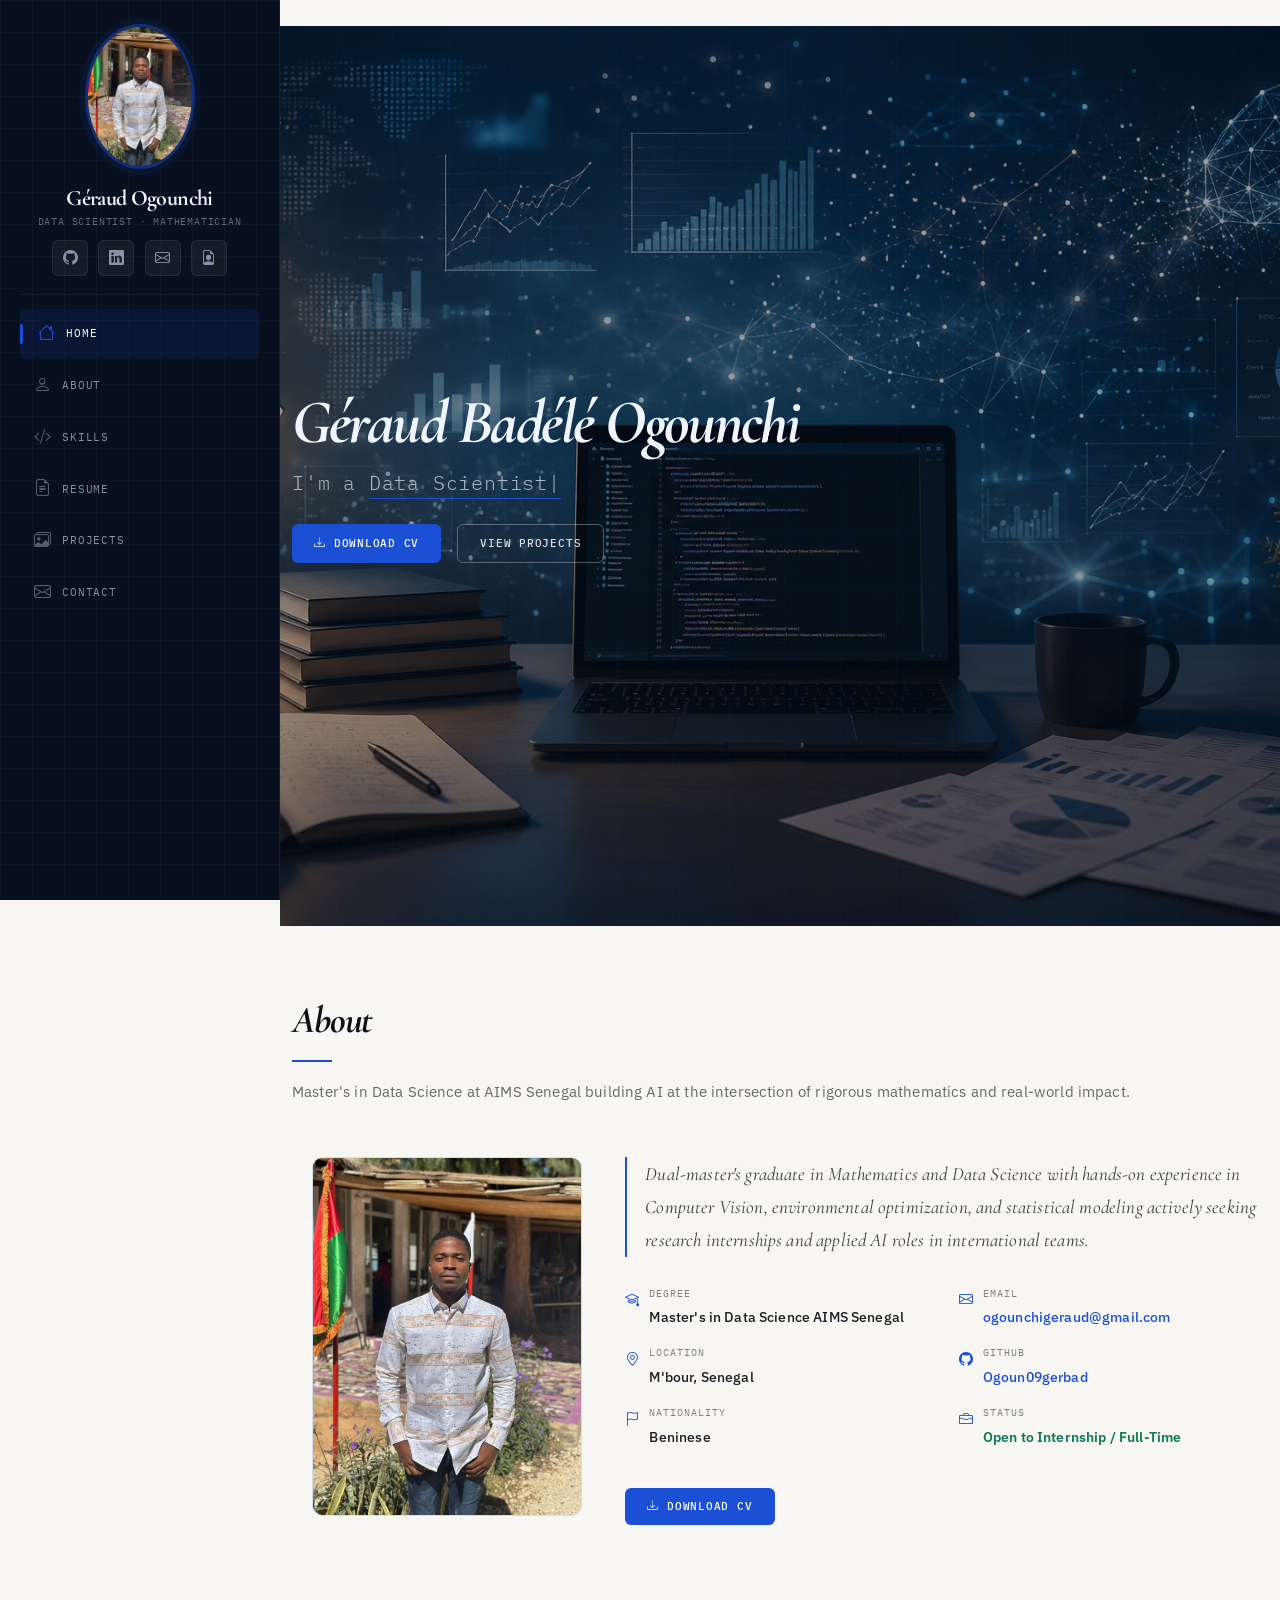
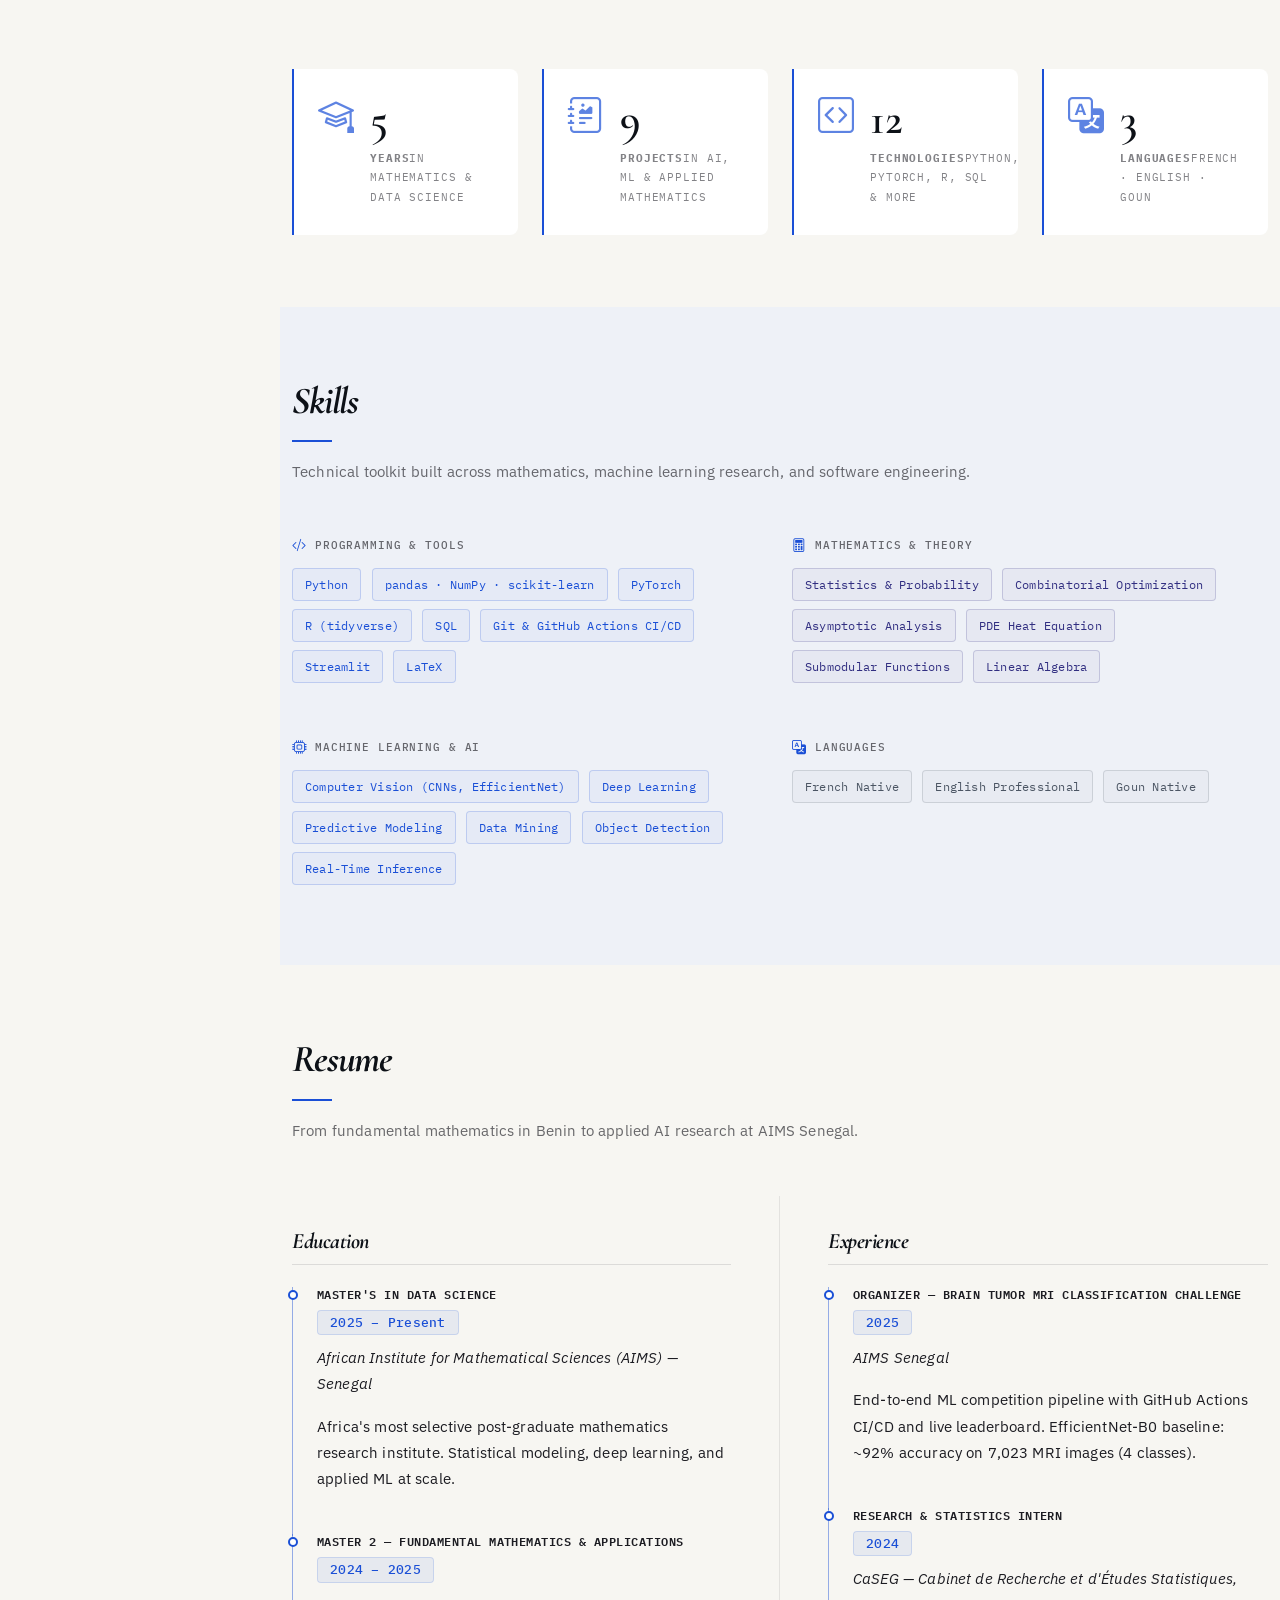
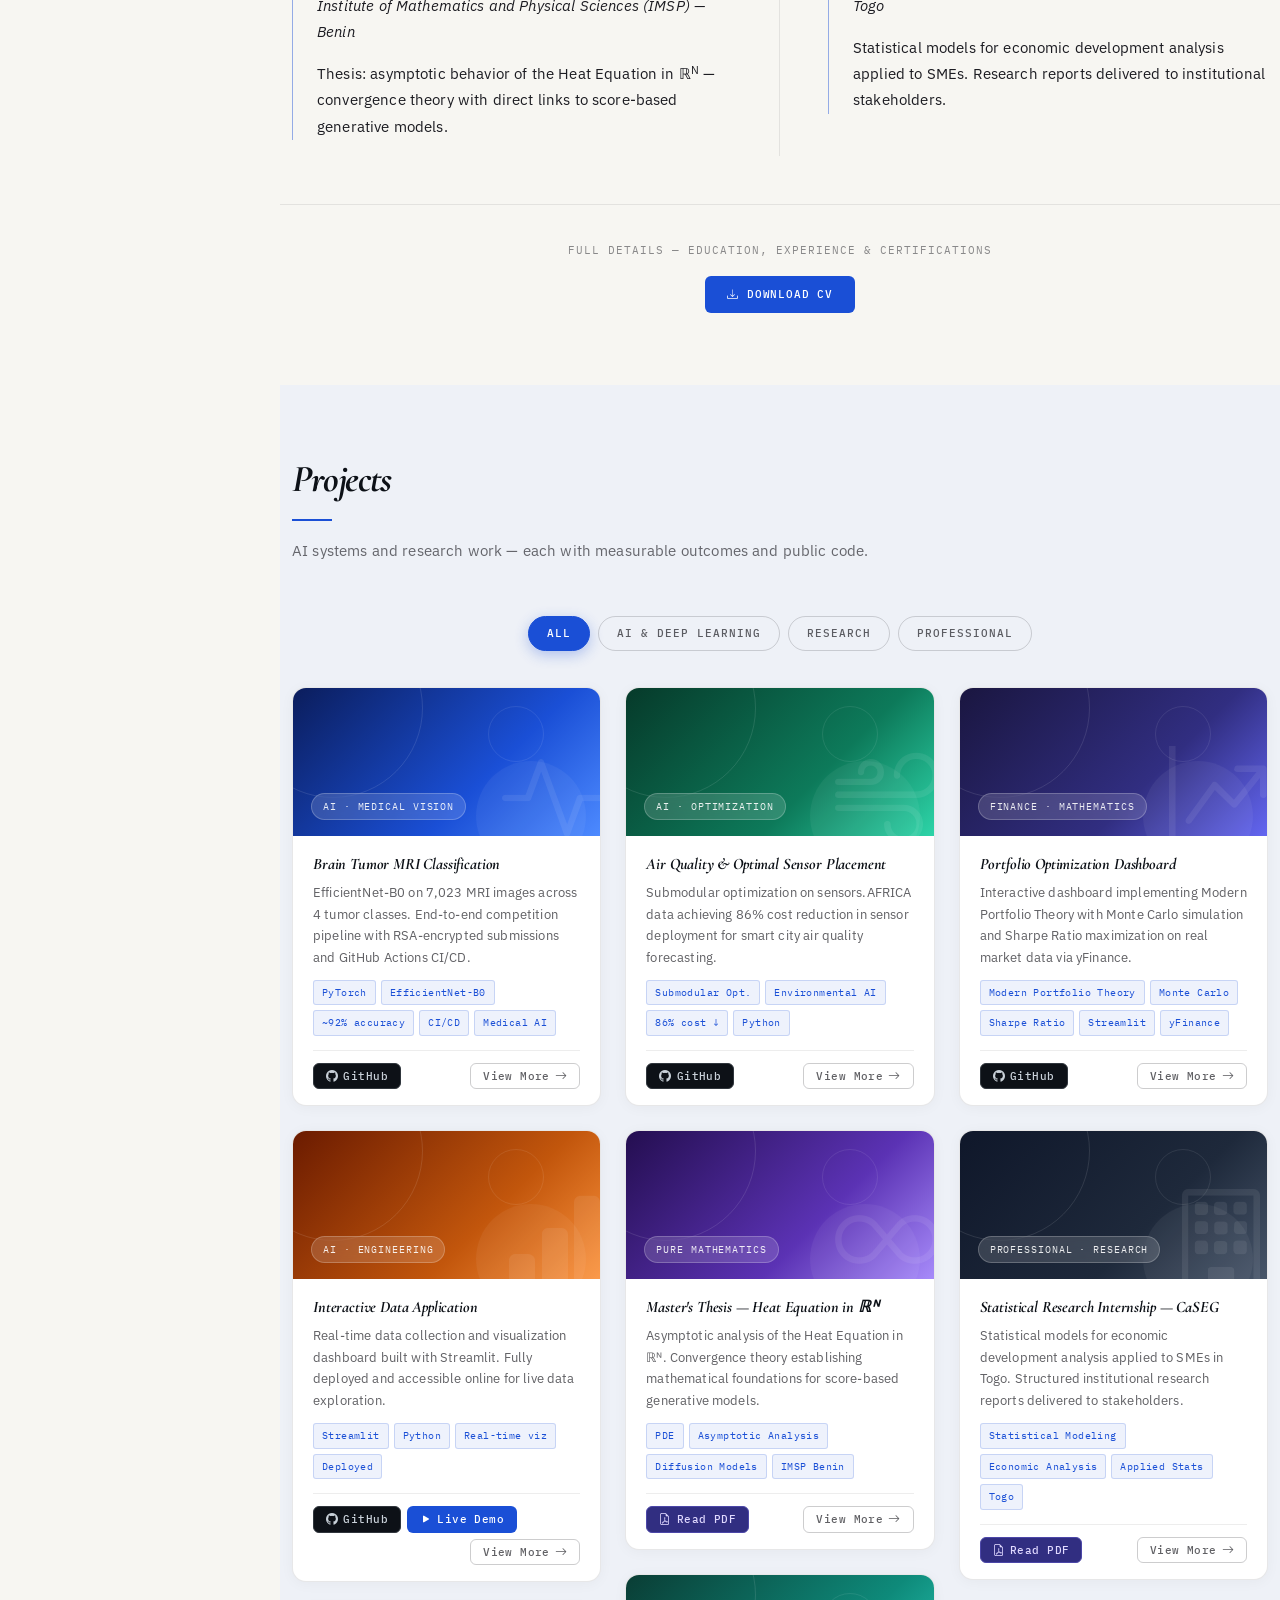
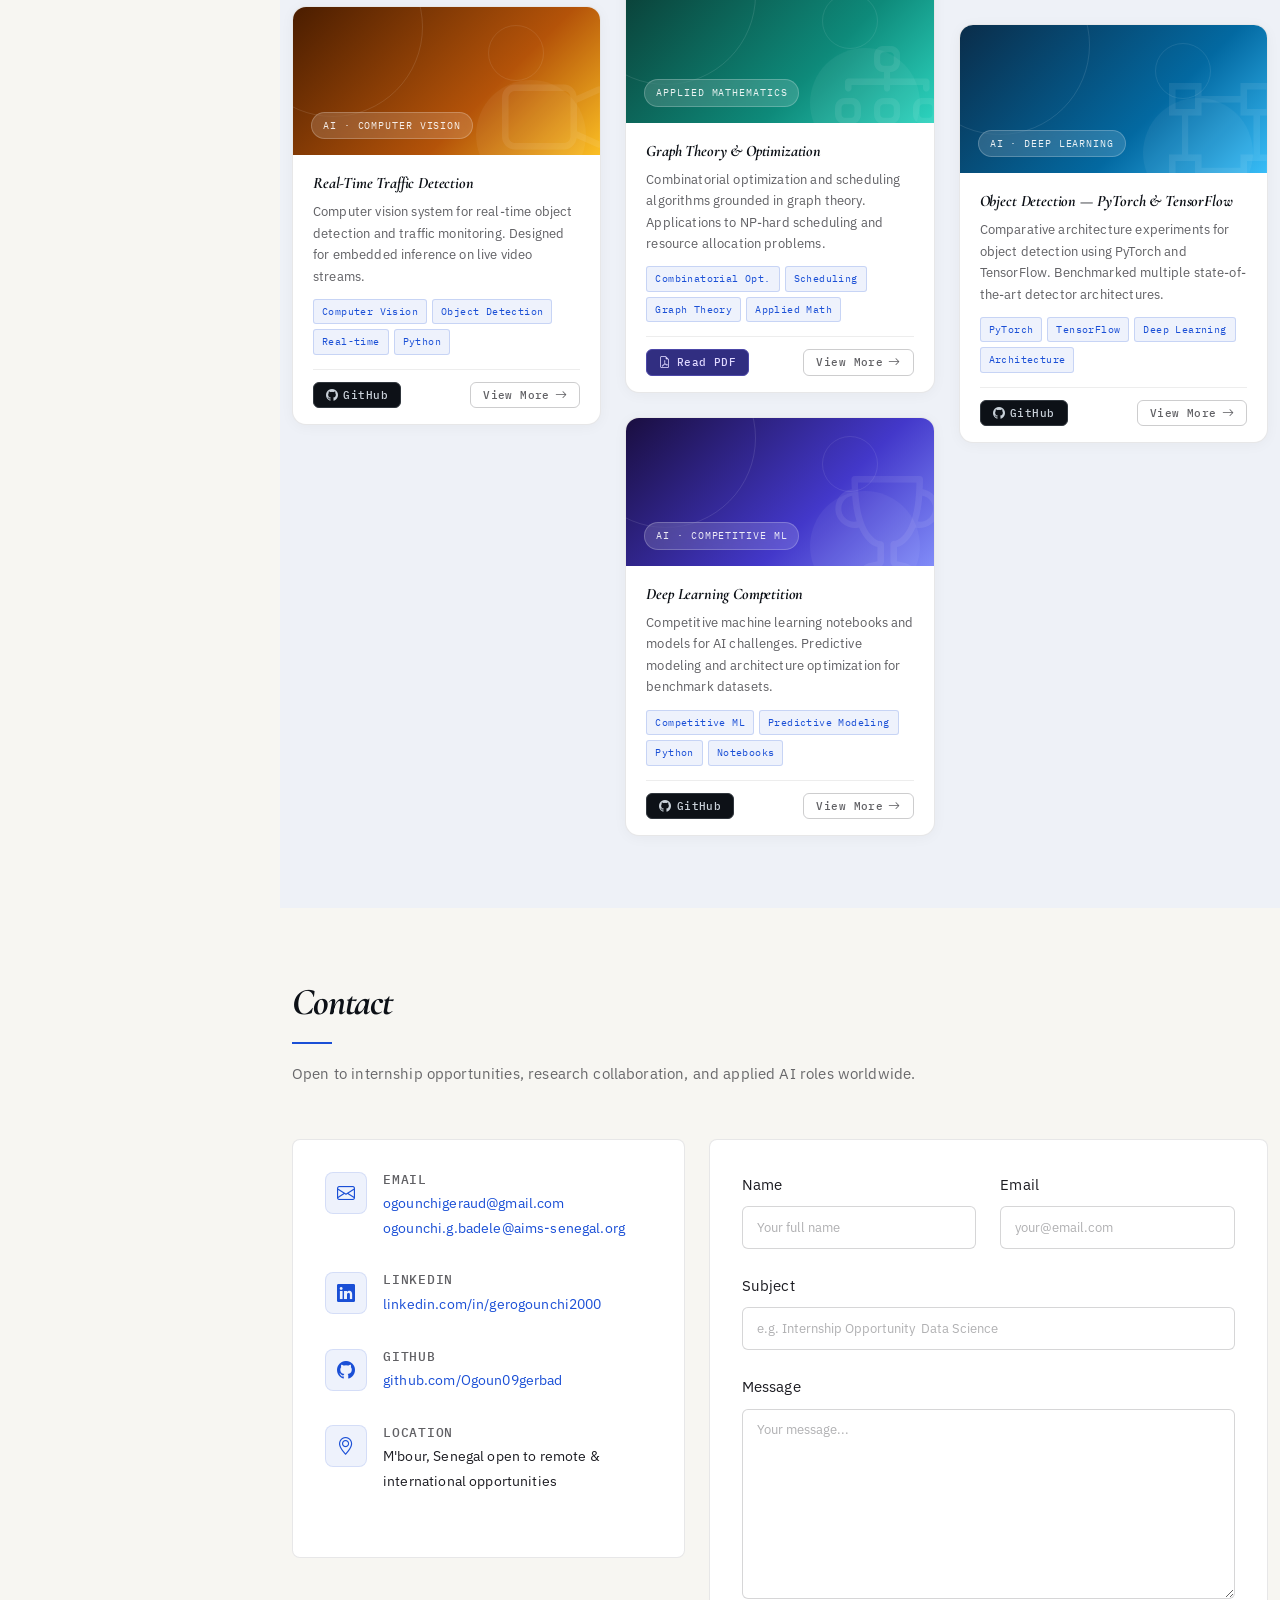
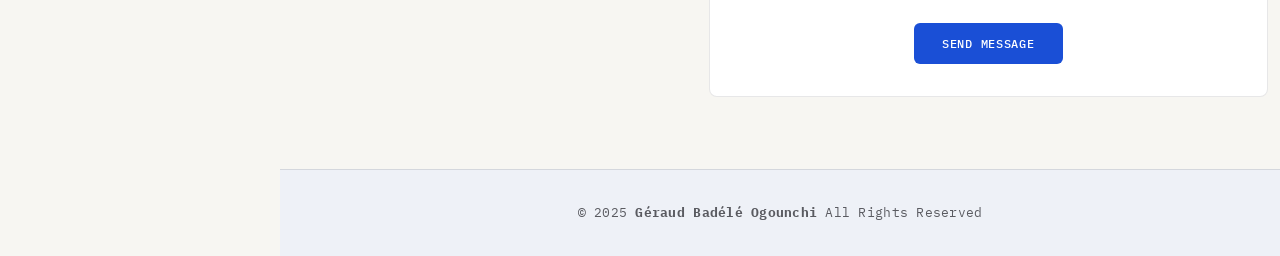
==== commit cf112613: "Fix typos and improve project descriptions in HTML" ====
--- a/index.html
+++ b/index.html
@@ -394,7 +394,7 @@
     <section id="portfolio" class="portfolio section light-background">
       <div class="container section-title" data-aos="fade-up">
         <h2>Projects</h2>
-        <p>AI systems and research work  each with measurable outcomes and public code.</p>
+        <p>AI systems and research work — each with measurable outcomes and public code.</p>
       </div>
 
       <div class="container">
@@ -409,143 +409,275 @@
 
           <div class="row gy-4 isotope-container" data-aos="fade-up" data-aos-delay="200">
 
+            <!-- 1 · Brain Tumor MRI -->
             <div class="col-lg-4 col-md-6 portfolio-item isotope-item filter-ai">
-              <div class="portfolio-content h-100">
-                <div class="project-placeholder brain-tumor">
-                  <h3>Brain Tumor MRI Classification</h3>
-                  <p>EfficientNet-B0 · PyTorch · ~92% accuracy · Medical AI · CI/CD pipeline</p>
-                </div>
-                <div class="portfolio-info">
-                  <h4>AI &amp; Deep Learning</h4>
-                  <p>Computer Vision · EfficientNet-B0 · ~92% accuracy · 7,023 MRI images</p>
-                  <a href="https://github.com/Ogoun09gerbad/brain-tumor-mri-challenge" target="_blank" class="details-link"><i class="bi bi-github"></i></a>
-                </div>
-              </div>
-            </div>
-
+              <div class="pcard">
+                <div class="pcard-visual pv-brain">
+                  <div class="pcard-ring pcard-ring-1"></div>
+                  <div class="pcard-ring pcard-ring-2"></div>
+                  <div class="pcard-ring pcard-ring-3"></div>
+                  <i class="bi bi-activity pcard-bg-icon"></i>
+                  <span class="pcard-cat">AI · Medical Vision</span>
+                </div>
+                <div class="pcard-body">
+                  <h3 class="pcard-title">Brain Tumor MRI Classification</h3>
+                  <p class="pcard-desc">EfficientNet-B0 on 7,023 MRI images across 4 tumor classes. End-to-end competition pipeline with RSA-encrypted submissions and GitHub Actions CI/CD.</p>
+                  <div class="pcard-tags">
+                    <span class="pcard-tag">PyTorch</span>
+                    <span class="pcard-tag">EfficientNet-B0</span>
+                    <span class="pcard-tag">~92% accuracy</span>
+                    <span class="pcard-tag">CI/CD</span>
+                    <span class="pcard-tag">Medical AI</span>
+                  </div>
+                  <div class="pcard-actions">
+                    <a href="https://github.com/Ogoun09gerbad/brain-tumor-mri-challenge" target="_blank" class="pcard-btn pcard-btn-gh"><i class="bi bi-github"></i>GitHub</a>
+                    <a href="https://github.com/Ogoun09gerbad/brain-tumor-mri-challenge" target="_blank" class="pcard-btn pcard-btn-more">View More <i class="bi bi-arrow-right"></i></a>
+                  </div>
+                </div>
+              </div>
+            </div>
+
+            <!-- 2 · Air Quality -->
             <div class="col-lg-4 col-md-6 portfolio-item isotope-item filter-ai filter-research">
-              <div class="portfolio-content h-100">
-                <div class="project-placeholder air-quality">
-                  <h3>Air Quality &amp; Sensor Placement</h3>
-                  <p>Submodular Optimization · Environmental AI · 86% cost reduction</p>
-                </div>
-                <div class="portfolio-info">
-                  <h4>AI &amp; Research</h4>
-                  <p>Submodular Optimization · sensors.AFRICA data · 86% cost reduction</p>
-                  <a href="https://github.com/Ogoun09gerbad/ENVIRONMENTAL-HEALTH-IN-A-SMART-CITIES-AIR-QUALITY-FORECASTING-AND-OPTIMAL-SENSOR-PLACEMENT-CITY" target="_blank" class="details-link"><i class="bi bi-github"></i></a>
-                </div>
-              </div>
-            </div>
-
+              <div class="pcard">
+                <div class="pcard-visual pv-air">
+                  <div class="pcard-ring pcard-ring-1"></div>
+                  <div class="pcard-ring pcard-ring-2"></div>
+                  <div class="pcard-ring pcard-ring-3"></div>
+                  <i class="bi bi-wind pcard-bg-icon"></i>
+                  <span class="pcard-cat">AI · Optimization</span>
+                </div>
+                <div class="pcard-body">
+                  <h3 class="pcard-title">Air Quality &amp; Optimal Sensor Placement</h3>
+                  <p class="pcard-desc">Submodular optimization on sensors.AFRICA data achieving 86% cost reduction in sensor deployment for smart city air quality forecasting.</p>
+                  <div class="pcard-tags">
+                    <span class="pcard-tag">Submodular Opt.</span>
+                    <span class="pcard-tag">Environmental AI</span>
+                    <span class="pcard-tag">86% cost ↓</span>
+                    <span class="pcard-tag">Python</span>
+                  </div>
+                  <div class="pcard-actions">
+                    <a href="https://github.com/Ogoun09gerbad/ENVIRONMENTAL-HEALTH-IN-A-SMART-CITIES-AIR-QUALITY-FORECASTING-AND-OPTIMAL-SENSOR-PLACEMENT-CITY" target="_blank" class="pcard-btn pcard-btn-gh"><i class="bi bi-github"></i>GitHub</a>
+                    <a href="https://github.com/Ogoun09gerbad/ENVIRONMENTAL-HEALTH-IN-A-SMART-CITIES-AIR-QUALITY-FORECASTING-AND-OPTIMAL-SENSOR-PLACEMENT-CITY" target="_blank" class="pcard-btn pcard-btn-more">View More <i class="bi bi-arrow-right"></i></a>
+                  </div>
+                </div>
+              </div>
+            </div>
+
+            <!-- 3 · Portfolio Optimization -->
             <div class="col-lg-4 col-md-6 portfolio-item isotope-item filter-research">
-              <div class="portfolio-content h-100">
-                <div class="project-placeholder portfolio-opt">
-                  <h3>Portfolio Optimization Dashboard</h3>
-                  <p>Modern Portfolio Theory · Monte Carlo · Sharpe Ratio · Streamlit · yFinance</p>
-                </div>
-                <div class="portfolio-info">
-                  <h4>Research &amp; Finance</h4>
-                  <p>MPT · Monte Carlo simulation · Optimal asset allocation · Python</p>
-                  <a href="https://github.com/Ogoun09gerbad/portfolio-optimization" target="_blank" class="details-link"><i class="bi bi-github"></i></a>
-                </div>
-              </div>
-            </div>
-
+              <div class="pcard">
+                <div class="pcard-visual pv-portopt">
+                  <div class="pcard-ring pcard-ring-1"></div>
+                  <div class="pcard-ring pcard-ring-2"></div>
+                  <div class="pcard-ring pcard-ring-3"></div>
+                  <i class="bi bi-graph-up-arrow pcard-bg-icon"></i>
+                  <span class="pcard-cat">Finance · Mathematics</span>
+                </div>
+                <div class="pcard-body">
+                  <h3 class="pcard-title">Portfolio Optimization Dashboard</h3>
+                  <p class="pcard-desc">Interactive dashboard implementing Modern Portfolio Theory with Monte Carlo simulation and Sharpe Ratio maximization on real market data via yFinance.</p>
+                  <div class="pcard-tags">
+                    <span class="pcard-tag">Modern Portfolio Theory</span>
+                    <span class="pcard-tag">Monte Carlo</span>
+                    <span class="pcard-tag">Sharpe Ratio</span>
+                    <span class="pcard-tag">Streamlit</span>
+                    <span class="pcard-tag">yFinance</span>
+                  </div>
+                  <div class="pcard-actions">
+                    <a href="https://github.com/Ogoun09gerbad/portfolio-optimization" target="_blank" class="pcard-btn pcard-btn-gh"><i class="bi bi-github"></i>GitHub</a>
+                    <a href="https://github.com/Ogoun09gerbad/portfolio-optimization" target="_blank" class="pcard-btn pcard-btn-more">View More <i class="bi bi-arrow-right"></i></a>
+                  </div>
+                </div>
+              </div>
+            </div>
+
+            <!-- 4 · Interactive Data App -->
             <div class="col-lg-4 col-md-6 portfolio-item isotope-item filter-ai">
-              <div class="portfolio-content h-100">
-                <div class="project-placeholder streamlit-app">
-                  <h3>Interactive Data Application</h3>
-                  <p>Streamlit · Python · Real-time visualization · Deployed</p>
-                </div>
-                <div class="portfolio-info">
-                  <h4>AI &amp; Engineering</h4>
-                  <p>Python · Streamlit · Data Analysis &amp; Visualization</p>
-                  <a href="https://github.com/Ogoun09gerbad/interactive-data-dashboard" target="_blank" class="details-link"><i class="bi bi-github"></i></a>
-                  <a href="https://data-collection-real-time.streamlit.app/" target="_blank" class="details-link"><i class="bi bi-play-circle"></i></a>
-                </div>
-              </div>
-            </div>
-
+              <div class="pcard">
+                <div class="pcard-visual pv-streamlit">
+                  <div class="pcard-ring pcard-ring-1"></div>
+                  <div class="pcard-ring pcard-ring-2"></div>
+                  <div class="pcard-ring pcard-ring-3"></div>
+                  <i class="bi bi-bar-chart-fill pcard-bg-icon"></i>
+                  <span class="pcard-cat">AI · Engineering</span>
+                </div>
+                <div class="pcard-body">
+                  <h3 class="pcard-title">Interactive Data Application</h3>
+                  <p class="pcard-desc">Real-time data collection and visualization dashboard built with Streamlit. Fully deployed and accessible online for live data exploration.</p>
+                  <div class="pcard-tags">
+                    <span class="pcard-tag">Streamlit</span>
+                    <span class="pcard-tag">Python</span>
+                    <span class="pcard-tag">Real-time viz</span>
+                    <span class="pcard-tag">Deployed</span>
+                  </div>
+                  <div class="pcard-actions">
+                    <a href="https://github.com/Ogoun09gerbad/interactive-data-dashboard" target="_blank" class="pcard-btn pcard-btn-gh"><i class="bi bi-github"></i>GitHub</a>
+                    <a href="https://data-collection-real-time.streamlit.app/" target="_blank" class="pcard-btn pcard-btn-demo"><i class="bi bi-play-fill"></i>Live Demo</a>
+                    <a href="https://data-collection-real-time.streamlit.app/" target="_blank" class="pcard-btn pcard-btn-more">View More <i class="bi bi-arrow-right"></i></a>
+                  </div>
+                </div>
+              </div>
+            </div>
+
+            <!-- 5 · Thesis -->
             <div class="col-lg-4 col-md-6 portfolio-item isotope-item filter-research">
-              <div class="portfolio-content h-100">
-                <div class="project-placeholder thesis">
-                  <h3>Master's Thesis  Heat Equation</h3>
-                  <p>PDE · Asymptotic Analysis · Foundations of diffusion-based generative models</p>
-                </div>
-                <div class="portfolio-info">
-                  <h4>Research</h4>
-                  <p>PDE · Asymptotic Analysis · Diffusion Models · IMSP Benin</p>
-                  <a href="Master_Thesis_Geraud.pdf" target="_blank" class="details-link"><i class="bi bi-file-earmark-pdf"></i></a>
-                </div>
-              </div>
-            </div>
-
+              <div class="pcard">
+                <div class="pcard-visual pv-thesis">
+                  <div class="pcard-ring pcard-ring-1"></div>
+                  <div class="pcard-ring pcard-ring-2"></div>
+                  <div class="pcard-ring pcard-ring-3"></div>
+                  <i class="bi bi-infinity pcard-bg-icon"></i>
+                  <span class="pcard-cat">Pure Mathematics</span>
+                </div>
+                <div class="pcard-body">
+                  <h3 class="pcard-title">Master's Thesis — Heat Equation in ℝᴺ</h3>
+                  <p class="pcard-desc">Asymptotic analysis of the Heat Equation in ℝᴺ. Convergence theory establishing mathematical foundations for score-based generative models.</p>
+                  <div class="pcard-tags">
+                    <span class="pcard-tag">PDE</span>
+                    <span class="pcard-tag">Asymptotic Analysis</span>
+                    <span class="pcard-tag">Diffusion Models</span>
+                    <span class="pcard-tag">IMSP Benin</span>
+                  </div>
+                  <div class="pcard-actions">
+                    <a href="Master_Thesis_Geraud.pdf" target="_blank" class="pcard-btn pcard-btn-pdf"><i class="bi bi-file-earmark-pdf"></i>Read PDF</a>
+                    <a href="Master_Thesis_Geraud.pdf" target="_blank" class="pcard-btn pcard-btn-more">View More <i class="bi bi-arrow-right"></i></a>
+                  </div>
+                </div>
+              </div>
+            </div>
+
+            <!-- 6 · CaSEG -->
             <div class="col-lg-4 col-md-6 portfolio-item isotope-item filter-professional">
-              <div class="portfolio-content h-100">
-                <div class="project-placeholder caseg">
-                  <h3>Research Internship  CaSEG</h3>
-                  <p>Statistical Modeling · Economic Data Analysis · Applied Analytics</p>
-                </div>
-                <div class="portfolio-info">
-                  <h4>Professional</h4>
-                  <p>Statistical Modeling · Economic Development · Togo</p>
-                  <a href="Projet_CaSEG.pdf" target="_blank" class="details-link"><i class="bi bi-file-earmark-pdf"></i></a>
-                </div>
-              </div>
-            </div>
-
+              <div class="pcard">
+                <div class="pcard-visual pv-caseg">
+                  <div class="pcard-ring pcard-ring-1"></div>
+                  <div class="pcard-ring pcard-ring-2"></div>
+                  <div class="pcard-ring pcard-ring-3"></div>
+                  <i class="bi bi-building pcard-bg-icon"></i>
+                  <span class="pcard-cat">Professional · Research</span>
+                </div>
+                <div class="pcard-body">
+                  <h3 class="pcard-title">Statistical Research Internship — CaSEG</h3>
+                  <p class="pcard-desc">Statistical models for economic development analysis applied to SMEs in Togo. Structured institutional research reports delivered to stakeholders.</p>
+                  <div class="pcard-tags">
+                    <span class="pcard-tag">Statistical Modeling</span>
+                    <span class="pcard-tag">Economic Analysis</span>
+                    <span class="pcard-tag">Applied Stats</span>
+                    <span class="pcard-tag">Togo</span>
+                  </div>
+                  <div class="pcard-actions">
+                    <a href="Projet_CaSEG.pdf" target="_blank" class="pcard-btn pcard-btn-pdf"><i class="bi bi-file-earmark-pdf"></i>Read PDF</a>
+                    <a href="Projet_CaSEG.pdf" target="_blank" class="pcard-btn pcard-btn-more">View More <i class="bi bi-arrow-right"></i></a>
+                  </div>
+                </div>
+              </div>
+            </div>
+
+            <!-- 7 · Graph Theory -->
             <div class="col-lg-4 col-md-6 portfolio-item isotope-item filter-research">
-              <div class="portfolio-content h-100">
-                <div class="project-placeholder graph-theory">
-                  <h3>Graph Theory &amp; Optimization</h3>
-                  <p>Combinatorial Optimization · Scheduling Algorithms · Applied Mathematics</p>
-                </div>
-                <div class="portfolio-info">
-                  <h4>Research</h4>
-                  <p>Combinatorial Optimization · Scheduling · Applied Mathematics</p>
-                  <a href="Graph_Theory.pdf" target="_blank" class="details-link"><i class="bi bi-file-earmark-pdf"></i></a>
-                </div>
-              </div>
-            </div>
-
+              <div class="pcard">
+                <div class="pcard-visual pv-graph">
+                  <div class="pcard-ring pcard-ring-1"></div>
+                  <div class="pcard-ring pcard-ring-2"></div>
+                  <div class="pcard-ring pcard-ring-3"></div>
+                  <i class="bi bi-diagram-3 pcard-bg-icon"></i>
+                  <span class="pcard-cat">Applied Mathematics</span>
+                </div>
+                <div class="pcard-body">
+                  <h3 class="pcard-title">Graph Theory &amp; Optimization</h3>
+                  <p class="pcard-desc">Combinatorial optimization and scheduling algorithms grounded in graph theory. Applications to NP-hard scheduling and resource allocation problems.</p>
+                  <div class="pcard-tags">
+                    <span class="pcard-tag">Combinatorial Opt.</span>
+                    <span class="pcard-tag">Scheduling</span>
+                    <span class="pcard-tag">Graph Theory</span>
+                    <span class="pcard-tag">Applied Math</span>
+                  </div>
+                  <div class="pcard-actions">
+                    <a href="Graph_Theory.pdf" target="_blank" class="pcard-btn pcard-btn-pdf"><i class="bi bi-file-earmark-pdf"></i>Read PDF</a>
+                    <a href="Graph_Theory.pdf" target="_blank" class="pcard-btn pcard-btn-more">View More <i class="bi bi-arrow-right"></i></a>
+                  </div>
+                </div>
+              </div>
+            </div>
+
+            <!-- 8 · Traffic Detection -->
             <div class="col-lg-4 col-md-6 portfolio-item isotope-item filter-ai">
-              <div class="portfolio-content h-100">
-                <div class="project-placeholder traffic-detection">
-                  <h3>Real-Time Traffic Detection</h3>
-                  <p>Computer Vision · Object Detection · Real-time inference</p>
-                </div>
-                <div class="portfolio-info">
-                  <h4>AI &amp; Deep Learning</h4>
-                  <p>Computer Vision · Real-time traffic monitoring</p>
-                  <a href="https://github.com/Ogoun09gerbad/Real-time-traffic-detection" target="_blank" class="details-link"><i class="bi bi-github"></i></a>
-                </div>
-              </div>
-            </div>
-
+              <div class="pcard">
+                <div class="pcard-visual pv-traffic">
+                  <div class="pcard-ring pcard-ring-1"></div>
+                  <div class="pcard-ring pcard-ring-2"></div>
+                  <div class="pcard-ring pcard-ring-3"></div>
+                  <i class="bi bi-camera-video pcard-bg-icon"></i>
+                  <span class="pcard-cat">AI · Computer Vision</span>
+                </div>
+                <div class="pcard-body">
+                  <h3 class="pcard-title">Real-Time Traffic Detection</h3>
+                  <p class="pcard-desc">Computer vision system for real-time object detection and traffic monitoring. Designed for embedded inference on live video streams.</p>
+                  <div class="pcard-tags">
+                    <span class="pcard-tag">Computer Vision</span>
+                    <span class="pcard-tag">Object Detection</span>
+                    <span class="pcard-tag">Real-time</span>
+                    <span class="pcard-tag">Python</span>
+                  </div>
+                  <div class="pcard-actions">
+                    <a href="https://github.com/Ogoun09gerbad/Real-time-traffic-detection" target="_blank" class="pcard-btn pcard-btn-gh"><i class="bi bi-github"></i>GitHub</a>
+                    <a href="https://github.com/Ogoun09gerbad/Real-time-traffic-detection" target="_blank" class="pcard-btn pcard-btn-more">View More <i class="bi bi-arrow-right"></i></a>
+                  </div>
+                </div>
+              </div>
+            </div>
+
+            <!-- 9 · Object Detection -->
             <div class="col-lg-4 col-md-6 portfolio-item isotope-item filter-ai">
-              <div class="portfolio-content h-100">
-                <div class="project-placeholder object-detection">
-                  <h3>Object Detection  PyTorch &amp; TF</h3>
-                  <p>Deep Learning · Architecture experiments · PyTorch · TensorFlow</p>
-                </div>
-                <div class="portfolio-info">
-                  <h4>AI &amp; Deep Learning</h4>
-                  <p>Deep Learning · Object detection architecture implementations</p>
-                  <a href="https://github.com/Ogoun09gerbad/object-detection-pytorch-tensorflow" target="_blank" class="details-link"><i class="bi bi-github"></i></a>
-                </div>
-              </div>
-            </div>
-
+              <div class="pcard">
+                <div class="pcard-visual pv-objdet">
+                  <div class="pcard-ring pcard-ring-1"></div>
+                  <div class="pcard-ring pcard-ring-2"></div>
+                  <div class="pcard-ring pcard-ring-3"></div>
+                  <i class="bi bi-bounding-box pcard-bg-icon"></i>
+                  <span class="pcard-cat">AI · Deep Learning</span>
+                </div>
+                <div class="pcard-body">
+                  <h3 class="pcard-title">Object Detection — PyTorch &amp; TensorFlow</h3>
+                  <p class="pcard-desc">Comparative architecture experiments for object detection using PyTorch and TensorFlow. Benchmarked multiple state-of-the-art detector architectures.</p>
+                  <div class="pcard-tags">
+                    <span class="pcard-tag">PyTorch</span>
+                    <span class="pcard-tag">TensorFlow</span>
+                    <span class="pcard-tag">Deep Learning</span>
+                    <span class="pcard-tag">Architecture</span>
+                  </div>
+                  <div class="pcard-actions">
+                    <a href="https://github.com/Ogoun09gerbad/object-detection-pytorch-tensorflow" target="_blank" class="pcard-btn pcard-btn-gh"><i class="bi bi-github"></i>GitHub</a>
+                    <a href="https://github.com/Ogoun09gerbad/object-detection-pytorch-tensorflow" target="_blank" class="pcard-btn pcard-btn-more">View More <i class="bi bi-arrow-right"></i></a>
+                  </div>
+                </div>
+              </div>
+            </div>
+
+            <!-- 10 · DL Competition -->
             <div class="col-lg-4 col-md-6 portfolio-item isotope-item filter-ai filter-research">
-              <div class="portfolio-content h-100">
-                <div class="project-placeholder dl-competition">
-                  <h3>Deep Learning Competition</h3>
-                  <p>Competitive ML · Predictive Modeling · AI Challenge</p>
-                </div>
-                <div class="portfolio-info">
-                  <h4>AI &amp; Research</h4>
-                  <p>Competitive Deep Learning · Notebooks and models for AI challenges</p>
-                  <a href="https://github.com/Ogoun09gerbad/DeepLearningCompetition" target="_blank" class="details-link"><i class="bi bi-github"></i></a>
+              <div class="pcard">
+                <div class="pcard-visual pv-dlcomp">
+                  <div class="pcard-ring pcard-ring-1"></div>
+                  <div class="pcard-ring pcard-ring-2"></div>
+                  <div class="pcard-ring pcard-ring-3"></div>
+                  <i class="bi bi-trophy pcard-bg-icon"></i>
+                  <span class="pcard-cat">AI · Competitive ML</span>
+                </div>
+                <div class="pcard-body">
+                  <h3 class="pcard-title">Deep Learning Competition</h3>
+                  <p class="pcard-desc">Competitive machine learning notebooks and models for AI challenges. Predictive modeling and architecture optimization for benchmark datasets.</p>
+                  <div class="pcard-tags">
+                    <span class="pcard-tag">Competitive ML</span>
+                    <span class="pcard-tag">Predictive Modeling</span>
+                    <span class="pcard-tag">Python</span>
+                    <span class="pcard-tag">Notebooks</span>
+                  </div>
+                  <div class="pcard-actions">
+                    <a href="https://github.com/Ogoun09gerbad/DeepLearningCompetition" target="_blank" class="pcard-btn pcard-btn-gh"><i class="bi bi-github"></i>GitHub</a>
+                    <a href="https://github.com/Ogoun09gerbad/DeepLearningCompetition" target="_blank" class="pcard-btn pcard-btn-more">View More <i class="bi bi-arrow-right"></i></a>
+                  </div>
                 </div>
               </div>
             </div>
--- a/assets/css/main.css
+++ b/assets/css/main.css
@@ -1,11 +1,10 @@
 /**
- * Portfolio — Géraud Badélé Ogounchi
- * Mathematician & Data Scientist
+ * Portfolio — Data Scientist · Mathematician
  * Aesthetic: Academic precision meets modern data science
  * Fonts: Cormorant Garamond (headings) · IBM Plex Sans (body) · IBM Plex Mono (nav/code)
  */
 
-@import url('https://fonts.googleapis.com/css2?family=Cormorant+Garamond:ital,wght@0,400;0,600;0,700;1,400;1,600&family=IBM+Plex+Sans:wght@300;400;500;600&family=IBM+Plex+Mono:wght@400;500&display=swap');
+@import url('https://fonts.googleapis.com/css2?family=Cormorant+Garamond:ital,wght@0,400;0,600;0,700;1,400&family=IBM+Plex+Sans:wght@300;400;500;600&family=IBM+Plex+Mono:wght@400;500&display=swap');
 
 /*--------------------------------------------------------------
 # Font & Color Variables
@@ -52,24 +51,16 @@
 }
 
 /*--------------------------------------------------------------
-# General Styling — Improved Readability
+# General Styling
 --------------------------------------------------------------*/
 body {
   color: var(--default-color);
   background-color: var(--background-color);
   font-family: var(--default-font);
-  font-size: 16px;
-  line-height: 1.8;
+  font-size: 15px;
+  line-height: 1.75;
   font-weight: 400;
   letter-spacing: 0.01em;
-  -webkit-font-smoothing: antialiased;
-  -moz-osx-font-smoothing: grayscale;
-}
-
-p {
-  color: color-mix(in srgb, var(--default-color), transparent 12%);
-  line-height: 1.85;
-  margin-bottom: 1rem;
 }
 
 a {
@@ -87,11 +78,8 @@
   font-family: var(--heading-font);
   font-weight: 600;
   letter-spacing: -0.02em;
-  line-height: 1.25;
-}
-
-h3 { font-size: 1.35rem; }
-h4 { font-size: 1.1rem; }
+  line-height: 1.2;
+}
 
 /*--------------------------------------------------------------
 # PHP Email Form
@@ -160,20 +148,23 @@
   overflow-y: auto;
   z-index: 997;
   border-right: 1px solid rgba(255, 255, 255, 0.05);
+
+  /* Subtle grid texture — mathematical graph paper feel */
   background-image:
-    linear-gradient(rgba(255,255,255,0.02) 1px, transparent 1px),
-    linear-gradient(90deg, rgba(255,255,255,0.02) 1px, transparent 1px);
+    linear-gradient(rgba(255,255,255,0.025) 1px, transparent 1px),
+    linear-gradient(90deg, rgba(255,255,255,0.025) 1px, transparent 1px);
   background-size: 32px 32px;
 }
 
+/* Scrollbar styling for sidebar */
 .header::-webkit-scrollbar { width: 4px; }
 .header::-webkit-scrollbar-track { background: transparent; }
 .header::-webkit-scrollbar-thumb { background: rgba(255,255,255,0.1); border-radius: 2px; }
 
 .header .profile-img img {
-  margin: 28px auto 16px;
+  margin: 24px auto 16px;
   display: block;
-  width: 112px;
+  width: 110px;
   border-radius: 50%;
   border: 3px solid rgba(26, 79, 214, 0.5);
   box-shadow: 0 0 0 6px rgba(26, 79, 214, 0.08);
@@ -186,7 +177,7 @@
 
 .header .logo {
   line-height: 1;
-  margin-bottom: 14px;
+  margin-bottom: 12px;
   text-align: center;
 }
 
@@ -206,14 +197,14 @@
   font-family: var(--nav-font);
   font-size: 10px;
   font-weight: 400;
-  color: rgba(138, 145, 168, 0.75);
-  letter-spacing: 0.07em;
+  color: rgba(138, 145, 168, 0.7);
+  letter-spacing: 0.08em;
   text-transform: uppercase;
-  margin-top: 6px;
+  margin-top: 5px;
 }
 
 .header .social-links {
-  margin: 0 0 20px 0;
+  margin: 0 0 18px 0;
   text-align: center;
 }
 
@@ -316,6 +307,7 @@
   transition: opacity 0.2s ease;
 }
 
+/* Active indicator — left accent line */
 .navmenu a:hover,
 .navmenu .active,
 .navmenu .active:focus {
@@ -331,6 +323,7 @@
   opacity: 1;
 }
 
+/* Active left border pill */
 .navmenu .active::before,
 .navmenu .active:focus::before {
   content: "";
@@ -344,6 +337,7 @@
 
 .navmenu a { position: relative; }
 
+/* Dropdown */
 .navmenu .dropdown { display: block; }
 
 .navmenu .dropdown a,
@@ -398,6 +392,7 @@
   transform: rotate(180deg);
 }
 
+/* Divider above nav */
 .navmenu ul::before {
   content: "";
   display: block;
@@ -506,7 +501,7 @@
 }
 
 .page-title h1 {
-  font-size: 30px;
+  font-size: 28px;
   font-weight: 700;
   font-family: var(--heading-font);
 }
@@ -539,7 +534,7 @@
 .section {
   color: var(--default-color);
   background-color: var(--background-color);
-  padding: 80px 0;
+  padding: 72px 0;
   overflow: clip;
 }
 
@@ -547,12 +542,12 @@
 # Section Titles
 --------------------------------------------------------------*/
 .section-title {
-  padding-bottom: 56px;
+  padding-bottom: 52px;
   position: relative;
 }
 
 .section-title h2 {
-  font-size: 40px;
+  font-size: 38px;
   font-weight: 700;
   margin-bottom: 16px;
   padding-bottom: 18px;
@@ -561,6 +556,7 @@
   letter-spacing: -0.03em;
 }
 
+/* Accent underline */
 .section-title h2:after {
   content: "";
   position: absolute;
@@ -574,10 +570,9 @@
 
 .section-title p {
   margin-bottom: 0;
-  font-size: 16px;
-  color: color-mix(in srgb, var(--default-color), transparent 30%);
-  line-height: 1.85;
-  max-width: 720px;
+  font-size: 15px;
+  color: color-mix(in srgb, var(--default-color), transparent 35%);
+  line-height: 1.8;
 }
 
 /*--------------------------------------------------------------
@@ -605,17 +600,30 @@
 
 .hero:before {
   content: "";
-  background: color-mix(in srgb, var(--background-color), transparent 55%);
+  background-color: color-mix(in srgb, var(--background-color), transparent 60%);
   position: absolute;
   inset: 0;
   z-index: 2;
 }
 
+/* Subtle mathematical grid — precision aesthetic */
+.hero:after {
+  content: "";
+  position: absolute;
+  inset: 0;
+  z-index: 2;
+  background-image:
+    linear-gradient(rgba(26,79,214,0.045) 1px, transparent 1px),
+    linear-gradient(90deg, rgba(26,79,214,0.045) 1px, transparent 1px);
+  background-size: 56px 56px;
+  pointer-events: none;
+}
+
 .hero .container { position: relative; z-index: 3; }
 
 .hero h2 {
   margin: 0;
-  font-size: 64px;
+  font-size: 62px;
   font-weight: 700;
   letter-spacing: -0.04em;
   font-style: italic;
@@ -623,8 +631,8 @@
 }
 
 .hero p {
-  margin: 12px 0 0 0;
-  font-size: 22px;
+  margin: 10px 0 0 0;
+  font-size: 20px;
   font-family: var(--nav-font);
   font-weight: 300;
   letter-spacing: 0.04em;
@@ -638,7 +646,7 @@
 }
 
 .hero .social-links {
-  margin-top: 32px;
+  margin-top: 28px;
 }
 
 .hero .social-links a {
@@ -646,11 +654,11 @@
   display: inline-flex;
   align-items: center;
   justify-content: center;
-  width: 44px;
-  height: 44px;
+  width: 42px;
+  height: 42px;
   border-radius: 8px;
-  border: 1px solid color-mix(in srgb, var(--default-color), transparent 72%);
-  color: color-mix(in srgb, var(--default-color), transparent 35%);
+  border: 1px solid color-mix(in srgb, var(--default-color), transparent 75%);
+  color: color-mix(in srgb, var(--default-color), transparent 40%);
   margin-right: 10px;
   transition: all 0.25s ease;
 }
@@ -663,26 +671,18 @@
 }
 
 @media (max-width: 768px) {
-  .hero h2 { font-size: 38px; }
-  .hero p { font-size: 17px; }
+  .hero h2 { font-size: 36px; }
+  .hero p { font-size: 16px; }
 }
 
 /*--------------------------------------------------------------
 # About Section
 --------------------------------------------------------------*/
-.about .about-photo {
-  border-radius: 10px;
-  box-shadow: 0 8px 32px rgba(0,0,0,0.12);
-  width: 100%;
-  object-fit: cover;
-}
-
 .about .content h2 {
   font-weight: 700;
-  font-size: 28px;
+  font-size: 26px;
   font-style: italic;
-  margin-bottom: 16px;
-  line-height: 1.25;
+  margin-bottom: 20px;
 }
 
 .about .content ul {
@@ -694,51 +694,26 @@
   margin-bottom: 14px;
   display: flex;
   align-items: flex-start;
-  font-size: 15px;
-  line-height: 1.6;
+  font-size: 14px;
 }
 
 .about .content ul strong {
-  margin-right: 10px;
+  margin-right: 8px;
   font-family: var(--nav-font);
   font-size: 11px;
-  letter-spacing: 0.07em;
+  letter-spacing: 0.06em;
   text-transform: uppercase;
   color: color-mix(in srgb, var(--default-color), transparent 30%);
   white-space: nowrap;
-  min-width: 90px;
-  padding-top: 2px;
+  min-width: 80px;
 }
 
 .about .content ul i {
   font-size: 14px;
   margin-right: 8px;
   color: var(--accent-color);
-  line-height: 1.7;
+  line-height: 1.6;
   flex-shrink: 0;
-}
-
-.btn-download {
-  display: inline-flex;
-  align-items: center;
-  padding: 10px 24px;
-  background: var(--accent-color);
-  color: #ffffff;
-  border-radius: 6px;
-  font-family: var(--nav-font);
-  font-size: 12px;
-  letter-spacing: 0.07em;
-  text-transform: uppercase;
-  font-weight: 500;
-  transition: all 0.25s ease;
-  margin-top: 8px;
-}
-
-.btn-download:hover {
-  background: color-mix(in srgb, var(--accent-color), #000 15%);
-  color: #ffffff;
-  transform: translateY(-2px);
-  box-shadow: 0 6px 20px rgba(26, 79, 214, 0.4);
 }
 
 /*--------------------------------------------------------------
@@ -747,16 +722,15 @@
 .stats .stats-item {
   padding: 28px 24px;
   width: 100%;
-  border-left: 3px solid var(--accent-color);
+  border-left: 2px solid var(--accent-color);
   background: var(--surface-color);
   border-radius: 0 8px 8px 0;
   transition: all 0.25s ease;
-  box-shadow: 0 2px 12px rgba(0,0,0,0.04);
 }
 
 .stats .stats-item:hover {
   transform: translateX(4px);
-  box-shadow: -4px 0 0 0 var(--accent-color), 0 4px 18px rgba(0,0,0,0.08);
+  box-shadow: -4px 0 0 0 var(--accent-color);
 }
 
 .stats .stats-item i {
@@ -765,45 +739,44 @@
   font-size: 36px;
   float: left;
   line-height: 0;
-  opacity: 0.65;
+  opacity: 0.7;
 }
 
 .stats .stats-item .purecounter {
   color: var(--heading-color);
-  font-size: 46px;
+  font-size: 44px;
   line-height: 1;
   display: block;
   font-weight: 600;
   font-family: var(--heading-font);
-  margin-left: 56px;
+  margin-left: 52px;
 }
 
 .stats .stats-item p {
-  color: color-mix(in srgb, var(--default-color), transparent 40%);
+  color: color-mix(in srgb, var(--default-color), transparent 45%);
   padding: 8px 0 0 0;
-  margin: 0 0 0 56px;
+  margin: 0 0 0 52px;
   font-family: var(--nav-font);
   font-size: 11px;
-  letter-spacing: 0.07em;
+  letter-spacing: 0.08em;
   text-transform: uppercase;
-  line-height: 1.5;
 }
 
 /*--------------------------------------------------------------
 # Skills Section — Refined Progress Bars
 --------------------------------------------------------------*/
 .skills .progress {
-  height: 60px;
+  height: 56px;
   display: block;
   background: none;
   border-radius: 0;
-  margin-bottom: 8px;
+  margin-bottom: 6px;
 }
 
 .skills .progress .skill {
   color: var(--heading-color);
   padding: 0;
-  margin: 0 0 10px 0;
+  margin: 0 0 8px 0;
   text-transform: uppercase;
   display: block;
   font-weight: 500;
@@ -816,33 +789,34 @@
   float: right;
   font-style: normal;
   color: var(--accent-color);
-  font-weight: 600;
+  font-weight: 500;
 }
 
 .skills .progress-bar-wrap {
-  background: color-mix(in srgb, var(--default-color), transparent 90%);
-  height: 5px;
-  border-radius: 3px;
+  background: color-mix(in srgb, var(--default-color), transparent 92%);
+  height: 4px;
+  border-radius: 2px;
   overflow: visible;
   position: relative;
 }
 
 .skills .progress-bar {
   width: 1px;
-  height: 5px;
+  height: 4px;
   transition: width 1.2s cubic-bezier(0.4, 0, 0.2, 1);
   background: linear-gradient(90deg, var(--accent-color), #4d8aff);
-  border-radius: 3px;
+  border-radius: 2px;
   position: relative;
 }
 
+/* Tick mark at the end of the bar */
 .skills .progress-bar::after {
   content: "";
   position: absolute;
   right: -1px;
   top: -4px;
   width: 2px;
-  height: 13px;
+  height: 12px;
   background: var(--accent-color);
   border-radius: 1px;
 }
@@ -852,32 +826,33 @@
 --------------------------------------------------------------*/
 .resume .resume-title {
   color: var(--heading-color);
-  font-size: 24px;
+  font-size: 22px;
   font-weight: 700;
   font-style: italic;
   font-family: var(--heading-font);
-  margin-top: 36px;
-  margin-bottom: 28px;
-  padding-bottom: 12px;
+  margin-top: 32px;
+  margin-bottom: 24px;
+  padding-bottom: 10px;
   border-bottom: 1px solid color-mix(in srgb, var(--default-color), transparent 88%);
 }
 
 .resume .resume-item {
-  padding: 0 0 28px 28px;
+  padding: 0 0 28px 24px;
   margin-top: -2px;
   border-left: 1px solid color-mix(in srgb, var(--accent-color), transparent 55%);
   position: relative;
 }
 
 .resume .resume-item h4 {
-  line-height: 1.4;
-  font-size: 12px;
+  line-height: 1.3;
+  font-size: 16px;
   font-weight: 600;
   text-transform: uppercase;
   color: var(--default-color);
   margin-bottom: 6px;
   font-family: var(--nav-font);
-  letter-spacing: 0.05em;
+  letter-spacing: 0.04em;
+  font-size: 12px;
 }
 
 .resume .resume-item h5 {
@@ -885,7 +860,7 @@
   padding: 4px 12px;
   display: inline-block;
   font-weight: 500;
-  margin-bottom: 12px;
+  margin-bottom: 10px;
   font-family: var(--nav-font);
   background: rgba(26, 79, 214, 0.07);
   color: var(--accent-color);
@@ -894,34 +869,27 @@
   border: 1px solid rgba(26, 79, 214, 0.15);
 }
 
-.resume .resume-item p {
-  font-size: 14px;
-  font-style: italic;
-  color: color-mix(in srgb, var(--default-color), transparent 25%);
-  margin-bottom: 10px;
-}
-
 .resume .resume-item ul {
   padding-left: 16px;
-  font-size: 15px;
-  margin-bottom: 0;
+  font-size: 14px;
 }
 
 .resume .resume-item ul li {
   padding-bottom: 8px;
-  color: color-mix(in srgb, var(--default-color), transparent 15%);
-  line-height: 1.75;
+  color: color-mix(in srgb, var(--default-color), transparent 20%);
+  line-height: 1.65;
 }
 
 .resume .resume-item:last-child { padding-bottom: 0; }
 
+/* Dot on timeline */
 .resume .resume-item::before {
   content: "";
   position: absolute;
-  width: 11px;
-  height: 11px;
+  width: 10px;
+  height: 10px;
   border-radius: 50%;
-  left: -6px;
+  left: -5.5px;
   top: 3px;
   background: var(--surface-color);
   border: 2px solid var(--accent-color);
@@ -932,236 +900,295 @@
   background: var(--accent-color);
 }
 
-/*--------------------------------------------------------------
-# Projects Section — Icon-Based Cards (New Design)
---------------------------------------------------------------*/
-.portfolio-filters {
+/* Column separator on desktop */
+@media (min-width: 992px) {
+  .resume .resume-col-left {
+    border-right: 1px solid color-mix(in srgb, var(--default-color), transparent 91%);
+    padding-right: 48px;
+  }
+  .resume .resume-col-right {
+    padding-left: 48px;
+  }
+}
+
+/* Resume section CV CTA */
+.resume .resume-cta {
+  margin-top: 48px;
+  padding-top: 36px;
+  border-top: 1px solid color-mix(in srgb, var(--default-color), transparent 91%);
+}
+
+.resume .resume-cta-label {
+  font-family: var(--nav-font);
+  font-size: 11px;
+  letter-spacing: 0.09em;
+  text-transform: uppercase;
+  color: color-mix(in srgb, var(--default-color), transparent 50%);
+  margin-bottom: 16px;
+}
+
+/*--------------------------------------------------------------
+# Portfolio Section — Professional Card Design
+--------------------------------------------------------------*/
+
+/* ── Filter pills ── */
+.portfolio .portfolio-filters {
   padding: 0;
-  margin: 0 auto 32px auto;
+  margin: 0 auto 36px auto;
   list-style: none;
   text-align: center;
   font-family: var(--nav-font);
-}
-
-.portfolio-filters li {
+  display: flex;
+  flex-wrap: wrap;
+  justify-content: center;
+  gap: 8px;
+}
+
+.portfolio .portfolio-filters li {
   cursor: pointer;
-  display: inline-block;
-  padding: 6px 16px;
+  display: inline-flex;
+  align-items: center;
+  padding: 7px 18px;
   font-size: 11px;
   font-weight: 500;
-  margin: 0 4px 8px;
-  line-height: 1;
   text-transform: uppercase;
-  letter-spacing: 0.08em;
-  border-radius: 4px;
-  border: 1px solid color-mix(in srgb, var(--default-color), transparent 78%);
-  transition: all 0.25s ease;
-  color: color-mix(in srgb, var(--default-color), transparent 35%);
-}
-
-.portfolio-filters li:hover,
-.portfolio-filters li.filter-active {
+  letter-spacing: 0.09em;
+  border-radius: 24px;
+  border: 1px solid color-mix(in srgb, var(--default-color), transparent 82%);
+  color: color-mix(in srgb, var(--default-color), transparent 30%);
+  background: transparent;
+  transition: all 0.22s ease;
+}
+
+.portfolio .portfolio-filters li:hover {
   color: var(--accent-color);
   border-color: var(--accent-color);
-  background: rgba(26, 79, 214, 0.05);
-}
-
-/* --- New Project Card Style --- */
-.project-placeholder {
-  padding: 0;
-  border-radius: 12px;
+  background: rgba(26,79,214,0.05);
+}
+
+.portfolio .portfolio-filters li.filter-active {
+  color: #fff;
+  border-color: var(--accent-color);
+  background: var(--accent-color);
+  box-shadow: 0 4px 14px rgba(26,79,214,0.3);
+}
+
+/* ── Card shell ── */
+.pcard {
   background: var(--surface-color);
-  border: 1px solid color-mix(in srgb, var(--default-color), transparent 88%);
+  border-radius: 14px;
   overflow: hidden;
+  border: 1px solid color-mix(in srgb, var(--default-color), transparent 90%);
+  transition: all 0.32s cubic-bezier(0.4, 0, 0.2, 1);
   display: flex;
   flex-direction: column;
   height: 100%;
-  min-height: 320px;
-  transition: all 0.3s cubic-bezier(0.4, 0, 0.2, 1);
-  box-shadow: 0 2px 10px rgba(0,0,0,0.04);
-  cursor: pointer;
-}
-
-.project-placeholder:hover {
-  transform: translateY(-6px);
-  box-shadow: 0 16px 40px rgba(0, 0, 0, 0.12);
-  border-color: color-mix(in srgb, var(--default-color), transparent 70%);
-}
-
-/* Icon header block */
-.project-icon-wrap {
-  display: flex;
-  align-items: center;
-  justify-content: center;
-  height: 120px;
+  box-shadow: 0 2px 14px rgba(0,0,0,0.04);
+}
+
+.pcard:hover {
+  transform: translateY(-7px);
+  box-shadow: 0 24px 52px rgba(0,0,0,0.13);
+  border-color: color-mix(in srgb, var(--default-color), transparent 78%);
+}
+
+/* ── Visual header ── */
+.pcard-visual {
+  height: 148px;
   position: relative;
   overflow: hidden;
-}
-
-.project-icon {
-  font-size: 48px;
+  display: flex;
+  align-items: flex-end;
+  padding: 0 18px 16px;
+}
+
+.pcard-ring {
+  position: absolute;
+  border-radius: 50%;
+  pointer-events: none;
+}
+.pcard-ring-1 {
+  width: 180px; height: 180px;
+  top: -70px; left: -50px;
+  border: 1.5px solid rgba(255,255,255,0.11);
+}
+.pcard-ring-2 {
+  width: 110px; height: 110px;
+  bottom: -35px; right: 14px;
+  background: rgba(255,255,255,0.05);
+}
+.pcard-ring-3 {
+  width: 56px; height: 56px;
+  top: 18px; right: 56px;
+  border: 1.5px solid rgba(255,255,255,0.09);
+}
+
+.pcard-bg-icon {
+  position: absolute;
+  bottom: -14px;
+  right: -6px;
+  font-size: 104px;
+  color: rgba(255,255,255,0.08);
   line-height: 1;
+  pointer-events: none;
+}
+
+.pcard-cat {
   position: relative;
-  z-index: 1;
-  transition: transform 0.3s ease;
-}
-
-.project-placeholder:hover .project-icon {
-  transform: scale(1.12);
-}
-
-/* Body */
-.project-body {
-  padding: 20px 22px 14px;
+  z-index: 2;
+  display: inline-block;
+  font-family: var(--nav-font);
+  font-size: 10px;
+  letter-spacing: 0.09em;
+  text-transform: uppercase;
+  color: rgba(255,255,255,0.9);
+  background: rgba(255,255,255,0.15);
+  border: 1px solid rgba(255,255,255,0.22);
+  padding: 4px 11px;
+  border-radius: 20px;
+  backdrop-filter: blur(8px);
+}
+
+/* ── Gradient themes ── */
+.pv-brain    { background: linear-gradient(135deg, #0b1d5c 0%, #1a4fd6 62%, #4d8aff 100%); }
+.pv-air      { background: linear-gradient(135deg, #063a2a 0%, #0d7a5a 62%, #2dd4a8 100%); }
+.pv-portopt  { background: linear-gradient(135deg, #1a1640 0%, #312e81 62%, #6366f1 100%); }
+.pv-streamlit{ background: linear-gradient(135deg, #6b1b00 0%, #c2560c 62%, #fb923c 100%); }
+.pv-thesis   { background: linear-gradient(135deg, #240e50 0%, #5b32b4 62%, #a78bfa 100%); }
+.pv-caseg    { background: linear-gradient(135deg, #0f172a 0%, #1e293b 62%, #475569 100%); }
+.pv-graph    { background: linear-gradient(135deg, #0a3d35 0%, #0e8a7a 62%, #2dd4bf 100%); }
+.pv-traffic  { background: linear-gradient(135deg, #4a1d00 0%, #b45309 62%, #fbbf24 100%); }
+.pv-objdet   { background: linear-gradient(135deg, #0a2d4a 0%, #0369a1 62%, #38bdf8 100%); }
+.pv-dlcomp   { background: linear-gradient(135deg, #1a0e40 0%, #4338ca 62%, #818cf8 100%); }
+
+/* ── Card body ── */
+.pcard-body {
+  padding: 18px 20px 16px;
   flex: 1;
-}
-
-.project-tag {
-  display: inline-block;
+  display: flex;
+  flex-direction: column;
+}
+
+.pcard-title {
+  font-family: var(--heading-font);
+  font-size: 16px;
+  font-weight: 700;
+  font-style: italic;
+  color: var(--heading-color);
+  margin-bottom: 8px;
+  line-height: 1.25;
+  letter-spacing: -0.01em;
+}
+
+.pcard-desc {
+  font-size: 13px;
+  color: color-mix(in srgb, var(--default-color), transparent 30%);
+  line-height: 1.65;
+  flex: 1;
+  margin-bottom: 12px;
+}
+
+/* ── Tags ── */
+.pcard-tags {
+  display: flex;
+  flex-wrap: wrap;
+  gap: 5px;
+  margin-bottom: 14px;
+}
+
+.pcard-tag {
   font-family: var(--nav-font);
   font-size: 10px;
-  font-weight: 500;
-  text-transform: uppercase;
-  letter-spacing: 0.09em;
-  color: color-mix(in srgb, var(--default-color), transparent 45%);
-  margin-bottom: 10px;
-}
-
-.project-placeholder h3 {
-  font-size: 18px;
-  font-weight: 700;
-  margin-bottom: 10px;
-  color: var(--heading-color);
-  line-height: 1.3;
-  font-style: italic;
-  font-family: var(--heading-font);
-  letter-spacing: -0.01em;
-}
-
-.project-body p {
-  font-size: 14px;
-  color: color-mix(in srgb, var(--default-color), transparent 30%);
-  margin-bottom: 0;
-  line-height: 1.7;
-}
-
-/* Footer */
-.project-footer {
+  letter-spacing: 0.04em;
+  padding: 3px 8px;
+  border-radius: 3px;
+  background: color-mix(in srgb, var(--accent-color), transparent 93%);
+  color: var(--accent-color);
+  border: 1px solid color-mix(in srgb, var(--accent-color), transparent 82%);
+}
+
+/* ── Action buttons ── */
+.pcard-actions {
   display: flex;
+  gap: 6px;
+  padding-top: 12px;
+  border-top: 1px solid color-mix(in srgb, var(--default-color), transparent 92%);
+  flex-wrap: wrap;
   align-items: center;
-  justify-content: space-between;
-  padding: 12px 22px 18px;
-  border-top: 1px solid color-mix(in srgb, var(--default-color), transparent 90%);
-}
-
-.project-year {
-  font-family: var(--nav-font);
-  font-size: 10px;
-  letter-spacing: 0.07em;
-  text-transform: uppercase;
-  color: color-mix(in srgb, var(--default-color), transparent 50%);
-}
-
-.project-tools {
-  font-family: var(--nav-font);
-  font-size: 11px;
-  color: color-mix(in srgb, var(--default-color), transparent 40%);
-}
-
-.project-tools i { margin-right: 4px; }
-
-.project-pdf-link {
-  font-family: var(--nav-font);
-  font-size: 11px;
-  font-weight: 500;
-  color: var(--accent-color);
-  text-transform: uppercase;
-  letter-spacing: 0.06em;
-  transition: all 0.2s ease;
-  display: flex;
+}
+
+.pcard-btn {
+  display: inline-flex;
   align-items: center;
   gap: 5px;
-}
-
-.project-pdf-link:hover {
-  color: color-mix(in srgb, var(--accent-color), #000 15%);
-}
-
-/* ── Individual project color themes ── */
-
-/* Thesis: deep blue/violet — mathematics */
-.thesis .project-icon-wrap {
-  background: linear-gradient(135deg, #1e1b4b 0%, #312e81 50%, #4338ca 100%);
-}
-.thesis .project-icon { color: #c7d2fe; }
-.thesis { border-top: 3px solid #4338ca; }
-.thesis:hover { background: #fafafe; }
-
-/* Tax Fraud Detection: amber/red — risk, alert */
-.fraud-detection .project-icon-wrap {
-  background: linear-gradient(135deg, #7f1d1d 0%, #b91c1c 50%, #ef4444 100%);
-}
-.fraud-detection .project-icon { color: #fecaca; }
-.fraud-detection { border-top: 3px solid #b91c1c; }
-.fraud-detection:hover { background: #fff9f9; }
-
-/* CaSEG: emerald — growth, economics */
-.caseg .project-icon-wrap {
-  background: linear-gradient(135deg, #064e3b 0%, #065f46 50%, #059669 100%);
-}
-.caseg .project-icon { color: #a7f3d0; }
-.caseg { border-top: 3px solid #059669; }
-.caseg:hover { background: #f0fdf9; }
-
-/* Geometry: teal/cyan — structures, shapes */
-.geometry .project-icon-wrap {
-  background: linear-gradient(135deg, #0c4a6e 0%, #0369a1 50%, #0ea5e9 100%);
-}
-.geometry .project-icon { color: #bae6fd; }
-.geometry { border-top: 3px solid #0369a1; }
-.geometry:hover { background: #f0f9ff; }
-
-/* Graph Theory: green — networks, graphs */
-.graph-theory .project-icon-wrap {
-  background: linear-gradient(135deg, #14532d 0%, #166534 50%, #16a34a 100%);
-}
-.graph-theory .project-icon { color: #bbf7d0; }
-.graph-theory { border-top: 3px solid #16a34a; }
-.graph-theory:hover { background: #f0fdf4; }
-
-/* Robot/AI Club: indigo — AI, robotics */
-.robot .project-icon-wrap {
-  background: linear-gradient(135deg, #1e1b4b 0%, #4338ca 50%, #6366f1 100%);
-}
-.robot .project-icon { color: #e0e7ff; }
-.robot { border-top: 3px solid #6366f1; }
-.robot:hover { background: #f5f3ff; }
-
-/* Legacy classes from original CSS (kept for compatibility) */
-.brain-tumor       { border-top: 3px solid #1a4fd6; }
-.air-quality       { border-top: 3px solid #0d7a5a; }
-.streamlit-app     { border-top: 3px solid #c2560c; }
-.traffic-detection { border-top: 3px solid #a16207; }
-.object-detection  { border-top: 3px solid #0369a1; }
-.dl-competition    { border-top: 3px solid #4338ca; }
+  padding: 6px 12px;
+  border-radius: 6px;
+  font-family: var(--nav-font);
+  font-size: 10.5px;
+  letter-spacing: 0.04em;
+  font-weight: 500;
+  text-decoration: none !important;
+  transition: all 0.2s ease;
+  border: 1px solid transparent;
+  white-space: nowrap;
+  line-height: 1;
+}
+.pcard-btn i { font-size: 12px; }
+
+.pcard-btn-gh {
+  background: #0d1117;
+  color: #c9d1d9 !important;
+  border-color: #30363d;
+}
+.pcard-btn-gh:hover {
+  background: #161b22;
+  color: #fff !important;
+  border-color: #6e7681;
+}
+
+.pcard-btn-demo {
+  background: var(--accent-color);
+  color: #fff !important;
+}
+.pcard-btn-demo:hover { background: #1340b0; }
+
+.pcard-btn-pdf {
+  background: #312e81;
+  color: #e0d9ff !important;
+  border-color: #4c47a8;
+}
+.pcard-btn-pdf:hover { background: #24216b; }
+
+.pcard-btn-more {
+  background: transparent;
+  color: color-mix(in srgb, var(--default-color), transparent 30%) !important;
+  border-color: color-mix(in srgb, var(--default-color), transparent 78%);
+  margin-left: auto;
+}
+.pcard-btn-more:hover {
+  border-color: var(--accent-color);
+  color: var(--accent-color) !important;
+}
+
+/* Keep old portfolio-content/portfolio-info hidden (no longer used) */
+.portfolio .portfolio-content .portfolio-info { display: none; }
 
 /*--------------------------------------------------------------
 # Services Section
 --------------------------------------------------------------*/
 .services .service-item {
   position: relative;
-  padding: 26px;
+  padding: 24px;
   background: var(--surface-color);
-  border-radius: 10px;
+  border-radius: 8px;
   border: 1px solid color-mix(in srgb, var(--default-color), transparent 90%);
   transition: all 0.3s ease;
-  box-shadow: 0 2px 10px rgba(0,0,0,0.04);
 }
 
 .services .service-item:hover {
   border-color: rgba(26, 79, 214, 0.3);
-  box-shadow: 0 8px 28px rgba(26, 79, 214, 0.1);
-  transform: translateY(-3px);
+  box-shadow: 0 4px 24px rgba(26, 79, 214, 0.08);
+  transform: translateY(-2px);
 }
 
 .services .service-item .icon {
@@ -1169,18 +1196,17 @@
   display: flex;
   align-items: center;
   justify-content: center;
-  width: 52px;
-  height: 52px;
-  border-radius: 10px;
+  width: 48px;
+  height: 48px;
+  border-radius: 8px;
   transition: all 0.3s ease;
   border: 1px solid rgba(26, 79, 214, 0.15);
-  margin-right: 20px;
-  flex-shrink: 0;
+  margin-right: 18px;
 }
 
 .services .service-item .icon i {
   color: var(--accent-color);
-  font-size: 24px;
+  font-size: 22px;
   line-height: 0;
 }
 
@@ -1192,22 +1218,20 @@
 .services .service-item:hover .icon i { color: #ffffff; }
 
 .services .service-item .title {
-  font-weight: 700;
-  margin-bottom: 8px;
-  font-size: 17px;
+  font-weight: 600;
+  margin-bottom: 10px;
+  font-size: 16px;
   font-family: var(--heading-font);
   letter-spacing: -0.01em;
-  line-height: 1.3;
 }
 
 .services .service-item .title a { color: var(--heading-color); }
 .services .service-item .title a:hover { color: var(--accent-color); }
 
 .services .service-item .description {
-  line-height: 1.75;
+  line-height: 1.7;
   font-size: 14px;
-  color: color-mix(in srgb, var(--default-color), transparent 28%);
-  margin-bottom: 0;
+  color: color-mix(in srgb, var(--default-color), transparent 30%);
 }
 
 /*--------------------------------------------------------------
@@ -1230,8 +1254,8 @@
 }
 
 .testimonials .testimonial-item h3 {
-  font-size: 18px;
-  font-weight: 700;
+  font-size: 17px;
+  font-weight: 600;
   margin: 12px 0 4px 0;
   font-family: var(--heading-font);
 }
@@ -1269,10 +1293,10 @@
 .testimonials .testimonial-item p {
   font-style: italic;
   font-family: var(--heading-font);
-  font-size: 17px;
-  line-height: 1.85;
+  font-size: 16px;
+  line-height: 1.8;
   margin: 0 15px 15px 15px;
-  padding: 22px 26px;
+  padding: 20px 24px;
   background-color: var(--surface-color);
   position: relative;
   margin-bottom: 35px;
@@ -1319,14 +1343,12 @@
 .contact .info-wrap {
   background-color: var(--surface-color);
   border: 1px solid color-mix(in srgb, var(--default-color), transparent 90%);
-  border-radius: 10px;
-  padding: 36px;
-  height: 100%;
-  box-shadow: 0 2px 10px rgba(0,0,0,0.04);
+  border-radius: 8px;
+  padding: 32px;
 }
 
 @media (max-width: 575px) {
-  .contact .info-wrap { padding: 22px; }
+  .contact .info-wrap { padding: 20px; }
 }
 
 .contact .info-item {
@@ -1335,14 +1357,12 @@
   align-items: flex-start;
 }
 
-.contact .info-item:last-child { margin-bottom: 0; }
-
 .contact .info-item i {
   font-size: 18px;
   color: var(--accent-color);
   background: rgba(26, 79, 214, 0.07);
-  width: 44px;
-  height: 44px;
+  width: 42px;
+  height: 42px;
   display: flex;
   justify-content: center;
   align-items: center;
@@ -1354,19 +1374,20 @@
 }
 
 .contact .info-item h3 {
-  font-size: 12px;
-  font-family: var(--nav-font);
-  letter-spacing: 0.07em;
+  font-size: 13px;
+  font-family: var(--nav-font);
+  letter-spacing: 0.06em;
   text-transform: uppercase;
   font-weight: 500;
-  margin-bottom: 6px;
-  color: color-mix(in srgb, var(--default-color), transparent 35%);
+  margin-bottom: 4px;
+  color: color-mix(in srgb, var(--default-color), transparent 30%);
+  font-style: normal;
 }
 
 .contact .info-item p {
   padding: 0;
   margin-bottom: 0;
-  font-size: 15px;
+  font-size: 14px;
   color: var(--default-color);
 }
 
@@ -1380,39 +1401,27 @@
 .contact .php-email-form {
   background-color: var(--surface-color);
   height: 100%;
-  padding: 36px;
-  border-radius: 10px;
+  padding: 32px;
+  border-radius: 8px;
   border: 1px solid color-mix(in srgb, var(--default-color), transparent 90%);
-  box-shadow: 0 2px 10px rgba(0,0,0,0.04);
 }
 
 @media (max-width: 575px) {
-  .contact .php-email-form { padding: 22px; }
-}
-
-.contact .php-email-form label {
-  font-family: var(--nav-font);
-  font-size: 11px;
-  letter-spacing: 0.07em;
-  text-transform: uppercase;
-  font-weight: 500;
-  color: color-mix(in srgb, var(--default-color), transparent 30%);
-  margin-bottom: 6px;
+  .contact .php-email-form { padding: 20px; }
 }
 
 .contact .php-email-form input[type=text],
 .contact .php-email-form input[type=email],
 .contact .php-email-form textarea {
-  font-size: 15px;
+  font-size: 14px;
   font-family: var(--default-font);
-  padding: 11px 16px;
+  padding: 10px 14px;
   box-shadow: none;
   border-radius: 6px;
   color: var(--default-color);
   background-color: var(--surface-color);
-  border: 1px solid color-mix(in srgb, var(--default-color), transparent 80%);
+  border: 1px solid color-mix(in srgb, var(--default-color), transparent 82%);
   transition: border-color 0.2s ease, box-shadow 0.2s ease;
-  width: 100%;
 }
 
 .contact .php-email-form input[type=text]:focus,
@@ -1425,20 +1434,20 @@
 
 .contact .php-email-form input::placeholder,
 .contact .php-email-form textarea::placeholder {
-  color: color-mix(in srgb, var(--default-color), transparent 60%);
-  font-size: 14px;
+  color: color-mix(in srgb, var(--default-color), transparent 65%);
+  font-size: 13px;
 }
 
 .contact .php-email-form button[type=submit] {
   color: #ffffff;
   background: var(--accent-color);
   border: none;
-  padding: 12px 32px;
+  padding: 10px 28px;
   transition: all 0.25s ease;
   border-radius: 6px;
   font-family: var(--nav-font);
   font-size: 12px;
-  letter-spacing: 0.07em;
+  letter-spacing: 0.06em;
   text-transform: uppercase;
   font-weight: 500;
   cursor: pointer;
@@ -1451,67 +1460,42 @@
 }
 
 /*--------------------------------------------------------------
-# Portfolio Details Page
---------------------------------------------------------------*/
-
-/* Project Header Banner (replaces generic swiper images) */
-.project-banner {
-  display: flex;
-  align-items: center;
-  justify-content: center;
-  border-radius: 12px;
-  overflow: hidden;
+# Portfolio Details
+--------------------------------------------------------------*/
+.portfolio-details .portfolio-details-slider img {
   width: 100%;
-  height: 260px;
+  border-radius: 8px;
+}
+
+.portfolio-details .portfolio-details-slider .swiper-pagination {
+  margin-top: 16px;
   position: relative;
 }
 
-.project-banner i {
-  font-size: 72px;
-  line-height: 1;
-  position: relative;
-  z-index: 1;
-  filter: drop-shadow(0 4px 20px rgba(0,0,0,0.2));
-}
-
-/* Banner color themes */
-.banner-thesis {
-  background: linear-gradient(135deg, #1e1b4b 0%, #312e81 50%, #4338ca 100%);
-}
-.banner-thesis i { color: #c7d2fe; }
-
-.banner-fraud {
-  background: linear-gradient(135deg, #7f1d1d 0%, #b91c1c 50%, #ef4444 100%);
-}
-.banner-fraud i { color: #fecaca; }
-
-.banner-caseg {
-  background: linear-gradient(135deg, #064e3b 0%, #065f46 50%, #059669 100%);
-}
-.banner-caseg i { color: #a7f3d0; }
-
-.banner-geometry {
-  background: linear-gradient(135deg, #0c4a6e 0%, #0369a1 50%, #0ea5e9 100%);
-}
-.banner-geometry i { color: #bae6fd; }
-
-.banner-graph {
-  background: linear-gradient(135deg, #14532d 0%, #166534 50%, #16a34a 100%);
-}
-.banner-graph i { color: #bbf7d0; }
+.portfolio-details .portfolio-details-slider .swiper-pagination .swiper-pagination-bullet {
+  width: 8px;
+  height: 8px;
+  background-color: color-mix(in srgb, var(--default-color), transparent 80%);
+  opacity: 1;
+  border-radius: 2px;
+}
+
+.portfolio-details .portfolio-details-slider .swiper-pagination .swiper-pagination-bullet-active {
+  background-color: var(--accent-color);
+  width: 20px;
+}
 
 .portfolio-details .portfolio-info {
   padding: 28px;
   border: 1px solid color-mix(in srgb, var(--default-color), transparent 88%);
-  border-radius: 10px;
+  border-radius: 8px;
   background: var(--surface-color);
-  box-shadow: 0 2px 10px rgba(0,0,0,0.04);
 }
 
 .portfolio-details .portfolio-info h3 {
-  font-size: 21px;
+  font-size: 20px;
   font-weight: 700;
-  margin-bottom: 20px;
+  margin-bottom: 18px;
   padding-bottom: 18px;
   border-bottom: 1px solid color-mix(in srgb, var(--default-color), transparent 88%);
   font-style: italic;
@@ -1524,32 +1508,21 @@
   font-family: var(--nav-font);
 }
 
-.portfolio-details .portfolio-info ul li + li { margin-top: 12px; }
-
-.portfolio-details .portfolio-info ul li strong {
-  color: color-mix(in srgb, var(--default-color), transparent 30%);
-  text-transform: uppercase;
-  font-size: 10px;
-  letter-spacing: 0.07em;
-  display: block;
-  margin-bottom: 2px;
-}
-
-.portfolio-details .portfolio-description { padding-top: 32px; }
+.portfolio-details .portfolio-info ul li + li { margin-top: 10px; }
+
+.portfolio-details .portfolio-description { padding-top: 28px; }
 
 .portfolio-details .portfolio-description h2 {
-  font-size: 28px;
+  font-size: 26px;
   font-weight: 700;
-  margin-bottom: 18px;
+  margin-bottom: 16px;
   font-style: italic;
-  line-height: 1.25;
 }
 
 .portfolio-details .portfolio-description p {
-  font-size: 15px;
-  line-height: 1.85;
-  color: color-mix(in srgb, var(--default-color), transparent 18%);
-  margin-bottom: 1.1rem;
+  font-size: 14px;
+  line-height: 1.8;
+  color: color-mix(in srgb, var(--default-color), transparent 25%);
 }
 
 /*--------------------------------------------------------------
@@ -1571,7 +1544,7 @@
   margin: 16px 0;
   color: color-mix(in srgb, var(--default-color), transparent 25%);
   transition: all 0.2s ease;
-  font-size: 15px;
+  font-size: 14px;
 }
 
 .service-details .services-list a.active {
@@ -1587,58 +1560,110 @@
   padding-left: 18px;
 }
 
-.service-details .services-img { margin-bottom: 20px; border-radius: 10px; overflow: hidden; }
-.service-details h3 { font-size: 26px; font-weight: 700; font-style: italic; }
-.service-details h4 { font-size: 19px; font-weight: 700; }
-.service-details p { font-size: 15px; line-height: 1.85; }
+.service-details .services-img { margin-bottom: 20px; border-radius: 8px; overflow: hidden; }
+.service-details h3 { font-size: 24px; font-weight: 700; font-style: italic; }
+.service-details h4 { font-size: 18px; font-weight: 600; }
+.service-details p { font-size: 14px; line-height: 1.8; }
 
 .service-details ul {
   list-style: none;
   padding: 0;
-  font-size: 15px;
+  font-size: 14px;
 }
 
 .service-details ul li {
-  padding: 8px 0;
+  padding: 6px 0;
   display: flex;
   align-items: center;
-  line-height: 1.6;
 }
 
 .service-details ul i {
   font-size: 18px;
-  margin-right: 12px;
+  margin-right: 10px;
   color: var(--accent-color);
-  flex-shrink: 0;
-}
-
-/*--------------------------------------------------------------
-# Starter / Research Section
---------------------------------------------------------------*/
-.starter-section { }
-
-.starter-section h3 {
-  font-size: 22px;
-  font-weight: 700;
+}
+
+/*--------------------------------------------------------------
+# Starter Section
+--------------------------------------------------------------*/
+.starter-section { /* your custom content here */ }
+
+/*--------------------------------------------------------------
+# Project Cards — Elevated Professional Style
+--------------------------------------------------------------*/
+.project-placeholder {
+  padding: 24px 22px;
+  border-radius: 10px;
+  background: var(--surface-color);
+  border: 1px solid color-mix(in srgb, var(--default-color), transparent 88%);
+  text-align: left;
+  height: 100%;
+  min-height: 190px;
+  display: flex;
+  flex-direction: column;
+  justify-content: space-between;
+  transition: all 0.3s cubic-bezier(0.4, 0, 0.2, 1);
+  position: relative;
+  overflow: hidden;
+}
+
+/* Subtle corner decoration */
+.project-placeholder::after {
+  content: "{ }";
+  position: absolute;
+  bottom: 14px;
+  right: 16px;
+  font-family: var(--nav-font);
+  font-size: 11px;
+  color: color-mix(in srgb, var(--default-color), transparent 82%);
+  letter-spacing: 0.1em;
+}
+
+.project-placeholder:hover {
+  transform: translateY(-4px);
+  box-shadow: 0 12px 32px rgba(0, 0, 0, 0.09);
+  border-color: color-mix(in srgb, var(--default-color), transparent 75%);
+}
+
+.project-placeholder h3 {
+  font-size: 16px;
+  font-weight: 600;
+  margin-bottom: 10px;
+  color: var(--heading-color);
+  line-height: 1.3;
   font-style: italic;
-  margin-bottom: 12px;
-}
-
-.starter-section p {
-  font-size: 15px;
-  line-height: 1.85;
-}
-
-/* Portfolio Optimization — amber/gold finance theme */
-.portfolio-opt .project-icon-wrap {
-  background: linear-gradient(135deg, #78350f 0%, #b45309 55%, #d97706 100%);
-}
-.portfolio-opt .project-icon { color: #fde68a; }
-.portfolio-opt { border-top: 3px solid #d97706; }
-.portfolio-opt:hover { background: #fffbeb; }
-
-/* Banner color for portfolio-details.html */
-.banner-portopt {
-  background: linear-gradient(135deg, #78350f 0%, #b45309 55%, #d97706 100%);
-}
-.banner-portopt i { color: #fde68a; }
+  font-family: var(--heading-font);
+  letter-spacing: -0.01em;
+}
+
+.project-placeholder p {
+  font-size: 13px;
+  color: color-mix(in srgb, var(--default-color), transparent 35%);
+  margin-bottom: 0;
+  line-height: 1.65;
+  flex-grow: 1;
+}
+
+/* Top border accents — unified 2-tone palette */
+.brain-tumor       { border-top: 3px solid #1a4fd6; }
+.air-quality       { border-top: 3px solid #1a4fd6; }
+.streamlit-app     { border-top: 3px solid #1a4fd6; }
+.portfolio-opt     { border-top: 3px solid #312e81; }
+.thesis            { border-top: 3px solid #312e81; }
+.caseg             { border-top: 3px solid #374151; }
+.graph-theory      { border-top: 3px solid #312e81; }
+.traffic-detection { border-top: 3px solid #1a4fd6; }
+.object-detection  { border-top: 3px solid #1a4fd6; }
+.dl-competition    { border-top: 3px solid #1a4fd6; }
+
+/* Subtle unified hover backgrounds */
+.brain-tumor:hover       { background: rgba(26,79,214,0.03); }
+.air-quality:hover       { background: rgba(26,79,214,0.03); }
+.streamlit-app:hover     { background: rgba(26,79,214,0.03); }
+.portfolio-opt:hover     { background: rgba(49,46,129,0.03); }
+.thesis:hover            { background: rgba(49,46,129,0.03); }
+.caseg:hover             { background: rgba(55,65,81,0.03); }
+.graph-theory:hover      { background: rgba(49,46,129,0.03); }
+.traffic-detection:hover { background: rgba(26,79,214,0.03); }
+.object-detection:hover  { background: rgba(26,79,214,0.03); }
+.dl-competition:hover    { background: rgba(26,79,214,0.03); }
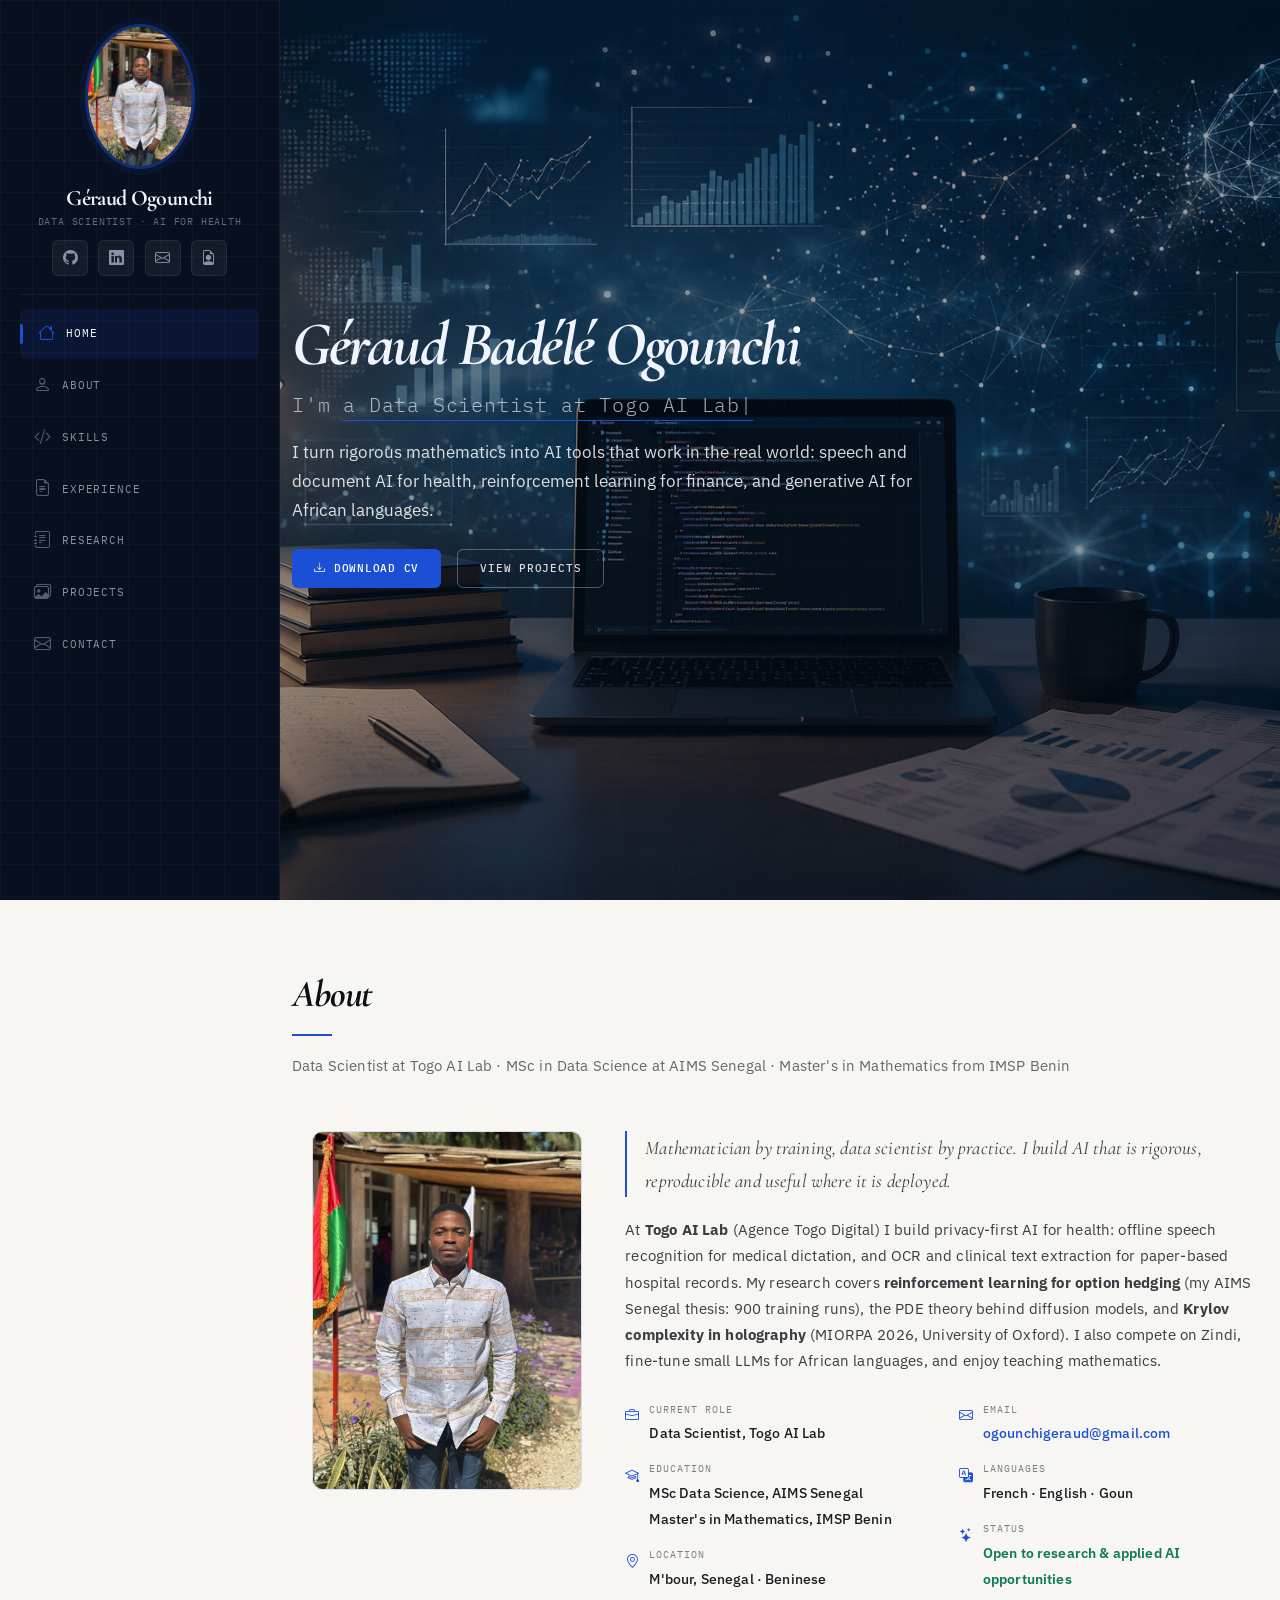
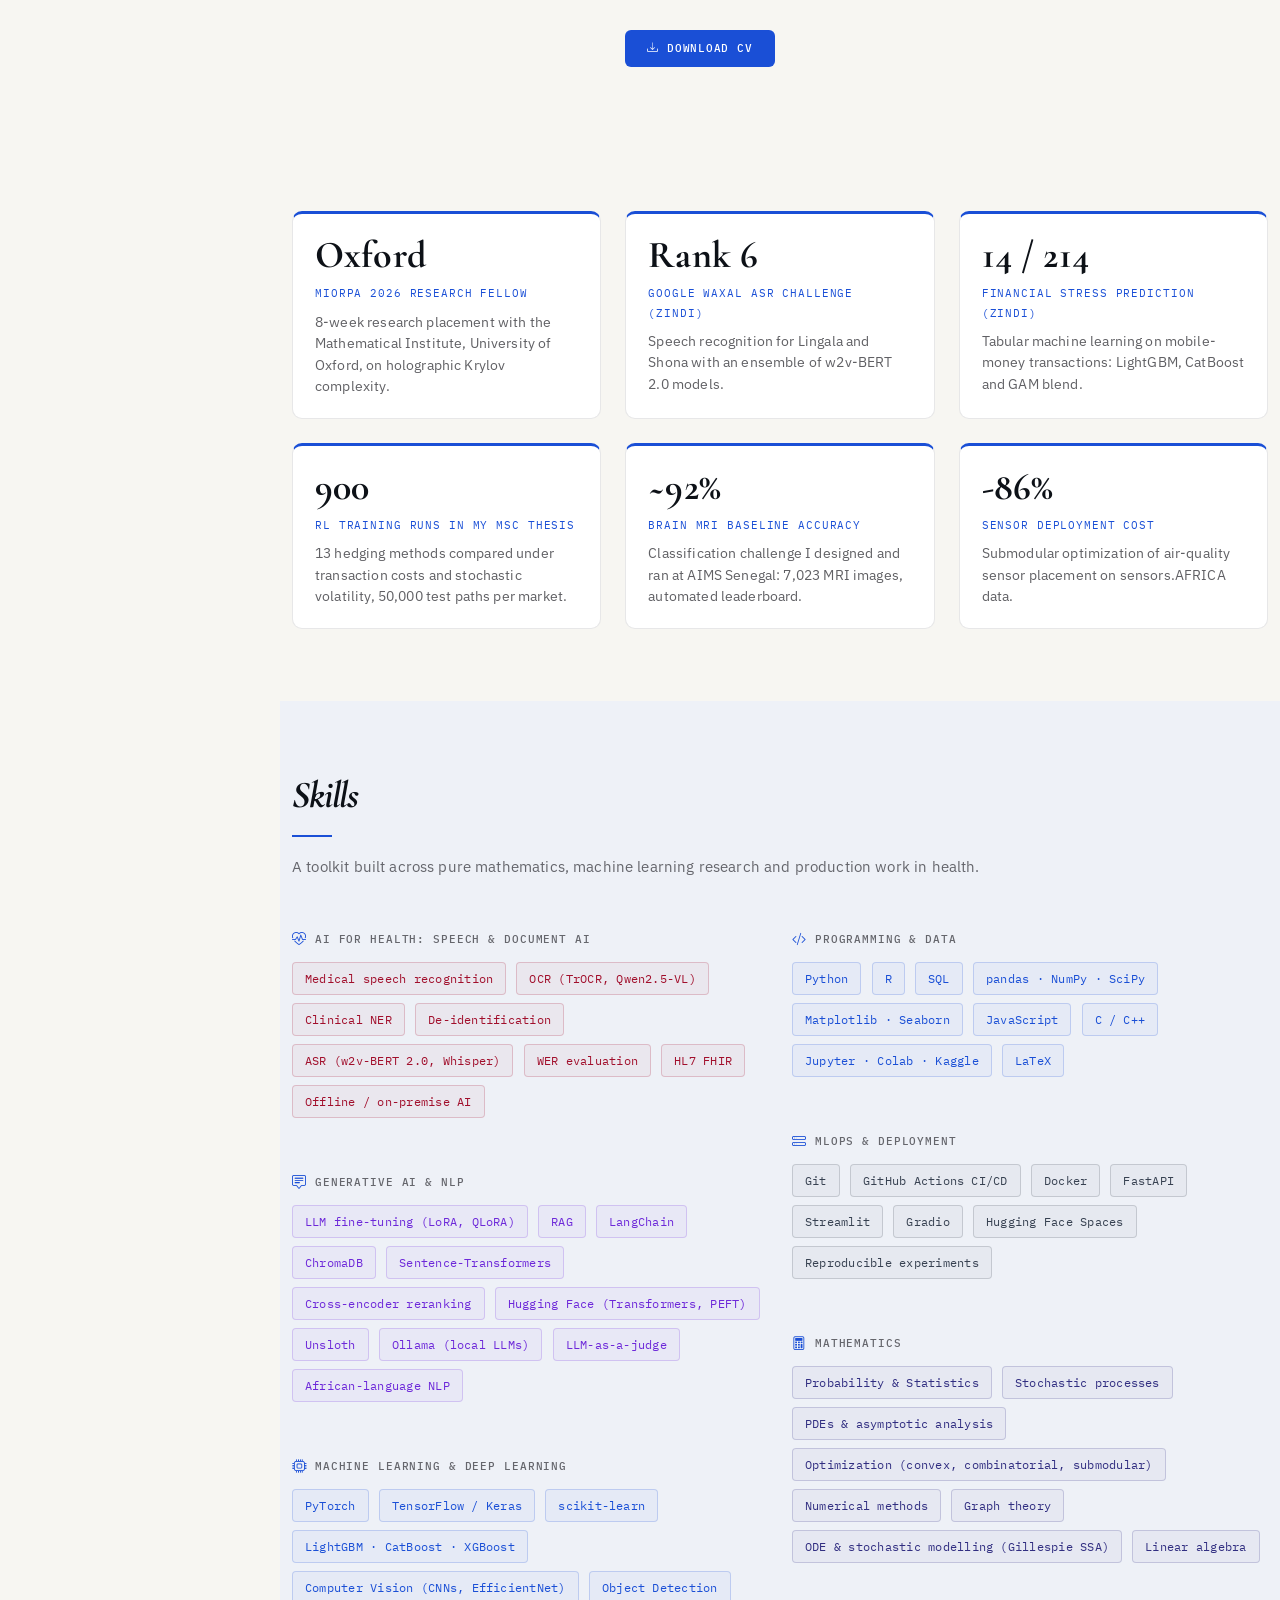
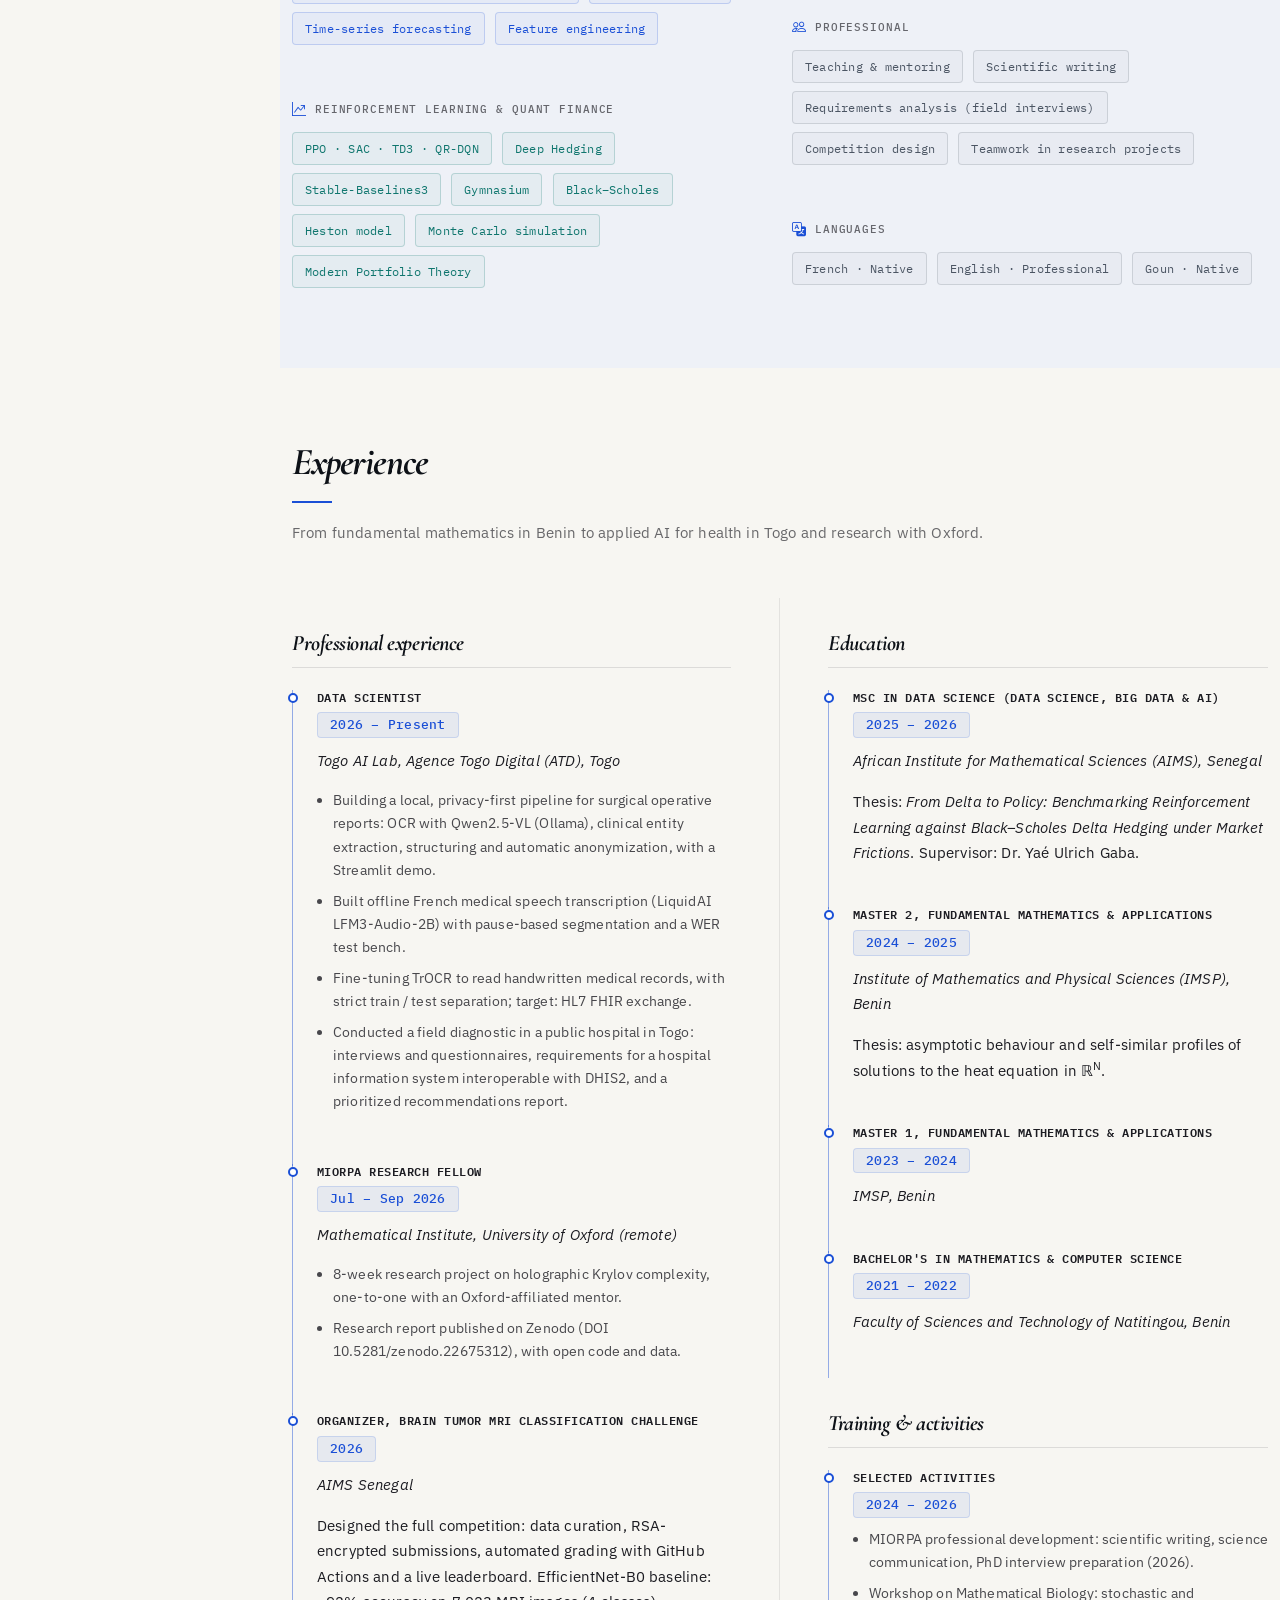
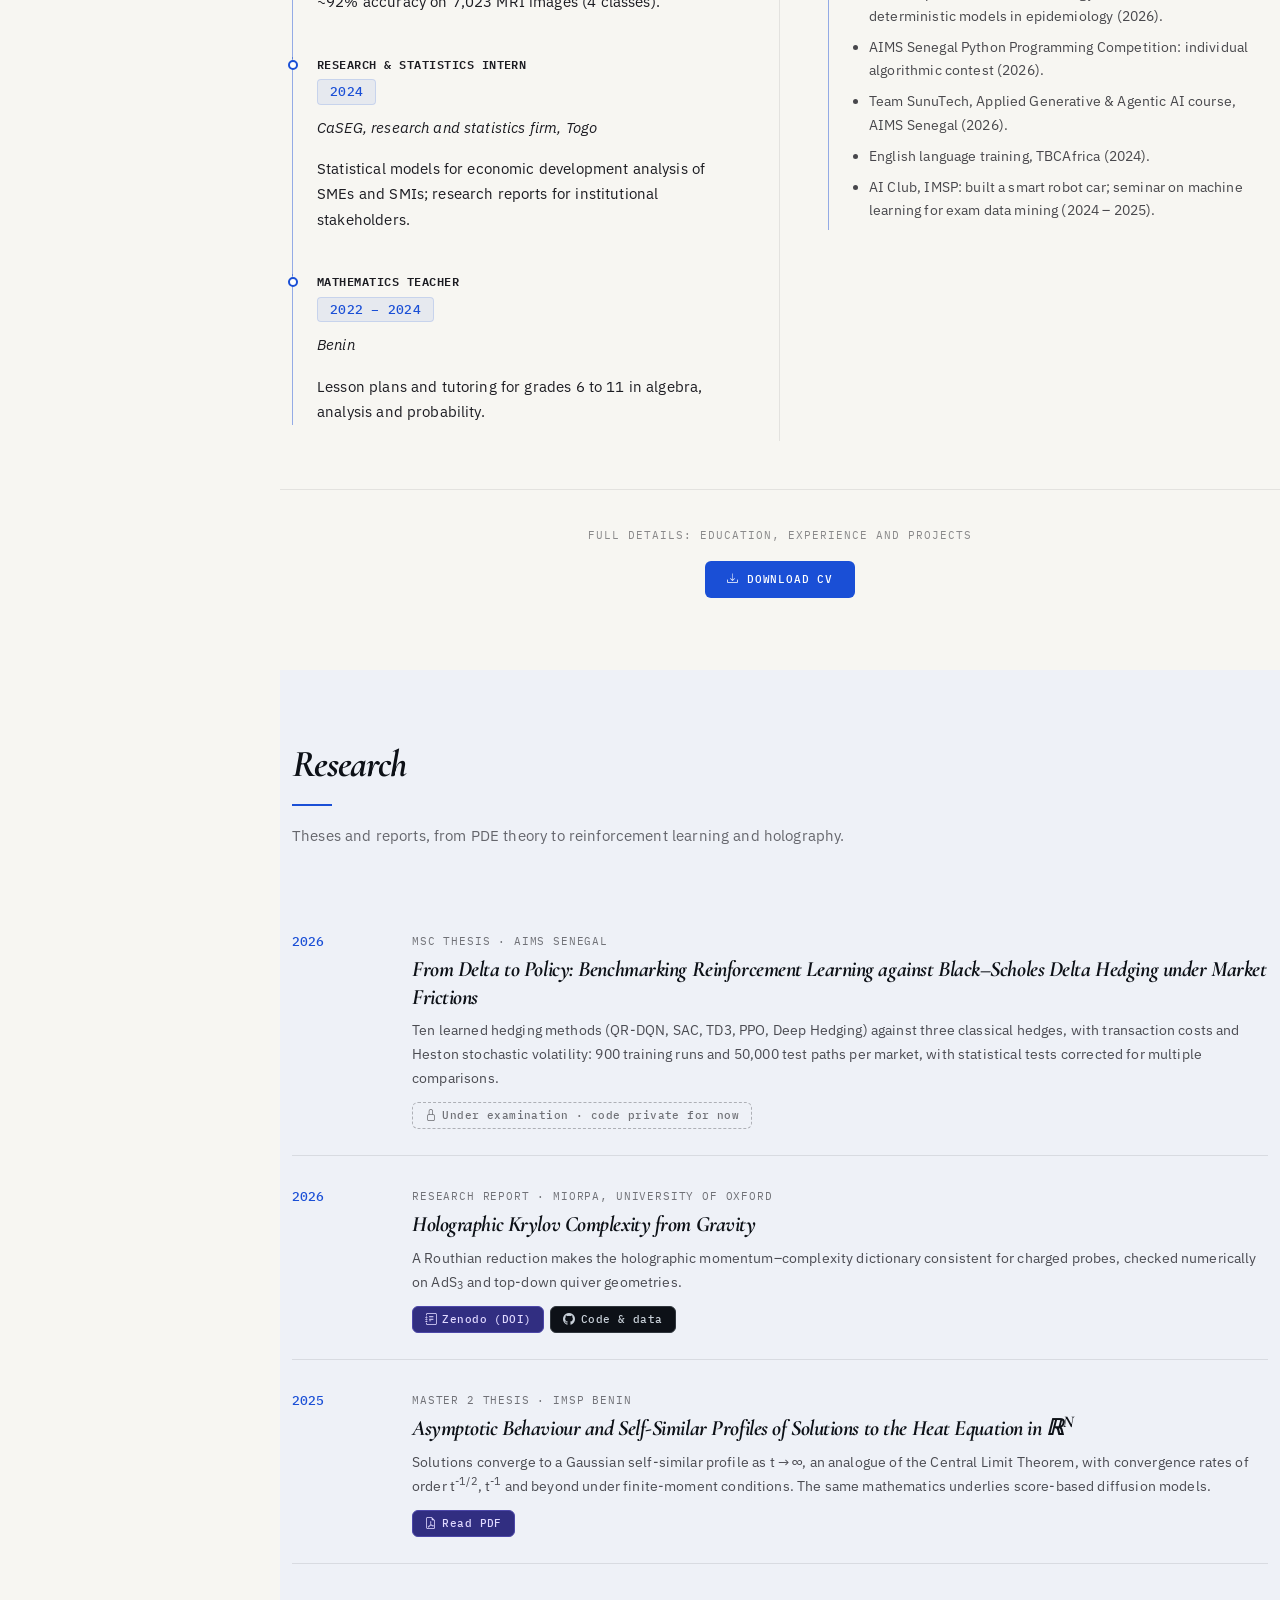
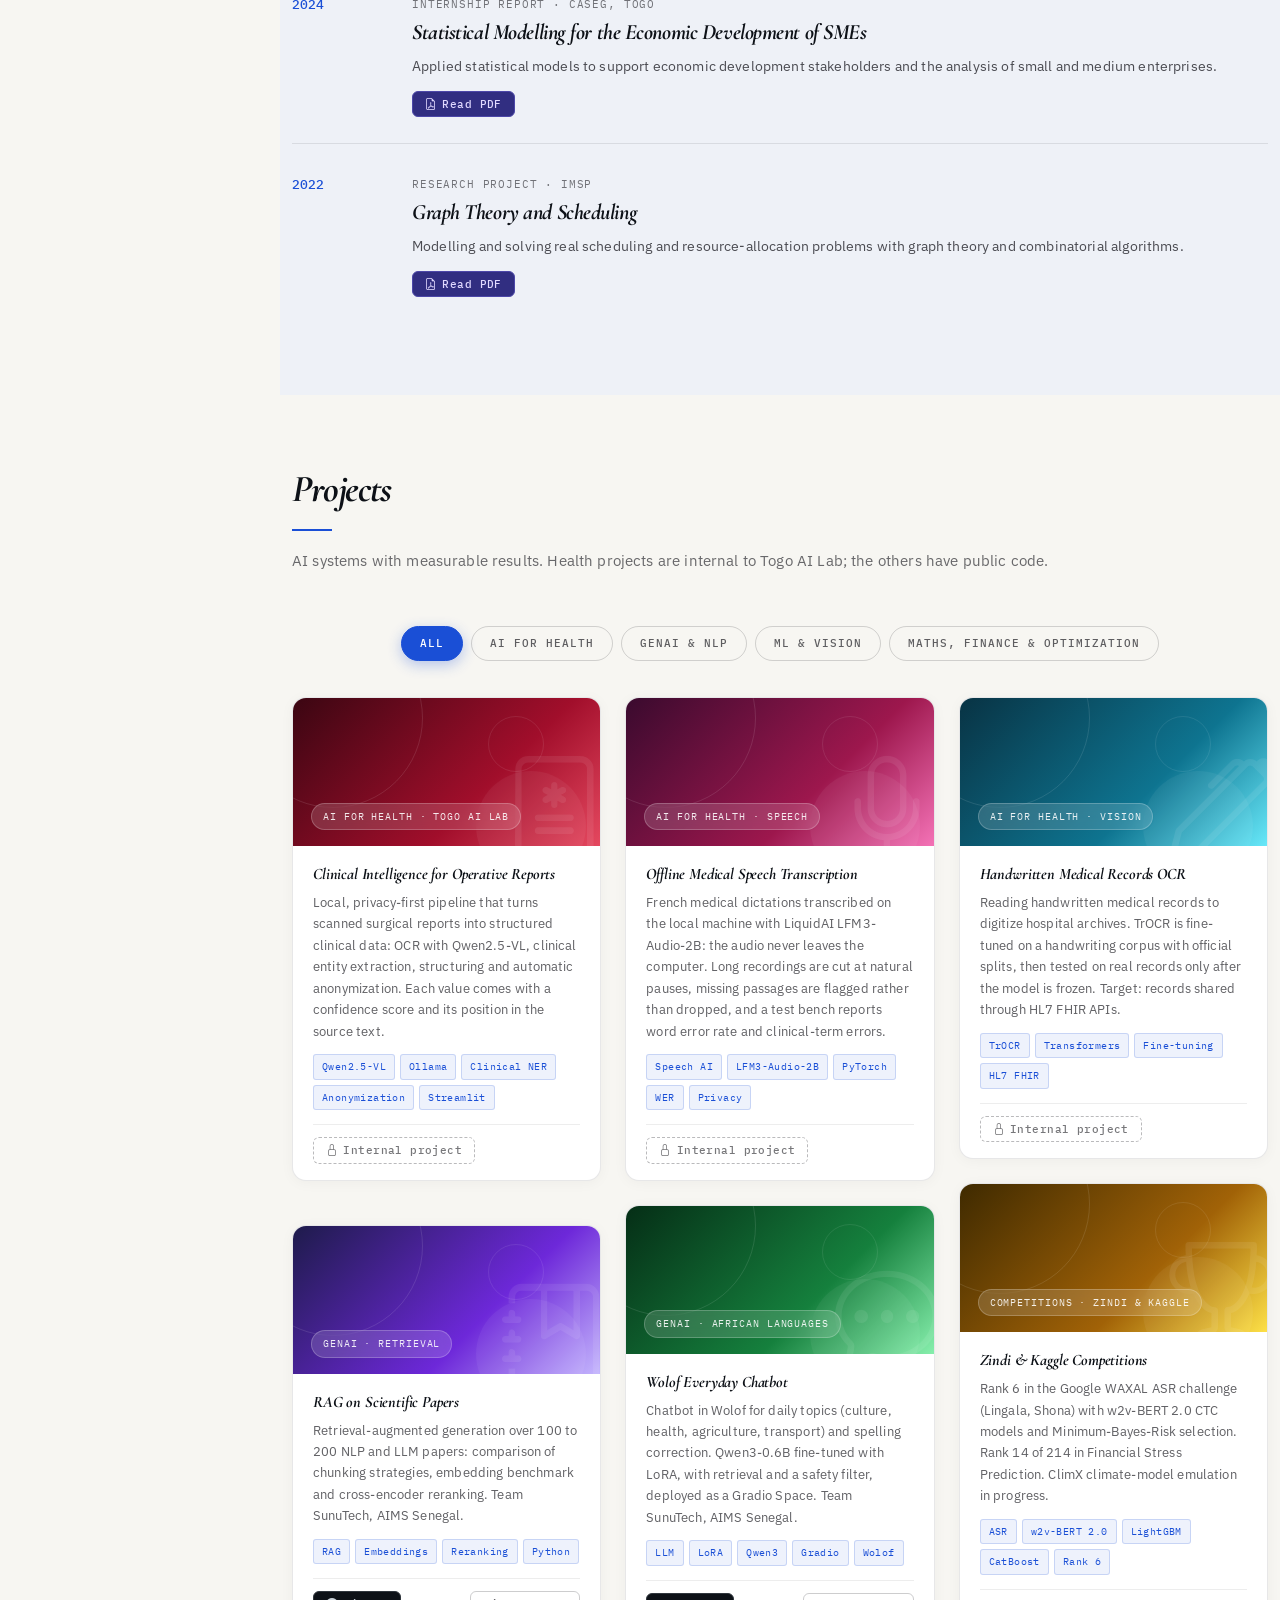
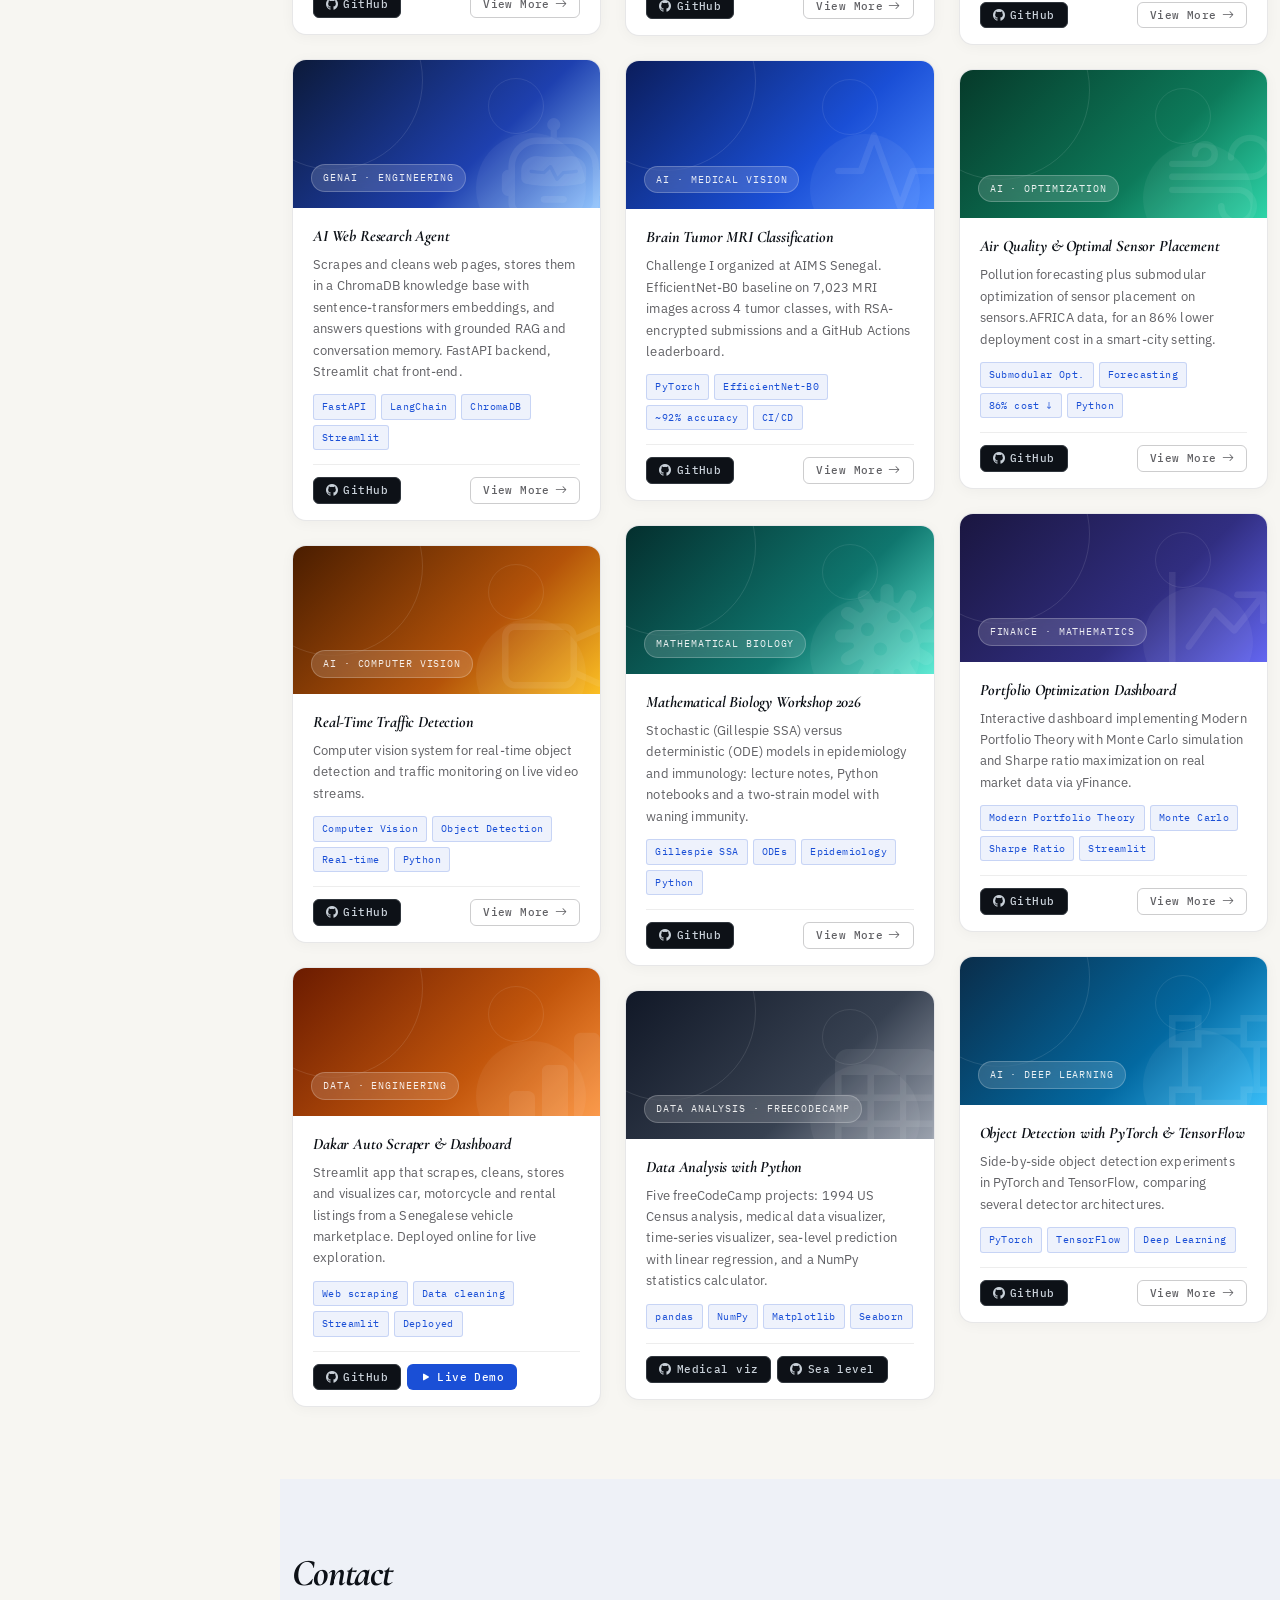
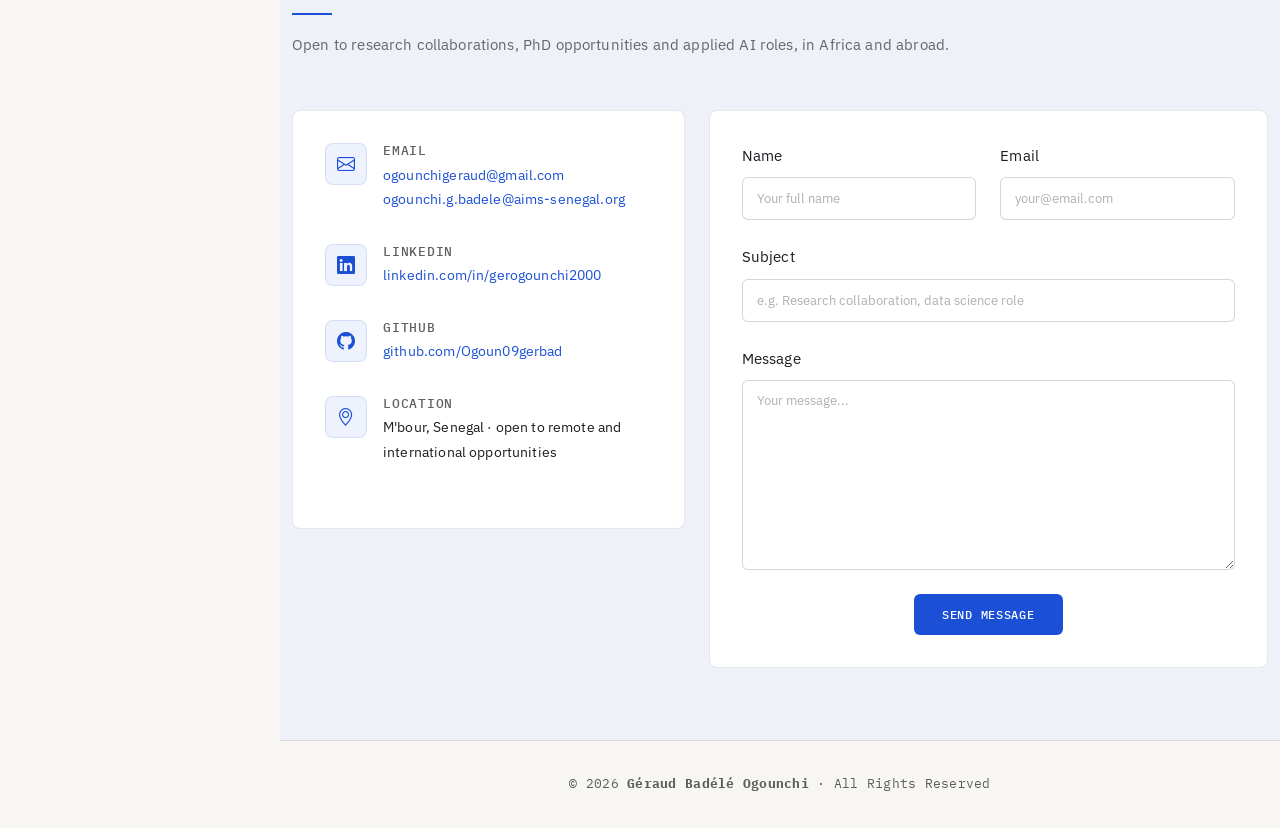
==== commit e0eab0df: "Update portfolio: Togo AI Lab, Oxford MIORPA, research section, new projects and CV" ====
--- a/index.html
+++ b/index.html
@@ -3,9 +3,18 @@
 <head>
   <meta charset="utf-8">
   <meta content="width=device-width, initial-scale=1.0" name="viewport">
-  <title>Géraud Ogounchi | Data Scientist & AI Researcher</title>
-  <meta content="Portfolio of Géraud Badélé Ogounchi  Master's Student in Data Science at AIMS Senegal. Projects in Computer Vision, Air Quality Forecasting, Medical AI, and Applied Mathematics." name="description">
-  <meta content="data science, machine learning, computer vision, deep learning, AIMS Senegal, brain tumor MRI, air quality forecasting, submodular optimization, PyTorch" name="keywords">
+  <title>Géraud Ogounchi | Data Scientist, AI for Health &amp; Applied Mathematics</title>
+  <meta content="Géraud Badélé Ogounchi: Data Scientist at Togo AI Lab, MSc Data Science at AIMS Senegal, Master's in Mathematics from IMSP Benin. AI for health (speech and document AI), reinforcement learning for finance, generative AI and applied mathematics." name="description">
+  <meta content="Géraud Ogounchi, data scientist, Togo AI Lab, AIMS Senegal, IMSP Benin, AI for health, medical speech recognition, OCR, clinical NLP, reinforcement learning, deep hedging, RAG, LLM fine-tuning, LoRA, PyTorch, MIORPA Oxford, Zindi" name="keywords">
+  <meta name="author" content="Géraud Badélé Ogounchi">
+
+  <!-- Link previews (LinkedIn, WhatsApp, X) -->
+  <meta property="og:type" content="website">
+  <meta property="og:url" content="https://ogoun09gerbad.github.io/">
+  <meta property="og:title" content="Géraud Ogounchi | Data Scientist, AI for Health &amp; Applied Mathematics">
+  <meta property="og:description" content="Data Scientist at Togo AI Lab. MSc Data Science (AIMS Senegal), Master's in Mathematics (IMSP Benin), MIORPA 2026 research fellow (University of Oxford).">
+  <meta property="og:image" content="https://ogoun09gerbad.github.io/photo.jpeg">
+  <meta name="twitter:card" content="summary">
 
   <link href="assets/img/favicon.png" rel="icon">
   <link href="assets/img/apple-touch-icon.png" rel="apple-touch-icon">
@@ -14,7 +23,7 @@
   <link href="https://fonts.gstatic.com" rel="preconnect" crossorigin>
   <link href="https://fonts.googleapis.com/css2?family=Cormorant+Garamond:ital,wght@0,400;0,600;0,700;1,400&family=IBM+Plex+Sans:wght@300;400;500;600&family=IBM+Plex+Mono:wght@400;500&display=swap" rel="stylesheet">
 
-  <link href="assets/vendor/bootstrap/css/bootstrap.min.css" rel="stylesheet">m
+  <link href="assets/vendor/bootstrap/css/bootstrap.min.css" rel="stylesheet">
   <link href="assets/vendor/bootstrap-icons/bootstrap-icons.css" rel="stylesheet">
   <link href="assets/vendor/aos/aos.css" rel="stylesheet">
   <link href="assets/vendor/glightbox/css/glightbox.min.css" rel="stylesheet">
@@ -51,6 +60,10 @@
     }
     .skill-badge.type-code  { color:#1a4fd6; border-color:rgba(26,79,214,0.2);  background:rgba(26,79,214,0.04); }
     .skill-badge.type-ml    { color:#1a4fd6; border-color:rgba(26,79,214,0.2);  background:rgba(26,79,214,0.04); }
+    .skill-badge.type-health{ color:#a10e2b; border-color:rgba(161,14,43,0.2);  background:rgba(161,14,43,0.04); }
+    .skill-badge.type-genai { color:#6d28d9; border-color:rgba(109,40,217,0.2); background:rgba(109,40,217,0.04); }
+    .skill-badge.type-rl    { color:#0f766e; border-color:rgba(15,118,110,0.22); background:rgba(15,118,110,0.04); }
+    .skill-badge.type-ops   { color:#374151; border-color:rgba(55,65,81,0.2);   background:rgba(55,65,81,0.04); }
     .skill-badge.type-math  { color:#312e81; border-color:rgba(49,46,129,0.2);  background:rgba(49,46,129,0.04); }
     .skill-badge.type-lang  { color:#4b5563; border-color:rgba(75,85,99,0.18); background:rgba(75,85,99,0.03); }
     .skill-badge:hover { transform:translateY(-1px); box-shadow:0 3px 10px rgba(0,0,0,0.08); }
@@ -64,8 +77,9 @@
       color: color-mix(in srgb, var(--default-color), transparent 15%);
       border-left: 2px solid var(--accent-color);
       padding-left: 18px;
-      margin-bottom: 28px;
+      margin-bottom: 20px;
     }
+    .about-body { font-size: 15px; line-height: 1.75; margin-bottom: 26px; color: color-mix(in srgb, var(--default-color), transparent 15%); }
     .about-meta-row {
       display: flex;
       align-items: flex-start;
@@ -111,6 +125,17 @@
       color: rgba(255,255,255,0.85) !important;
     }
     .btn-cv-ghost:hover { background: rgba(255,255,255,0.1) !important; }
+    .hero p.hero-sub {
+      max-width: 620px;
+      margin-top: 16px;
+      font-family: "IBM Plex Sans", sans-serif;
+      font-size: 17px;
+      font-weight: 400;
+      letter-spacing: 0;
+      line-height: 1.7;
+      color: rgba(255,255,255,0.85);
+    }
+    .resume .resume-item p { font-size: 14.5px; }
   </style>
 </head>
 
@@ -140,7 +165,8 @@
         <li><a href="#hero"      class="active"><i class="bi bi-house navicon"></i>Home</a></li>
         <li><a href="#about">               <i class="bi bi-person navicon"></i>About</a></li>
         <li><a href="#skills">              <i class="bi bi-code-slash navicon"></i>Skills</a></li>
-        <li><a href="#resume">              <i class="bi bi-file-earmark-text navicon"></i>Resume</a></li>
+        <li><a href="#resume">              <i class="bi bi-file-earmark-text navicon"></i>Experience</a></li>
+        <li><a href="#research">            <i class="bi bi-journal-text navicon"></i>Research</a></li>
         <li><a href="#portfolio">           <i class="bi bi-images navicon"></i>Projects</a></li>
         <li><a href="#contact">             <i class="bi bi-envelope navicon"></i>Contact</a></li>
       </ul>
@@ -154,7 +180,8 @@
       <img src="assets/img/hero-bg.jpg" alt="" data-aos="fade-in">
       <div class="container" data-aos="fade-up" data-aos-delay="100">
         <h2>Géraud Badélé Ogounchi</h2>
-        <p>I'm a <span class="typed" data-typed-items="Data Scientist,ML Engineer,AI Researcher,Mathematician">Data Scientist</span><span class="typed-cursor typed-cursor--blink" aria-hidden="true"></span></p>
+        <p>I'm <span class="typed" data-typed-items="a Data Scientist at Togo AI Lab,building AI for health,a Reinforcement Learning researcher,an Applied Mathematician">a Data Scientist</span><span class="typed-cursor typed-cursor--blink" aria-hidden="true"></span></p>
+        <p class="hero-sub">I turn rigorous mathematics into AI tools that work in the real world: speech and document AI for health, reinforcement learning for finance, and generative AI for African languages.</p>
         <div class="mt-4 d-flex flex-wrap gap-3" data-aos="fade-up" data-aos-delay="200">
           <a href="CV_Geraud.pdf" target="_blank" class="btn-cv"><i class="bi bi-download"></i>Download CV</a>
           <a href="#portfolio" class="btn-cv btn-cv-ghost">View Projects</a>
@@ -166,7 +193,7 @@
     <section id="about" class="about section">
       <div class="container section-title" data-aos="fade-up">
         <h2>About</h2>
-        <p>Master's in Data Science at AIMS Senegal  building AI at the intersection of rigorous mathematics and real-world impact.</p>
+        <p>Data Scientist at Togo AI Lab · MSc in Data Science at AIMS Senegal · Master's in Mathematics from IMSP Benin</p>
       </div>
 
       <div class="container" data-aos="fade-up" data-aos-delay="100">
@@ -179,32 +206,40 @@
 
           <div class="col-lg-8 content">
             <p class="about-lead">
-              Dual-master's graduate in Mathematics and Data Science with hands-on experience
-              in Computer Vision, environmental optimization, and statistical modeling 
-              actively seeking research internships and applied AI roles in international teams.
+              Mathematician by training, data scientist by practice. I build AI that is
+              rigorous, reproducible and useful where it is deployed.
+            </p>
+            <p class="about-body">
+              At <strong>Togo AI Lab</strong> (Agence Togo Digital) I build privacy-first AI for health:
+              offline speech recognition for medical dictation, and OCR and clinical text
+              extraction for paper-based hospital records. My research covers
+              <strong>reinforcement learning for option hedging</strong> (my AIMS Senegal thesis: 900 training runs),
+              the PDE theory behind diffusion models, and <strong>Krylov complexity in holography</strong>
+              (MIORPA 2026, University of Oxford). I also compete on Zindi, fine-tune small LLMs for
+              African languages, and enjoy teaching mathematics.
             </p>
 
             <div class="row gy-1 mb-4">
               <div class="col-md-6">
                 <div class="about-meta-row">
+                  <i class="bi bi-briefcase"></i>
+                  <div>
+                    <span class="about-meta-label">Current role</span>
+                    <span class="about-meta-value">Data Scientist, Togo AI Lab</span>
+                  </div>
+                </div>
+                <div class="about-meta-row">
                   <i class="bi bi-mortarboard"></i>
                   <div>
-                    <span class="about-meta-label">Degree</span>
-                    <span class="about-meta-value">Master's in Data Science  AIMS Senegal</span>
+                    <span class="about-meta-label">Education</span>
+                    <span class="about-meta-value">MSc Data Science, AIMS Senegal<br>Master's in Mathematics, IMSP Benin</span>
                   </div>
                 </div>
                 <div class="about-meta-row">
                   <i class="bi bi-geo-alt"></i>
                   <div>
                     <span class="about-meta-label">Location</span>
-                    <span class="about-meta-value">M'bour, Senegal</span>
-                  </div>
-                </div>
-                <div class="about-meta-row">
-                  <i class="bi bi-flag"></i>
-                  <div>
-                    <span class="about-meta-label">Nationality</span>
-                    <span class="about-meta-value">Beninese</span>
+                    <span class="about-meta-value">M'bour, Senegal · Beninese</span>
                   </div>
                 </div>
               </div>
@@ -217,17 +252,17 @@
                   </div>
                 </div>
                 <div class="about-meta-row">
-                  <i class="bi bi-github"></i>
+                  <i class="bi bi-translate"></i>
                   <div>
-                    <span class="about-meta-label">GitHub</span>
-                    <span class="about-meta-value"><a href="https://github.com/Ogoun09gerbad" target="_blank">Ogoun09gerbad</a></span>
+                    <span class="about-meta-label">Languages</span>
+                    <span class="about-meta-value">French · English · Goun</span>
                   </div>
                 </div>
                 <div class="about-meta-row">
-                  <i class="bi bi-briefcase"></i>
+                  <i class="bi bi-stars"></i>
                   <div>
                     <span class="about-meta-label">Status</span>
-                    <span class="about-meta-value status-open">Open to Internship / Full-Time</span>
+                    <span class="about-meta-value status-open">Open to research &amp; applied AI opportunities</span>
                   </div>
                 </div>
               </div>
@@ -242,36 +277,50 @@
       </div>
     </section>
 
-    <!-- ══════════ STATS ══════════ -->
+    <!-- ══════════ HIGHLIGHTS ══════════ -->
     <section id="stats" class="stats section">
       <div class="container" data-aos="fade-up" data-aos-delay="100">
         <div class="row gy-4">
-          <div class="col-lg-3 col-md-6">
-            <div class="stats-item">
-              <i class="bi bi-mortarboard"></i>
-              <span data-purecounter-start="0" data-purecounter-end="5" data-purecounter-duration="1" class="purecounter"></span>
-              <p><strong>Years</strong><span>in Mathematics &amp; Data Science</span></p>
-            </div>
-          </div>
-          <div class="col-lg-3 col-md-6">
-            <div class="stats-item">
-              <i class="bi bi-journal-richtext"></i>
-              <span data-purecounter-start="0" data-purecounter-end="9" data-purecounter-duration="1" class="purecounter"></span>
-              <p><strong>Projects</strong><span>in AI, ML &amp; Applied Mathematics</span></p>
-            </div>
-          </div>
-          <div class="col-lg-3 col-md-6">
-            <div class="stats-item">
-              <i class="bi bi-code-square"></i>
-              <span data-purecounter-start="0" data-purecounter-end="12" data-purecounter-duration="1" class="purecounter"></span>
-              <p><strong>Technologies</strong><span>Python, PyTorch, R, SQL &amp; more</span></p>
-            </div>
-          </div>
-          <div class="col-lg-3 col-md-6">
-            <div class="stats-item">
-              <i class="bi bi-translate"></i>
-              <span data-purecounter-start="0" data-purecounter-end="3" data-purecounter-duration="1" class="purecounter"></span>
-              <p><strong>Languages</strong><span>French · English · Goun</span></p>
+          <div class="col-lg-4 col-md-6">
+            <div class="hl-card">
+              <div class="hl-num">Oxford</div>
+              <span class="hl-label">MIORPA 2026 research fellow</span>
+              <p class="hl-text">8-week research placement with the Mathematical Institute, University of Oxford, on holographic Krylov complexity.</p>
+            </div>
+          </div>
+          <div class="col-lg-4 col-md-6">
+            <div class="hl-card">
+              <div class="hl-num">Rank 6</div>
+              <span class="hl-label">Google WAXAL ASR challenge (Zindi)</span>
+              <p class="hl-text">Speech recognition for Lingala and Shona with an ensemble of w2v-BERT 2.0 models.</p>
+            </div>
+          </div>
+          <div class="col-lg-4 col-md-6">
+            <div class="hl-card">
+              <div class="hl-num">14 / 214</div>
+              <span class="hl-label">Financial Stress Prediction (Zindi)</span>
+              <p class="hl-text">Tabular machine learning on mobile-money transactions: LightGBM, CatBoost and GAM blend.</p>
+            </div>
+          </div>
+          <div class="col-lg-4 col-md-6">
+            <div class="hl-card">
+              <div class="hl-num">900</div>
+              <span class="hl-label">RL training runs in my MSc thesis</span>
+              <p class="hl-text">13 hedging methods compared under transaction costs and stochastic volatility, 50,000 test paths per market.</p>
+            </div>
+          </div>
+          <div class="col-lg-4 col-md-6">
+            <div class="hl-card">
+              <div class="hl-num">~92%</div>
+              <span class="hl-label">Brain MRI baseline accuracy</span>
+              <p class="hl-text">Classification challenge I designed and ran at AIMS Senegal: 7,023 MRI images, automated leaderboard.</p>
+            </div>
+          </div>
+          <div class="col-lg-4 col-md-6">
+            <div class="hl-card">
+              <div class="hl-num">-86%</div>
+              <span class="hl-label">Sensor deployment cost</span>
+              <p class="hl-text">Submodular optimization of air-quality sensor placement on sensors.AFRICA data.</p>
             </div>
           </div>
         </div>
@@ -282,48 +331,108 @@
     <section id="skills" class="skills section light-background">
       <div class="container section-title" data-aos="fade-up">
         <h2>Skills</h2>
-        <p>Technical toolkit built across mathematics, machine learning research, and software engineering.</p>
+        <p>A toolkit built across pure mathematics, machine learning research and production work in health.</p>
       </div>
 
       <div class="container" data-aos="fade-up" data-aos-delay="100">
         <div class="row gy-5">
           <div class="col-lg-6">
             <div class="skill-category mb-5">
-              <h4><i class="bi bi-code-slash"></i>Programming &amp; Tools</h4>
-              <span class="skill-badge type-code">Python</span>
-              <span class="skill-badge type-code">pandas · NumPy · scikit-learn</span>
-              <span class="skill-badge type-code">PyTorch</span>
-              <span class="skill-badge type-code">R (tidyverse)</span>
-              <span class="skill-badge type-code">SQL</span>
-              <span class="skill-badge type-code">Git &amp; GitHub Actions CI/CD</span>
-              <span class="skill-badge type-code">Streamlit</span>
-              <span class="skill-badge type-code">LaTeX</span>
+              <h4><i class="bi bi-heart-pulse"></i>AI for Health: Speech &amp; Document AI</h4>
+              <span class="skill-badge type-health">Medical speech recognition</span>
+              <span class="skill-badge type-health">OCR (TrOCR, Qwen2.5-VL)</span>
+              <span class="skill-badge type-health">Clinical NER</span>
+              <span class="skill-badge type-health">De-identification</span>
+              <span class="skill-badge type-health">ASR (w2v-BERT 2.0, Whisper)</span>
+              <span class="skill-badge type-health">WER evaluation</span>
+              <span class="skill-badge type-health">HL7 FHIR</span>
+              <span class="skill-badge type-health">Offline / on-premise AI</span>
+            </div>
+            <div class="skill-category mb-5">
+              <h4><i class="bi bi-chat-square-text"></i>Generative AI &amp; NLP</h4>
+              <span class="skill-badge type-genai">LLM fine-tuning (LoRA, QLoRA)</span>
+              <span class="skill-badge type-genai">RAG</span>
+              <span class="skill-badge type-genai">LangChain</span>
+              <span class="skill-badge type-genai">ChromaDB</span>
+              <span class="skill-badge type-genai">Sentence-Transformers</span>
+              <span class="skill-badge type-genai">Cross-encoder reranking</span>
+              <span class="skill-badge type-genai">Hugging Face (Transformers, PEFT)</span>
+              <span class="skill-badge type-genai">Unsloth</span>
+              <span class="skill-badge type-genai">Ollama (local LLMs)</span>
+              <span class="skill-badge type-genai">LLM-as-a-judge</span>
+              <span class="skill-badge type-genai">African-language NLP</span>
+            </div>
+            <div class="skill-category mb-5">
+              <h4><i class="bi bi-cpu"></i>Machine Learning &amp; Deep Learning</h4>
+              <span class="skill-badge type-ml">PyTorch</span>
+              <span class="skill-badge type-ml">TensorFlow / Keras</span>
+              <span class="skill-badge type-ml">scikit-learn</span>
+              <span class="skill-badge type-ml">LightGBM · CatBoost · XGBoost</span>
+              <span class="skill-badge type-ml">Computer Vision (CNNs, EfficientNet)</span>
+              <span class="skill-badge type-ml">Object Detection</span>
+              <span class="skill-badge type-ml">Time-series forecasting</span>
+              <span class="skill-badge type-ml">Feature engineering</span>
             </div>
             <div class="skill-category">
-              <h4><i class="bi bi-cpu"></i>Machine Learning &amp; AI</h4>
-              <span class="skill-badge type-ml">Computer Vision (CNNs, EfficientNet)</span>
-              <span class="skill-badge type-ml">Deep Learning</span>
-              <span class="skill-badge type-ml">Predictive Modeling</span>
-              <span class="skill-badge type-ml">Data Mining</span>
-              <span class="skill-badge type-ml">Object Detection</span>
-              <span class="skill-badge type-ml">Real-Time Inference</span>
+              <h4><i class="bi bi-graph-up-arrow"></i>Reinforcement Learning &amp; Quant Finance</h4>
+              <span class="skill-badge type-rl">PPO · SAC · TD3 · QR-DQN</span>
+              <span class="skill-badge type-rl">Deep Hedging</span>
+              <span class="skill-badge type-rl">Stable-Baselines3</span>
+              <span class="skill-badge type-rl">Gymnasium</span>
+              <span class="skill-badge type-rl">Black–Scholes</span>
+              <span class="skill-badge type-rl">Heston model</span>
+              <span class="skill-badge type-rl">Monte Carlo simulation</span>
+              <span class="skill-badge type-rl">Modern Portfolio Theory</span>
             </div>
           </div>
           <div class="col-lg-6">
             <div class="skill-category mb-5">
-              <h4><i class="bi bi-calculator"></i>Mathematics &amp; Theory</h4>
-              <span class="skill-badge type-math">Statistics &amp; Probability</span>
-              <span class="skill-badge type-math">Combinatorial Optimization</span>
-              <span class="skill-badge type-math">Asymptotic Analysis</span>
-              <span class="skill-badge type-math">PDE  Heat Equation</span>
-              <span class="skill-badge type-math">Submodular Functions</span>
-              <span class="skill-badge type-math">Linear Algebra</span>
+              <h4><i class="bi bi-code-slash"></i>Programming &amp; Data</h4>
+              <span class="skill-badge type-code">Python</span>
+              <span class="skill-badge type-code">R</span>
+              <span class="skill-badge type-code">SQL</span>
+              <span class="skill-badge type-code">pandas · NumPy · SciPy</span>
+              <span class="skill-badge type-code">Matplotlib · Seaborn</span>
+              <span class="skill-badge type-code">JavaScript</span>
+              <span class="skill-badge type-code">C / C++</span>
+              <span class="skill-badge type-code">Jupyter · Colab · Kaggle</span>
+              <span class="skill-badge type-code">LaTeX</span>
+            </div>
+            <div class="skill-category mb-5">
+              <h4><i class="bi bi-hdd-stack"></i>MLOps &amp; Deployment</h4>
+              <span class="skill-badge type-ops">Git</span>
+              <span class="skill-badge type-ops">GitHub Actions CI/CD</span>
+              <span class="skill-badge type-ops">Docker</span>
+              <span class="skill-badge type-ops">FastAPI</span>
+              <span class="skill-badge type-ops">Streamlit</span>
+              <span class="skill-badge type-ops">Gradio</span>
+              <span class="skill-badge type-ops">Hugging Face Spaces</span>
+              <span class="skill-badge type-ops">Reproducible experiments</span>
+            </div>
+            <div class="skill-category mb-5">
+              <h4><i class="bi bi-calculator"></i>Mathematics</h4>
+              <span class="skill-badge type-math">Probability &amp; Statistics</span>
+              <span class="skill-badge type-math">Stochastic processes</span>
+              <span class="skill-badge type-math">PDEs &amp; asymptotic analysis</span>
+              <span class="skill-badge type-math">Optimization (convex, combinatorial, submodular)</span>
+              <span class="skill-badge type-math">Numerical methods</span>
+              <span class="skill-badge type-math">Graph theory</span>
+              <span class="skill-badge type-math">ODE &amp; stochastic modelling (Gillespie SSA)</span>
+              <span class="skill-badge type-math">Linear algebra</span>
+            </div>
+            <div class="skill-category mb-5">
+              <h4><i class="bi bi-people"></i>Professional</h4>
+              <span class="skill-badge type-lang">Teaching &amp; mentoring</span>
+              <span class="skill-badge type-lang">Scientific writing</span>
+              <span class="skill-badge type-lang">Requirements analysis (field interviews)</span>
+              <span class="skill-badge type-lang">Competition design</span>
+              <span class="skill-badge type-lang">Teamwork in research projects</span>
             </div>
             <div class="skill-category">
               <h4><i class="bi bi-translate"></i>Languages</h4>
-              <span class="skill-badge type-lang">French  Native</span>
-              <span class="skill-badge type-lang">English  Professional</span>
-              <span class="skill-badge type-lang">Goun  Native</span>
+              <span class="skill-badge type-lang">French · Native</span>
+              <span class="skill-badge type-lang">English · Professional</span>
+              <span class="skill-badge type-lang">Goun · Native</span>
             </div>
           </div>
         </div>
@@ -333,48 +442,104 @@
     <!-- ══════════ RESUME ══════════ -->
     <section id="resume" class="resume section">
       <div class="container section-title" data-aos="fade-up">
-        <h2>Resume</h2>
-        <p>From fundamental mathematics in Benin to applied AI research at AIMS Senegal.</p>
+        <h2>Experience</h2>
+        <p>From fundamental mathematics in Benin to applied AI for health in Togo and research with Oxford.</p>
       </div>
 
       <div class="container">
         <div class="row resume-columns">
 
-          <!-- Education -->
+          <!-- Experience -->
           <div class="col-lg-6 resume-col-left" data-aos="fade-up" data-aos-delay="100">
-            <h3 class="resume-title">Education</h3>
+            <h3 class="resume-title">Professional experience</h3>
 
             <div class="resume-item">
-              <h4>Master's in Data Science</h4>
-              <h5>2025 – Present</h5>
-              <p><em>African Institute for Mathematical Sciences (AIMS) — Senegal</em></p>
-              <p>Africa's most selective post-graduate mathematics research institute. Statistical modeling, deep learning, and applied ML at scale.</p>
+              <h4>Data Scientist</h4>
+              <h5>2026 – Present</h5>
+              <p><em>Togo AI Lab, Agence Togo Digital (ATD), Togo</em></p>
+              <ul>
+                <li>Building a local, privacy-first pipeline for surgical operative reports: OCR with Qwen2.5-VL (Ollama), clinical entity extraction, structuring and automatic anonymization, with a Streamlit demo.</li>
+                <li>Built offline French medical speech transcription (LiquidAI LFM3-Audio-2B) with pause-based segmentation and a WER test bench.</li>
+                <li>Fine-tuning TrOCR to read handwritten medical records, with strict train / test separation; target: HL7 FHIR exchange.</li>
+                <li>Conducted a field diagnostic in a public hospital in Togo: interviews and questionnaires, requirements for a hospital information system interoperable with DHIS2, and a prioritized recommendations report.</li>
+              </ul>
             </div>
 
             <div class="resume-item">
-              <h4>Master 2 — Fundamental Mathematics &amp; Applications</h4>
-              <h5>2024 – 2025</h5>
-              <p><em>Institute of Mathematics and Physical Sciences (IMSP) — Benin</em></p>
-              <p>Thesis: asymptotic behavior of the Heat Equation in ℝ<sup>N</sup> — convergence theory with direct links to score-based generative models.</p>
-            </div>
-          </div>
-
-          <!-- Experience -->
-          <div class="col-lg-6 resume-col-right" data-aos="fade-up" data-aos-delay="200">
-            <h3 class="resume-title">Experience</h3>
+              <h4>MIORPA Research Fellow</h4>
+              <h5>Jul – Sep 2026</h5>
+              <p><em>Mathematical Institute, University of Oxford (remote)</em></p>
+              <ul>
+                <li>8-week research project on holographic Krylov complexity, one-to-one with an Oxford-affiliated mentor.</li>
+                <li>Research report published on Zenodo (DOI 10.5281/zenodo.22675312), with open code and data.</li>
+              </ul>
+            </div>
 
             <div class="resume-item">
-              <h4>Organizer — Brain Tumor MRI Classification Challenge</h4>
-              <h5>2025</h5>
+              <h4>Organizer, Brain Tumor MRI Classification Challenge</h4>
+              <h5>2026</h5>
               <p><em>AIMS Senegal</em></p>
-              <p>End-to-end ML competition pipeline with GitHub Actions CI/CD and live leaderboard. EfficientNet-B0 baseline: ~92% accuracy on 7,023 MRI images (4 classes).</p>
+              <p>Designed the full competition: data curation, RSA-encrypted submissions, automated grading with GitHub Actions and a live leaderboard. EfficientNet-B0 baseline: ~92% accuracy on 7,023 MRI images (4 classes).</p>
             </div>
 
             <div class="resume-item">
               <h4>Research &amp; Statistics Intern</h4>
               <h5>2024</h5>
-              <p><em>CaSEG — Cabinet de Recherche et d'Études Statistiques, Togo</em></p>
-              <p>Statistical models for economic development analysis applied to SMEs. Research reports delivered to institutional stakeholders.</p>
+              <p><em>CaSEG, research and statistics firm, Togo</em></p>
+              <p>Statistical models for economic development analysis of SMEs and SMIs; research reports for institutional stakeholders.</p>
+            </div>
+
+            <div class="resume-item">
+              <h4>Mathematics Teacher</h4>
+              <h5>2022 – 2024</h5>
+              <p><em>Benin</em></p>
+              <p>Lesson plans and tutoring for grades 6 to 11 in algebra, analysis and probability.</p>
+            </div>
+          </div>
+
+          <!-- Education -->
+          <div class="col-lg-6 resume-col-right" data-aos="fade-up" data-aos-delay="200">
+            <h3 class="resume-title">Education</h3>
+
+            <div class="resume-item">
+              <h4>MSc in Data Science (Data Science, Big Data &amp; AI)</h4>
+              <h5>2025 – 2026</h5>
+              <p><em>African Institute for Mathematical Sciences (AIMS), Senegal</em></p>
+              <p>Thesis: <em>From Delta to Policy: Benchmarking Reinforcement Learning against Black–Scholes Delta Hedging under Market Frictions</em>. Supervisor: Dr. Yaé Ulrich Gaba.</p>
+            </div>
+
+            <div class="resume-item">
+              <h4>Master 2, Fundamental Mathematics &amp; Applications</h4>
+              <h5>2024 – 2025</h5>
+              <p><em>Institute of Mathematics and Physical Sciences (IMSP), Benin</em></p>
+              <p>Thesis: asymptotic behaviour and self-similar profiles of solutions to the heat equation in ℝ<sup>N</sup>.</p>
+            </div>
+
+            <div class="resume-item">
+              <h4>Master 1, Fundamental Mathematics &amp; Applications</h4>
+              <h5>2023 – 2024</h5>
+              <p><em>IMSP, Benin</em></p>
+            </div>
+
+            <div class="resume-item">
+              <h4>Bachelor's in Mathematics &amp; Computer Science</h4>
+              <h5>2021 – 2022</h5>
+              <p><em>Faculty of Sciences and Technology of Natitingou, Benin</em></p>
+            </div>
+
+            <h3 class="resume-title">Training &amp; activities</h3>
+
+            <div class="resume-item">
+              <h4>Selected activities</h4>
+              <h5>2024 – 2026</h5>
+              <ul>
+                <li>MIORPA professional development: scientific writing, science communication, PhD interview preparation (2026).</li>
+                <li>Workshop on Mathematical Biology: stochastic and deterministic models in epidemiology (2026).</li>
+                <li>AIMS Senegal Python Programming Competition: individual algorithmic contest (2026).</li>
+                <li>Team SunuTech, Applied Generative &amp; Agentic AI course, AIMS Senegal (2026).</li>
+                <li>English language training, TBCAfrica (2024).</li>
+                <li>AI Club, IMSP: built a smart robot car; seminar on machine learning for exam data mining (2024 – 2025).</li>
+              </ul>
             </div>
           </div>
 
@@ -383,18 +548,91 @@
         <!-- CV download CTA -->
         <div class="row" data-aos="fade-up" data-aos-delay="300">
           <div class="col-12 text-center resume-cta">
-            <p class="resume-cta-label">Full details — education, experience &amp; certifications</p>
+            <p class="resume-cta-label">Full details: education, experience and projects</p>
             <a href="CV_Geraud.pdf" target="_blank" class="btn-cv"><i class="bi bi-download"></i>Download CV</a>
           </div>
         </div>
       </div>
     </section>
 
+    <!-- ══════════ RESEARCH ══════════ -->
+    <section id="research" class="research section light-background">
+      <div class="container section-title" data-aos="fade-up">
+        <h2>Research</h2>
+        <p>Theses and reports, from PDE theory to reinforcement learning and holography.</p>
+      </div>
+
+      <div class="container" data-aos="fade-up" data-aos-delay="100">
+
+        <div class="research-item">
+          <div class="research-year">2026</div>
+          <div>
+            <span class="research-kind">MSc thesis · AIMS Senegal</span>
+            <h3 class="research-title">From Delta to Policy: Benchmarking Reinforcement Learning against Black–Scholes Delta Hedging under Market Frictions</h3>
+            <p class="research-desc">Ten learned hedging methods (QR-DQN, SAC, TD3, PPO, Deep Hedging) against three classical hedges, with transaction costs and Heston stochastic volatility: 900 training runs and 50,000 test paths per market, with statistical tests corrected for multiple comparisons.</p>
+            <div class="research-links">
+              <span class="pcard-btn pcard-btn-lock"><i class="bi bi-lock"></i>Under examination · code private for now</span>
+            </div>
+          </div>
+        </div>
+
+        <div class="research-item">
+          <div class="research-year">2026</div>
+          <div>
+            <span class="research-kind">Research report · MIORPA, University of Oxford</span>
+            <h3 class="research-title">Holographic Krylov Complexity from Gravity</h3>
+            <p class="research-desc">A Routhian reduction makes the holographic momentum–complexity dictionary consistent for charged probes, checked numerically on AdS<sub>3</sub> and top-down quiver geometries.</p>
+            <div class="research-links">
+              <a href="https://doi.org/10.5281/zenodo.22675312" target="_blank" class="pcard-btn pcard-btn-pdf"><i class="bi bi-journal-text"></i>Zenodo (DOI)</a>
+              <a href="https://github.com/Ogoun09gerbad/Holographic-Krylov-Complexity" target="_blank" class="pcard-btn pcard-btn-gh"><i class="bi bi-github"></i>Code &amp; data</a>
+            </div>
+          </div>
+        </div>
+
+        <div class="research-item">
+          <div class="research-year">2025</div>
+          <div>
+            <span class="research-kind">Master 2 thesis · IMSP Benin</span>
+            <h3 class="research-title">Asymptotic Behaviour and Self-Similar Profiles of Solutions to the Heat Equation in ℝ<sup>N</sup></h3>
+            <p class="research-desc">Solutions converge to a Gaussian self-similar profile as t → ∞, an analogue of the Central Limit Theorem, with convergence rates of order t<sup>-1/2</sup>, t<sup>-1</sup> and beyond under finite-moment conditions. The same mathematics underlies score-based diffusion models.</p>
+            <div class="research-links">
+              <a href="Master_Thesis_Geraud.pdf" target="_blank" class="pcard-btn pcard-btn-pdf"><i class="bi bi-file-earmark-pdf"></i>Read PDF</a>
+            </div>
+          </div>
+        </div>
+
+        <div class="research-item">
+          <div class="research-year">2024</div>
+          <div>
+            <span class="research-kind">Internship report · CaSEG, Togo</span>
+            <h3 class="research-title">Statistical Modelling for the Economic Development of SMEs</h3>
+            <p class="research-desc">Applied statistical models to support economic development stakeholders and the analysis of small and medium enterprises.</p>
+            <div class="research-links">
+              <a href="Projet_CaSEG.pdf" target="_blank" class="pcard-btn pcard-btn-pdf"><i class="bi bi-file-earmark-pdf"></i>Read PDF</a>
+            </div>
+          </div>
+        </div>
+
+        <div class="research-item">
+          <div class="research-year">2022</div>
+          <div>
+            <span class="research-kind">Research project · IMSP</span>
+            <h3 class="research-title">Graph Theory and Scheduling</h3>
+            <p class="research-desc">Modelling and solving real scheduling and resource-allocation problems with graph theory and combinatorial algorithms.</p>
+            <div class="research-links">
+              <a href="Graph_Theory.pdf" target="_blank" class="pcard-btn pcard-btn-pdf"><i class="bi bi-file-earmark-pdf"></i>Read PDF</a>
+            </div>
+          </div>
+        </div>
+
+      </div>
+    </section>
+
     <!-- ══════════ PORTFOLIO ══════════ -->
-    <section id="portfolio" class="portfolio section light-background">
+    <section id="portfolio" class="portfolio section">
       <div class="container section-title" data-aos="fade-up">
         <h2>Projects</h2>
-        <p>AI systems and research work — each with measurable outcomes and public code.</p>
+        <p>AI systems with measurable results. Health projects are internal to Togo AI Lab; the others have public code.</p>
       </div>
 
       <div class="container">
@@ -402,15 +640,206 @@
 
           <ul class="portfolio-filters isotope-filters" data-aos="fade-up" data-aos-delay="100">
             <li data-filter="*" class="filter-active">All</li>
-            <li data-filter=".filter-ai">AI &amp; Deep Learning</li>
-            <li data-filter=".filter-research">Research</li>
-            <li data-filter=".filter-professional">Professional</li>
+            <li data-filter=".filter-health">AI for Health</li>
+            <li data-filter=".filter-genai">GenAI &amp; NLP</li>
+            <li data-filter=".filter-ml">ML &amp; Vision</li>
+            <li data-filter=".filter-math">Maths, Finance &amp; Optimization</li>
           </ul>
 
           <div class="row gy-4 isotope-container" data-aos="fade-up" data-aos-delay="200">
 
-            <!-- 1 · Brain Tumor MRI -->
-            <div class="col-lg-4 col-md-6 portfolio-item isotope-item filter-ai">
+            <!-- 1 · Clinical intelligence (operative reports) -->
+            <div class="col-lg-4 col-md-6 portfolio-item isotope-item filter-health filter-genai">
+              <div class="pcard">
+                <div class="pcard-visual pv-cro">
+                  <div class="pcard-ring pcard-ring-1"></div>
+                  <div class="pcard-ring pcard-ring-2"></div>
+                  <div class="pcard-ring pcard-ring-3"></div>
+                  <i class="bi bi-file-medical pcard-bg-icon"></i>
+                  <span class="pcard-cat">AI for Health · Togo AI Lab</span>
+                </div>
+                <div class="pcard-body">
+                  <h3 class="pcard-title">Clinical Intelligence for Operative Reports</h3>
+                  <p class="pcard-desc">Local, privacy-first pipeline that turns scanned surgical reports into structured clinical data: OCR with Qwen2.5-VL, clinical entity extraction, structuring and automatic anonymization. Each value comes with a confidence score and its position in the source text.</p>
+                  <div class="pcard-tags">
+                    <span class="pcard-tag">Qwen2.5-VL</span>
+                    <span class="pcard-tag">Ollama</span>
+                    <span class="pcard-tag">Clinical NER</span>
+                    <span class="pcard-tag">Anonymization</span>
+                    <span class="pcard-tag">Streamlit</span>
+                  </div>
+                  <div class="pcard-actions">
+                    <span class="pcard-btn pcard-btn-lock"><i class="bi bi-lock"></i>Internal project</span>
+                  </div>
+                </div>
+              </div>
+            </div>
+
+            <!-- 2 · Medical speech transcription -->
+            <div class="col-lg-4 col-md-6 portfolio-item isotope-item filter-health">
+              <div class="pcard">
+                <div class="pcard-visual pv-speech">
+                  <div class="pcard-ring pcard-ring-1"></div>
+                  <div class="pcard-ring pcard-ring-2"></div>
+                  <div class="pcard-ring pcard-ring-3"></div>
+                  <i class="bi bi-mic pcard-bg-icon"></i>
+                  <span class="pcard-cat">AI for Health · Speech</span>
+                </div>
+                <div class="pcard-body">
+                  <h3 class="pcard-title">Offline Medical Speech Transcription</h3>
+                  <p class="pcard-desc">French medical dictations transcribed on the local machine with LiquidAI LFM3-Audio-2B: the audio never leaves the computer. Long recordings are cut at natural pauses, missing passages are flagged rather than dropped, and a test bench reports word error rate and clinical-term errors.</p>
+                  <div class="pcard-tags">
+                    <span class="pcard-tag">Speech AI</span>
+                    <span class="pcard-tag">LFM3-Audio-2B</span>
+                    <span class="pcard-tag">PyTorch</span>
+                    <span class="pcard-tag">WER</span>
+                    <span class="pcard-tag">Privacy</span>
+                  </div>
+                  <div class="pcard-actions">
+                    <span class="pcard-btn pcard-btn-lock"><i class="bi bi-lock"></i>Internal project</span>
+                  </div>
+                </div>
+              </div>
+            </div>
+
+            <!-- 3 · Handwritten records OCR -->
+            <div class="col-lg-4 col-md-6 portfolio-item isotope-item filter-health filter-ml">
+              <div class="pcard">
+                <div class="pcard-visual pv-ocr">
+                  <div class="pcard-ring pcard-ring-1"></div>
+                  <div class="pcard-ring pcard-ring-2"></div>
+                  <div class="pcard-ring pcard-ring-3"></div>
+                  <i class="bi bi-pen pcard-bg-icon"></i>
+                  <span class="pcard-cat">AI for Health · Vision</span>
+                </div>
+                <div class="pcard-body">
+                  <h3 class="pcard-title">Handwritten Medical Records OCR</h3>
+                  <p class="pcard-desc">Reading handwritten medical records to digitize hospital archives. TrOCR is fine-tuned on a handwriting corpus with official splits, then tested on real records only after the model is frozen. Target: records shared through HL7 FHIR APIs.</p>
+                  <div class="pcard-tags">
+                    <span class="pcard-tag">TrOCR</span>
+                    <span class="pcard-tag">Transformers</span>
+                    <span class="pcard-tag">Fine-tuning</span>
+                    <span class="pcard-tag">HL7 FHIR</span>
+                  </div>
+                  <div class="pcard-actions">
+                    <span class="pcard-btn pcard-btn-lock"><i class="bi bi-lock"></i>Internal project</span>
+                  </div>
+                </div>
+              </div>
+            </div>
+
+            <!-- 4 · Zindi & Kaggle -->
+            <div class="col-lg-4 col-md-6 portfolio-item isotope-item filter-ml filter-genai">
+              <div class="pcard">
+                <div class="pcard-visual pv-zindi">
+                  <div class="pcard-ring pcard-ring-1"></div>
+                  <div class="pcard-ring pcard-ring-2"></div>
+                  <div class="pcard-ring pcard-ring-3"></div>
+                  <i class="bi bi-trophy pcard-bg-icon"></i>
+                  <span class="pcard-cat">Competitions · Zindi &amp; Kaggle</span>
+                </div>
+                <div class="pcard-body">
+                  <h3 class="pcard-title">Zindi &amp; Kaggle Competitions</h3>
+                  <p class="pcard-desc">Rank 6 in the Google WAXAL ASR challenge (Lingala, Shona) with w2v-BERT 2.0 CTC models and Minimum-Bayes-Risk selection. Rank 14 of 214 in Financial Stress Prediction. ClimX climate-model emulation in progress.</p>
+                  <div class="pcard-tags">
+                    <span class="pcard-tag">ASR</span>
+                    <span class="pcard-tag">w2v-BERT 2.0</span>
+                    <span class="pcard-tag">LightGBM</span>
+                    <span class="pcard-tag">CatBoost</span>
+                    <span class="pcard-tag">Rank 6</span>
+                  </div>
+                  <div class="pcard-actions">
+                    <a href="https://github.com/Ogoun09gerbad/Home_Challenge_Zindi" target="_blank" class="pcard-btn pcard-btn-gh"><i class="bi bi-github"></i>GitHub</a>
+                    <a href="https://github.com/Ogoun09gerbad/Home_Challenge_Zindi" target="_blank" class="pcard-btn pcard-btn-more">View More <i class="bi bi-arrow-right"></i></a>
+                  </div>
+                </div>
+              </div>
+            </div>
+
+            <!-- 5 · Wolof chatbot -->
+            <div class="col-lg-4 col-md-6 portfolio-item isotope-item filter-genai">
+              <div class="pcard">
+                <div class="pcard-visual pv-wolof">
+                  <div class="pcard-ring pcard-ring-1"></div>
+                  <div class="pcard-ring pcard-ring-2"></div>
+                  <div class="pcard-ring pcard-ring-3"></div>
+                  <i class="bi bi-chat-dots pcard-bg-icon"></i>
+                  <span class="pcard-cat">GenAI · African Languages</span>
+                </div>
+                <div class="pcard-body">
+                  <h3 class="pcard-title">Wolof Everyday Chatbot</h3>
+                  <p class="pcard-desc">Chatbot in Wolof for daily topics (culture, health, agriculture, transport) and spelling correction. Qwen3-0.6B fine-tuned with LoRA, with retrieval and a safety filter, deployed as a Gradio Space. Team SunuTech, AIMS Senegal.</p>
+                  <div class="pcard-tags">
+                    <span class="pcard-tag">LLM</span>
+                    <span class="pcard-tag">LoRA</span>
+                    <span class="pcard-tag">Qwen3</span>
+                    <span class="pcard-tag">Gradio</span>
+                    <span class="pcard-tag">Wolof</span>
+                  </div>
+                  <div class="pcard-actions">
+                    <a href="https://github.com/Ogoun09gerbad/sunutech-wolof-chatbot" target="_blank" class="pcard-btn pcard-btn-gh"><i class="bi bi-github"></i>GitHub</a>
+                    <a href="https://github.com/Ogoun09gerbad/sunutech-wolof-chatbot" target="_blank" class="pcard-btn pcard-btn-more">View More <i class="bi bi-arrow-right"></i></a>
+                  </div>
+                </div>
+              </div>
+            </div>
+
+            <!-- 6 · RAG on scientific papers -->
+            <div class="col-lg-4 col-md-6 portfolio-item isotope-item filter-genai">
+              <div class="pcard">
+                <div class="pcard-visual pv-rag">
+                  <div class="pcard-ring pcard-ring-1"></div>
+                  <div class="pcard-ring pcard-ring-2"></div>
+                  <div class="pcard-ring pcard-ring-3"></div>
+                  <i class="bi bi-journal-bookmark pcard-bg-icon"></i>
+                  <span class="pcard-cat">GenAI · Retrieval</span>
+                </div>
+                <div class="pcard-body">
+                  <h3 class="pcard-title">RAG on Scientific Papers</h3>
+                  <p class="pcard-desc">Retrieval-augmented generation over 100 to 200 NLP and LLM papers: comparison of chunking strategies, embedding benchmark and cross-encoder reranking. Team SunuTech, AIMS Senegal.</p>
+                  <div class="pcard-tags">
+                    <span class="pcard-tag">RAG</span>
+                    <span class="pcard-tag">Embeddings</span>
+                    <span class="pcard-tag">Reranking</span>
+                    <span class="pcard-tag">Python</span>
+                  </div>
+                  <div class="pcard-actions">
+                    <a href="https://github.com/Ogoun09gerbad/Project-genAI" target="_blank" class="pcard-btn pcard-btn-gh"><i class="bi bi-github"></i>GitHub</a>
+                    <a href="https://github.com/Ogoun09gerbad/Project-genAI" target="_blank" class="pcard-btn pcard-btn-more">View More <i class="bi bi-arrow-right"></i></a>
+                  </div>
+                </div>
+              </div>
+            </div>
+
+            <!-- 7 · AI web research agent -->
+            <div class="col-lg-4 col-md-6 portfolio-item isotope-item filter-genai">
+              <div class="pcard">
+                <div class="pcard-visual pv-agent">
+                  <div class="pcard-ring pcard-ring-1"></div>
+                  <div class="pcard-ring pcard-ring-2"></div>
+                  <div class="pcard-ring pcard-ring-3"></div>
+                  <i class="bi bi-robot pcard-bg-icon"></i>
+                  <span class="pcard-cat">GenAI · Engineering</span>
+                </div>
+                <div class="pcard-body">
+                  <h3 class="pcard-title">AI Web Research Agent</h3>
+                  <p class="pcard-desc">Scrapes and cleans web pages, stores them in a ChromaDB knowledge base with sentence-transformers embeddings, and answers questions with grounded RAG and conversation memory. FastAPI backend, Streamlit chat front-end.</p>
+                  <div class="pcard-tags">
+                    <span class="pcard-tag">FastAPI</span>
+                    <span class="pcard-tag">LangChain</span>
+                    <span class="pcard-tag">ChromaDB</span>
+                    <span class="pcard-tag">Streamlit</span>
+                  </div>
+                  <div class="pcard-actions">
+                    <a href="https://github.com/Ogoun09gerbad/ai-web-research-agent" target="_blank" class="pcard-btn pcard-btn-gh"><i class="bi bi-github"></i>GitHub</a>
+                    <a href="https://github.com/Ogoun09gerbad/ai-web-research-agent" target="_blank" class="pcard-btn pcard-btn-more">View More <i class="bi bi-arrow-right"></i></a>
+                  </div>
+                </div>
+              </div>
+            </div>
+
+            <!-- 8 · Brain Tumor MRI -->
+            <div class="col-lg-4 col-md-6 portfolio-item isotope-item filter-ml filter-health">
               <div class="pcard">
                 <div class="pcard-visual pv-brain">
                   <div class="pcard-ring pcard-ring-1"></div>
@@ -421,13 +850,12 @@
                 </div>
                 <div class="pcard-body">
                   <h3 class="pcard-title">Brain Tumor MRI Classification</h3>
-                  <p class="pcard-desc">EfficientNet-B0 on 7,023 MRI images across 4 tumor classes. End-to-end competition pipeline with RSA-encrypted submissions and GitHub Actions CI/CD.</p>
+                  <p class="pcard-desc">Challenge I organized at AIMS Senegal. EfficientNet-B0 baseline on 7,023 MRI images across 4 tumor classes, with RSA-encrypted submissions and a GitHub Actions leaderboard.</p>
                   <div class="pcard-tags">
                     <span class="pcard-tag">PyTorch</span>
                     <span class="pcard-tag">EfficientNet-B0</span>
                     <span class="pcard-tag">~92% accuracy</span>
                     <span class="pcard-tag">CI/CD</span>
-                    <span class="pcard-tag">Medical AI</span>
                   </div>
                   <div class="pcard-actions">
                     <a href="https://github.com/Ogoun09gerbad/brain-tumor-mri-challenge" target="_blank" class="pcard-btn pcard-btn-gh"><i class="bi bi-github"></i>GitHub</a>
@@ -437,8 +865,8 @@
               </div>
             </div>
 
-            <!-- 2 · Air Quality -->
-            <div class="col-lg-4 col-md-6 portfolio-item isotope-item filter-ai filter-research">
+            <!-- 9 · Air Quality -->
+            <div class="col-lg-4 col-md-6 portfolio-item isotope-item filter-math filter-ml">
               <div class="pcard">
                 <div class="pcard-visual pv-air">
                   <div class="pcard-ring pcard-ring-1"></div>
@@ -449,10 +877,10 @@
                 </div>
                 <div class="pcard-body">
                   <h3 class="pcard-title">Air Quality &amp; Optimal Sensor Placement</h3>
-                  <p class="pcard-desc">Submodular optimization on sensors.AFRICA data achieving 86% cost reduction in sensor deployment for smart city air quality forecasting.</p>
+                  <p class="pcard-desc">Pollution forecasting plus submodular optimization of sensor placement on sensors.AFRICA data, for an 86% lower deployment cost in a smart-city setting.</p>
                   <div class="pcard-tags">
                     <span class="pcard-tag">Submodular Opt.</span>
-                    <span class="pcard-tag">Environmental AI</span>
+                    <span class="pcard-tag">Forecasting</span>
                     <span class="pcard-tag">86% cost ↓</span>
                     <span class="pcard-tag">Python</span>
                   </div>
@@ -464,8 +892,8 @@
               </div>
             </div>
 
-            <!-- 3 · Portfolio Optimization -->
-            <div class="col-lg-4 col-md-6 portfolio-item isotope-item filter-research">
+            <!-- 10 · Portfolio Optimization -->
+            <div class="col-lg-4 col-md-6 portfolio-item isotope-item filter-math">
               <div class="pcard">
                 <div class="pcard-visual pv-portopt">
                   <div class="pcard-ring pcard-ring-1"></div>
@@ -476,13 +904,12 @@
                 </div>
                 <div class="pcard-body">
                   <h3 class="pcard-title">Portfolio Optimization Dashboard</h3>
-                  <p class="pcard-desc">Interactive dashboard implementing Modern Portfolio Theory with Monte Carlo simulation and Sharpe Ratio maximization on real market data via yFinance.</p>
+                  <p class="pcard-desc">Interactive dashboard implementing Modern Portfolio Theory with Monte Carlo simulation and Sharpe ratio maximization on real market data via yFinance.</p>
                   <div class="pcard-tags">
                     <span class="pcard-tag">Modern Portfolio Theory</span>
                     <span class="pcard-tag">Monte Carlo</span>
                     <span class="pcard-tag">Sharpe Ratio</span>
                     <span class="pcard-tag">Streamlit</span>
-                    <span class="pcard-tag">yFinance</span>
                   </div>
                   <div class="pcard-actions">
                     <a href="https://github.com/Ogoun09gerbad/portfolio-optimization" target="_blank" class="pcard-btn pcard-btn-gh"><i class="bi bi-github"></i>GitHub</a>
@@ -492,117 +919,35 @@
               </div>
             </div>
 
-            <!-- 4 · Interactive Data App -->
-            <div class="col-lg-4 col-md-6 portfolio-item isotope-item filter-ai">
-              <div class="pcard">
-                <div class="pcard-visual pv-streamlit">
-                  <div class="pcard-ring pcard-ring-1"></div>
-                  <div class="pcard-ring pcard-ring-2"></div>
-                  <div class="pcard-ring pcard-ring-3"></div>
-                  <i class="bi bi-bar-chart-fill pcard-bg-icon"></i>
-                  <span class="pcard-cat">AI · Engineering</span>
-                </div>
-                <div class="pcard-body">
-                  <h3 class="pcard-title">Interactive Data Application</h3>
-                  <p class="pcard-desc">Real-time data collection and visualization dashboard built with Streamlit. Fully deployed and accessible online for live data exploration.</p>
-                  <div class="pcard-tags">
-                    <span class="pcard-tag">Streamlit</span>
+            <!-- 11 · Mathematical biology workshop -->
+            <div class="col-lg-4 col-md-6 portfolio-item isotope-item filter-math">
+              <div class="pcard">
+                <div class="pcard-visual pv-mathbio">
+                  <div class="pcard-ring pcard-ring-1"></div>
+                  <div class="pcard-ring pcard-ring-2"></div>
+                  <div class="pcard-ring pcard-ring-3"></div>
+                  <i class="bi bi-virus pcard-bg-icon"></i>
+                  <span class="pcard-cat">Mathematical Biology</span>
+                </div>
+                <div class="pcard-body">
+                  <h3 class="pcard-title">Mathematical Biology Workshop 2026</h3>
+                  <p class="pcard-desc">Stochastic (Gillespie SSA) versus deterministic (ODE) models in epidemiology and immunology: lecture notes, Python notebooks and a two-strain model with waning immunity.</p>
+                  <div class="pcard-tags">
+                    <span class="pcard-tag">Gillespie SSA</span>
+                    <span class="pcard-tag">ODEs</span>
+                    <span class="pcard-tag">Epidemiology</span>
                     <span class="pcard-tag">Python</span>
-                    <span class="pcard-tag">Real-time viz</span>
-                    <span class="pcard-tag">Deployed</span>
-                  </div>
-                  <div class="pcard-actions">
-                    <a href="https://github.com/Ogoun09gerbad/interactive-data-dashboard" target="_blank" class="pcard-btn pcard-btn-gh"><i class="bi bi-github"></i>GitHub</a>
-                    <a href="https://data-collection-real-time.streamlit.app/" target="_blank" class="pcard-btn pcard-btn-demo"><i class="bi bi-play-fill"></i>Live Demo</a>
-                    <a href="https://data-collection-real-time.streamlit.app/" target="_blank" class="pcard-btn pcard-btn-more">View More <i class="bi bi-arrow-right"></i></a>
-                  </div>
-                </div>
-              </div>
-            </div>
-
-            <!-- 5 · Thesis -->
-            <div class="col-lg-4 col-md-6 portfolio-item isotope-item filter-research">
-              <div class="pcard">
-                <div class="pcard-visual pv-thesis">
-                  <div class="pcard-ring pcard-ring-1"></div>
-                  <div class="pcard-ring pcard-ring-2"></div>
-                  <div class="pcard-ring pcard-ring-3"></div>
-                  <i class="bi bi-infinity pcard-bg-icon"></i>
-                  <span class="pcard-cat">Pure Mathematics</span>
-                </div>
-                <div class="pcard-body">
-                  <h3 class="pcard-title">Master's Thesis — Heat Equation in ℝᴺ</h3>
-                  <p class="pcard-desc">Asymptotic analysis of the Heat Equation in ℝᴺ. Convergence theory establishing mathematical foundations for score-based generative models.</p>
-                  <div class="pcard-tags">
-                    <span class="pcard-tag">PDE</span>
-                    <span class="pcard-tag">Asymptotic Analysis</span>
-                    <span class="pcard-tag">Diffusion Models</span>
-                    <span class="pcard-tag">IMSP Benin</span>
-                  </div>
-                  <div class="pcard-actions">
-                    <a href="Master_Thesis_Geraud.pdf" target="_blank" class="pcard-btn pcard-btn-pdf"><i class="bi bi-file-earmark-pdf"></i>Read PDF</a>
-                    <a href="Master_Thesis_Geraud.pdf" target="_blank" class="pcard-btn pcard-btn-more">View More <i class="bi bi-arrow-right"></i></a>
-                  </div>
-                </div>
-              </div>
-            </div>
-
-            <!-- 6 · CaSEG -->
-            <div class="col-lg-4 col-md-6 portfolio-item isotope-item filter-professional">
-              <div class="pcard">
-                <div class="pcard-visual pv-caseg">
-                  <div class="pcard-ring pcard-ring-1"></div>
-                  <div class="pcard-ring pcard-ring-2"></div>
-                  <div class="pcard-ring pcard-ring-3"></div>
-                  <i class="bi bi-building pcard-bg-icon"></i>
-                  <span class="pcard-cat">Professional · Research</span>
-                </div>
-                <div class="pcard-body">
-                  <h3 class="pcard-title">Statistical Research Internship — CaSEG</h3>
-                  <p class="pcard-desc">Statistical models for economic development analysis applied to SMEs in Togo. Structured institutional research reports delivered to stakeholders.</p>
-                  <div class="pcard-tags">
-                    <span class="pcard-tag">Statistical Modeling</span>
-                    <span class="pcard-tag">Economic Analysis</span>
-                    <span class="pcard-tag">Applied Stats</span>
-                    <span class="pcard-tag">Togo</span>
-                  </div>
-                  <div class="pcard-actions">
-                    <a href="Projet_CaSEG.pdf" target="_blank" class="pcard-btn pcard-btn-pdf"><i class="bi bi-file-earmark-pdf"></i>Read PDF</a>
-                    <a href="Projet_CaSEG.pdf" target="_blank" class="pcard-btn pcard-btn-more">View More <i class="bi bi-arrow-right"></i></a>
-                  </div>
-                </div>
-              </div>
-            </div>
-
-            <!-- 7 · Graph Theory -->
-            <div class="col-lg-4 col-md-6 portfolio-item isotope-item filter-research">
-              <div class="pcard">
-                <div class="pcard-visual pv-graph">
-                  <div class="pcard-ring pcard-ring-1"></div>
-                  <div class="pcard-ring pcard-ring-2"></div>
-                  <div class="pcard-ring pcard-ring-3"></div>
-                  <i class="bi bi-diagram-3 pcard-bg-icon"></i>
-                  <span class="pcard-cat">Applied Mathematics</span>
-                </div>
-                <div class="pcard-body">
-                  <h3 class="pcard-title">Graph Theory &amp; Optimization</h3>
-                  <p class="pcard-desc">Combinatorial optimization and scheduling algorithms grounded in graph theory. Applications to NP-hard scheduling and resource allocation problems.</p>
-                  <div class="pcard-tags">
-                    <span class="pcard-tag">Combinatorial Opt.</span>
-                    <span class="pcard-tag">Scheduling</span>
-                    <span class="pcard-tag">Graph Theory</span>
-                    <span class="pcard-tag">Applied Math</span>
-                  </div>
-                  <div class="pcard-actions">
-                    <a href="Graph_Theory.pdf" target="_blank" class="pcard-btn pcard-btn-pdf"><i class="bi bi-file-earmark-pdf"></i>Read PDF</a>
-                    <a href="Graph_Theory.pdf" target="_blank" class="pcard-btn pcard-btn-more">View More <i class="bi bi-arrow-right"></i></a>
-                  </div>
-                </div>
-              </div>
-            </div>
-
-            <!-- 8 · Traffic Detection -->
-            <div class="col-lg-4 col-md-6 portfolio-item isotope-item filter-ai">
+                  </div>
+                  <div class="pcard-actions">
+                    <a href="https://github.com/Ogoun09gerbad/mathematical-biology-workshop-2026" target="_blank" class="pcard-btn pcard-btn-gh"><i class="bi bi-github"></i>GitHub</a>
+                    <a href="https://github.com/Ogoun09gerbad/mathematical-biology-workshop-2026" target="_blank" class="pcard-btn pcard-btn-more">View More <i class="bi bi-arrow-right"></i></a>
+                  </div>
+                </div>
+              </div>
+            </div>
+
+            <!-- 12 · Traffic Detection -->
+            <div class="col-lg-4 col-md-6 portfolio-item isotope-item filter-ml">
               <div class="pcard">
                 <div class="pcard-visual pv-traffic">
                   <div class="pcard-ring pcard-ring-1"></div>
@@ -613,7 +958,7 @@
                 </div>
                 <div class="pcard-body">
                   <h3 class="pcard-title">Real-Time Traffic Detection</h3>
-                  <p class="pcard-desc">Computer vision system for real-time object detection and traffic monitoring. Designed for embedded inference on live video streams.</p>
+                  <p class="pcard-desc">Computer vision system for real-time object detection and traffic monitoring on live video streams.</p>
                   <div class="pcard-tags">
                     <span class="pcard-tag">Computer Vision</span>
                     <span class="pcard-tag">Object Detection</span>
@@ -628,8 +973,8 @@
               </div>
             </div>
 
-            <!-- 9 · Object Detection -->
-            <div class="col-lg-4 col-md-6 portfolio-item isotope-item filter-ai">
+            <!-- 13 · Object Detection -->
+            <div class="col-lg-4 col-md-6 portfolio-item isotope-item filter-ml">
               <div class="pcard">
                 <div class="pcard-visual pv-objdet">
                   <div class="pcard-ring pcard-ring-1"></div>
@@ -639,13 +984,12 @@
                   <span class="pcard-cat">AI · Deep Learning</span>
                 </div>
                 <div class="pcard-body">
-                  <h3 class="pcard-title">Object Detection — PyTorch &amp; TensorFlow</h3>
-                  <p class="pcard-desc">Comparative architecture experiments for object detection using PyTorch and TensorFlow. Benchmarked multiple state-of-the-art detector architectures.</p>
+                  <h3 class="pcard-title">Object Detection with PyTorch &amp; TensorFlow</h3>
+                  <p class="pcard-desc">Side-by-side object detection experiments in PyTorch and TensorFlow, comparing several detector architectures.</p>
                   <div class="pcard-tags">
                     <span class="pcard-tag">PyTorch</span>
                     <span class="pcard-tag">TensorFlow</span>
                     <span class="pcard-tag">Deep Learning</span>
-                    <span class="pcard-tag">Architecture</span>
                   </div>
                   <div class="pcard-actions">
                     <a href="https://github.com/Ogoun09gerbad/object-detection-pytorch-tensorflow" target="_blank" class="pcard-btn pcard-btn-gh"><i class="bi bi-github"></i>GitHub</a>
@@ -655,28 +999,55 @@
               </div>
             </div>
 
-            <!-- 10 · DL Competition -->
-            <div class="col-lg-4 col-md-6 portfolio-item isotope-item filter-ai filter-research">
-              <div class="pcard">
-                <div class="pcard-visual pv-dlcomp">
-                  <div class="pcard-ring pcard-ring-1"></div>
-                  <div class="pcard-ring pcard-ring-2"></div>
-                  <div class="pcard-ring pcard-ring-3"></div>
-                  <i class="bi bi-trophy pcard-bg-icon"></i>
-                  <span class="pcard-cat">AI · Competitive ML</span>
-                </div>
-                <div class="pcard-body">
-                  <h3 class="pcard-title">Deep Learning Competition</h3>
-                  <p class="pcard-desc">Competitive machine learning notebooks and models for AI challenges. Predictive modeling and architecture optimization for benchmark datasets.</p>
-                  <div class="pcard-tags">
-                    <span class="pcard-tag">Competitive ML</span>
-                    <span class="pcard-tag">Predictive Modeling</span>
-                    <span class="pcard-tag">Python</span>
-                    <span class="pcard-tag">Notebooks</span>
-                  </div>
-                  <div class="pcard-actions">
-                    <a href="https://github.com/Ogoun09gerbad/DeepLearningCompetition" target="_blank" class="pcard-btn pcard-btn-gh"><i class="bi bi-github"></i>GitHub</a>
-                    <a href="https://github.com/Ogoun09gerbad/DeepLearningCompetition" target="_blank" class="pcard-btn pcard-btn-more">View More <i class="bi bi-arrow-right"></i></a>
+            <!-- 14 · Interactive Data App -->
+            <div class="col-lg-4 col-md-6 portfolio-item isotope-item filter-ml">
+              <div class="pcard">
+                <div class="pcard-visual pv-streamlit">
+                  <div class="pcard-ring pcard-ring-1"></div>
+                  <div class="pcard-ring pcard-ring-2"></div>
+                  <div class="pcard-ring pcard-ring-3"></div>
+                  <i class="bi bi-bar-chart-fill pcard-bg-icon"></i>
+                  <span class="pcard-cat">Data · Engineering</span>
+                </div>
+                <div class="pcard-body">
+                  <h3 class="pcard-title">Dakar Auto Scraper &amp; Dashboard</h3>
+                  <p class="pcard-desc">Streamlit app that scrapes, cleans, stores and visualizes car, motorcycle and rental listings from a Senegalese vehicle marketplace. Deployed online for live exploration.</p>
+                  <div class="pcard-tags">
+                    <span class="pcard-tag">Web scraping</span>
+                    <span class="pcard-tag">Data cleaning</span>
+                    <span class="pcard-tag">Streamlit</span>
+                    <span class="pcard-tag">Deployed</span>
+                  </div>
+                  <div class="pcard-actions">
+                    <a href="https://github.com/Ogoun09gerbad/App-Collection-Data" target="_blank" class="pcard-btn pcard-btn-gh"><i class="bi bi-github"></i>GitHub</a>
+                    <a href="https://data-collection-real-time.streamlit.app/" target="_blank" class="pcard-btn pcard-btn-demo"><i class="bi bi-play-fill"></i>Live Demo</a>
+                  </div>
+                </div>
+              </div>
+            </div>
+
+            <!-- 15 · freeCodeCamp data analysis -->
+            <div class="col-lg-4 col-md-6 portfolio-item isotope-item filter-ml">
+              <div class="pcard">
+                <div class="pcard-visual pv-fcc">
+                  <div class="pcard-ring pcard-ring-1"></div>
+                  <div class="pcard-ring pcard-ring-2"></div>
+                  <div class="pcard-ring pcard-ring-3"></div>
+                  <i class="bi bi-table pcard-bg-icon"></i>
+                  <span class="pcard-cat">Data Analysis · freeCodeCamp</span>
+                </div>
+                <div class="pcard-body">
+                  <h3 class="pcard-title">Data Analysis with Python</h3>
+                  <p class="pcard-desc">Five freeCodeCamp projects: 1994 US Census analysis, medical data visualizer, time-series visualizer, sea-level prediction with linear regression, and a NumPy statistics calculator.</p>
+                  <div class="pcard-tags">
+                    <span class="pcard-tag">pandas</span>
+                    <span class="pcard-tag">NumPy</span>
+                    <span class="pcard-tag">Matplotlib</span>
+                    <span class="pcard-tag">Seaborn</span>
+                  </div>
+                  <div class="pcard-actions">
+                    <a href="https://github.com/Ogoun09gerbad/medical-data-visualizer" target="_blank" class="pcard-btn pcard-btn-gh"><i class="bi bi-github"></i>Medical viz</a>
+                    <a href="https://github.com/Ogoun09gerbad/sea-level-predictor" target="_blank" class="pcard-btn pcard-btn-gh"><i class="bi bi-github"></i>Sea level</a>
                   </div>
                 </div>
               </div>
@@ -688,10 +1059,10 @@
     </section>
 
     <!-- ══════════ CONTACT ══════════ -->
-    <section id="contact" class="contact section">
+    <section id="contact" class="contact section light-background">
       <div class="container section-title" data-aos="fade-up">
         <h2>Contact</h2>
-        <p>Open to internship opportunities, research collaboration, and applied AI roles worldwide.</p>
+        <p>Open to research collaborations, PhD opportunities and applied AI roles, in Africa and abroad.</p>
       </div>
 
       <div class="container" data-aos="fade-up" data-aos-delay="100">
@@ -725,7 +1096,7 @@
                 <i class="bi bi-geo-alt flex-shrink-0"></i>
                 <div>
                   <h3>Location</h3>
-                  <p>M'bour, Senegal  open to remote &amp; international opportunities</p>
+                  <p>M'bour, Senegal · open to remote and international opportunities</p>
                 </div>
               </div>
             </div>
@@ -744,7 +1115,7 @@
                 </div>
                 <div class="col-md-12">
                   <label for="subject-field" class="pb-2">Subject</label>
-                  <input type="text" class="form-control" name="subject" id="subject-field" placeholder="e.g. Internship Opportunity  Data Science" required>
+                  <input type="text" class="form-control" name="subject" id="subject-field" placeholder="e.g. Research collaboration, data science role" required>
                 </div>
                 <div class="col-md-12">
                   <label for="message-field" class="pb-2">Message</label>
@@ -753,7 +1124,7 @@
                 <div class="col-md-12 text-center">
                   <div class="loading" id="form-loading" style="display:none;">Sending…</div>
                   <div class="error-message" id="form-error" style="display:none;"></div>
-                  <div class="sent-message" id="form-success" style="display:none;">Message sent  thank you!</div>
+                  <div class="sent-message" id="form-success" style="display:none;">Message sent. Thank you!</div>
                   <button type="submit" id="form-submit">Send Message</button>
                 </div>
               </div>
@@ -767,10 +1138,10 @@
   </main>
 
   <!-- ══════════ FOOTER ══════════ -->
-  <footer id="footer" class="footer position-relative light-background">
+  <footer id="footer" class="footer position-relative">
     <div class="container">
       <div class="copyright text-center">
-        <p>© 2025 <strong>Géraud Badélé Ogounchi</strong>  All Rights Reserved</p>
+        <p>© 2026 <strong>Géraud Badélé Ogounchi</strong> · All Rights Reserved</p>
       </div>
     </div>
   </footer>
--- a/assets/css/main.css
+++ b/assets/css/main.css
@@ -192,7 +192,7 @@
 
 /* Subtitle under name */
 .header .logo h1::after {
-  content: "Data Scientist · Mathematician";
+  content: "Data Scientist · AI for Health";
   display: block;
   font-family: var(--nav-font);
   font-size: 10px;
@@ -1667,3 +1667,103 @@
 .traffic-detection:hover { background: rgba(26,79,214,0.03); }
 .object-detection:hover  { background: rgba(26,79,214,0.03); }
 .dl-competition:hover    { background: rgba(26,79,214,0.03); }
+
+
+/*--------------------------------------------------------------
+# 2026 update: highlights, research list, new project themes
+--------------------------------------------------------------*/
+.hl-card {
+  height: 100%;
+  padding: 22px 22px 20px;
+  background: var(--surface-color);
+  border: 1px solid color-mix(in srgb, var(--default-color), transparent 90%);
+  border-top: 3px solid var(--accent-color);
+  border-radius: 10px;
+  transition: all 0.25s ease;
+}
+.hl-card:hover { transform: translateY(-4px); box-shadow: 0 14px 34px rgba(0,0,0,0.08); }
+.hl-num {
+  font-family: var(--heading-font);
+  font-size: 38px;
+  font-weight: 700;
+  line-height: 1;
+  color: var(--heading-color);
+}
+.hl-label {
+  display: block;
+  margin-top: 10px;
+  font-family: var(--nav-font);
+  font-size: 11px;
+  letter-spacing: 0.08em;
+  text-transform: uppercase;
+  color: var(--accent-color);
+}
+.hl-text {
+  margin: 8px 0 0;
+  font-size: 13.5px;
+  line-height: 1.6;
+  color: color-mix(in srgb, var(--default-color), transparent 30%);
+}
+
+.research-item {
+  display: flex;
+  gap: 28px;
+  padding: 26px 0;
+  border-bottom: 1px solid color-mix(in srgb, var(--default-color), transparent 90%);
+}
+.research-item:last-child { border-bottom: none; }
+.research-year {
+  flex: 0 0 92px;
+  font-family: var(--nav-font);
+  font-size: 13px;
+  font-weight: 500;
+  color: var(--accent-color);
+  padding-top: 4px;
+}
+.research-kind {
+  display: inline-block;
+  margin-bottom: 6px;
+  font-family: var(--nav-font);
+  font-size: 10.5px;
+  letter-spacing: 0.08em;
+  text-transform: uppercase;
+  color: color-mix(in srgb, var(--default-color), transparent 40%);
+}
+.research-title {
+  font-family: var(--heading-font);
+  font-size: 22px;
+  font-weight: 700;
+  font-style: italic;
+  line-height: 1.25;
+  color: var(--heading-color);
+  margin-bottom: 8px;
+}
+.research-desc {
+  font-size: 14px;
+  line-height: 1.7;
+  color: color-mix(in srgb, var(--default-color), transparent 22%);
+  margin-bottom: 12px;
+}
+.research-links { display: flex; flex-wrap: wrap; gap: 6px; }
+.research-links .pcard-btn-more { margin-left: 0; }
+@media (max-width: 767px) {
+  .research-item { flex-direction: column; gap: 6px; }
+  .research-year { flex: none; padding-top: 0; }
+}
+
+.pcard-btn-lock {
+  background: transparent;
+  color: color-mix(in srgb, var(--default-color), transparent 40%) !important;
+  border: 1px dashed color-mix(in srgb, var(--default-color), transparent 70%);
+  cursor: default;
+}
+
+.pv-cro    { background: linear-gradient(135deg, #3b0612 0%, #a10e2b 62%, #e5485f 100%); }
+.pv-speech { background: linear-gradient(135deg, #3a0a2e 0%, #9d174d 62%, #f472b6 100%); }
+.pv-ocr    { background: linear-gradient(135deg, #083344 0%, #0e7490 62%, #67e8f9 100%); }
+.pv-zindi  { background: linear-gradient(135deg, #3f2a00 0%, #a16207 62%, #fde047 100%); }
+.pv-wolof  { background: linear-gradient(135deg, #052e16 0%, #15803d 62%, #86efac 100%); }
+.pv-rag    { background: linear-gradient(135deg, #1e1b4b 0%, #6d28d9 62%, #c4b5fd 100%); }
+.pv-agent  { background: linear-gradient(135deg, #0c1a3a 0%, #1e40af 62%, #93c5fd 100%); }
+.pv-mathbio{ background: linear-gradient(135deg, #042f2e 0%, #0f766e 62%, #5eead4 100%); }
+.pv-fcc    { background: linear-gradient(135deg, #111827 0%, #374151 62%, #9ca3af 100%); }
